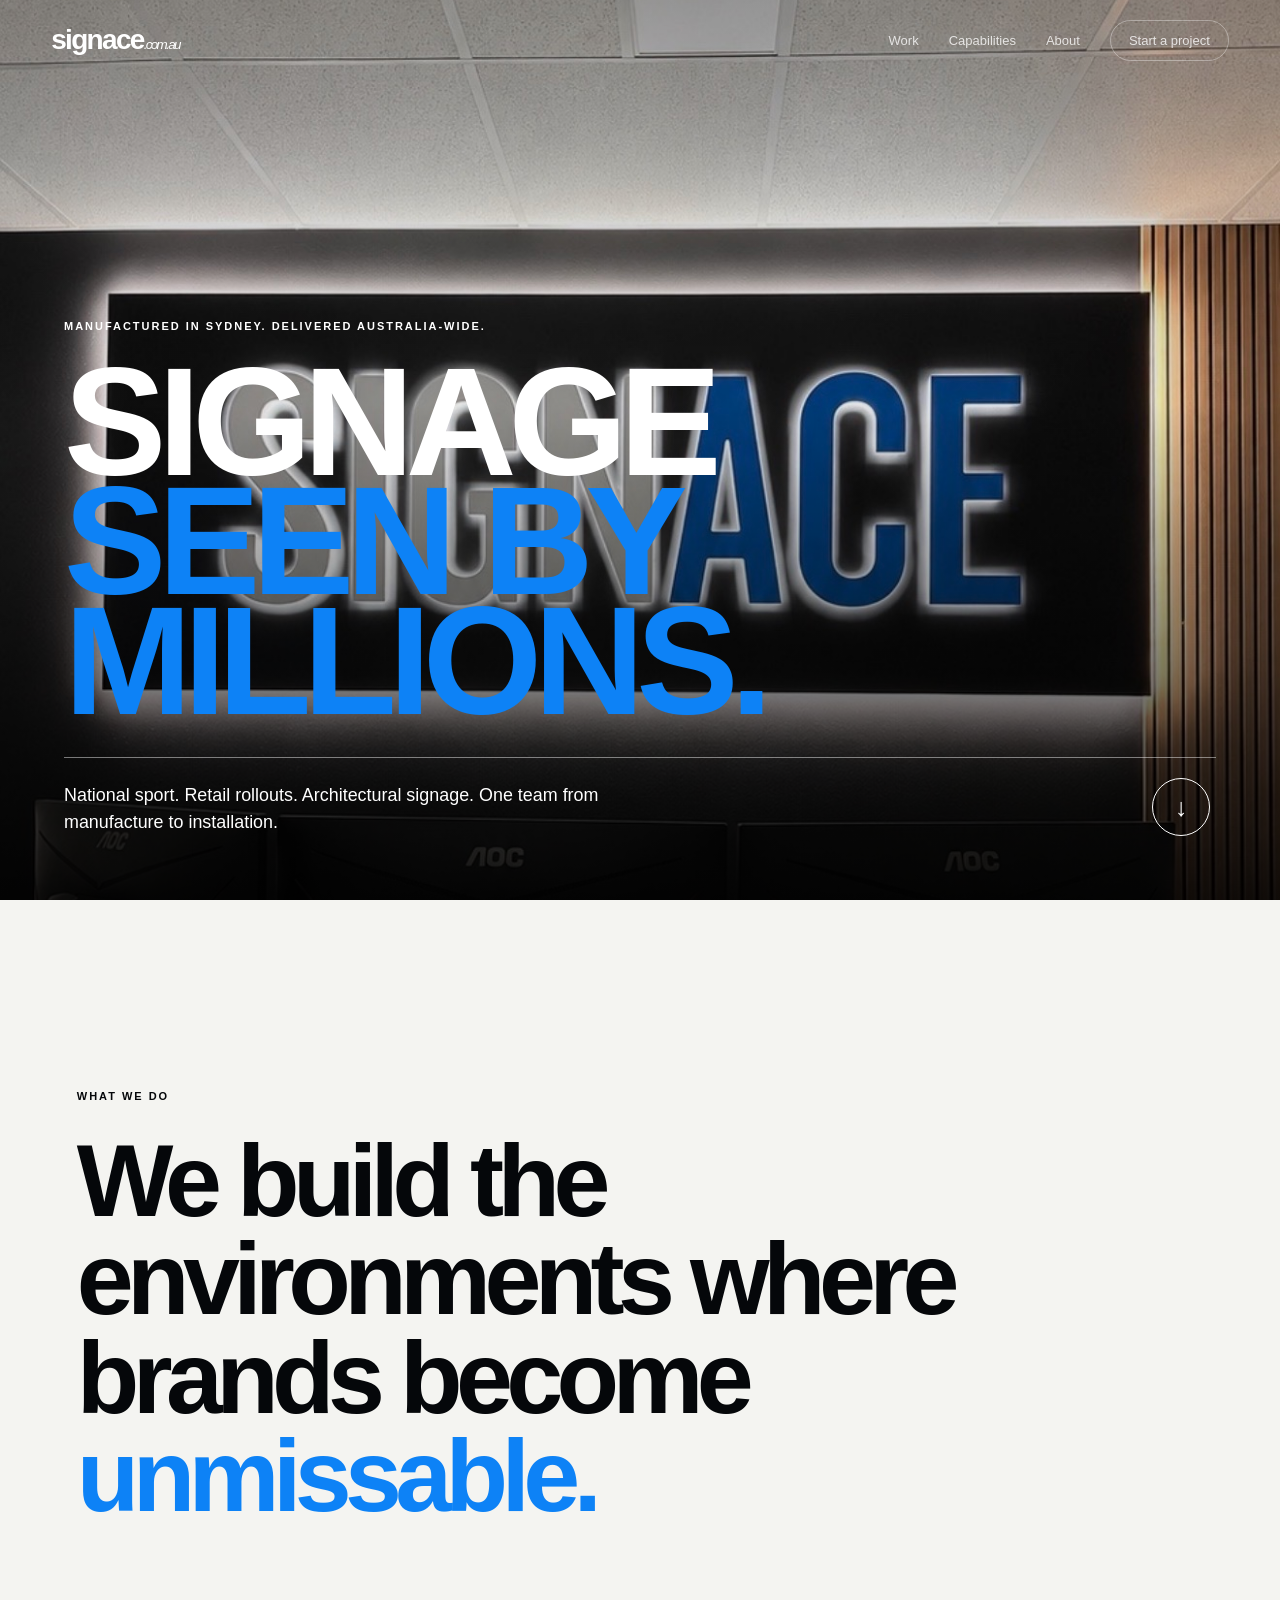
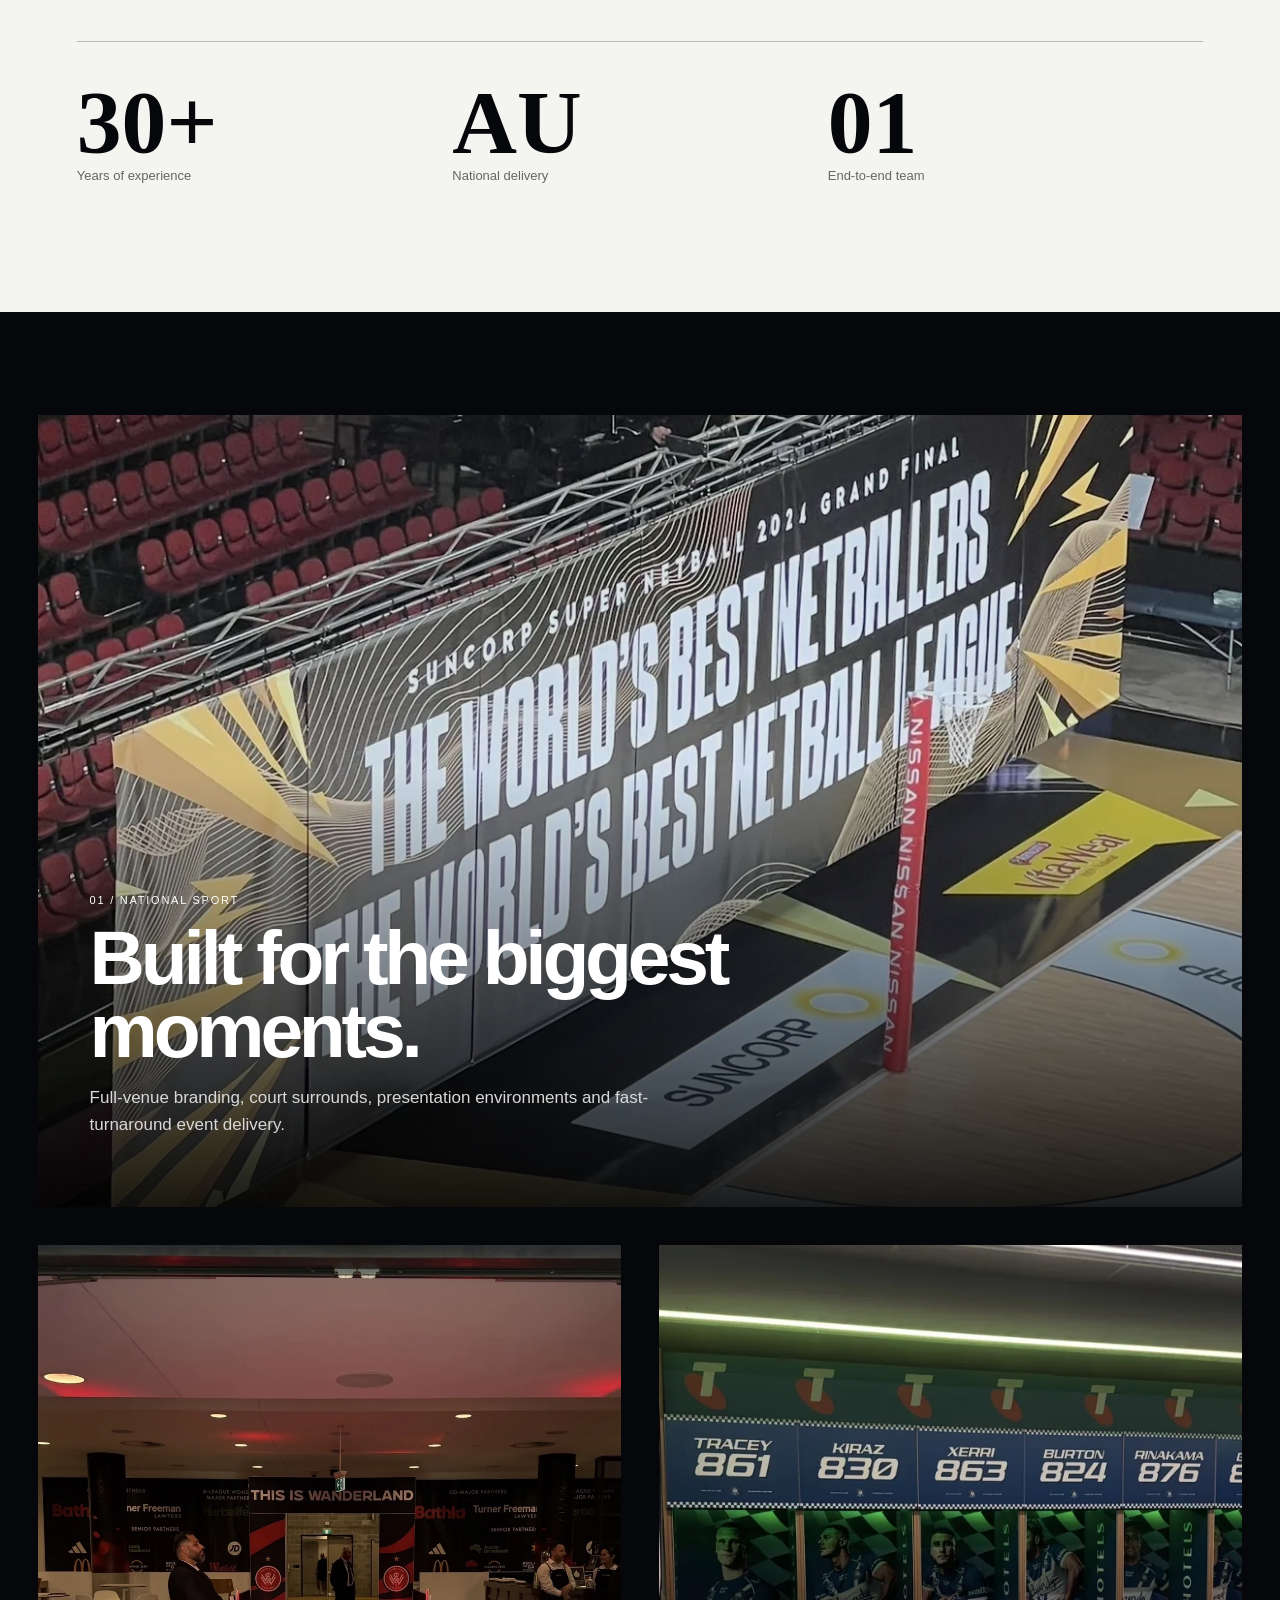
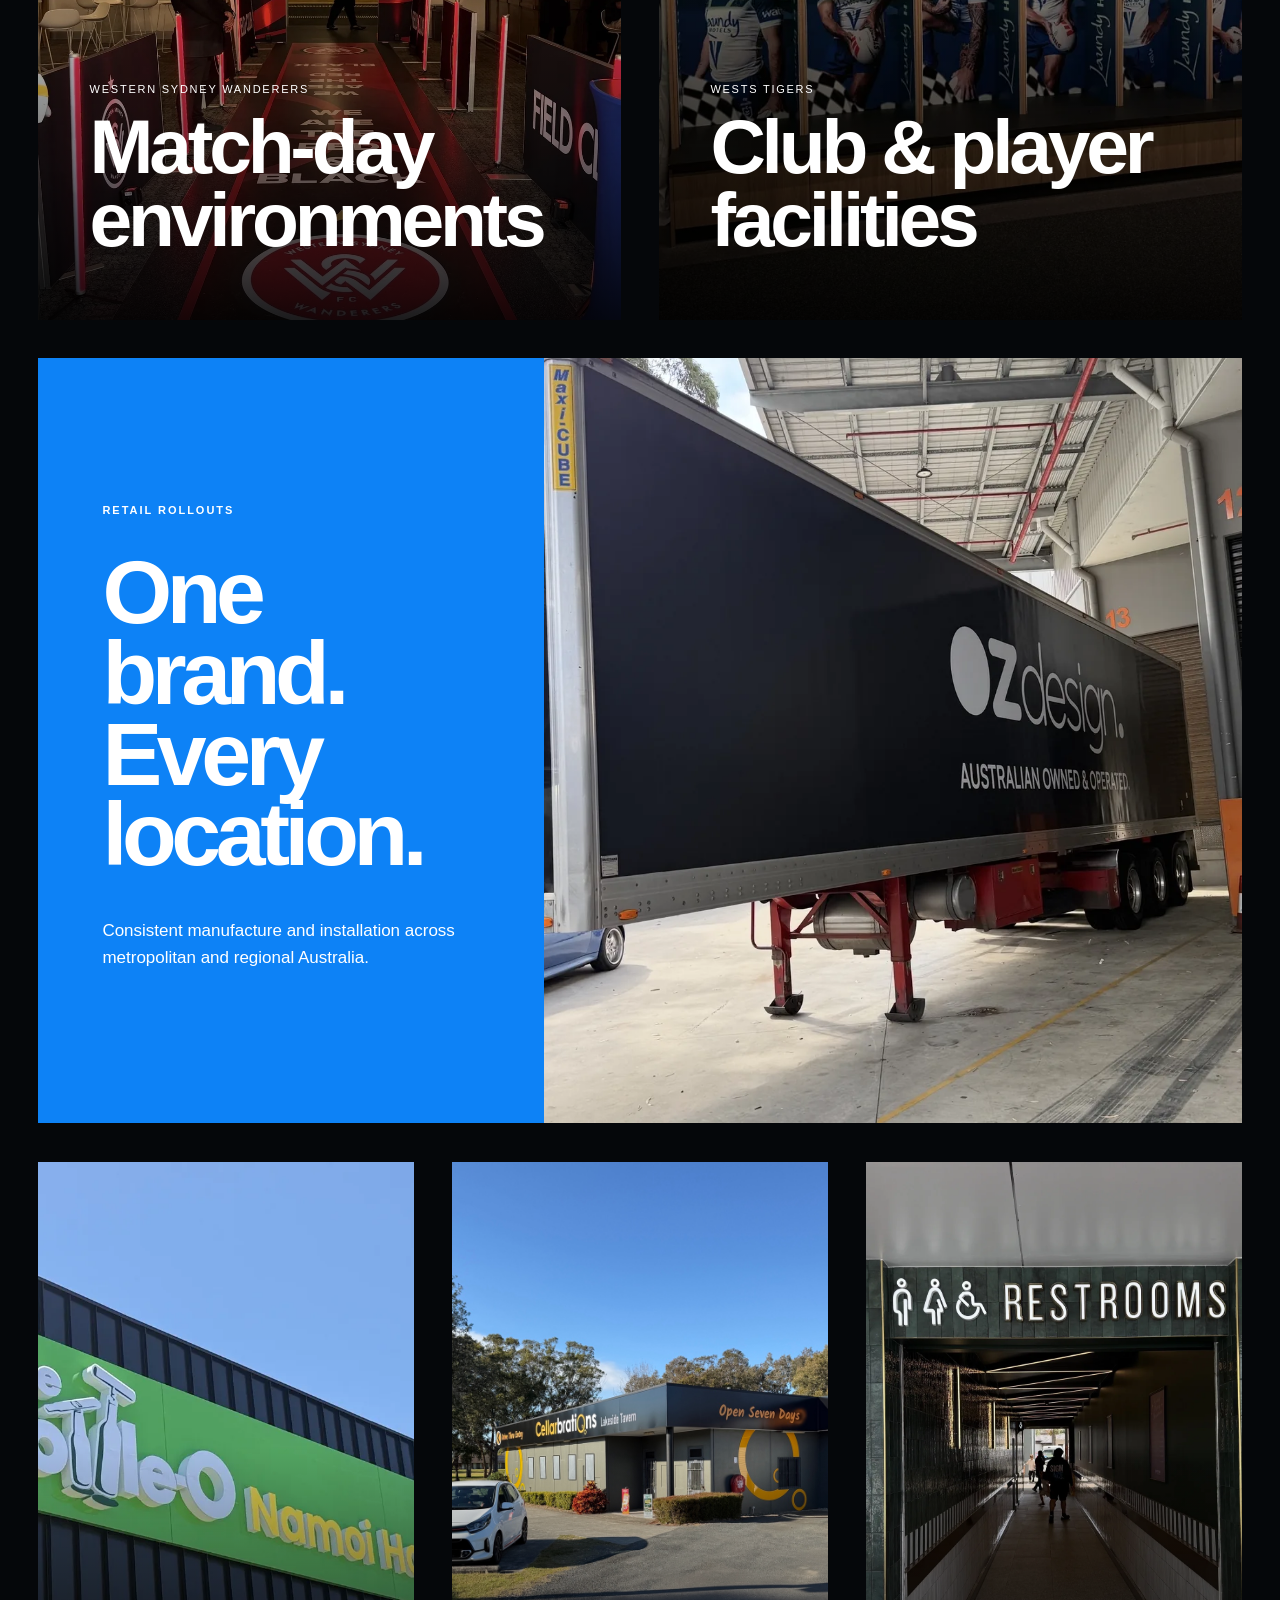
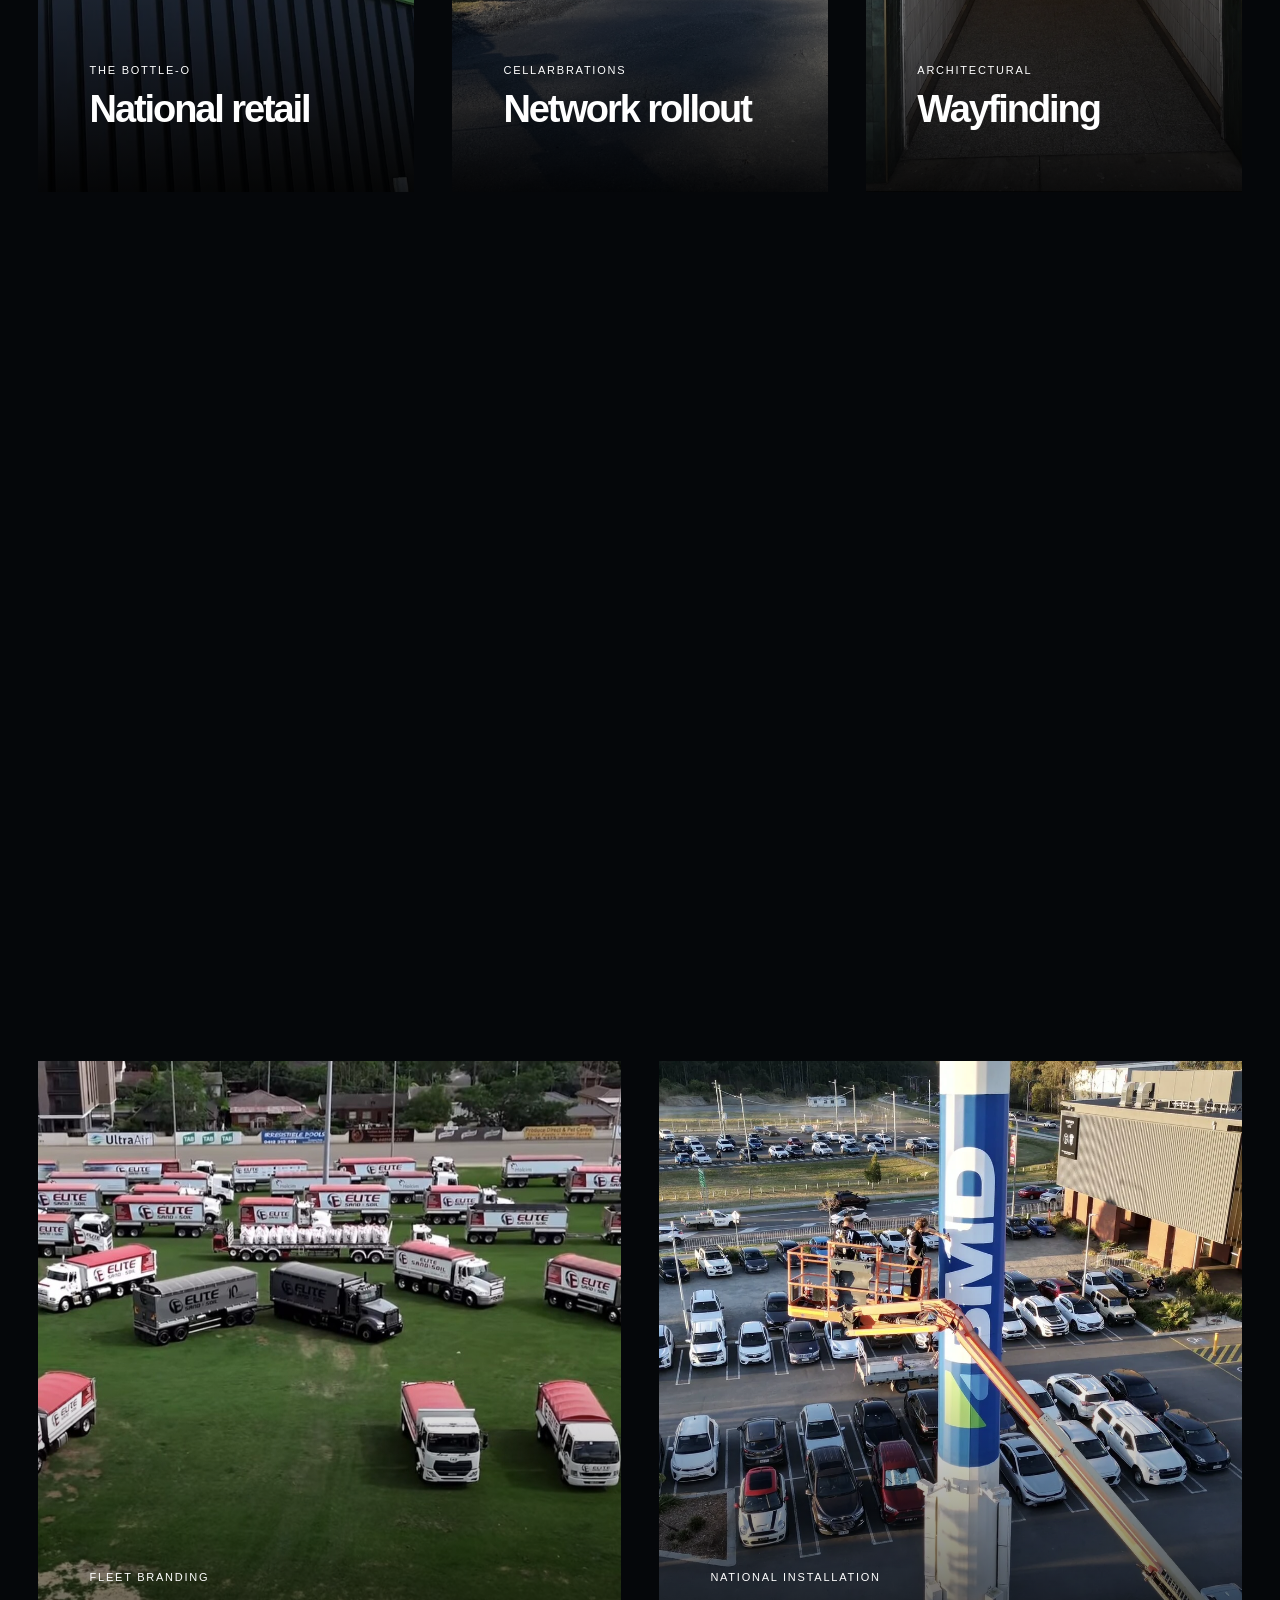
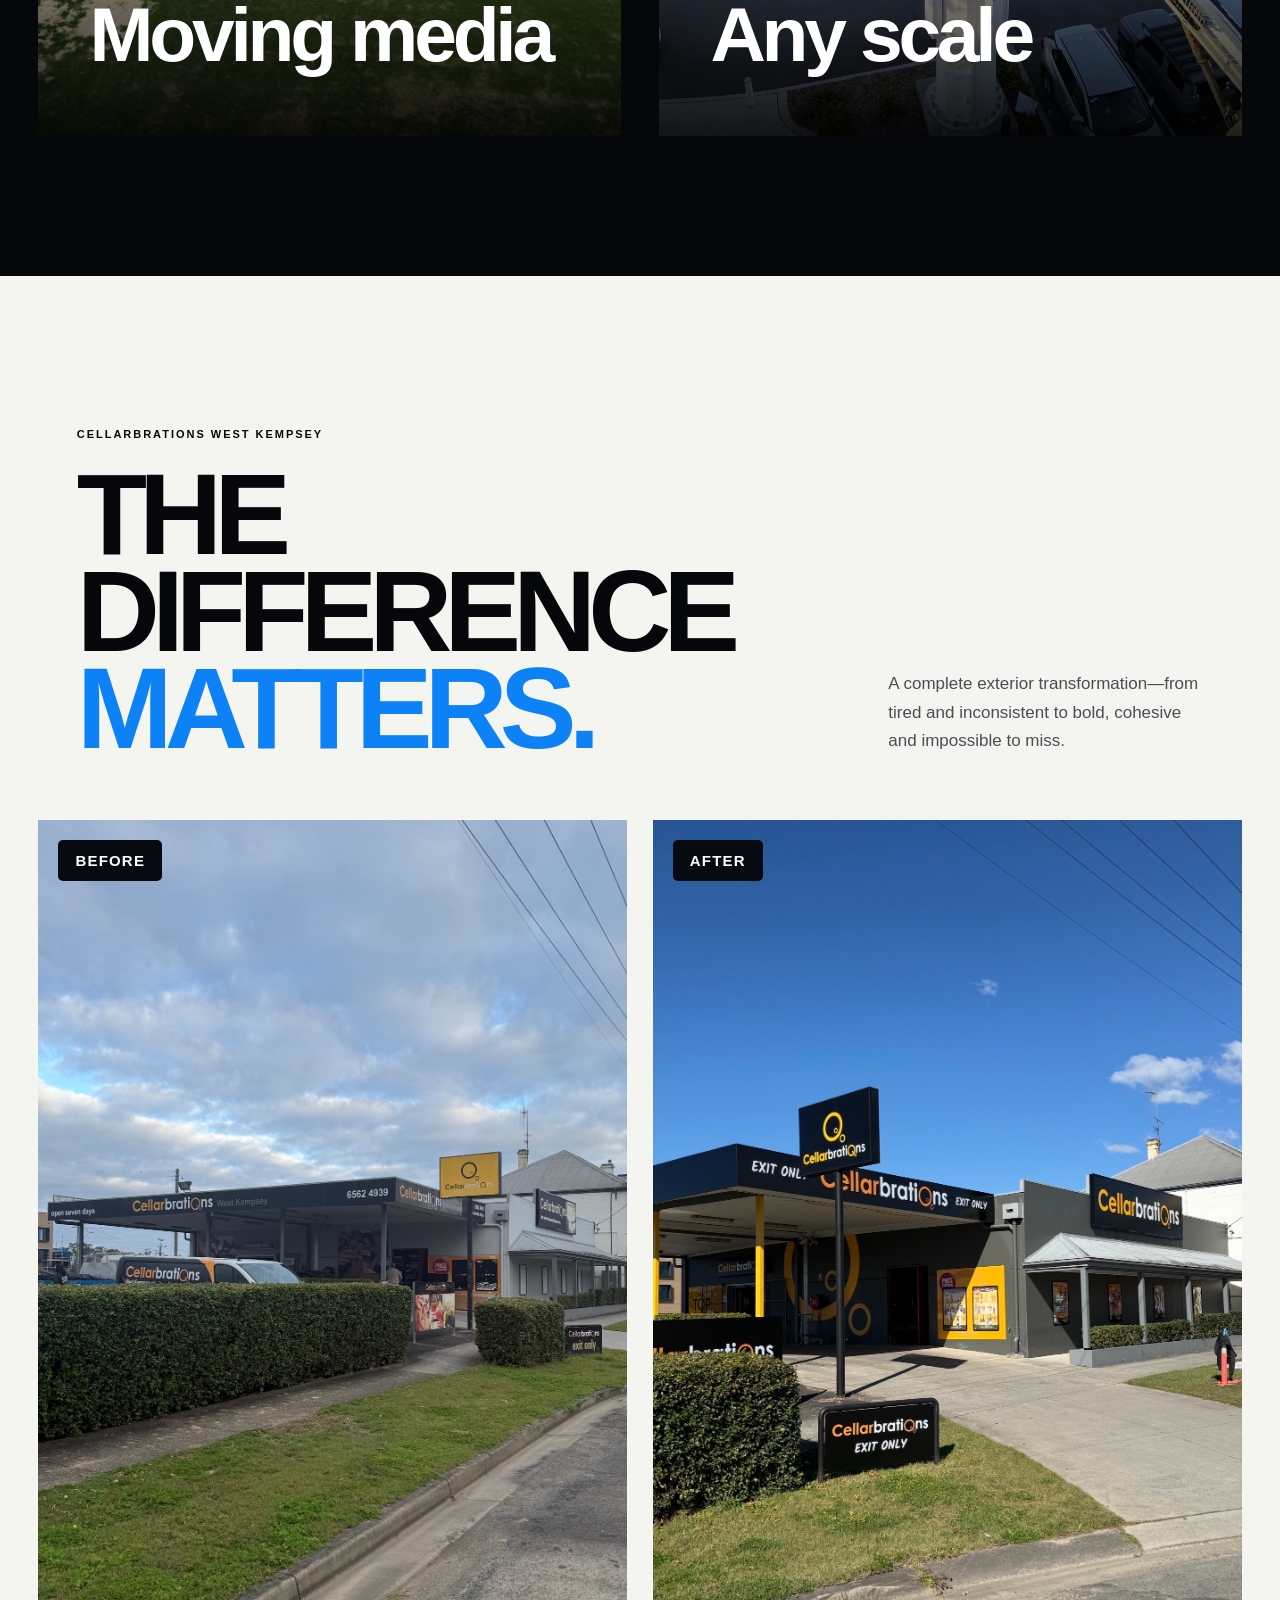
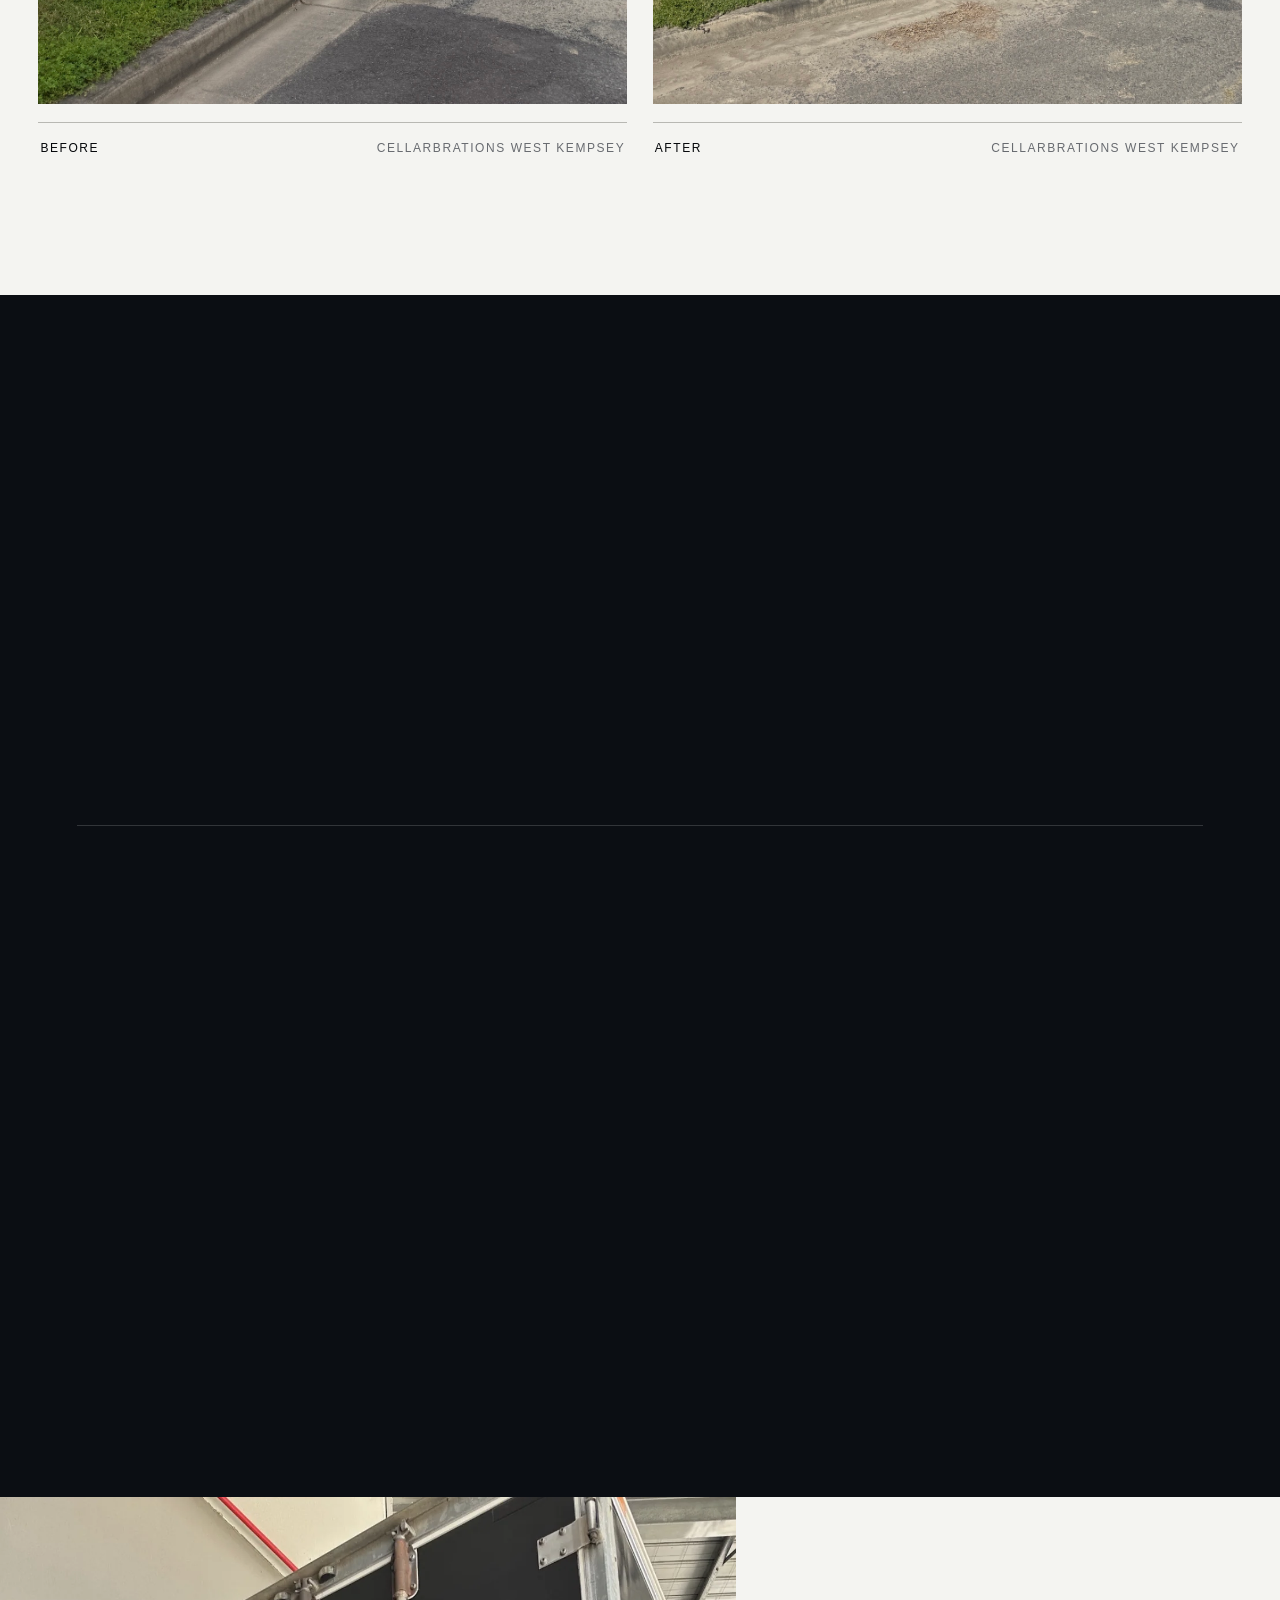
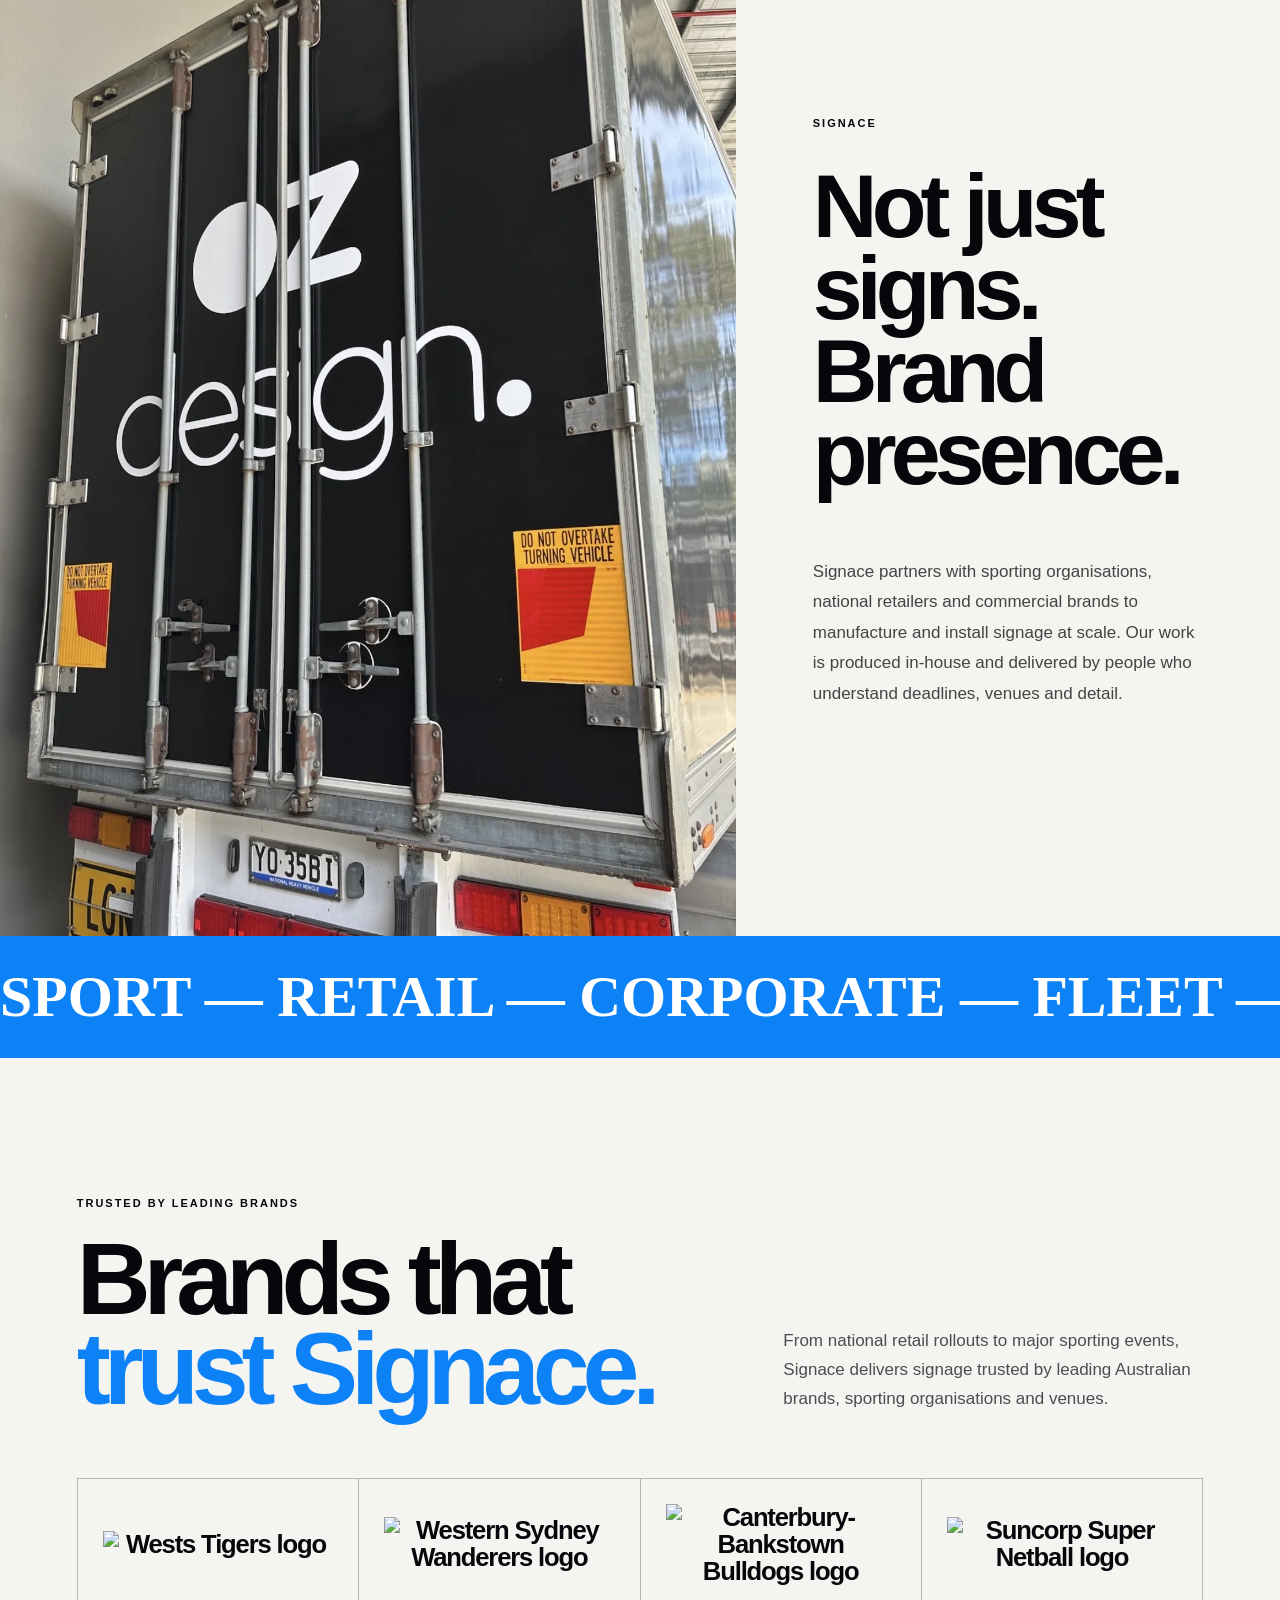
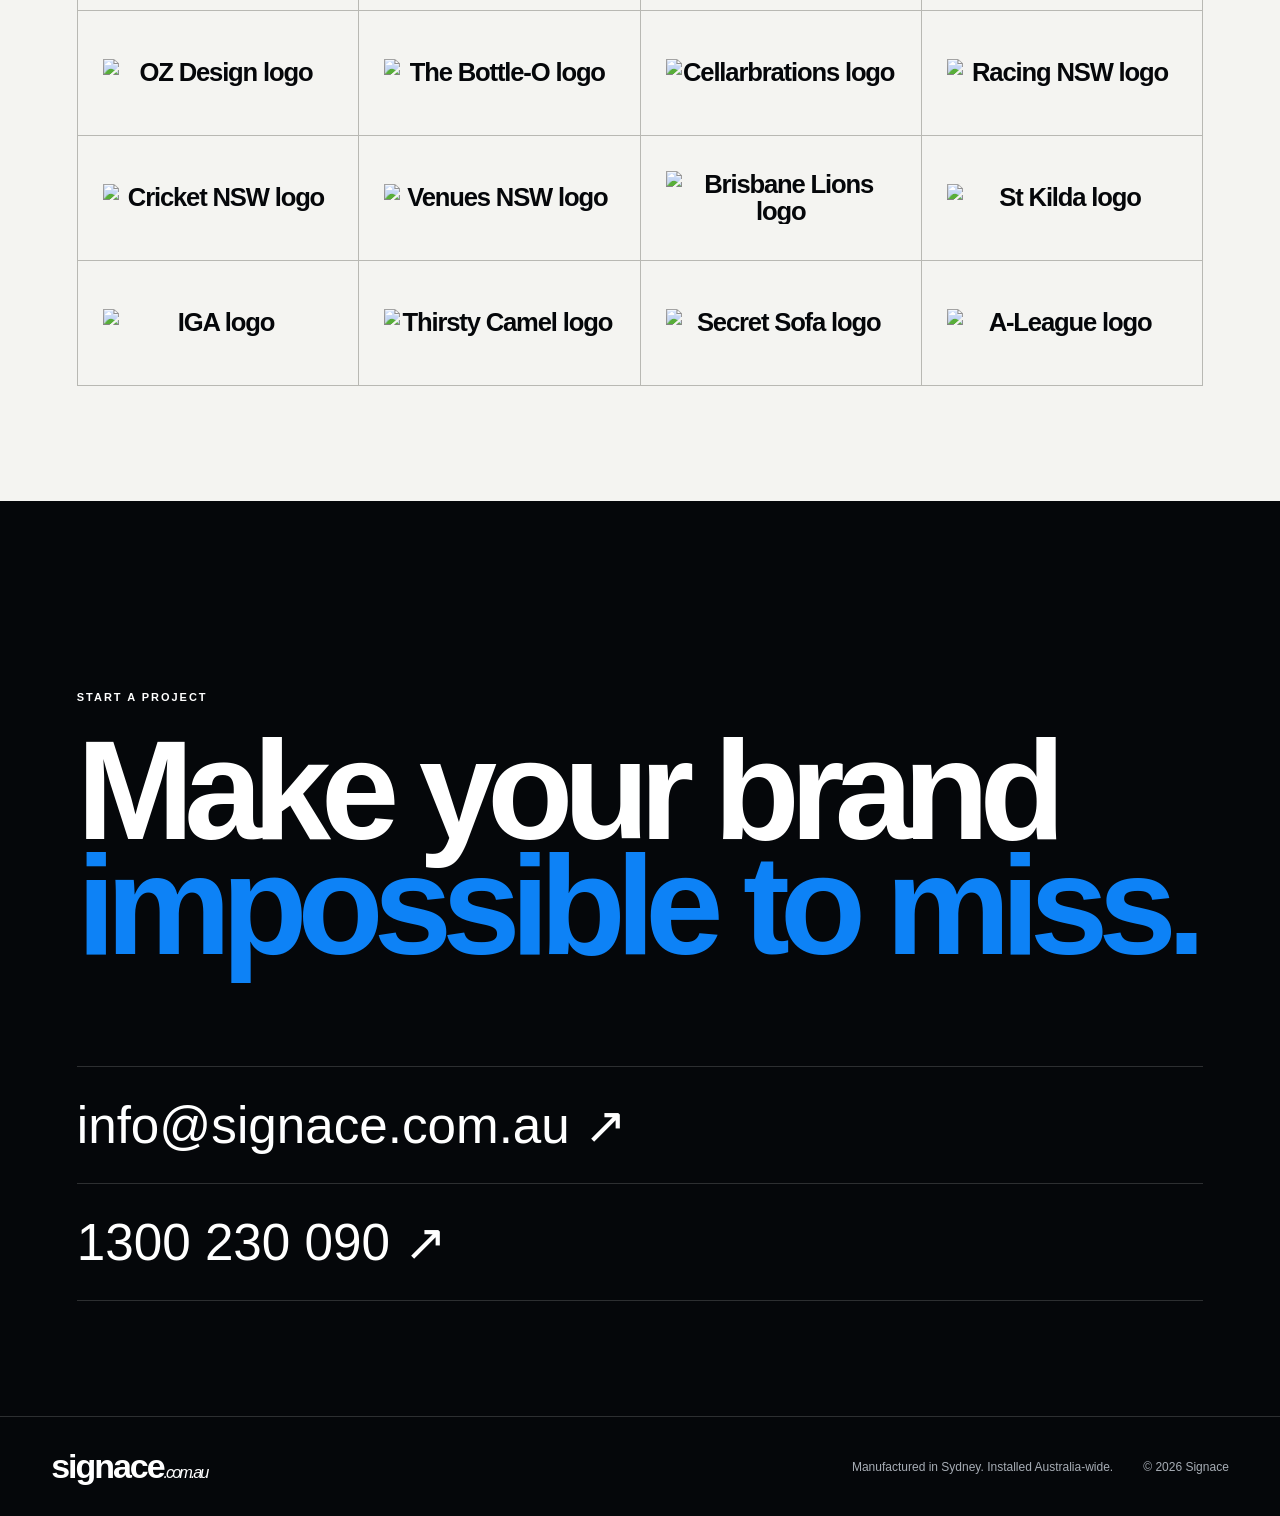
==== index.html @ 2e6535fc "Add files via upload" ====
<!doctype html>
<html lang="en">
<head>
<meta charset="utf-8"/><meta content="width=device-width,initial-scale=1,viewport-fit=cover" name="viewport"/><meta content="#05070a" name="theme-color"/><meta content="Signace manufactures and installs premium signage, national sports branding, retail rollouts and environmental graphics across Australia." name="description"/><style>

:root{--blue:#0d82f6;--ink:#05070a;--paper:#f4f4f1;--muted:#a9afb8;--line:rgba(255,255,255,.16)}
*{box-sizing:border-box}html{scroll-behavior:smooth}body{margin:0;background:var(--ink);color:#fff;font-family:Inter,-apple-system,BlinkMacSystemFont,'Segoe UI',Arial,sans-serif;overflow-x:hidden}
a{color:inherit;text-decoration:none}img{display:block;width:100%}.eyebrow{text-transform:uppercase;letter-spacing:.18em;font-size:11px;font-weight:700}
.loader{position:fixed;inset:0;background:#087ff5;z-index:9999;display:flex;flex-direction:column;align-items:center;justify-content:center;transition:opacity .6s,visibility .6s}.loader.hide{opacity:0;visibility:hidden}.loader-mark{font:700 clamp(42px,10vw,110px)/.8 'Arial Narrow','Helvetica Neue Condensed',Impact,sans-serif;letter-spacing:-.04em}.loader-mark span{display:block;color:#05070a}.loader-line{width:180px;height:2px;background:rgba(255,255,255,.3);margin-top:34px;overflow:hidden}.loader-line i{display:block;height:100%;background:#fff;animation:load 1.8s ease forwards}@keyframes load{from{width:0}to{width:100%}}
.nav{position:fixed;z-index:100;top:0;left:0;width:100%;height:80px;padding:0 4vw;display:flex;align-items:center;justify-content:space-between;transition:.4s}.nav.scrolled{height:66px;background:rgba(5,7,10,.82);backdrop-filter:blur(18px);border-bottom:1px solid var(--line)}.brand{font-size:28px;font-weight:700;letter-spacing:-.06em}.brand small,.footer-logo small{font-size:.48em;font-style:italic;font-weight:500}.desktop-nav{display:flex;align-items:center;gap:30px;font-size:13px}.desktop-nav a{opacity:.78}.desktop-nav a:hover{opacity:1}.nav-cta{border:1px solid rgba(255,255,255,.45);padding:12px 18px;border-radius:999px}.menu-btn{display:none;background:none;border:0;width:40px;height:40px;padding:9px}.menu-btn span{display:block;height:1px;background:#fff;margin:7px 0}.mobile-menu{display:none}
.hero{height:100svh;min-height:700px;position:relative}.hero>img{height:100%;object-fit:cover;object-position:center 38%}.hero-shade{position:absolute;inset:0;background:linear-gradient(180deg,rgba(0,0,0,.22),rgba(0,0,0,.1) 45%,rgba(0,0,0,.85))}
.hero-content{position:absolute;inset:0;padding:140px 5vw 5vw;display:flex;flex-direction:column;justify-content:flex-end}.hero h1{font:700 clamp(68px,12vw,190px)/.78 'Arial Narrow','Helvetica Neue Condensed',Impact,sans-serif;letter-spacing:-.055em;margin:20px 0 35px;max-width:1300px}.hero h1 span{color:var(--blue)}.hero-bottom{display:grid;grid-template-columns:minmax(260px,620px) 64px;justify-content:space-between;align-items:end;border-top:1px solid rgba(255,255,255,.45);padding-top:20px}.hero-bottom p{font-size:clamp(14px,1.4vw,21px);line-height:1.5;margin:0}.round-link{width:58px;height:58px;border:1px solid #fff;border-radius:50%;display:grid;place-items:center;font-size:25px}
.manifesto{padding:14vw 6vw 10vw;background:var(--paper);color:var(--ink)}.manifesto h2{font-size:clamp(48px,8vw,118px);letter-spacing:-.065em;line-height:.96;max-width:1250px;margin:30px 0 9vw}.manifesto h2 em{color:var(--blue);font-style:normal}.stats{border-top:1px solid #bbb;display:grid;grid-template-columns:repeat(3,1fr)}.stats div{padding:35px 20px 0 0}.stats strong{display:block;font:600 clamp(44px,7vw,90px)/1 Oswald}.stats span{font-size:13px;color:#666}
.projects{padding:8vw 3vw}.project{position:relative;overflow:hidden;background:#111;margin-bottom:3vw;min-height:70vh}.project img{height:100%;position:absolute;inset:0;object-fit:cover;transition:transform 1.2s cubic-bezier(.2,.8,.2,1)}.project:hover img{transform:scale(1.035)}.project:after{content:"";position:absolute;inset:0;background:linear-gradient(180deg,transparent 45%,rgba(0,0,0,.88))}.project-copy{position:absolute;z-index:2;left:4vw;bottom:4vw;max-width:700px}.project-copy span{font-size:11px;letter-spacing:.16em;text-transform:uppercase}.project-copy h3{font-size:clamp(38px,6vw,86px);letter-spacing:-.055em;line-height:.95;margin:13px 0}.project-copy p{max-width:580px;font-size:17px;line-height:1.6;color:#d8d8d8}.project-wide{height:88vh}.project-grid{display:grid;grid-template-columns:1fr 1fr;gap:3vw}.project-grid .project{height:75vh}.project-grid-3{grid-template-columns:repeat(3,1fr)}.project-grid-3 .project{height:62vh}.project-grid-3 .project-copy h3{font-size:38px}.project-split{display:grid;grid-template-columns:42% 58%;background:#0d82f6;min-height:85vh}.project-split:after{display:none}.project-split img{position:relative;grid-column:2;height:85vh}.split-copy{display:flex;flex-direction:column;justify-content:center;padding:5vw;grid-column:1;grid-row:1;z-index:2}.split-copy h3{font-size:clamp(48px,7vw,98px);line-height:.9;letter-spacing:-.06em;margin:25px 0}.split-copy p:last-child{font-size:17px;line-height:1.6;max-width:420px}
.difference{padding:11vw 3vw;background:var(--paper);color:var(--ink)}.difference-head{display:grid;grid-template-columns:minmax(0,1.4fr) minmax(280px,.6fr);gap:6vw;align-items:end;padding:0 3vw 5vw}.difference h2{font-size:clamp(60px,9vw,132px);line-height:.84;letter-spacing:-.07em;margin:26px 0 0}.difference h2 span{color:var(--blue)}.difference-intro{font-size:17px;line-height:1.7;color:#4a4d51;margin:0;max-width:500px}.difference-gallery{display:grid;grid-template-columns:1fr 1fr;gap:2vw}.difference-card{margin:0;position:relative}.difference-card img{aspect-ratio:2/3;object-fit:cover}.difference-label{position:absolute;top:20px;left:20px;z-index:2;background:#070a10;color:#fff;border-radius:5px;padding:12px 17px;font-size:15px;font-weight:800;letter-spacing:.08em}.difference-card figcaption{display:flex;justify-content:space-between;gap:20px;padding:18px 2px 0;border-top:1px solid #b8b8b3;margin-top:18px;font-size:12px;text-transform:uppercase;letter-spacing:.13em}.difference-card figcaption span:last-child{color:#686b70;text-align:right}
.capabilities{padding:13vw 6vw;background:#0b0e13}.cap-intro h2{font-size:clamp(55px,9vw,125px);letter-spacing:-.065em;line-height:.9;margin:30px 0 8vw}.cap-list{border-top:1px solid var(--line)}.cap-item{display:grid;grid-template-columns:80px 1fr 1fr;gap:30px;padding:34px 0;border-bottom:1px solid var(--line);align-items:start}.cap-item span{color:var(--blue);font-size:13px}.cap-item h3{font-size:clamp(25px,3vw,48px);margin:0;letter-spacing:-.04em}.cap-item p{margin:6px 0 0;color:var(--muted);line-height:1.6;max-width:480px}
.about{min-height:100vh;display:grid;grid-template-columns:1.15fr .85fr;background:var(--paper);color:var(--ink)}.about>img{height:100%;object-fit:cover}.about-copy{padding:8vw 6vw;display:flex;flex-direction:column;justify-content:center}.about-copy h2{font-size:clamp(52px,7vw,105px);line-height:.92;letter-spacing:-.065em;margin:25px 0 45px}.about-copy>p:last-child{font-size:17px;line-height:1.8;color:#444;max-width:570px}
.marquee{overflow:hidden;background:var(--blue);padding:32px 0;color:#fff}.marquee div{white-space:nowrap;font:600 58px/1 Oswald;animation:marquee 22s linear infinite}@keyframes marquee{to{transform:translateX(-50%)}}

.trusted{padding:10vw 6vw 9vw;background:#f4f4f1;color:#05070a}
.trusted-head{display:grid;grid-template-columns:minmax(0,1.2fr) minmax(280px,.8fr);gap:6vw;align-items:end;padding-bottom:5vw}
.trusted h2{font-size:clamp(55px,8vw,120px);line-height:.88;letter-spacing:-.07em;margin:25px 0 0}
.trusted h2 span{color:var(--blue)}
.trusted-intro{font-size:17px;line-height:1.7;color:#4a4d51;max-width:500px;margin:0}
.trusted-grid{display:grid;grid-template-columns:repeat(4,1fr);border-top:1px solid #b8b8b3;border-left:1px solid #b8b8b3}
.trusted-logo{min-height:125px;padding:25px;display:flex;align-items:center;justify-content:center;text-align:center;border-right:1px solid #b8b8b3;border-bottom:1px solid #b8b8b3;font-size:clamp(18px,2vw,30px);font-weight:800;letter-spacing:-.045em;line-height:1.05;text-transform:none;transition:.25s}
.trusted-logo:hover{background:#05070a;color:#fff;transform:translateY(-2px)}
.trusted-logo .sport{font-size:.72em;text-transform:uppercase;letter-spacing:.09em}
.trusted-logo .retail{font-size:.8em;font-style:italic}

.contact{padding:14vw 6vw 9vw;background:#05070a}.contact h2{font-size:clamp(65px,11vw,165px);line-height:.82;letter-spacing:-.07em;margin:30px 0 8vw}.contact h2 span{color:var(--blue)}.contact-actions{display:flex;flex-direction:column;border-top:1px solid var(--line)}.contact-actions a{font-size:clamp(22px,4vw,52px);padding:28px 0;border-bottom:1px solid var(--line);transition:.25s}.contact-actions a:hover{padding-left:20px;color:var(--blue)}
footer{padding:30px 4vw;display:grid;grid-template-columns:1fr auto auto;align-items:end;gap:30px;border-top:1px solid var(--line);font-size:12px;color:#a7adb5}.footer-logo{font-size:34px;color:#fff;font-weight:700;letter-spacing:-.06em}
.reveal{opacity:0;transform:translateY(45px);transition:opacity .9s ease,transform .9s cubic-bezier(.2,.8,.2,1)}.reveal.visible{opacity:1;transform:none}
@media(max-width:850px){
 .nav{height:68px;padding:0 20px}.desktop-nav{display:none}.menu-btn{display:block}.mobile-menu{display:flex;position:fixed;z-index:90;inset:0;background:#087ff5;flex-direction:column;justify-content:center;padding:32px;transform:translateY(-105%);transition:.45s}.mobile-menu.open{transform:none}.mobile-menu a{font:600 55px/1.1 Oswald;border-bottom:1px solid rgba(255,255,255,.35);padding:16px 0}
 .hero{min-height:680px}.hero-content{padding:110px 22px 28px}.hero h1{font-size:clamp(64px,19vw,104px);margin:15px 0 26px}.hero-bottom{grid-template-columns:1fr 52px}.round-link{width:48px;height:48px}.hero-bottom p{font-size:14px;padding-right:15px}
 .manifesto{padding:100px 24px 75px}.manifesto h2{font-size:52px;margin-bottom:70px}.stats{grid-template-columns:1fr}.stats div{border-bottom:1px solid #ccc;padding:25px 0}.stats strong{font-size:60px}
 .projects{padding:30px 12px}.project,.project-wide,.project-grid .project,.project-grid-3 .project{height:68vh;min-height:550px;margin-bottom:12px}.project-grid,.project-grid-3{display:block}.project-copy{left:24px;right:24px;bottom:25px}.project-copy h3{font-size:42px}.project-copy p{font-size:14px}.project-split{display:flex;flex-direction:column;height:auto;min-height:0}.project-split img{position:relative;height:62vh;order:1}.split-copy{padding:70px 25px;order:2}.split-copy h3{font-size:58px}
 .difference{padding:95px 12px}.difference-head{display:block;padding:0 12px 45px}.difference h2{font-size:59px;margin:20px 0 30px}.difference-intro{font-size:15px}.difference-gallery{display:block}.difference-card{margin-bottom:44px}.difference-card img{aspect-ratio:auto}.difference-label{top:14px;left:14px;padding:10px 14px;font-size:13px}.difference-card figcaption{font-size:10px;letter-spacing:.1em}
 .capabilities{padding:100px 24px}.cap-intro h2{font-size:58px}.cap-item{grid-template-columns:45px 1fr}.cap-item p{grid-column:2}.about{display:block}.about>img{height:65vh}.about-copy{padding:90px 24px}.about-copy h2{font-size:58px}.marquee div{font-size:40px}.contact{padding:110px 24px 80px}.contact h2{font-size:65px}.contact-actions a{font-size:24px}footer{grid-template-columns:1fr;gap:12px;padding:35px 24px}
}
@media(prefers-reduced-motion:reduce){*{scroll-behavior:auto!important}.reveal{opacity:1;transform:none}.marquee div{animation:none}}

</style>
<title>Signace — National Signage, Delivered</title>
<style>

:root{--blue:#0d82f6;--ink:#05070a;--paper:#f4f4f1;--muted:#a9afb8;--line:rgba(255,255,255,.16)}
*{box-sizing:border-box}html{scroll-behavior:smooth}body{margin:0;background:var(--ink);color:#fff;font-family:Inter,-apple-system,BlinkMacSystemFont,'Segoe UI',Arial,sans-serif;overflow-x:hidden}
a{color:inherit;text-decoration:none}img{display:block;width:100%}.eyebrow{text-transform:uppercase;letter-spacing:.18em;font-size:11px;font-weight:700}
.loader{position:fixed;inset:0;background:#087ff5;z-index:9999;display:flex;flex-direction:column;align-items:center;justify-content:center;transition:opacity .6s,visibility .6s}.loader.hide{opacity:0;visibility:hidden}.loader-mark{font:700 clamp(42px,10vw,110px)/.8 'Arial Narrow','Helvetica Neue Condensed',Impact,sans-serif;letter-spacing:-.04em}.loader-mark span{display:block;color:#05070a}.loader-line{width:180px;height:2px;background:rgba(255,255,255,.3);margin-top:34px;overflow:hidden}.loader-line i{display:block;height:100%;background:#fff;animation:load 1.8s ease forwards}@keyframes load{from{width:0}to{width:100%}}
.nav{position:fixed;z-index:100;top:0;left:0;width:100%;height:80px;padding:0 4vw;display:flex;align-items:center;justify-content:space-between;transition:.4s}.nav.scrolled{height:66px;background:rgba(5,7,10,.82);backdrop-filter:blur(18px);border-bottom:1px solid var(--line)}.brand{font-size:28px;font-weight:700;letter-spacing:-.06em}.brand small,.footer-logo small{font-size:.48em;font-style:italic;font-weight:500}.desktop-nav{display:flex;align-items:center;gap:30px;font-size:13px}.desktop-nav a{opacity:.78}.desktop-nav a:hover{opacity:1}.nav-cta{border:1px solid rgba(255,255,255,.45);padding:12px 18px;border-radius:999px}.menu-btn{display:none;background:none;border:0;width:40px;height:40px;padding:9px}.menu-btn span{display:block;height:1px;background:#fff;margin:7px 0}.mobile-menu{display:none}
.hero{height:100svh;min-height:700px;position:relative}.hero>img{height:100%;object-fit:cover;object-position:center 38%}.hero-shade{position:absolute;inset:0;background:linear-gradient(180deg,rgba(0,0,0,.22),rgba(0,0,0,.1) 45%,rgba(0,0,0,.85))}
.hero-content{position:absolute;inset:0;padding:140px 5vw 5vw;display:flex;flex-direction:column;justify-content:flex-end}.hero h1{font:700 clamp(68px,12vw,190px)/.78 'Arial Narrow','Helvetica Neue Condensed',Impact,sans-serif;letter-spacing:-.055em;margin:20px 0 35px;max-width:1300px}.hero h1 span{color:var(--blue)}.hero-bottom{display:grid;grid-template-columns:minmax(260px,620px) 64px;justify-content:space-between;align-items:end;border-top:1px solid rgba(255,255,255,.45);padding-top:20px}.hero-bottom p{font-size:clamp(14px,1.4vw,21px);line-height:1.5;margin:0}.round-link{width:58px;height:58px;border:1px solid #fff;border-radius:50%;display:grid;place-items:center;font-size:25px}
.manifesto{padding:14vw 6vw 10vw;background:var(--paper);color:var(--ink)}.manifesto h2{font-size:clamp(48px,8vw,118px);letter-spacing:-.065em;line-height:.96;max-width:1250px;margin:30px 0 9vw}.manifesto h2 em{color:var(--blue);font-style:normal}.stats{border-top:1px solid #bbb;display:grid;grid-template-columns:repeat(3,1fr)}.stats div{padding:35px 20px 0 0}.stats strong{display:block;font:600 clamp(44px,7vw,90px)/1 Oswald}.stats span{font-size:13px;color:#666}
.projects{padding:8vw 3vw}.project{position:relative;overflow:hidden;background:#111;margin-bottom:3vw;min-height:70vh}.project img{height:100%;position:absolute;inset:0;object-fit:cover;transition:transform 1.2s cubic-bezier(.2,.8,.2,1)}.project:hover img{transform:scale(1.035)}.project:after{content:"";position:absolute;inset:0;background:linear-gradient(180deg,transparent 45%,rgba(0,0,0,.88))}.project-copy{position:absolute;z-index:2;left:4vw;bottom:4vw;max-width:700px}.project-copy span{font-size:11px;letter-spacing:.16em;text-transform:uppercase}.project-copy h3{font-size:clamp(38px,6vw,86px);letter-spacing:-.055em;line-height:.95;margin:13px 0}.project-copy p{max-width:580px;font-size:17px;line-height:1.6;color:#d8d8d8}.project-wide{height:88vh}.project-grid{display:grid;grid-template-columns:1fr 1fr;gap:3vw}.project-grid .project{height:75vh}.project-grid-3{grid-template-columns:repeat(3,1fr)}.project-grid-3 .project{height:62vh}.project-grid-3 .project-copy h3{font-size:38px}.project-split{display:grid;grid-template-columns:42% 58%;background:#0d82f6;min-height:85vh}.project-split:after{display:none}.project-split img{position:relative;grid-column:2;height:85vh}.split-copy{display:flex;flex-direction:column;justify-content:center;padding:5vw;grid-column:1;grid-row:1;z-index:2}.split-copy h3{font-size:clamp(48px,7vw,98px);line-height:.9;letter-spacing:-.06em;margin:25px 0}.split-copy p:last-child{font-size:17px;line-height:1.6;max-width:420px}
.difference{padding:11vw 3vw;background:var(--paper);color:var(--ink)}.difference-head{display:grid;grid-template-columns:minmax(0,1.4fr) minmax(280px,.6fr);gap:6vw;align-items:end;padding:0 3vw 5vw}.difference h2{font-size:clamp(60px,9vw,132px);line-height:.84;letter-spacing:-.07em;margin:26px 0 0}.difference h2 span{color:var(--blue)}.difference-intro{font-size:17px;line-height:1.7;color:#4a4d51;margin:0;max-width:500px}.difference-gallery{display:grid;grid-template-columns:1fr 1fr;gap:2vw}.difference-card{margin:0;position:relative}.difference-card img{aspect-ratio:2/3;object-fit:cover}.difference-label{position:absolute;top:20px;left:20px;z-index:2;background:#070a10;color:#fff;border-radius:5px;padding:12px 17px;font-size:15px;font-weight:800;letter-spacing:.08em}.difference-card figcaption{display:flex;justify-content:space-between;gap:20px;padding:18px 2px 0;border-top:1px solid #b8b8b3;margin-top:18px;font-size:12px;text-transform:uppercase;letter-spacing:.13em}.difference-card figcaption span:last-child{color:#686b70;text-align:right}
.capabilities{padding:13vw 6vw;background:#0b0e13}.cap-intro h2{font-size:clamp(55px,9vw,125px);letter-spacing:-.065em;line-height:.9;margin:30px 0 8vw}.cap-list{border-top:1px solid var(--line)}.cap-item{display:grid;grid-template-columns:80px 1fr 1fr;gap:30px;padding:34px 0;border-bottom:1px solid var(--line);align-items:start}.cap-item span{color:var(--blue);font-size:13px}.cap-item h3{font-size:clamp(25px,3vw,48px);margin:0;letter-spacing:-.04em}.cap-item p{margin:6px 0 0;color:var(--muted);line-height:1.6;max-width:480px}
.about{min-height:100vh;display:grid;grid-template-columns:1.15fr .85fr;background:var(--paper);color:var(--ink)}.about>img{height:100%;object-fit:cover}.about-copy{padding:8vw 6vw;display:flex;flex-direction:column;justify-content:center}.about-copy h2{font-size:clamp(52px,7vw,105px);line-height:.92;letter-spacing:-.065em;margin:25px 0 45px}.about-copy>p:last-child{font-size:17px;line-height:1.8;color:#444;max-width:570px}
.marquee{overflow:hidden;background:var(--blue);padding:32px 0;color:#fff}.marquee div{white-space:nowrap;font:600 58px/1 Oswald;animation:marquee 22s linear infinite}@keyframes marquee{to{transform:translateX(-50%)}}

.trusted{padding:10vw 6vw 9vw;background:#f4f4f1;color:#05070a}
.trusted-head{display:grid;grid-template-columns:minmax(0,1.2fr) minmax(280px,.8fr);gap:6vw;align-items:end;padding-bottom:5vw}
.trusted h2{font-size:clamp(55px,8vw,120px);line-height:.88;letter-spacing:-.07em;margin:25px 0 0}
.trusted h2 span{color:var(--blue)}
.trusted-intro{font-size:17px;line-height:1.7;color:#4a4d51;max-width:500px;margin:0}
.trusted-grid{display:grid;grid-template-columns:repeat(4,1fr);border-top:1px solid #b8b8b3;border-left:1px solid #b8b8b3}
.trusted-logo{min-height:125px;padding:25px;display:flex;align-items:center;justify-content:center;text-align:center;border-right:1px solid #b8b8b3;border-bottom:1px solid #b8b8b3;font-size:clamp(18px,2vw,30px);font-weight:800;letter-spacing:-.045em;line-height:1.05;text-transform:none;transition:.25s}
.trusted-logo:hover{background:#05070a;color:#fff;transform:translateY(-2px)}
.trusted-logo .sport{font-size:.72em;text-transform:uppercase;letter-spacing:.09em}
.trusted-logo .retail{font-size:.8em;font-style:italic}

.contact{padding:14vw 6vw 9vw;background:#05070a}.contact h2{font-size:clamp(65px,11vw,165px);line-height:.82;letter-spacing:-.07em;margin:30px 0 8vw}.contact h2 span{color:var(--blue)}.contact-actions{display:flex;flex-direction:column;border-top:1px solid var(--line)}.contact-actions a{font-size:clamp(22px,4vw,52px);padding:28px 0;border-bottom:1px solid var(--line);transition:.25s}.contact-actions a:hover{padding-left:20px;color:var(--blue)}
footer{padding:30px 4vw;display:grid;grid-template-columns:1fr auto auto;align-items:end;gap:30px;border-top:1px solid var(--line);font-size:12px;color:#a7adb5}.footer-logo{font-size:34px;color:#fff;font-weight:700;letter-spacing:-.06em}
.reveal{opacity:0;transform:translateY(45px);transition:opacity .9s ease,transform .9s cubic-bezier(.2,.8,.2,1)}.reveal.visible{opacity:1;transform:none}
@media(max-width:850px){
 .nav{height:68px;padding:0 20px}.desktop-nav{display:none}.menu-btn{display:block}.mobile-menu{display:flex;position:fixed;z-index:90;inset:0;background:#087ff5;flex-direction:column;justify-content:center;padding:32px;transform:translateY(-105%);transition:.45s}.mobile-menu.open{transform:none}.mobile-menu a{font:600 55px/1.1 Oswald;border-bottom:1px solid rgba(255,255,255,.35);padding:16px 0}
 .hero{min-height:680px}.hero-content{padding:110px 22px 28px}.hero h1{font-size:clamp(64px,19vw,104px);margin:15px 0 26px}.hero-bottom{grid-template-columns:1fr 52px}.round-link{width:48px;height:48px}.hero-bottom p{font-size:14px;padding-right:15px}
 .manifesto{padding:100px 24px 75px}.manifesto h2{font-size:52px;margin-bottom:70px}.stats{grid-template-columns:1fr}.stats div{border-bottom:1px solid #ccc;padding:25px 0}.stats strong{font-size:60px}
 .projects{padding:30px 12px}.project,.project-wide,.project-grid .project,.project-grid-3 .project{height:68vh;min-height:550px;margin-bottom:12px}.project-grid,.project-grid-3{display:block}.project-copy{left:24px;right:24px;bottom:25px}.project-copy h3{font-size:42px}.project-copy p{font-size:14px}.project-split{display:flex;flex-direction:column;height:auto;min-height:0}.project-split img{position:relative;height:62vh;order:1}.split-copy{padding:70px 25px;order:2}.split-copy h3{font-size:58px}
 .difference{padding:95px 12px}.difference-head{display:block;padding:0 12px 45px}.difference h2{font-size:59px;margin:20px 0 30px}.difference-intro{font-size:15px}.difference-gallery{display:block}.difference-card{margin-bottom:44px}.difference-card img{aspect-ratio:auto}.difference-label{top:14px;left:14px;padding:10px 14px;font-size:13px}.difference-card figcaption{font-size:10px;letter-spacing:.1em}
 .capabilities{padding:100px 24px}.cap-intro h2{font-size:58px}.cap-item{grid-template-columns:45px 1fr}.cap-item p{grid-column:2}.about{display:block}.about>img{height:65vh}.about-copy{padding:90px 24px}.about-copy h2{font-size:58px}.marquee div{font-size:40px}.contact{padding:110px 24px 80px}.contact h2{font-size:65px}.contact-actions a{font-size:24px}footer{grid-template-columns:1fr;gap:12px;padding:35px 24px}
}
@media(prefers-reduced-motion:reduce){*{scroll-behavior:auto!important}.reveal{opacity:1;transform:none}.marquee div{animation:none}}

</style>
</head>
<body><div class="loader" id="loader">
<div class="loader-mark">SIGN<span>ACE</span></div>
<div class="loader-line"><i></i></div>
</div>
<header class="nav" id="nav">
  <a class="brand" href="index.html" aria-label="Signace home"><span>signace</span><small>.com.au</small></a>
  <button class="menu-btn" id="menuBtn" aria-label="Open menu"><span></span><span></span></button>
  <nav class="desktop-nav">
    <a class="" href="projects.html">Work</a>
    <a class="" href="capabilities.html">Capabilities</a>
    <a class="" href="about.html">About</a>
    <a class="nav-cta" href="contact.html">Start a project</a>
  </nav>
</header>
<div class="mobile-menu" id="mobileMenu">
  <a href="projects.html">Work</a>
  <a href="capabilities.html">Capabilities</a>
  <a href="about.html">About</a>
  <a href="contact.html">Start a project</a>
</div>
<main id="top"><section class="hero">
<img alt="Illuminated Signace office wall signage" src="[data-uri]"/>
<div class="hero-shade"></div>
<div class="hero-content">
<p class="eyebrow reveal">Manufactured in Sydney. Delivered Australia-wide.</p>
<h1 class="reveal">SIGNAGE<br/><span>SEEN BY MILLIONS.</span></h1>
<div class="hero-bottom reveal">
<p>National sport. Retail rollouts. Architectural signage. One team from manufacture to installation.</p>
<a aria-label="View our work" class="round-link" href="projects.html">↓</a>
</div>
</div>
</section><section class="manifesto">
<p class="eyebrow reveal">What we do</p>
<h2 class="reveal">We build the environments where brands become <em>unmissable.</em></h2>
<div class="stats reveal">
<div><strong>30+</strong><span>Years of experience</span></div>
<div><strong>AU</strong><span>National delivery</span></div>
<div><strong>01</strong><span>End-to-end team</span></div>
</div>
</section><section class="projects" id="work">
<article class="project project-wide reveal">
<img alt="Netball Australia grand final branding" src="sports_netball.webp"/>
<div class="project-copy">
<span>01 / National Sport</span>
<h3>Built for the biggest moments.</h3>
<p>Full-venue branding, court surrounds, presentation environments and fast-turnaround event delivery.</p>
</div>
</article>
<div class="project-grid">
<article class="project reveal">
<img alt="Western Sydney Wanderers walkout experience" src="sports_wanderers.webp"/>
<div class="project-copy"><span>Western Sydney Wanderers</span><h3>Match-day environments</h3></div>
</article>
<article class="project reveal">
<img alt="Wests Tigers locker room branding" src="sports_tigers.webp"/>
<div class="project-copy"><span>Wests Tigers</span><h3>Club &amp; player facilities</h3></div>
</article>
</div>
<article class="project project-split reveal">
<div class="split-copy">
<p class="eyebrow">Retail rollouts</p>
<h3>One brand.<br/>Every location.</h3>
<p>Consistent manufacture and installation across metropolitan and regional Australia.</p>
</div>
<img alt="Illuminated OZ Design signage" src="retail_oz.webp"/>
</article>
<div class="project-grid project-grid-3">
<article class="project reveal"><img alt="Bottle-O retail signage" src="retail_bottleo.webp"/><div class="project-copy"><span>The Bottle-O</span><h3>National retail</h3></div></article>
<article class="project reveal"><img alt="Cellarbrations Lakeside Tavern exterior signage" src="[data-uri]"/><div class="project-copy"><span>Cellarbrations</span><h3>Network rollout</h3></div></article>
<article class="project reveal"><img alt="Architectural illuminated wayfinding" src="wayfinding.webp"/><div class="project-copy"><span>Architectural</span><h3>Wayfinding</h3></div></article>
</div>
<article class="project project-wide reveal">
<img alt="Signace wall graphics and corporate interior projects" src="[data-uri]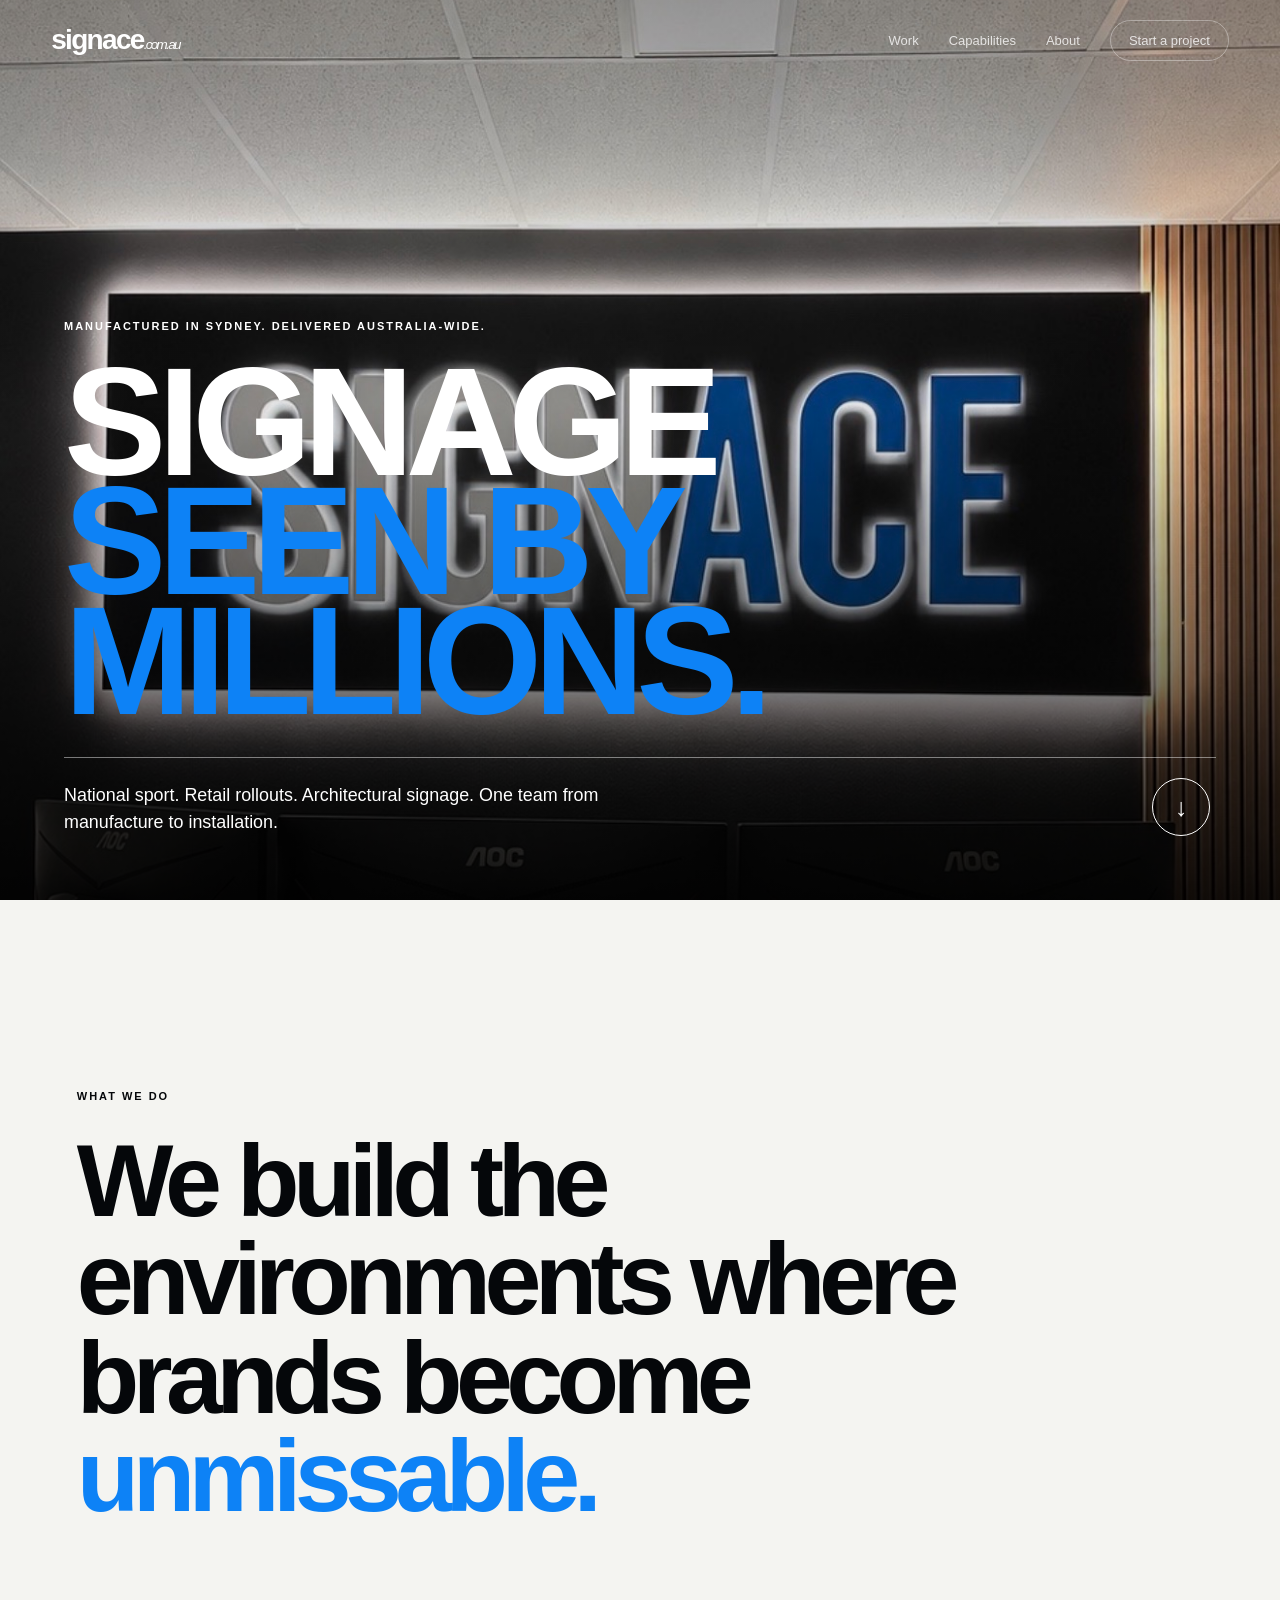
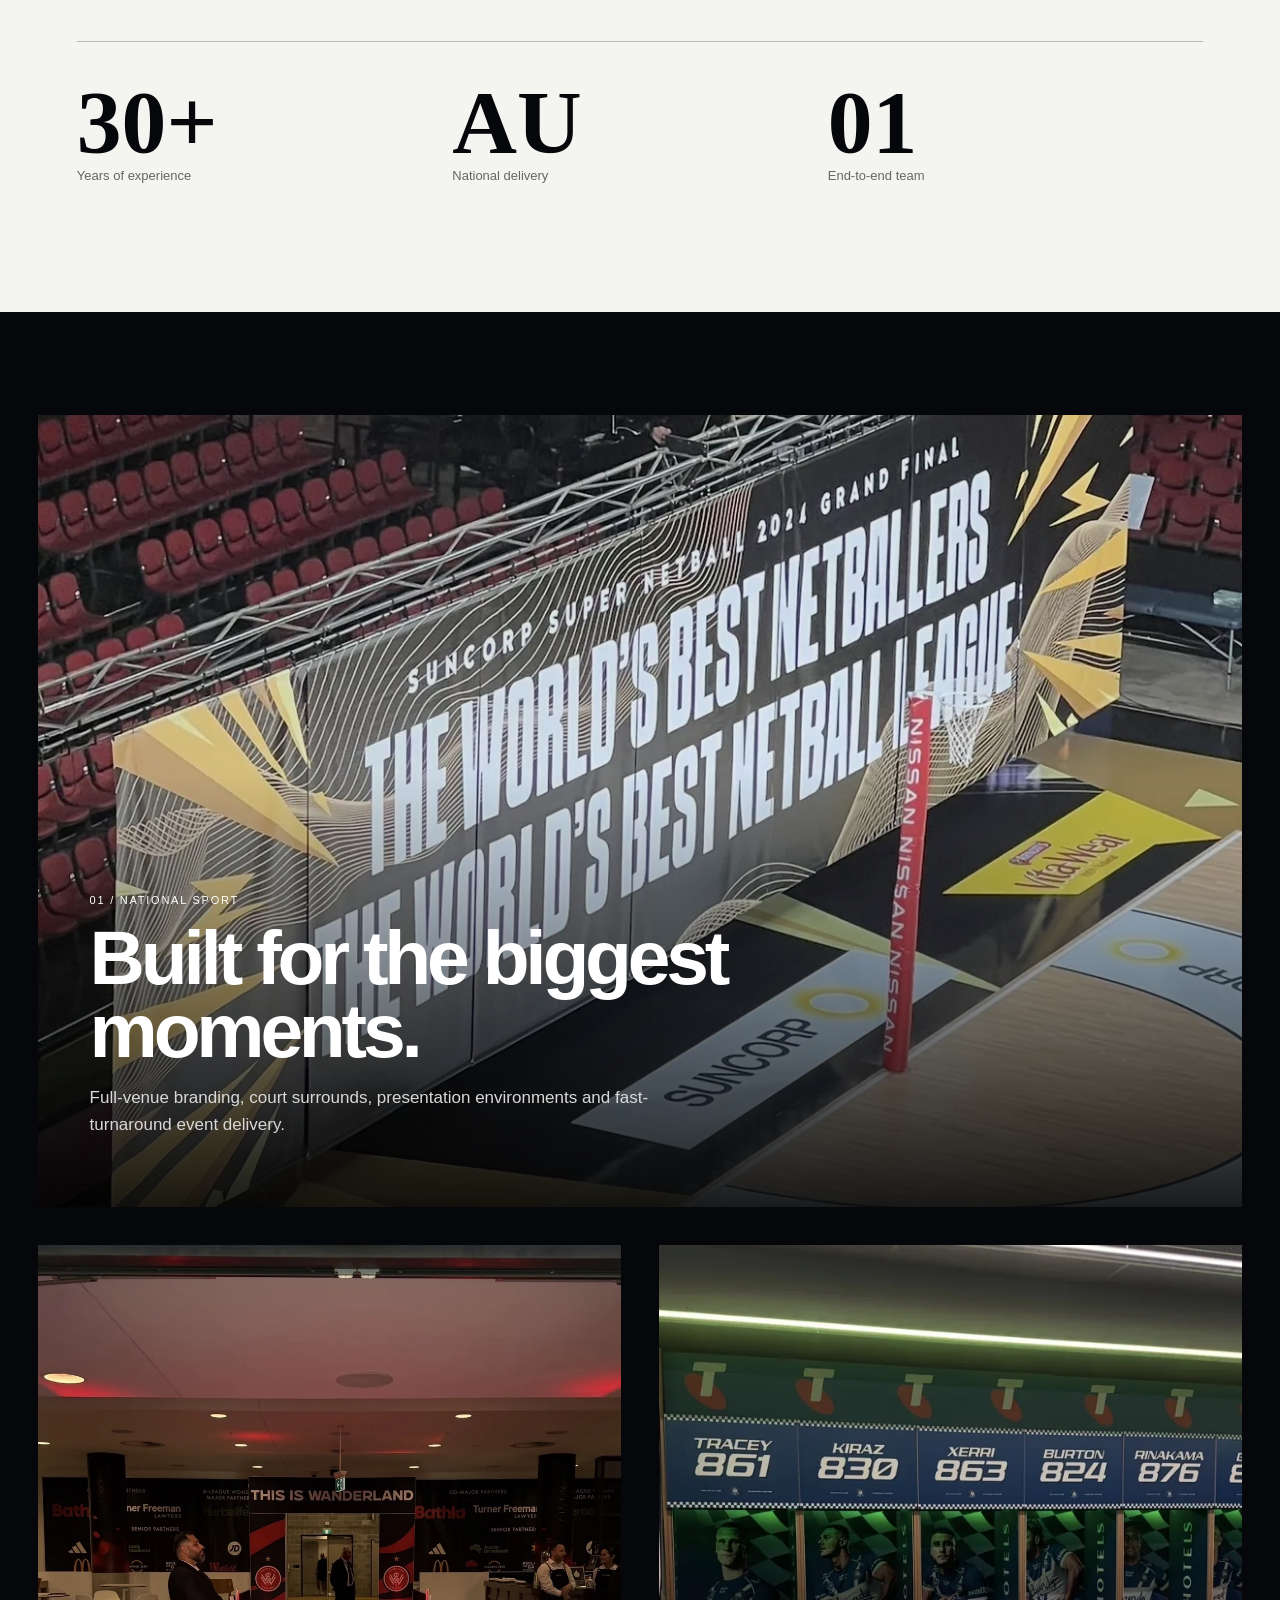
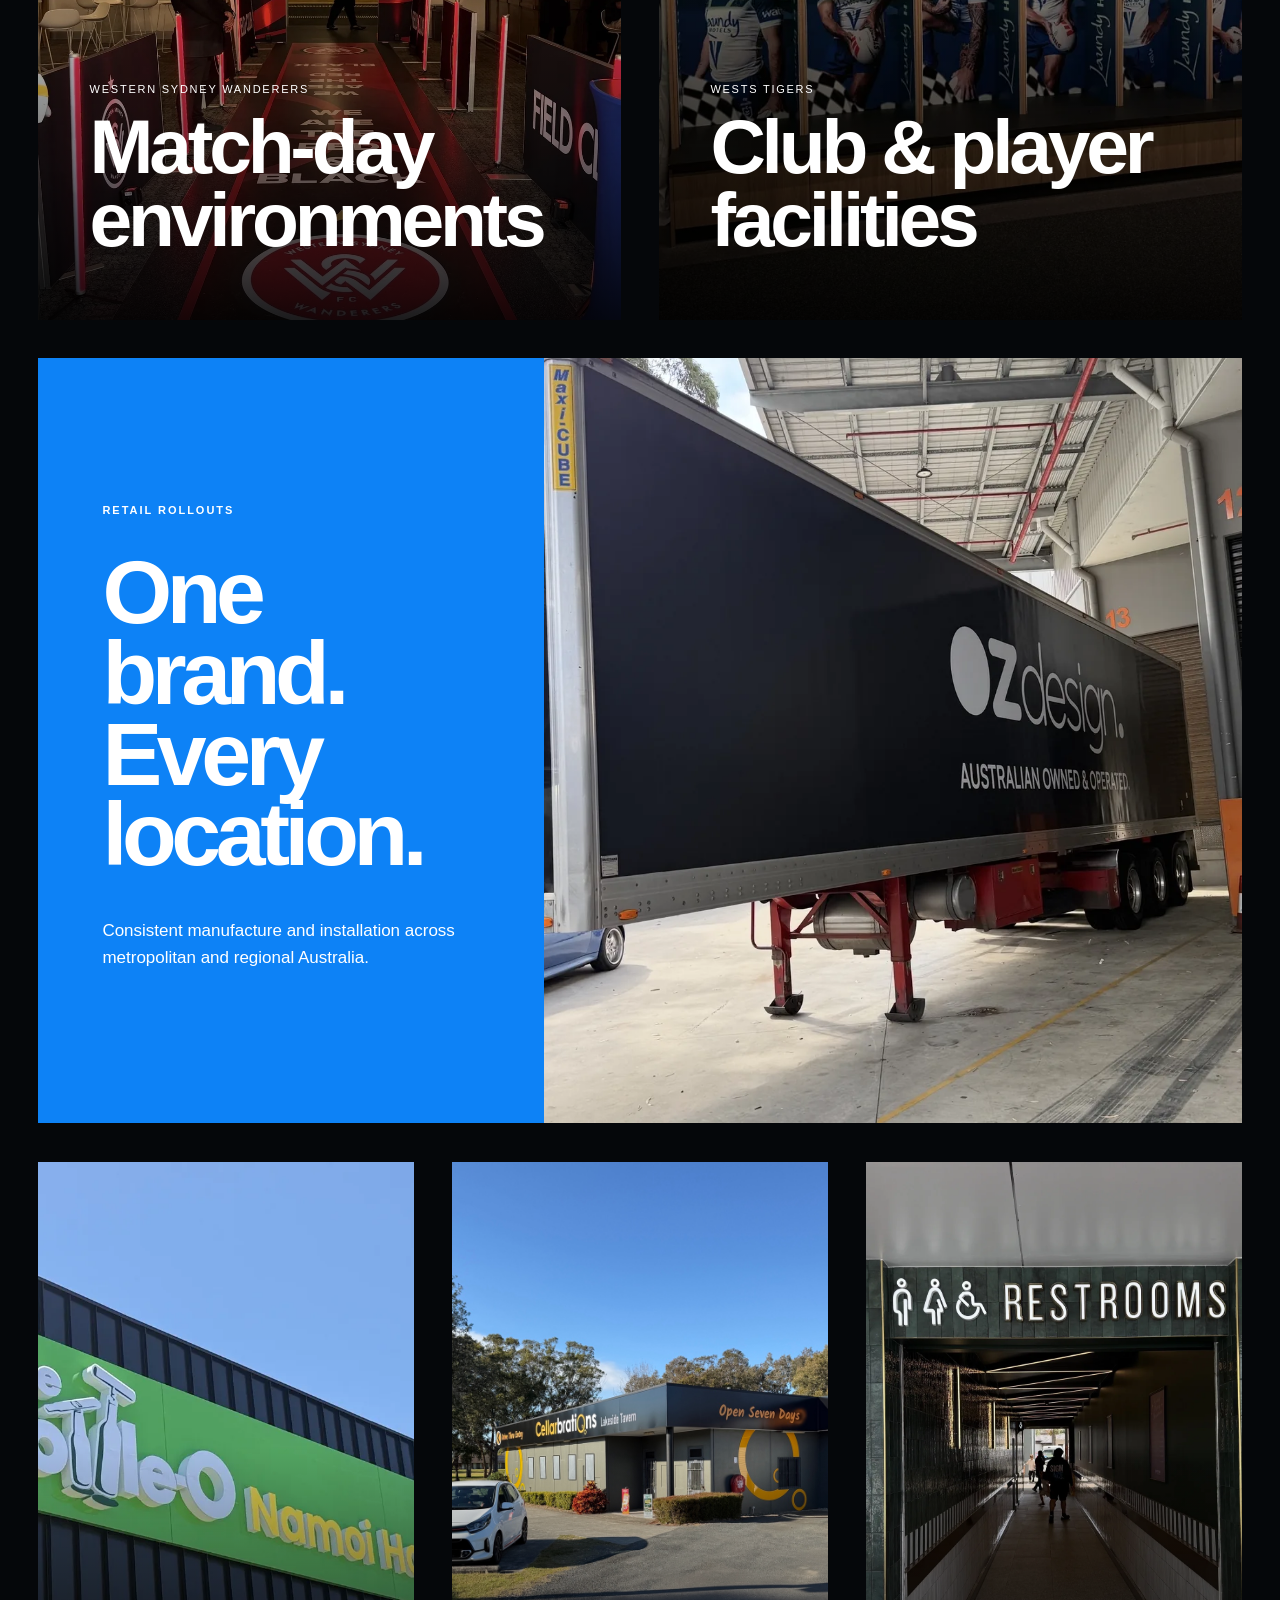
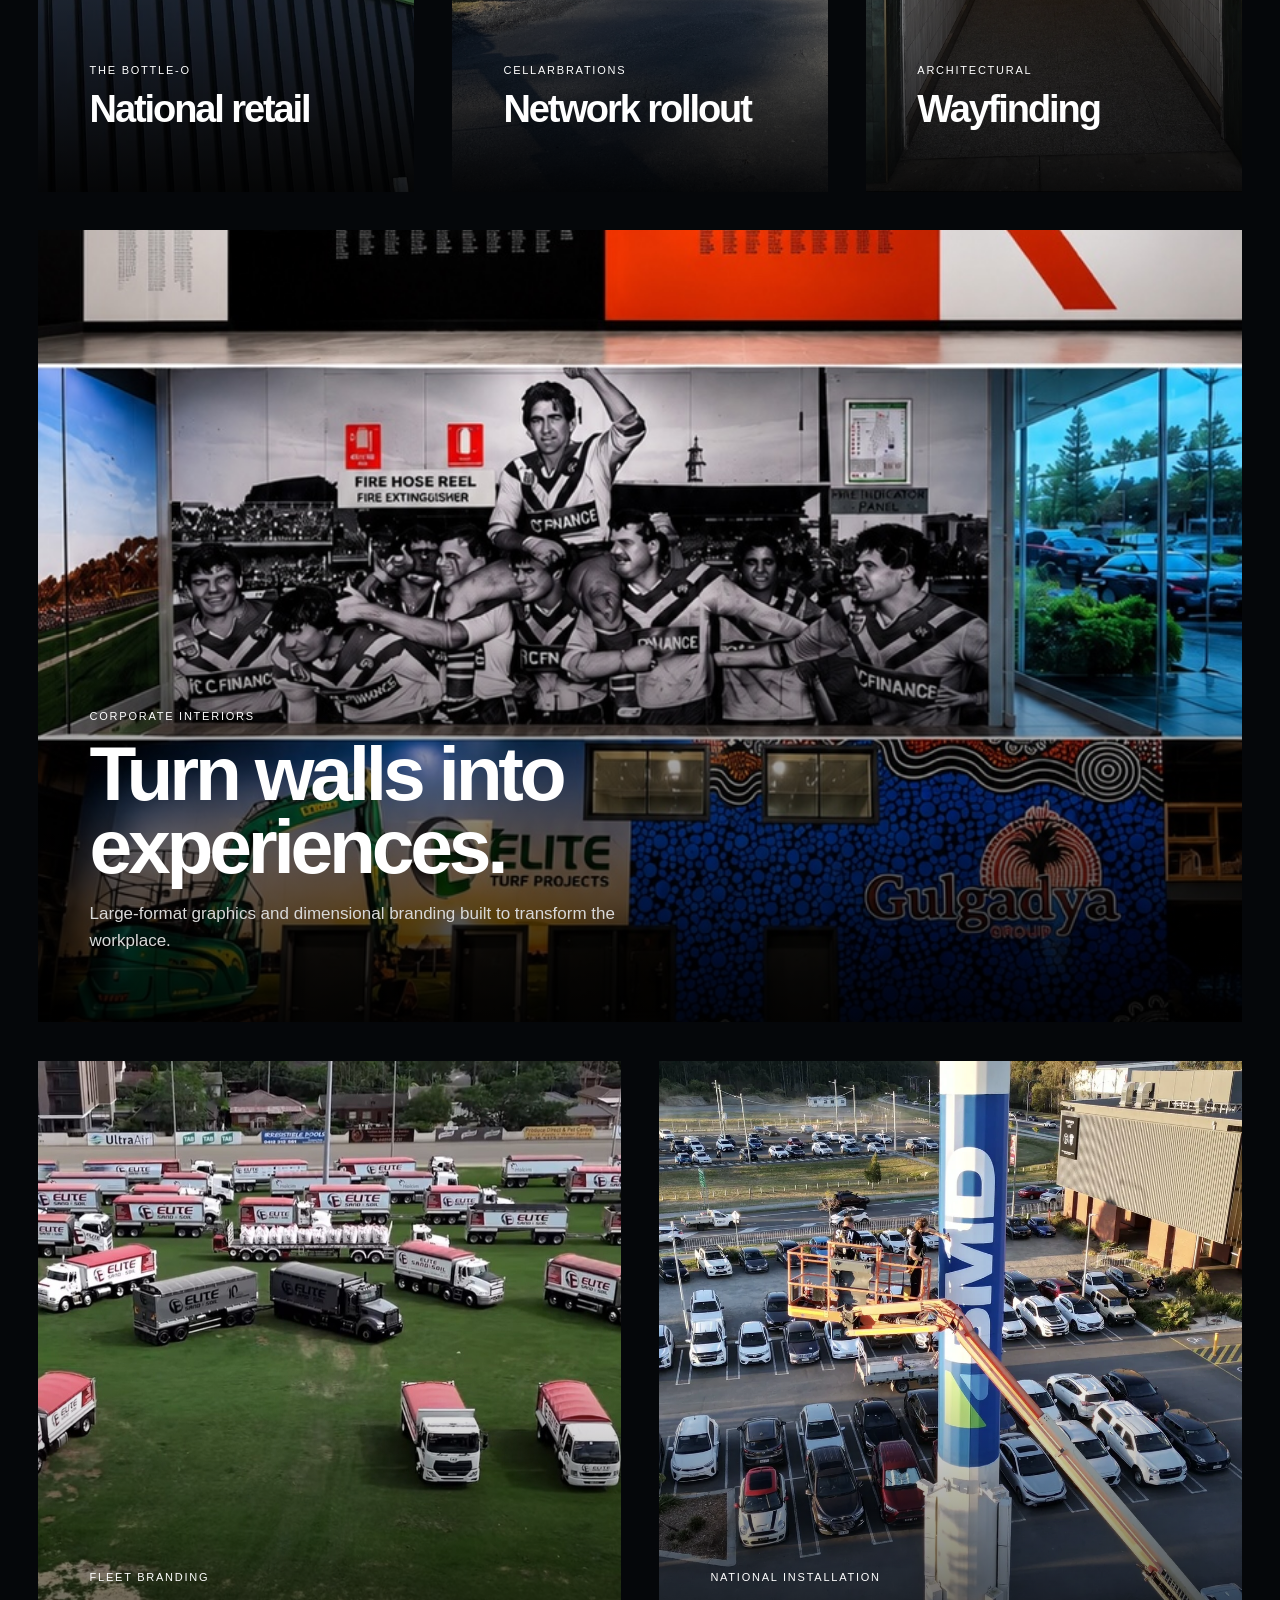
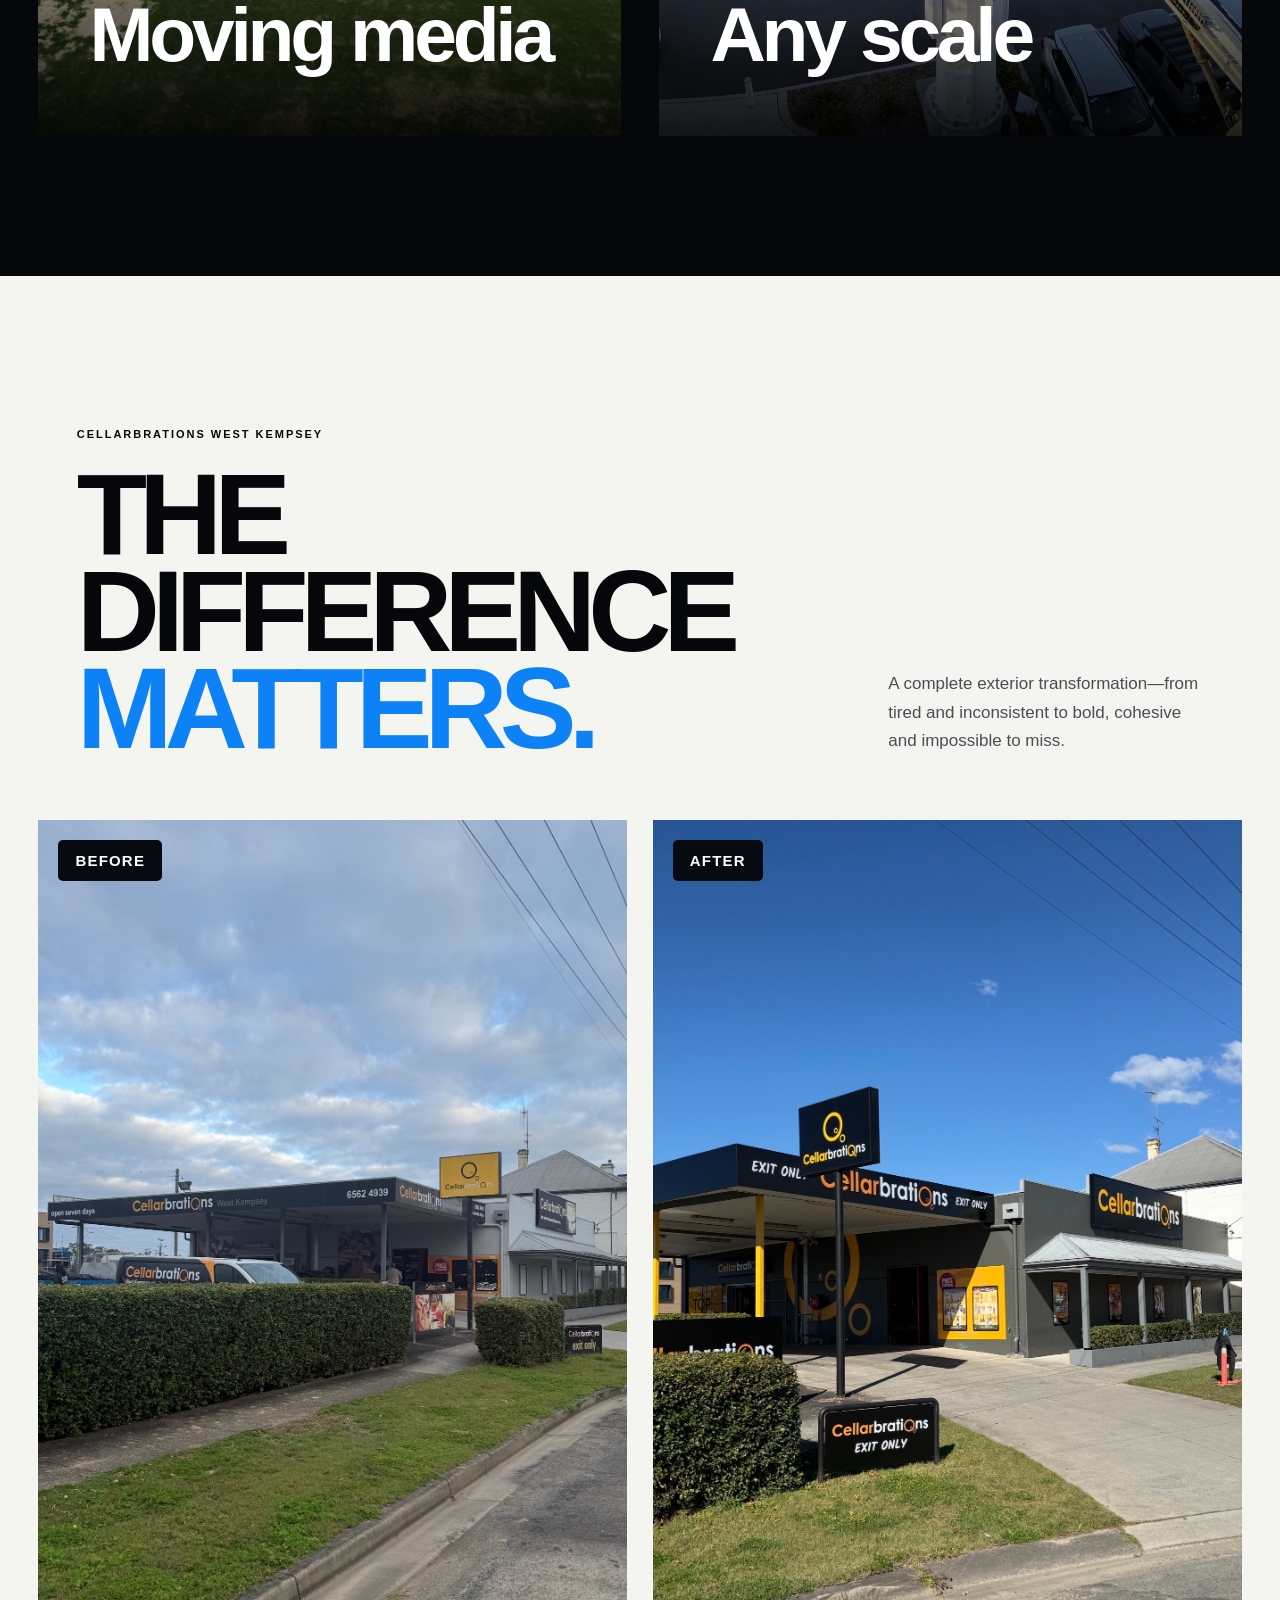
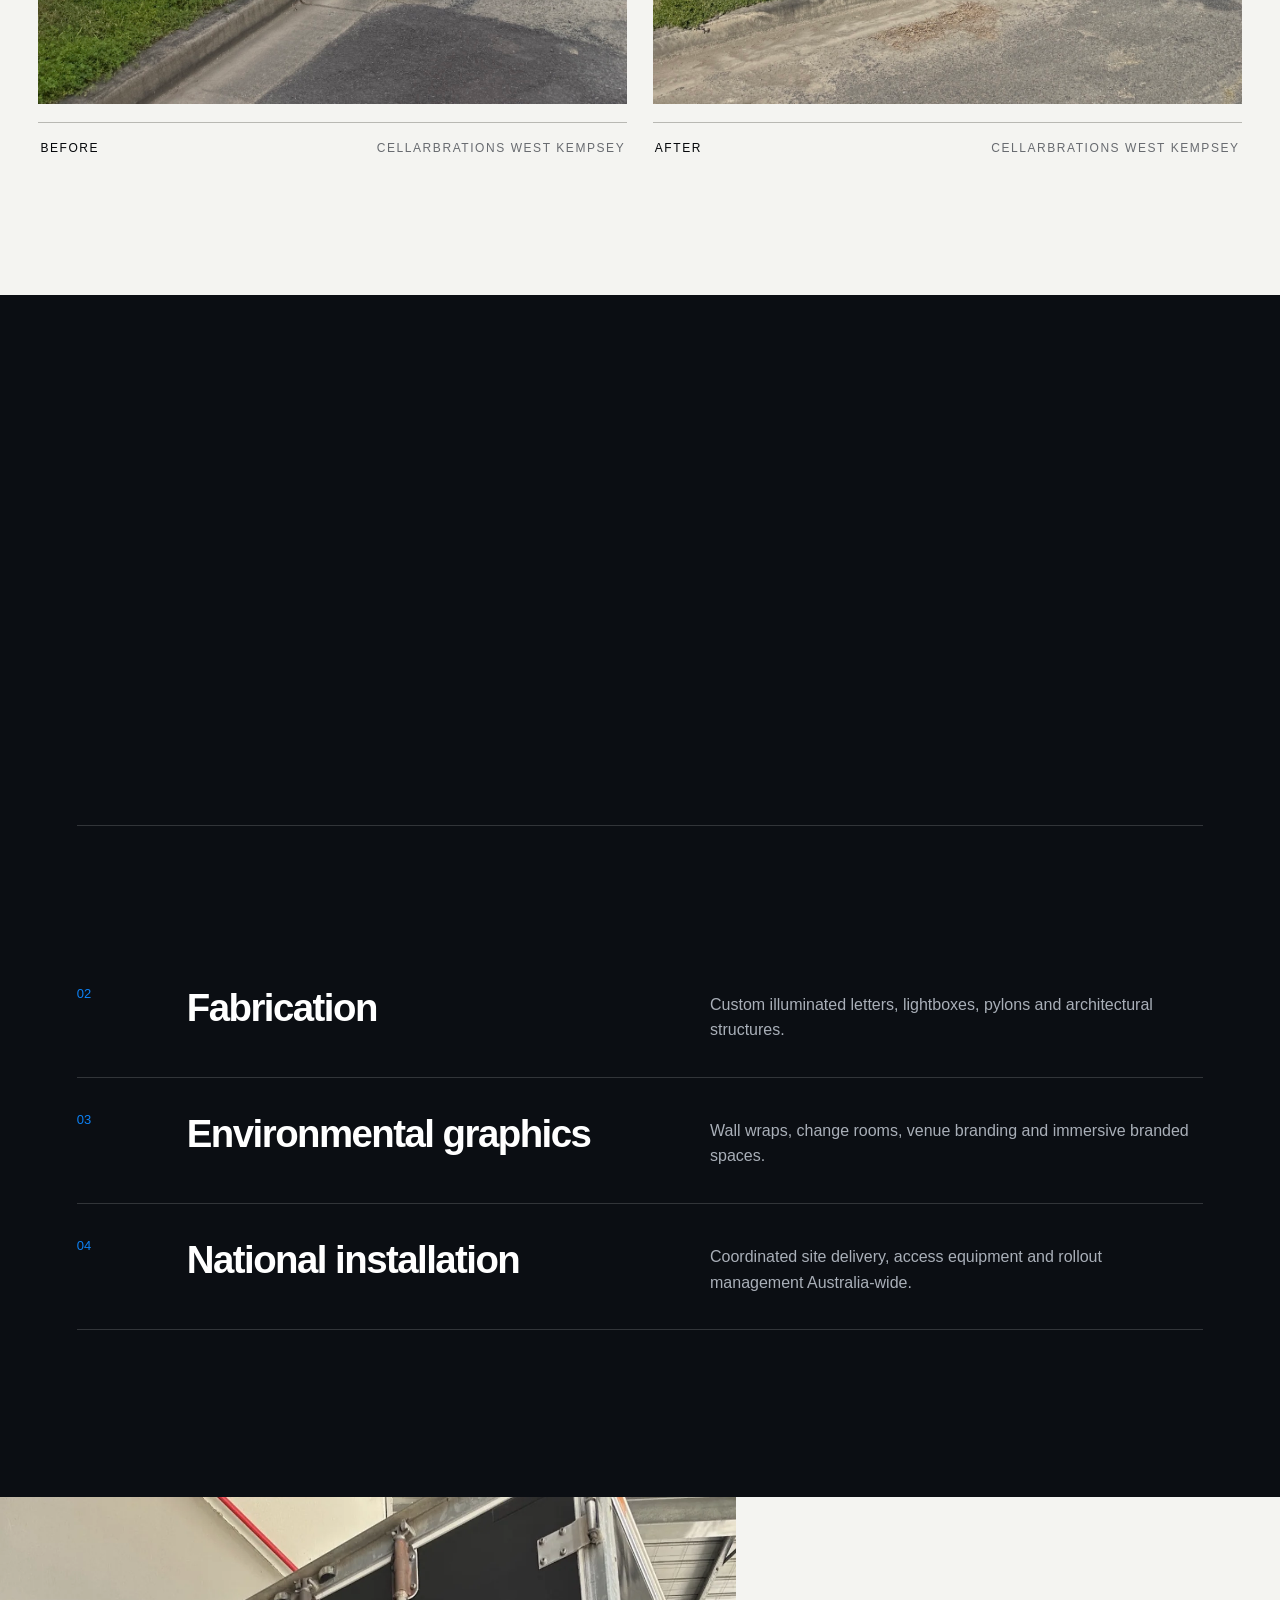
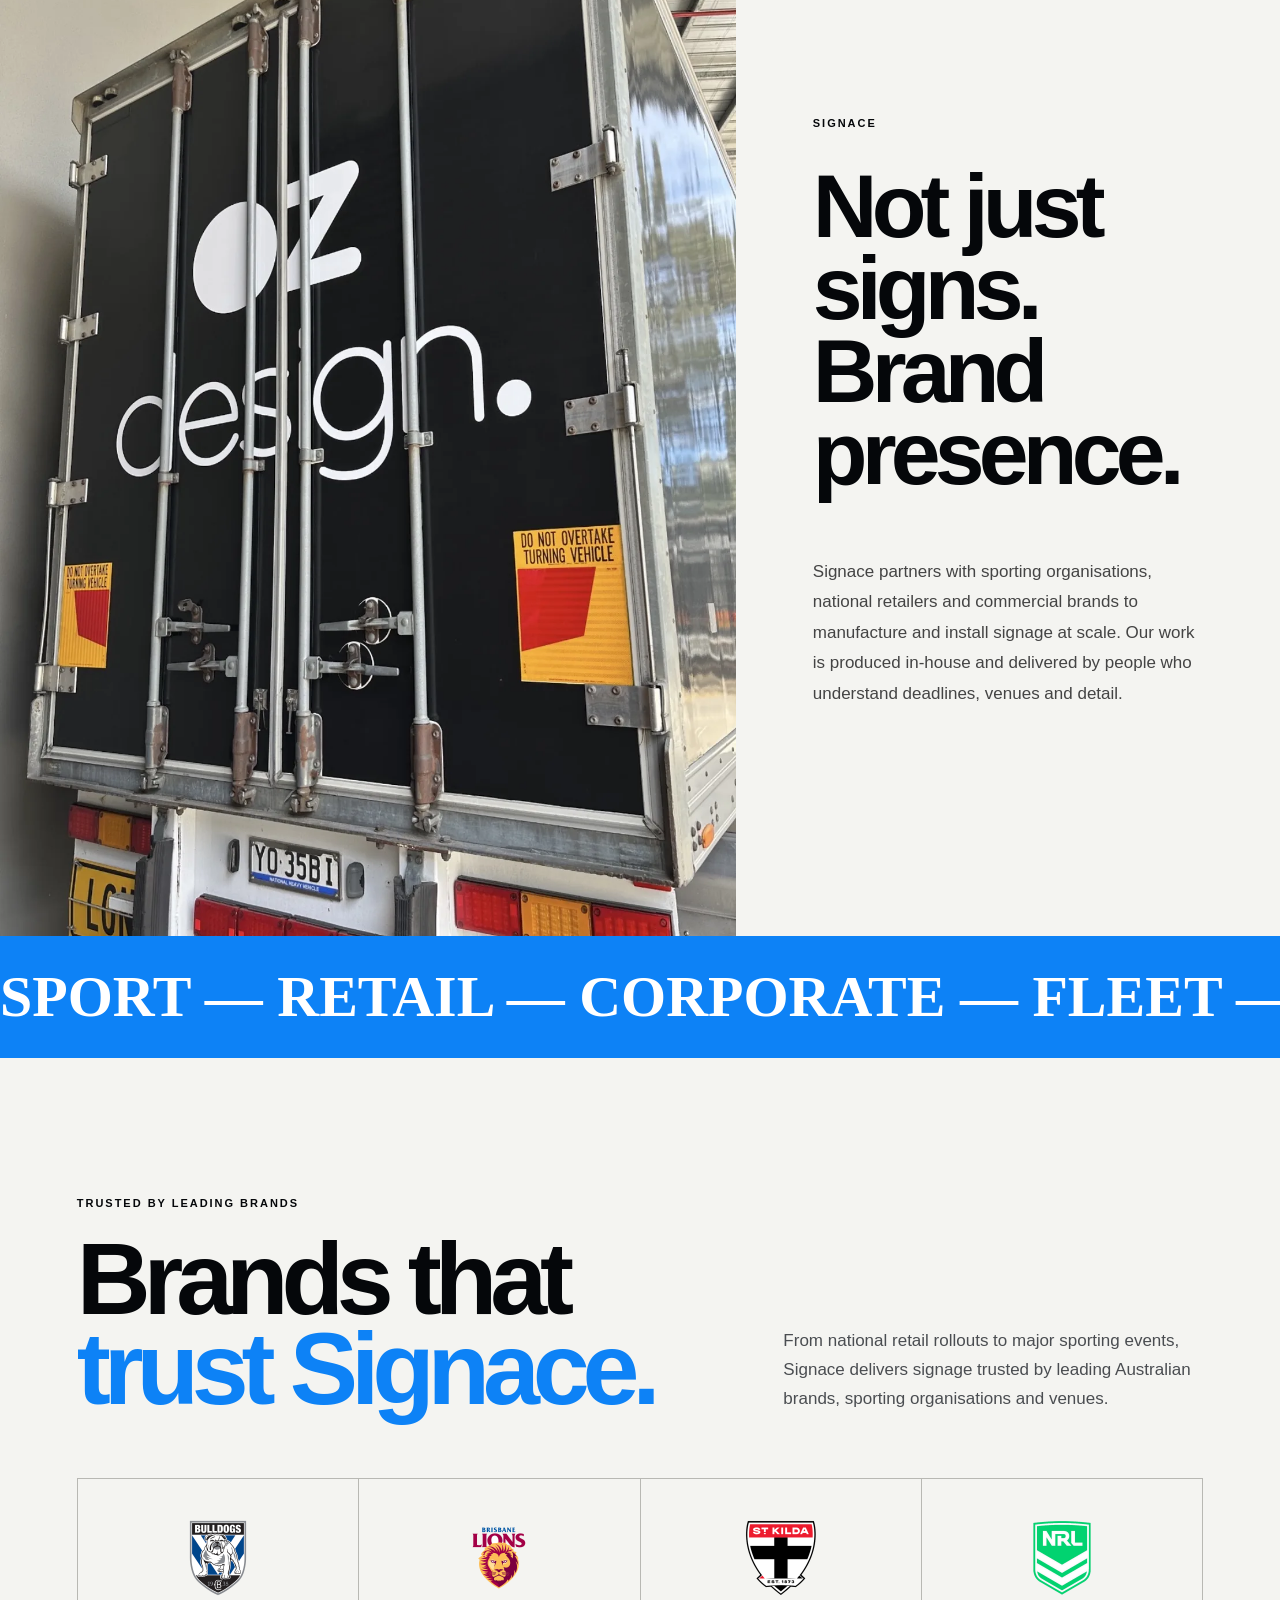
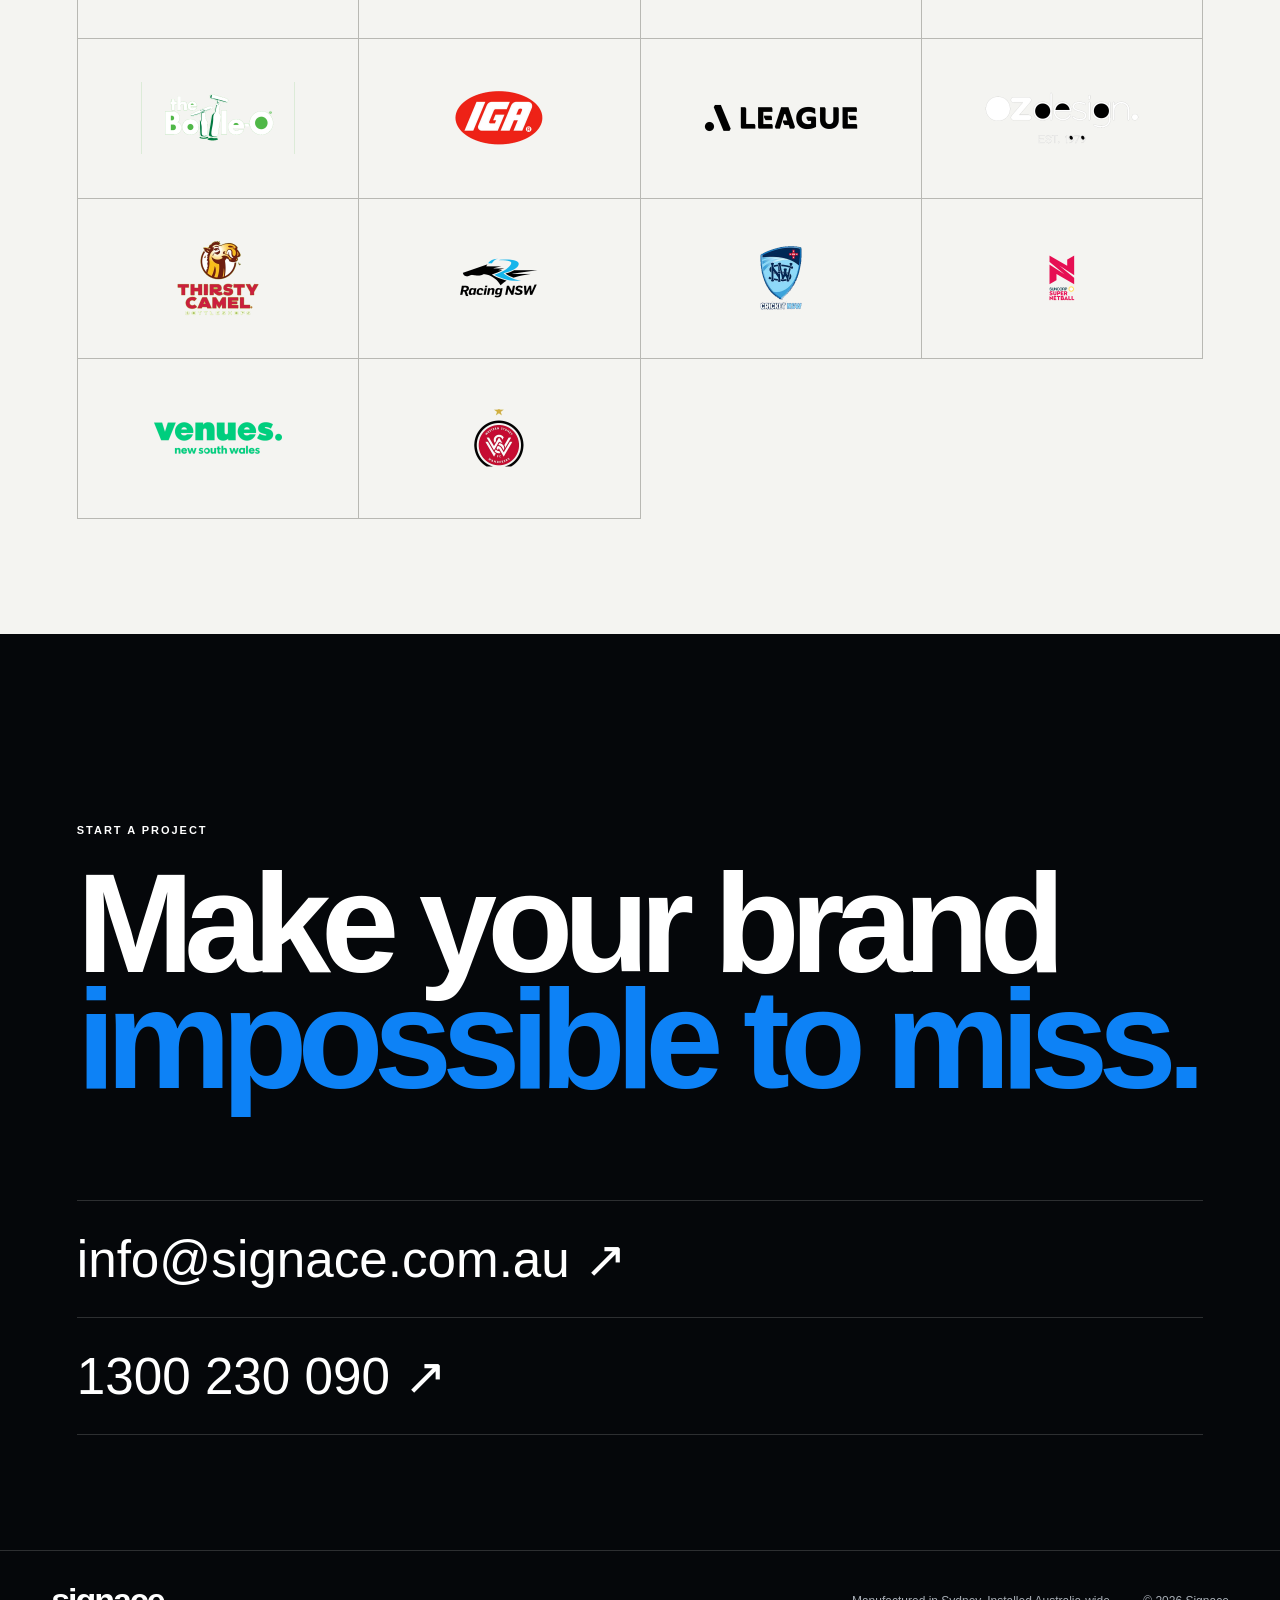
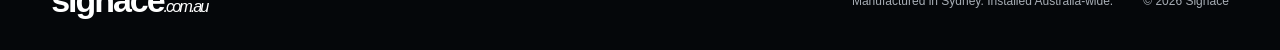
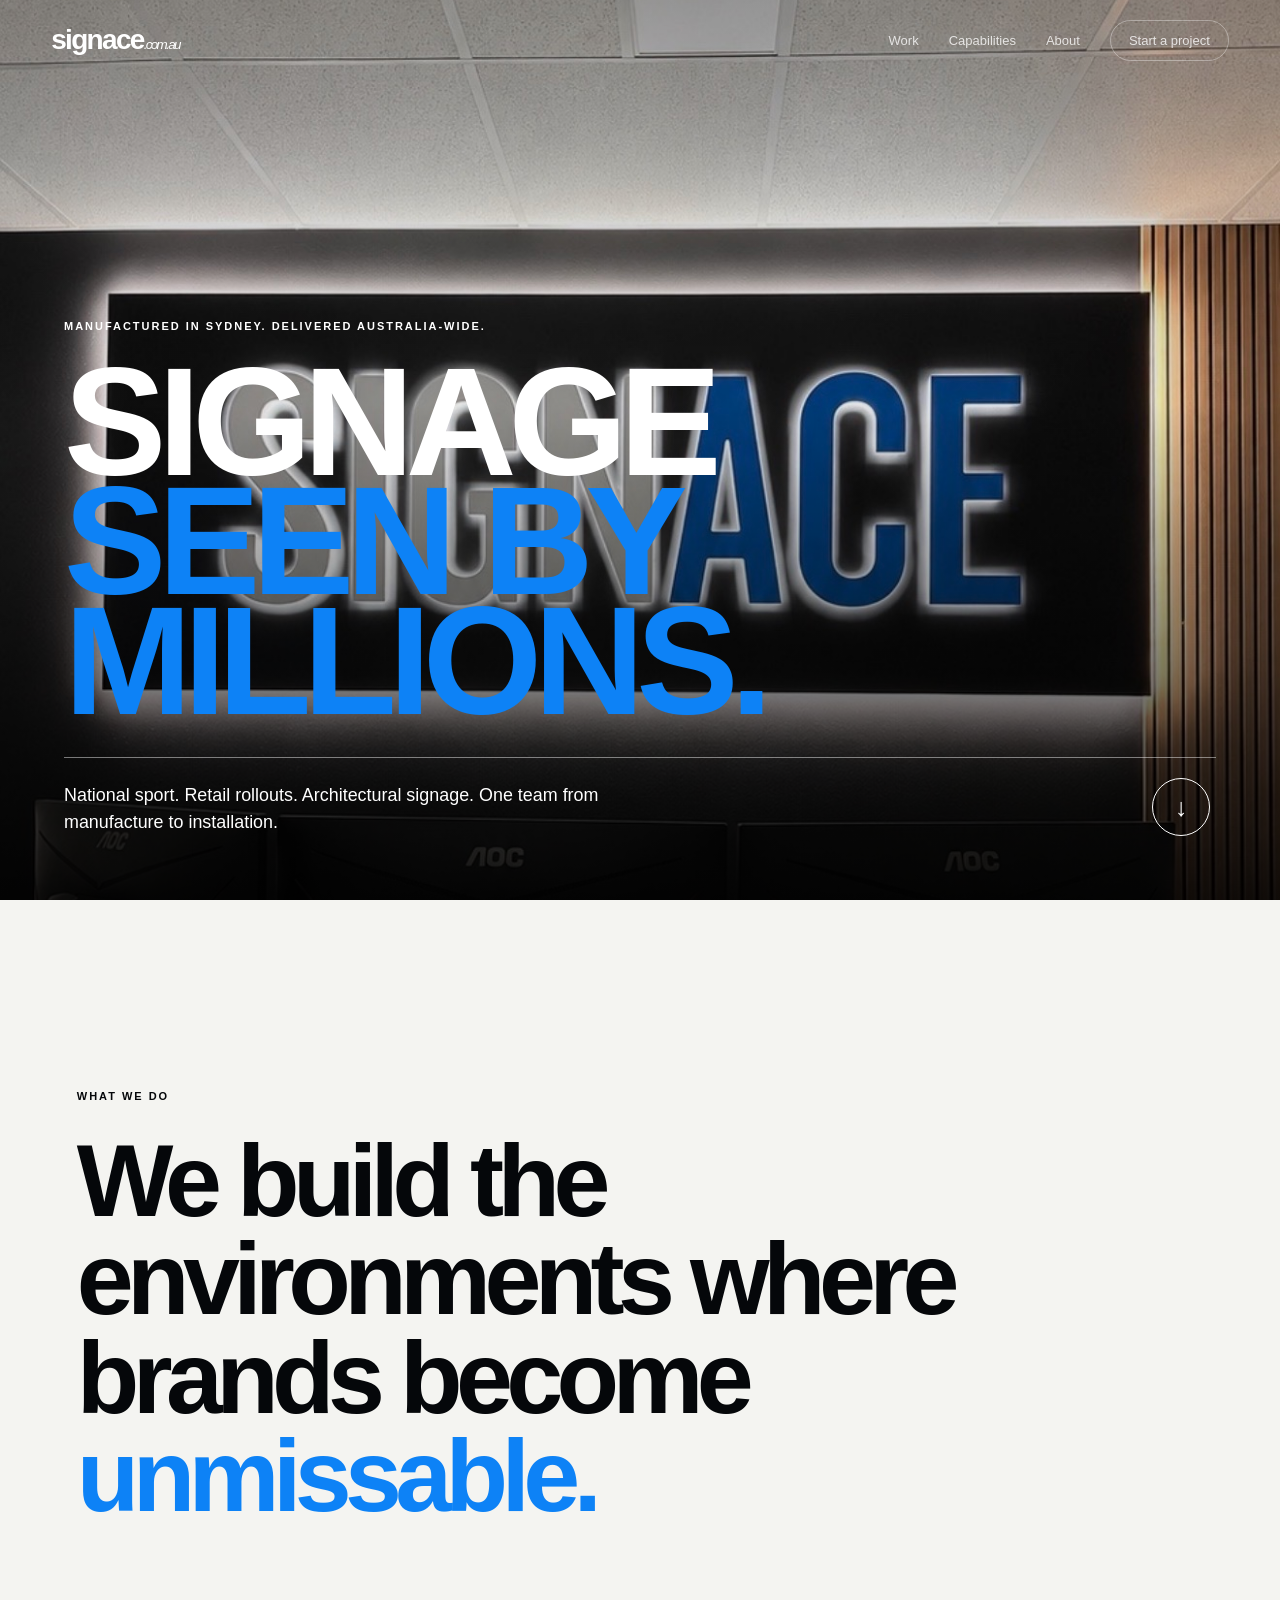
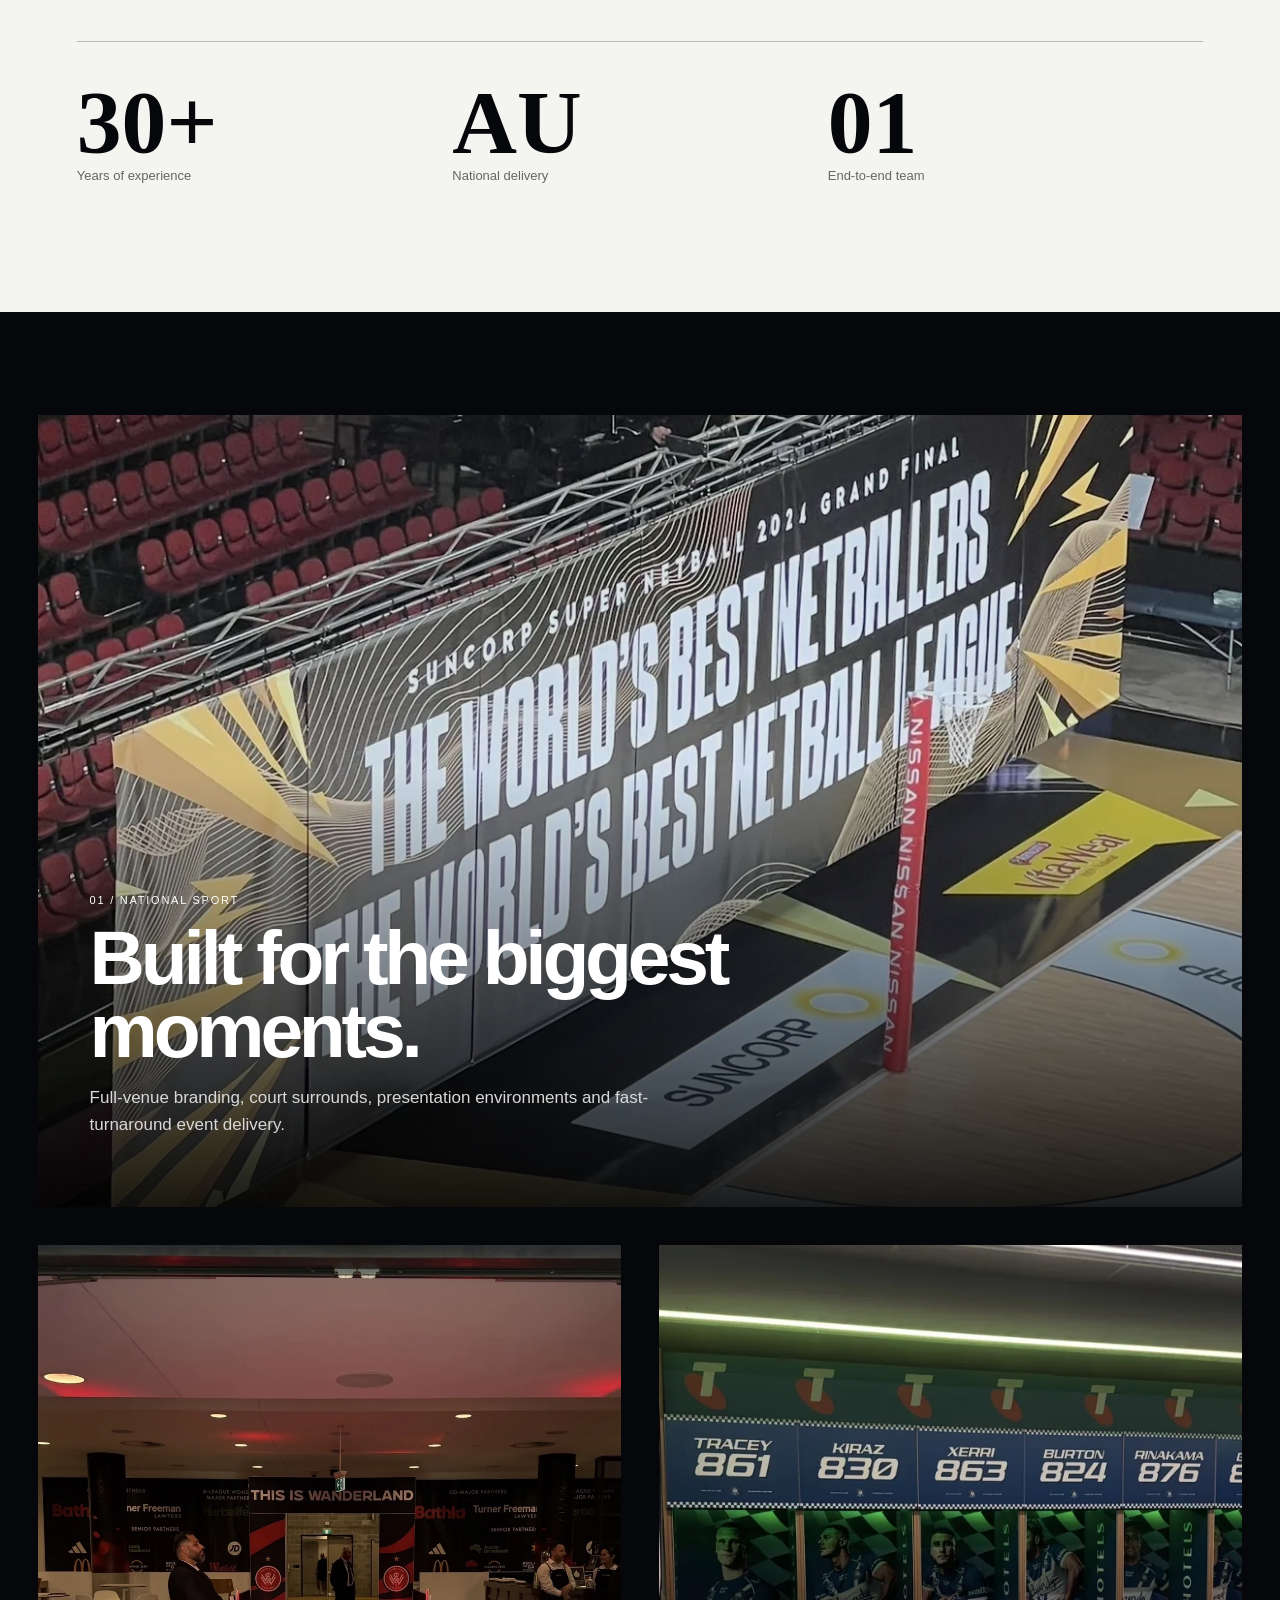
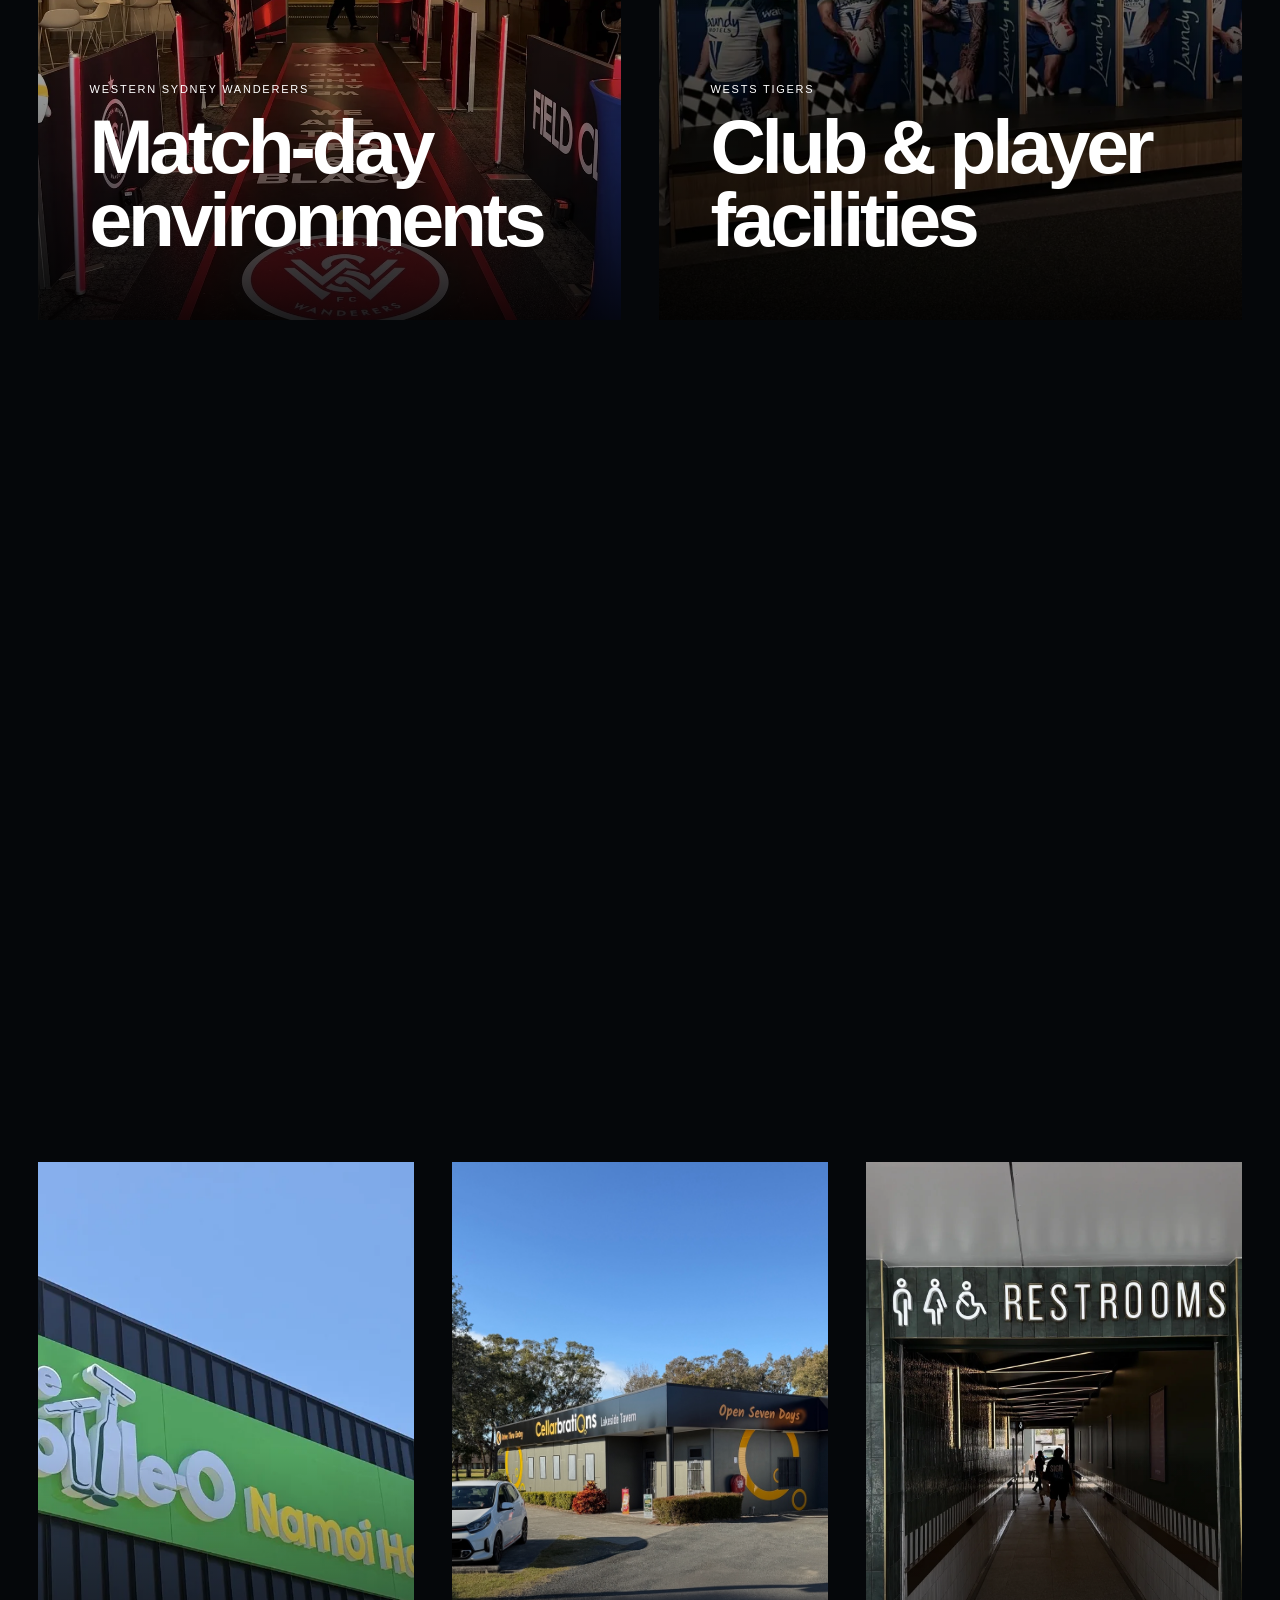
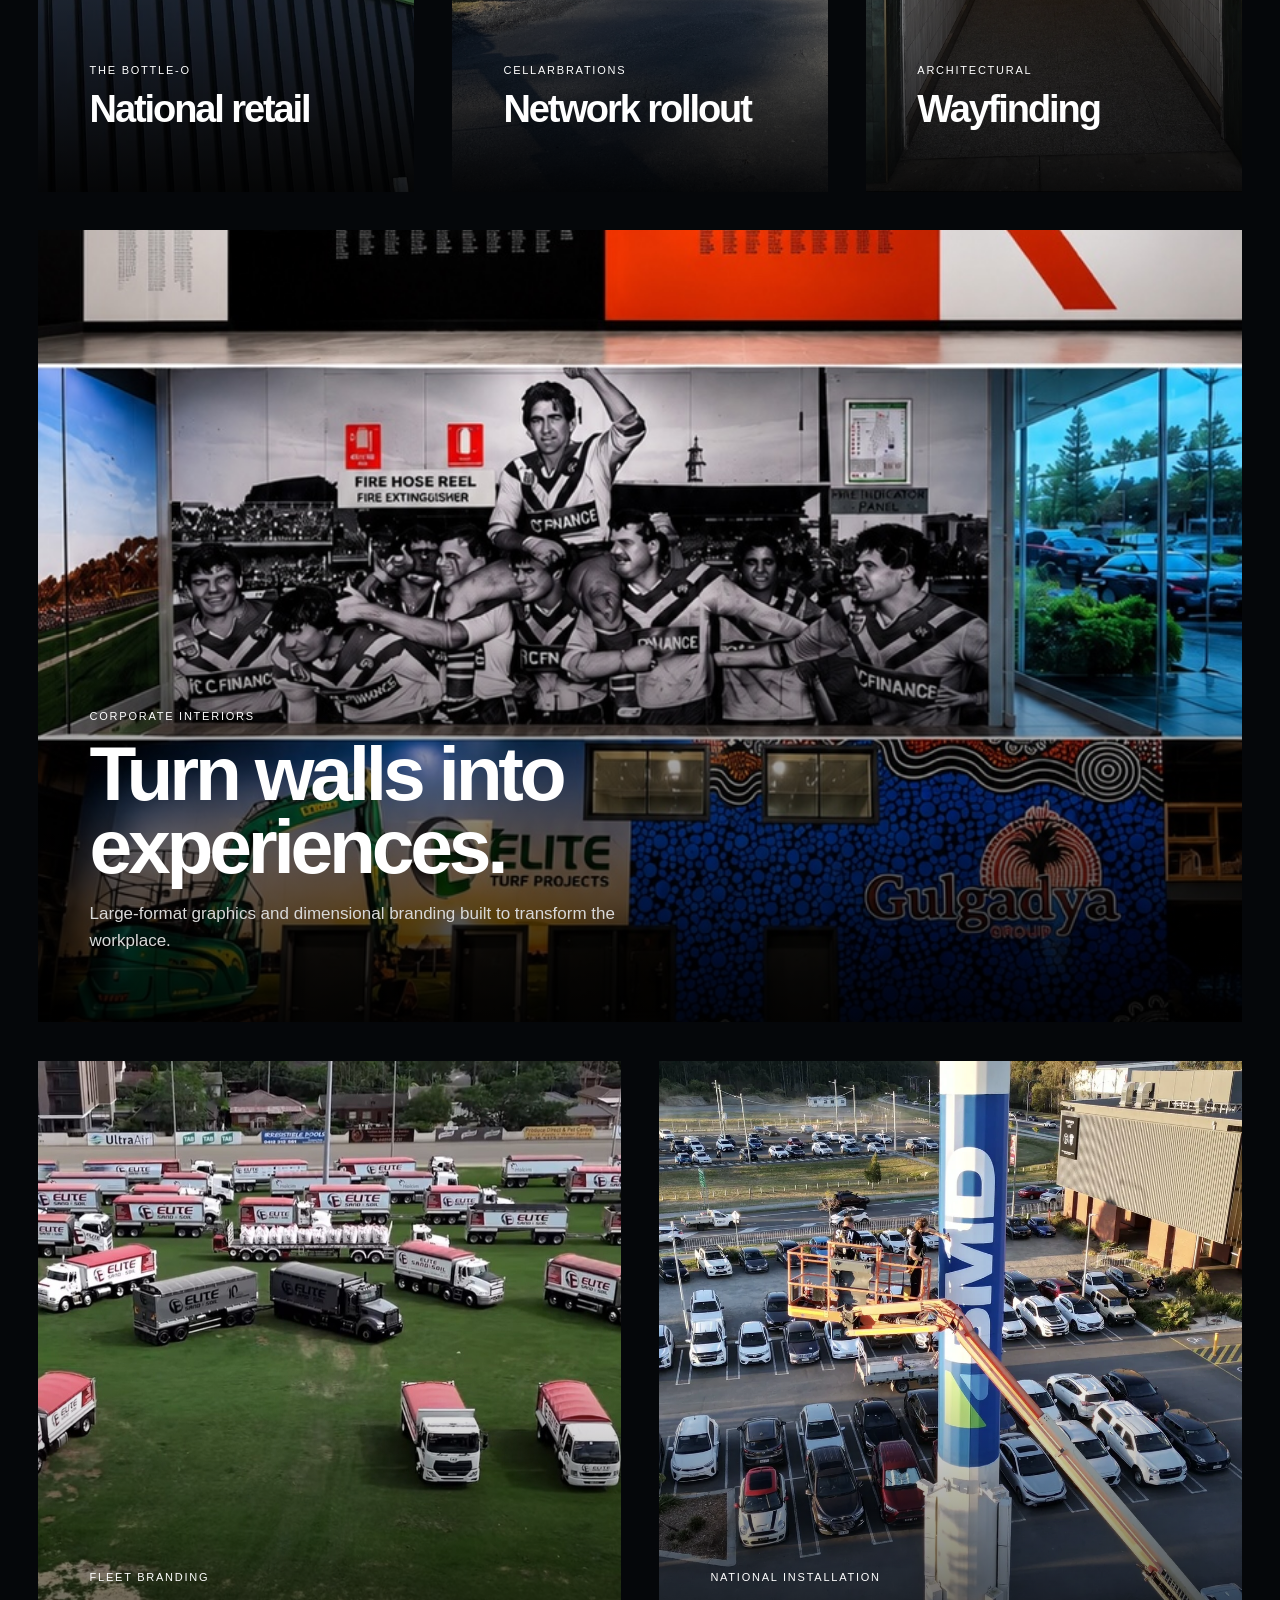
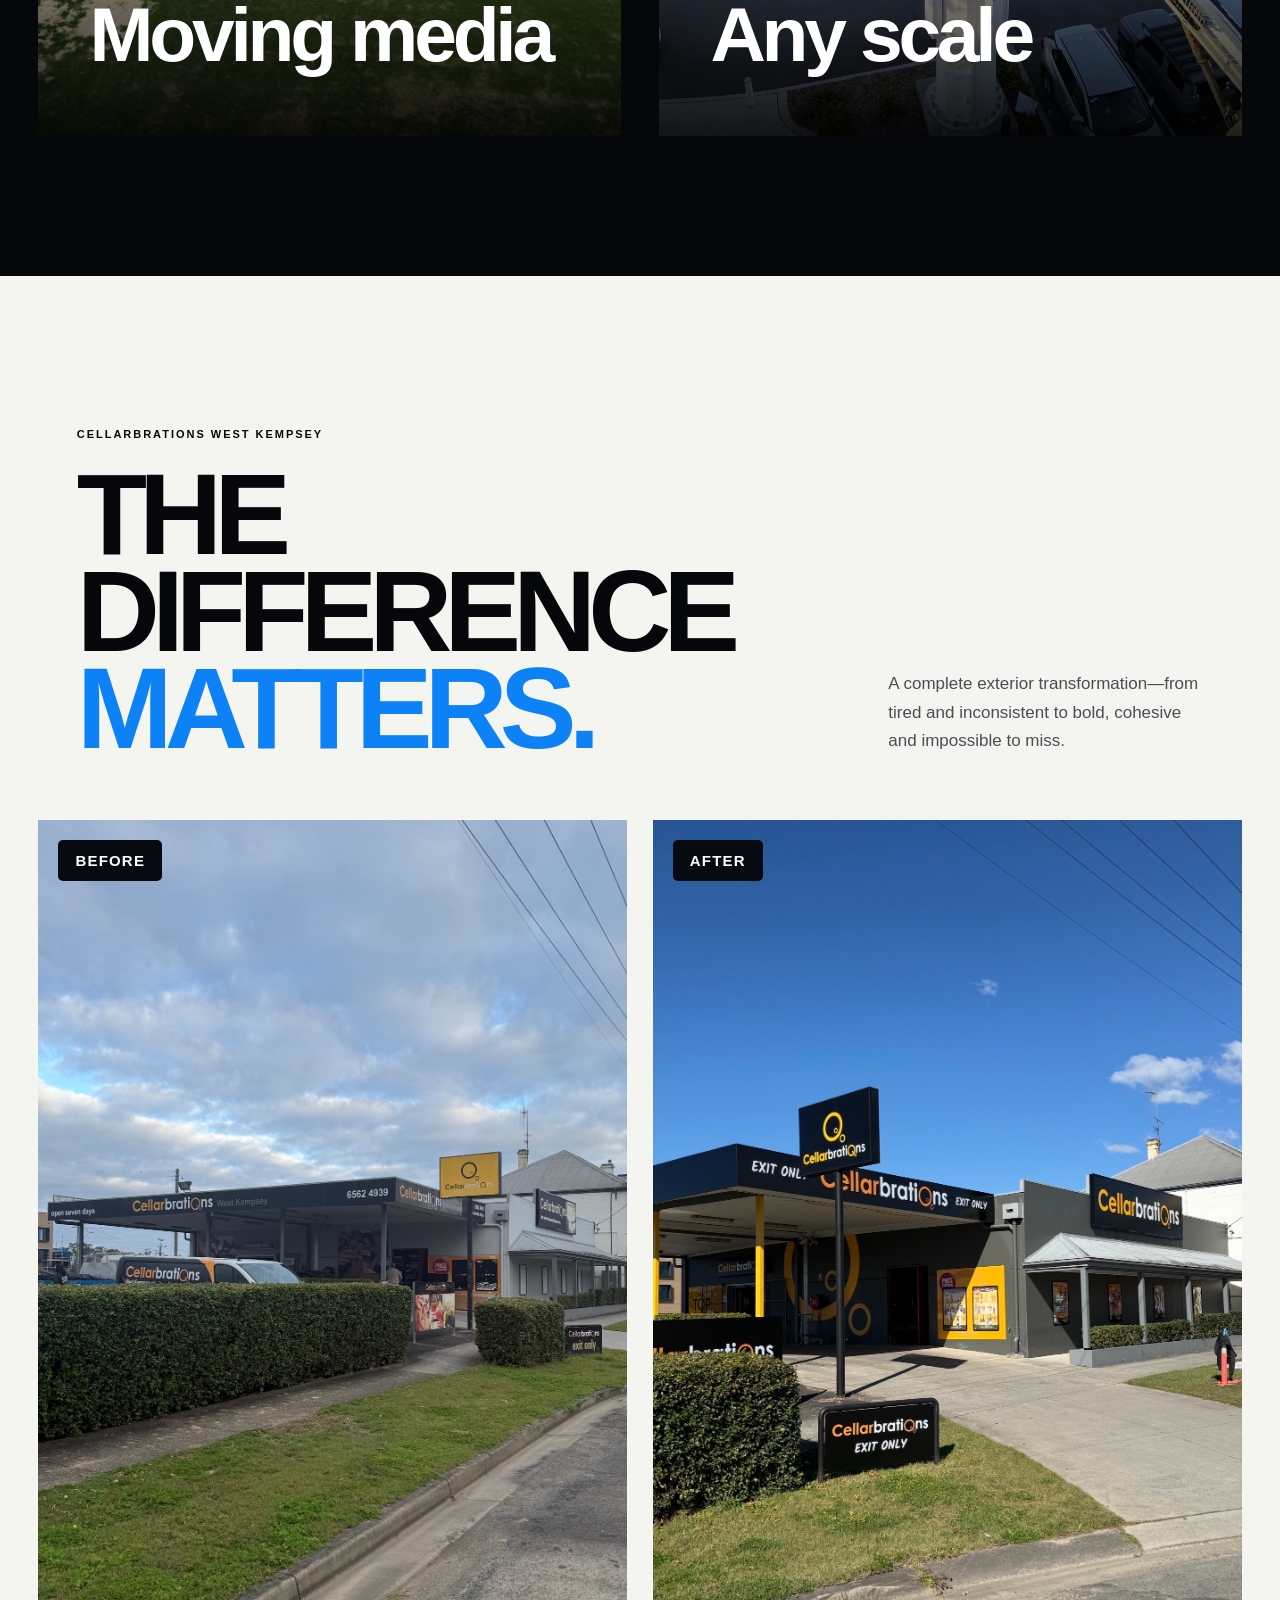
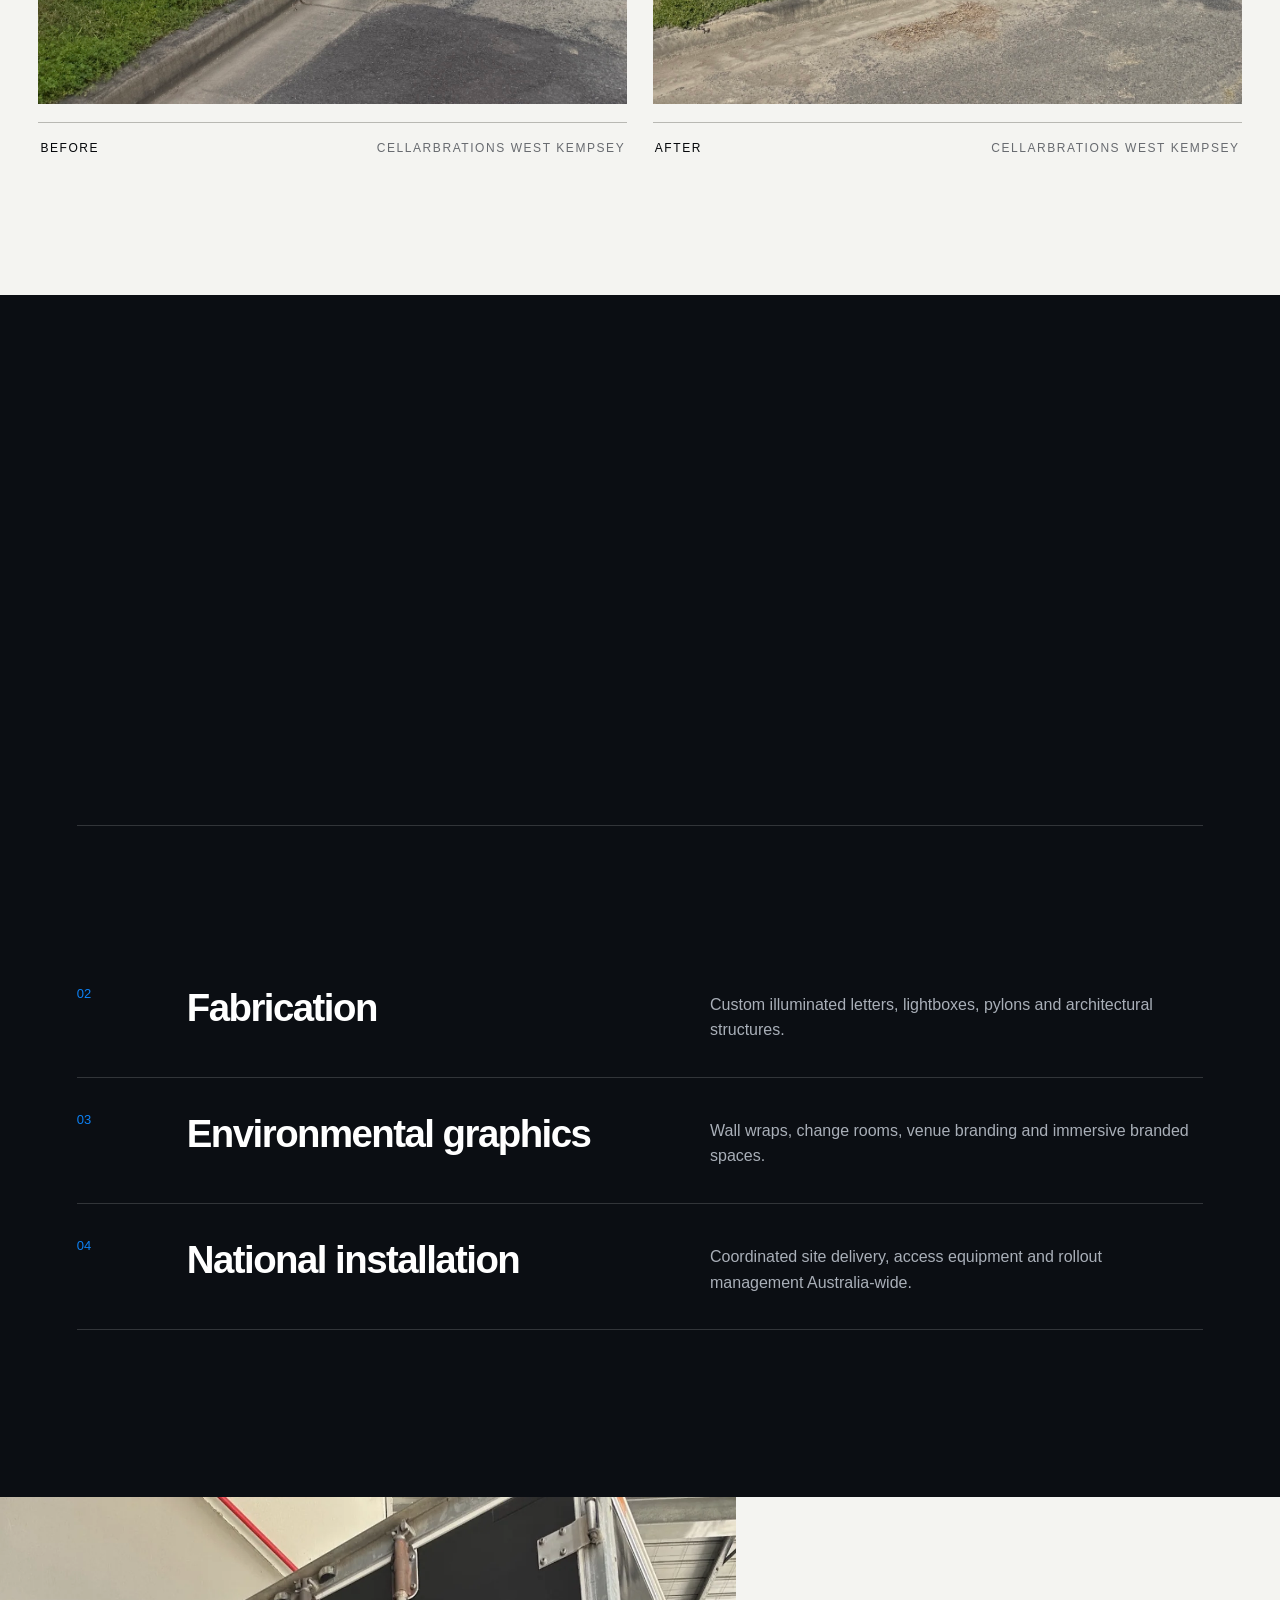
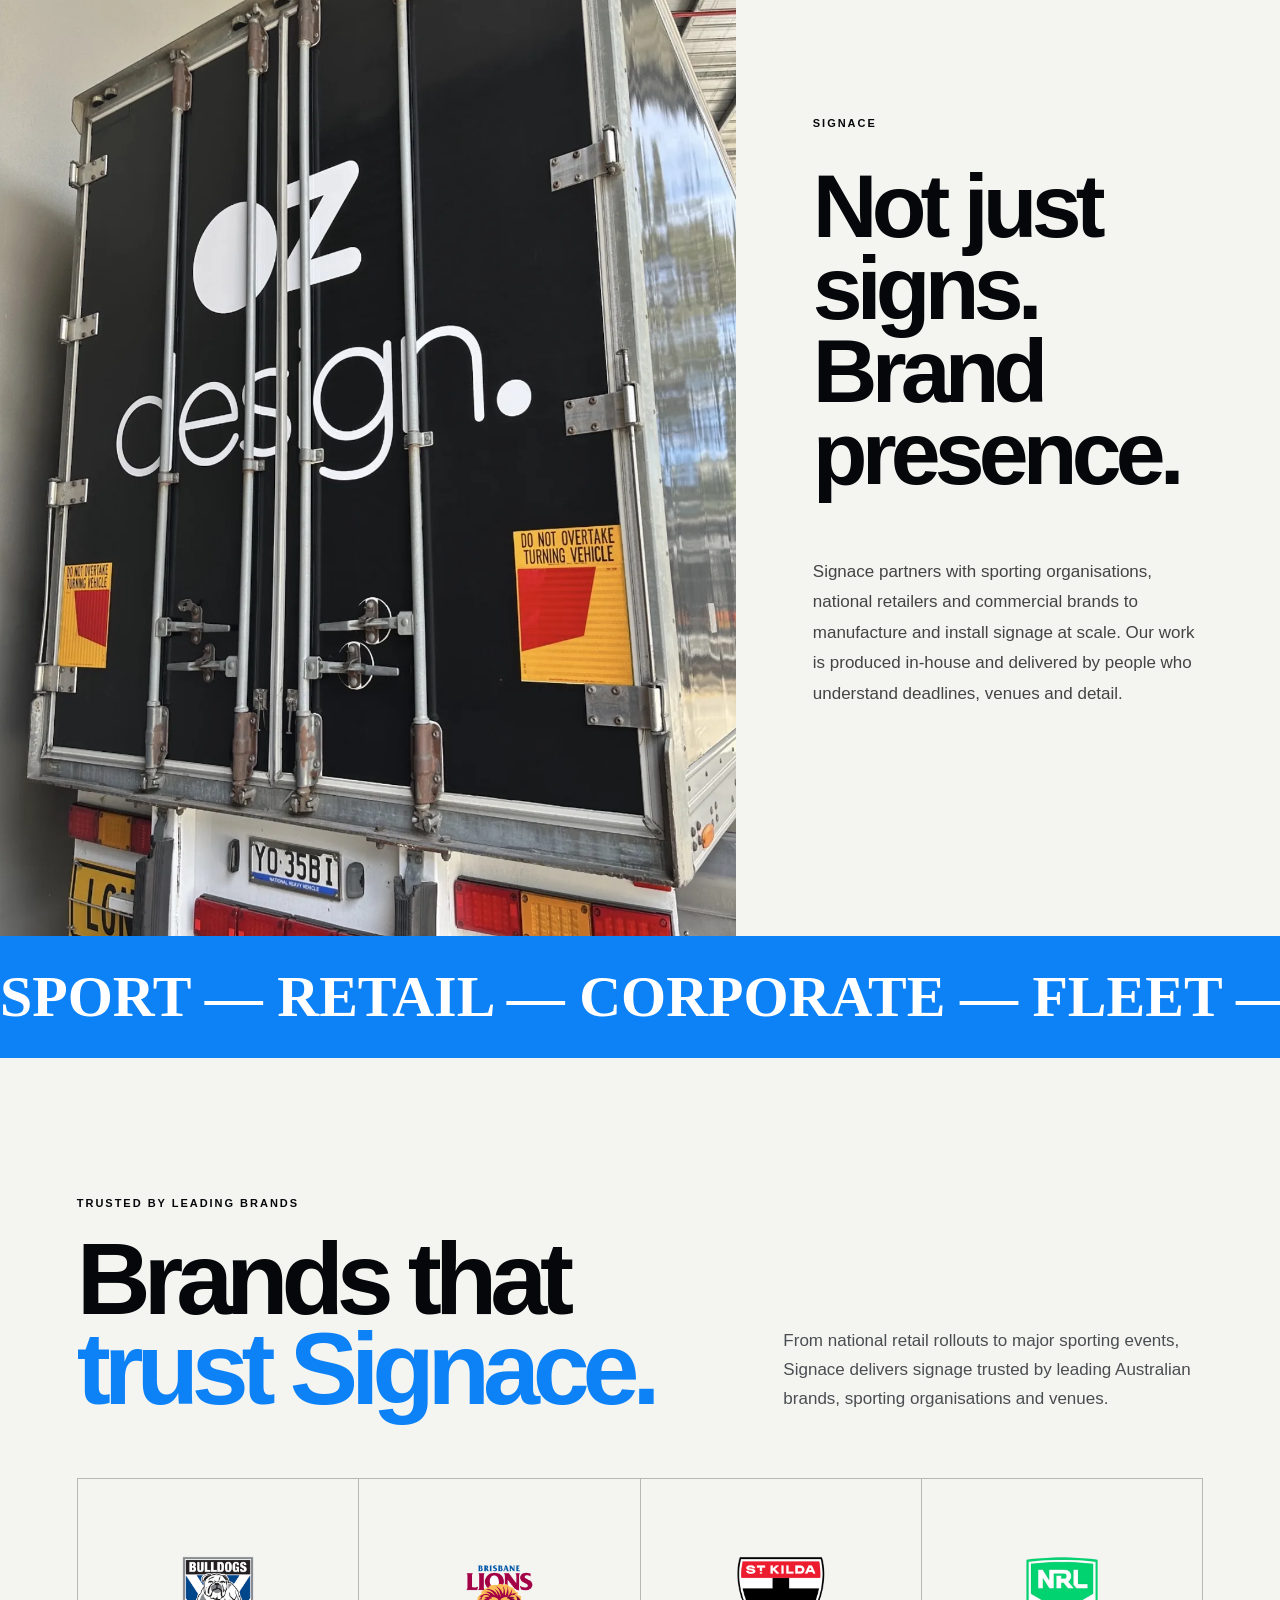
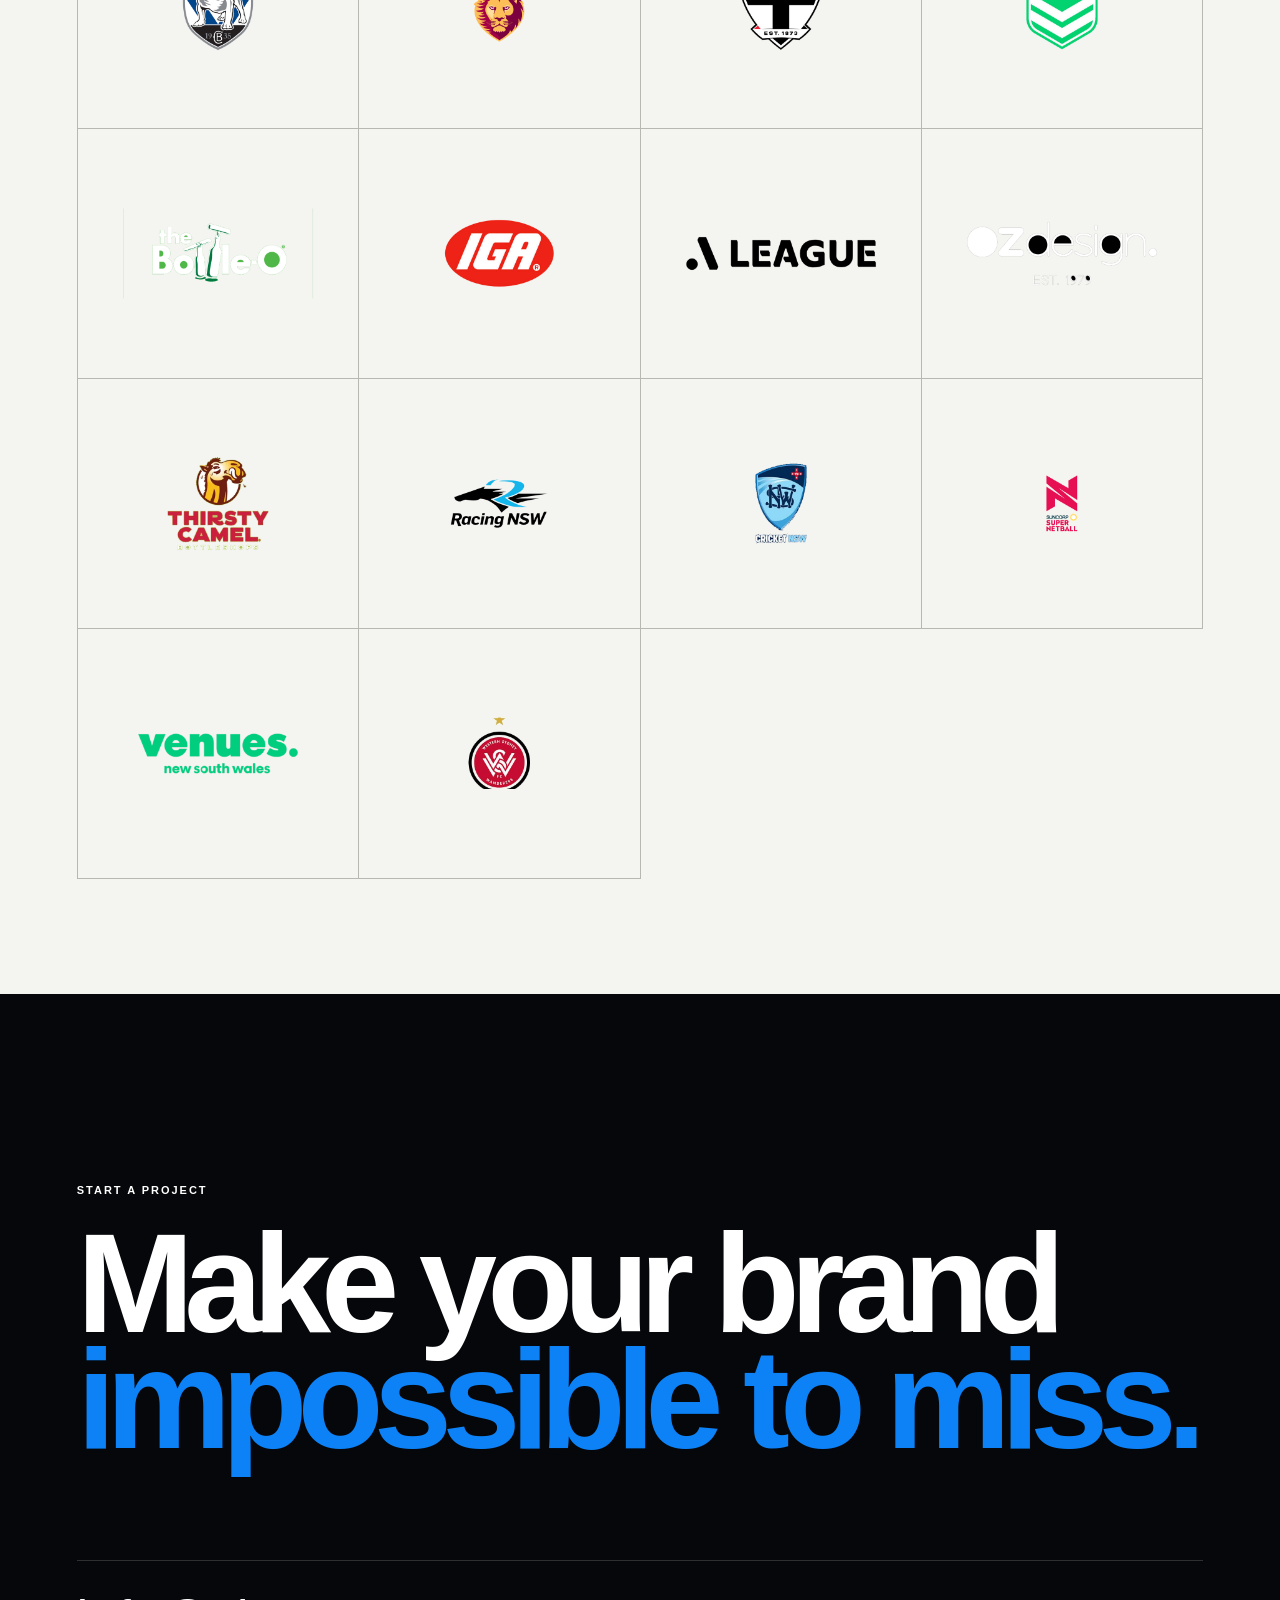
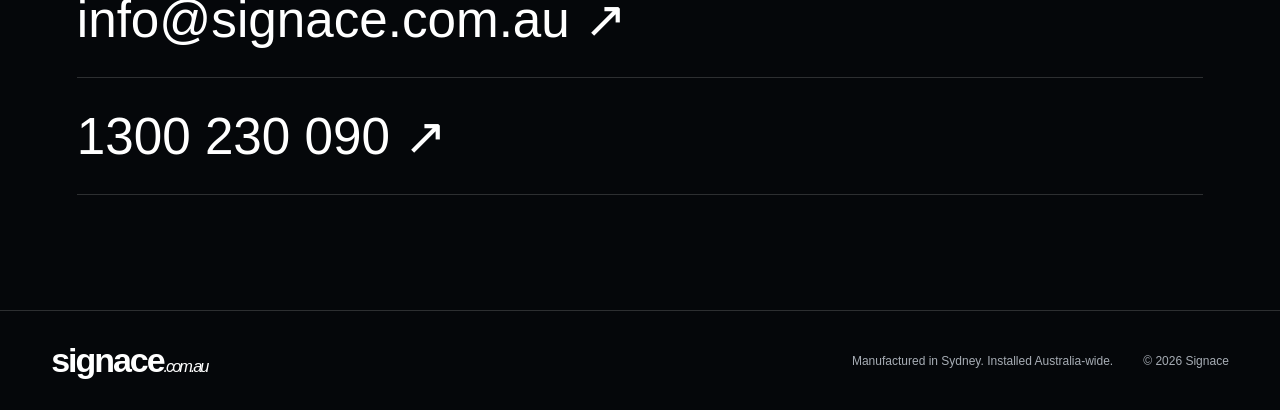
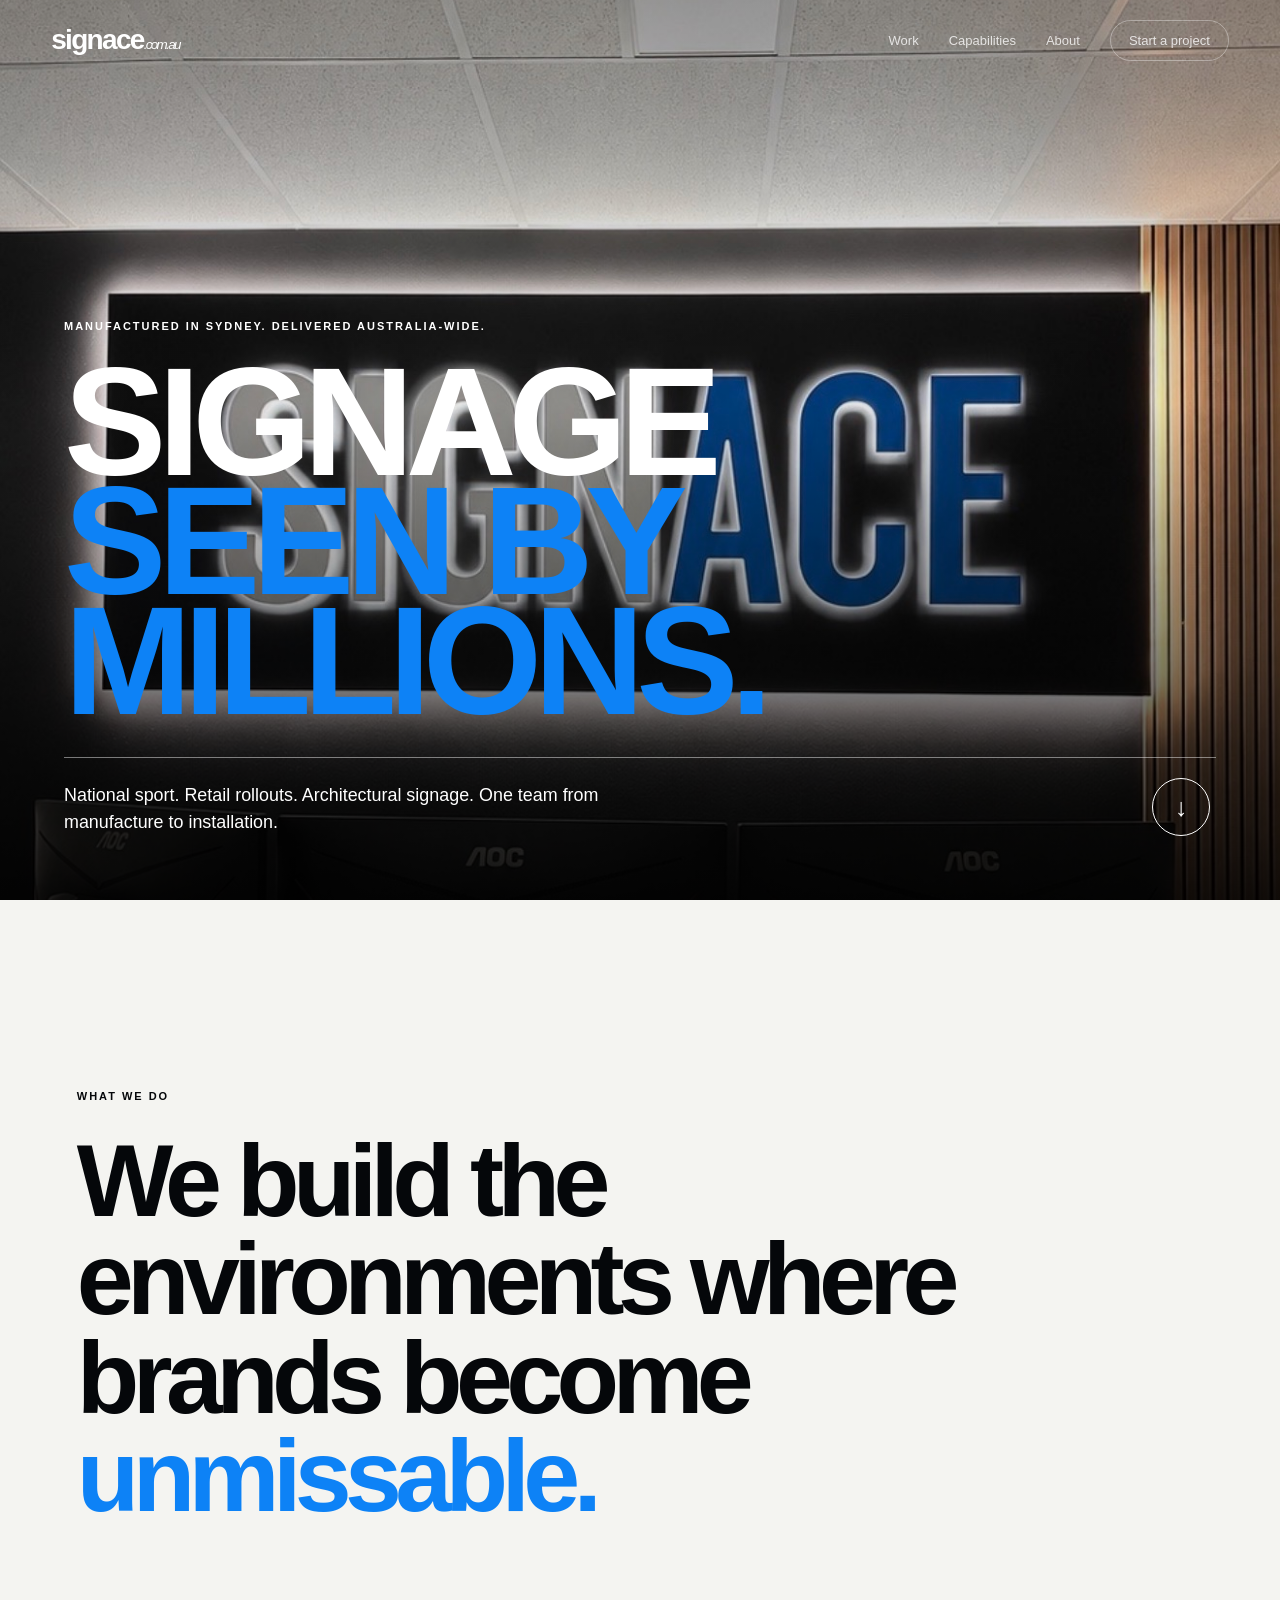
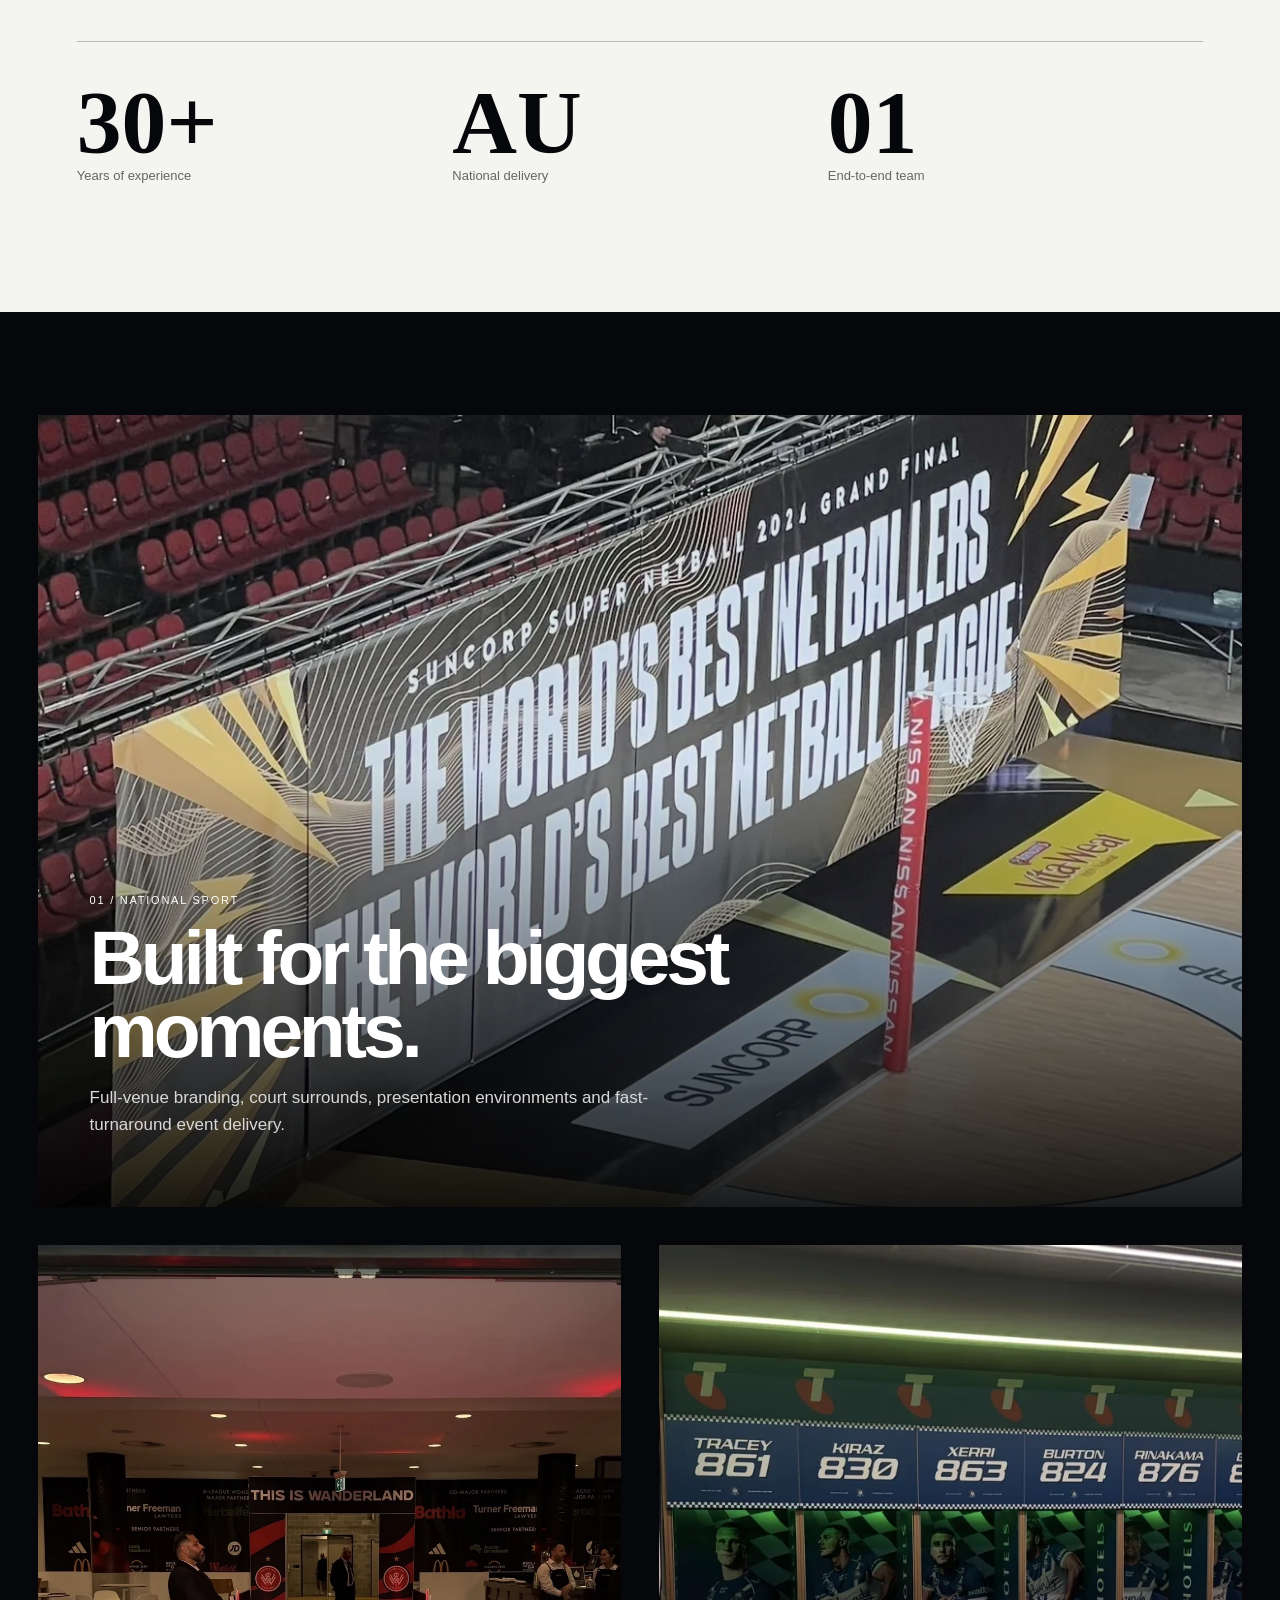
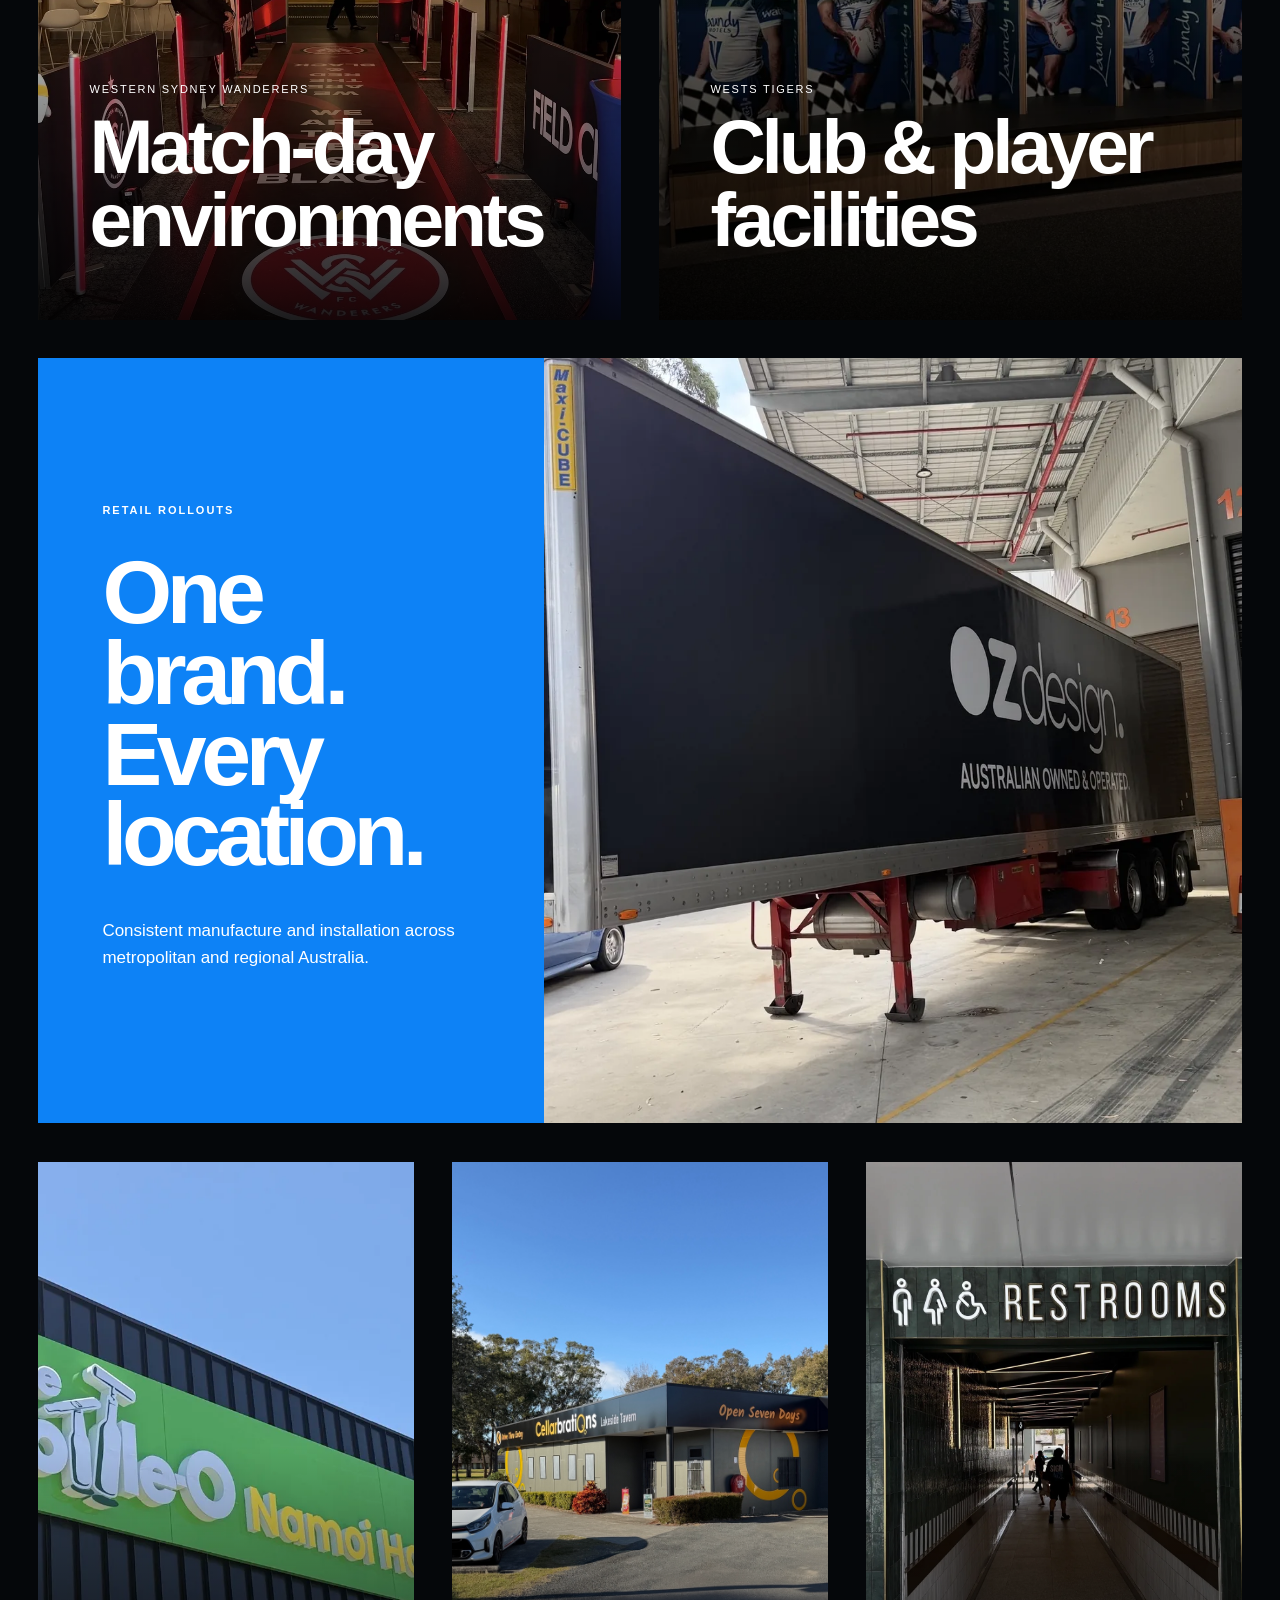
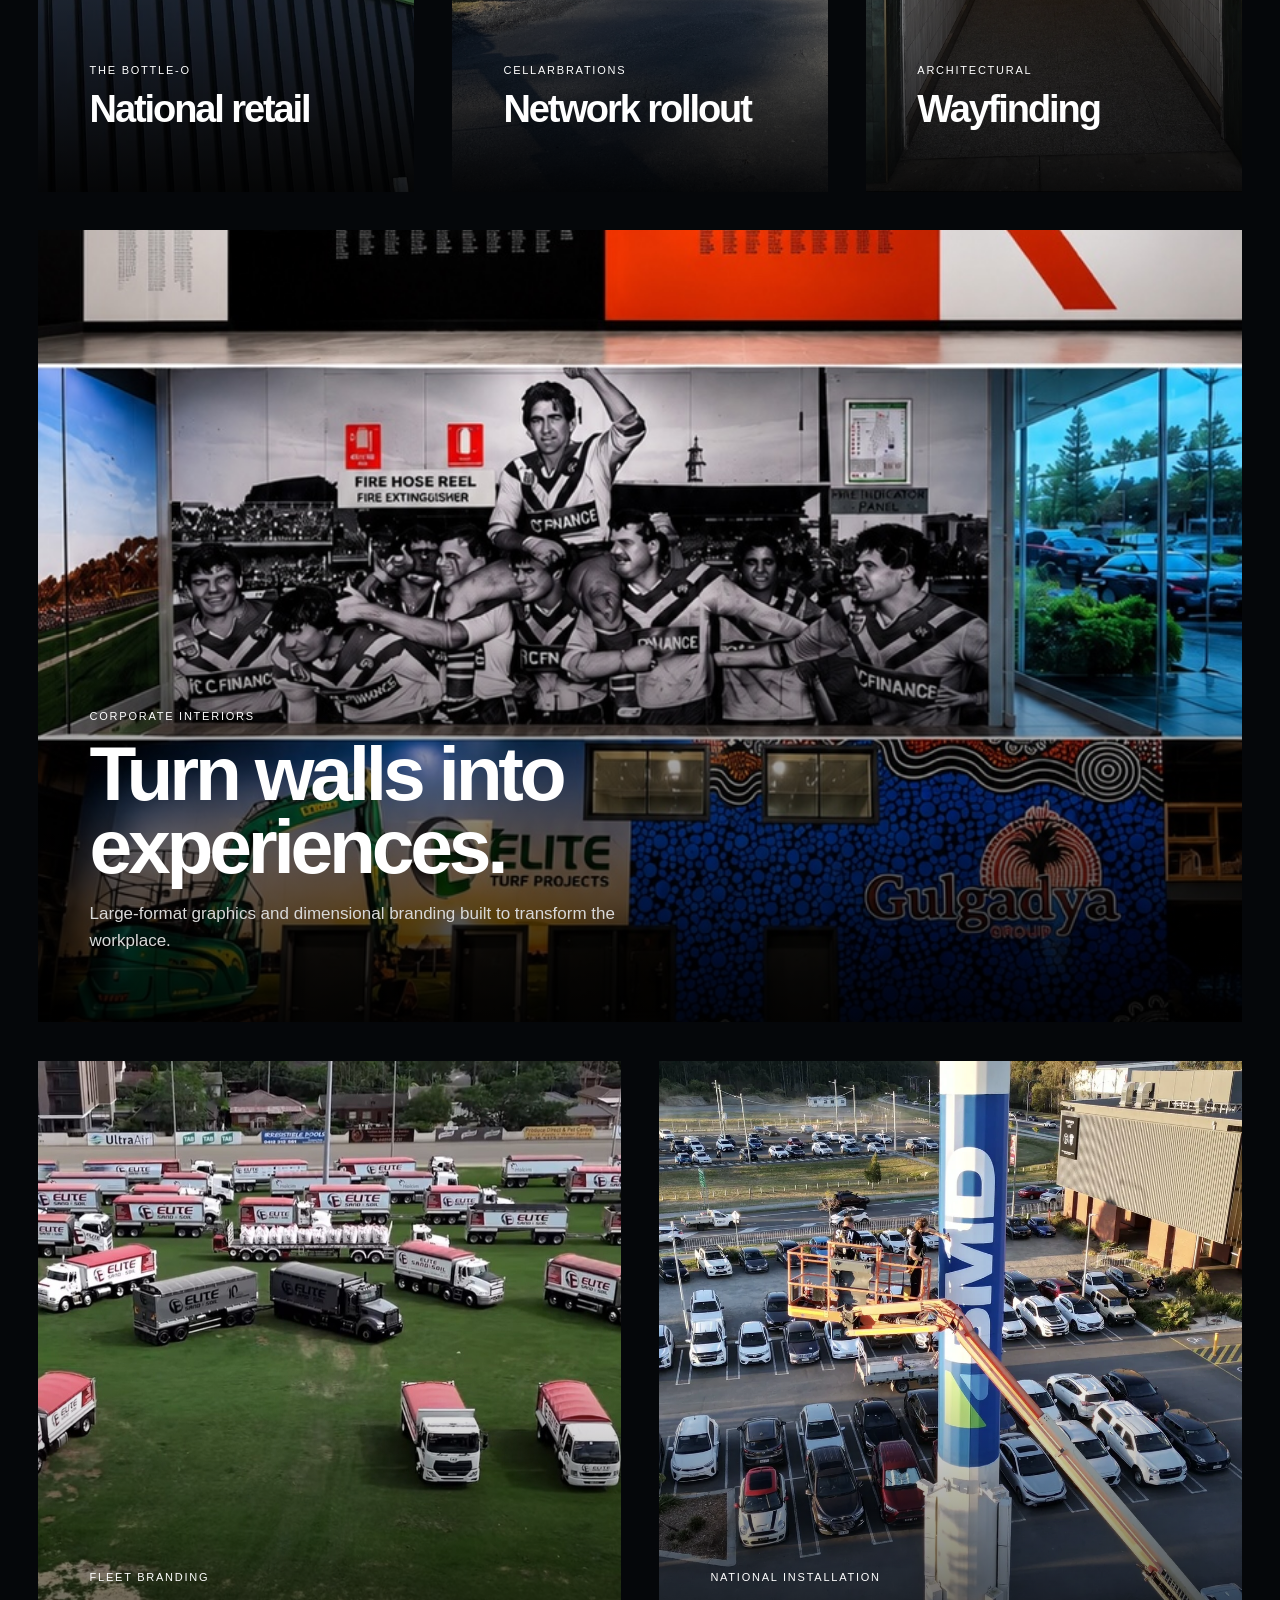
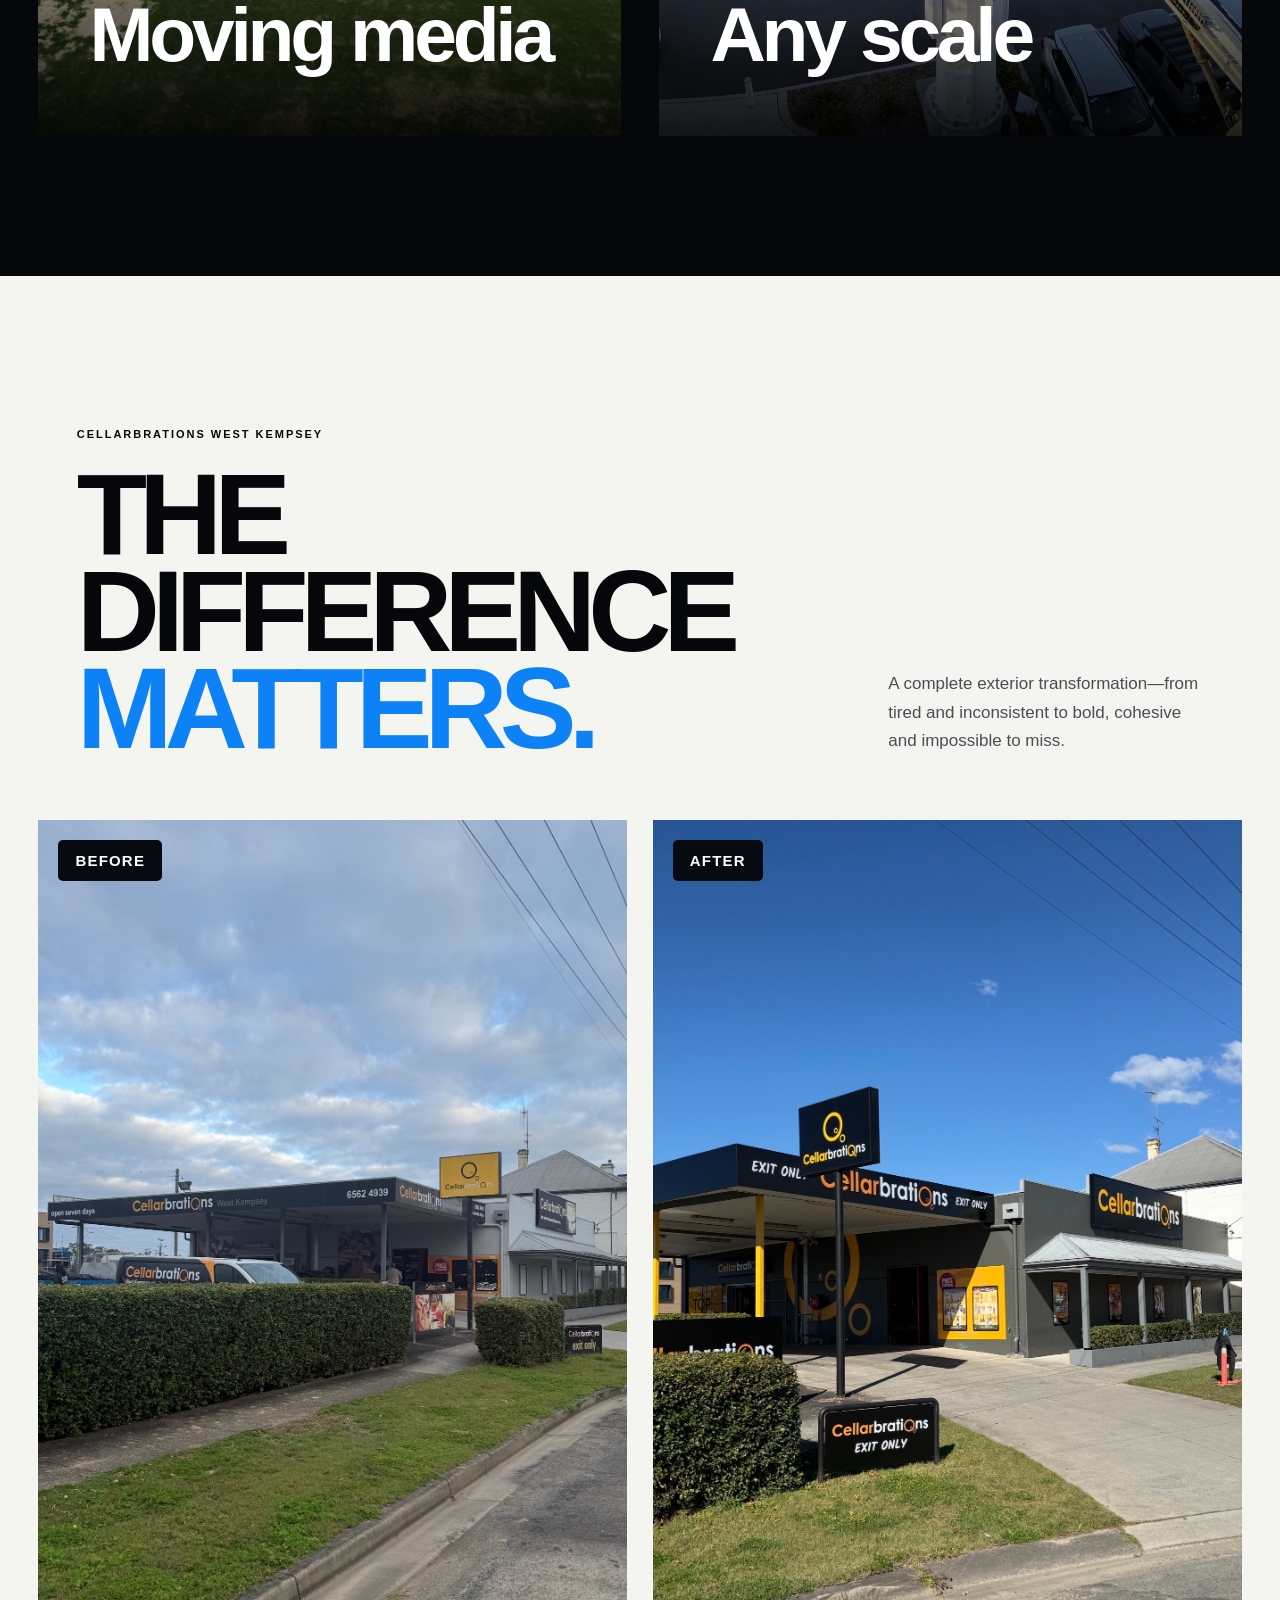
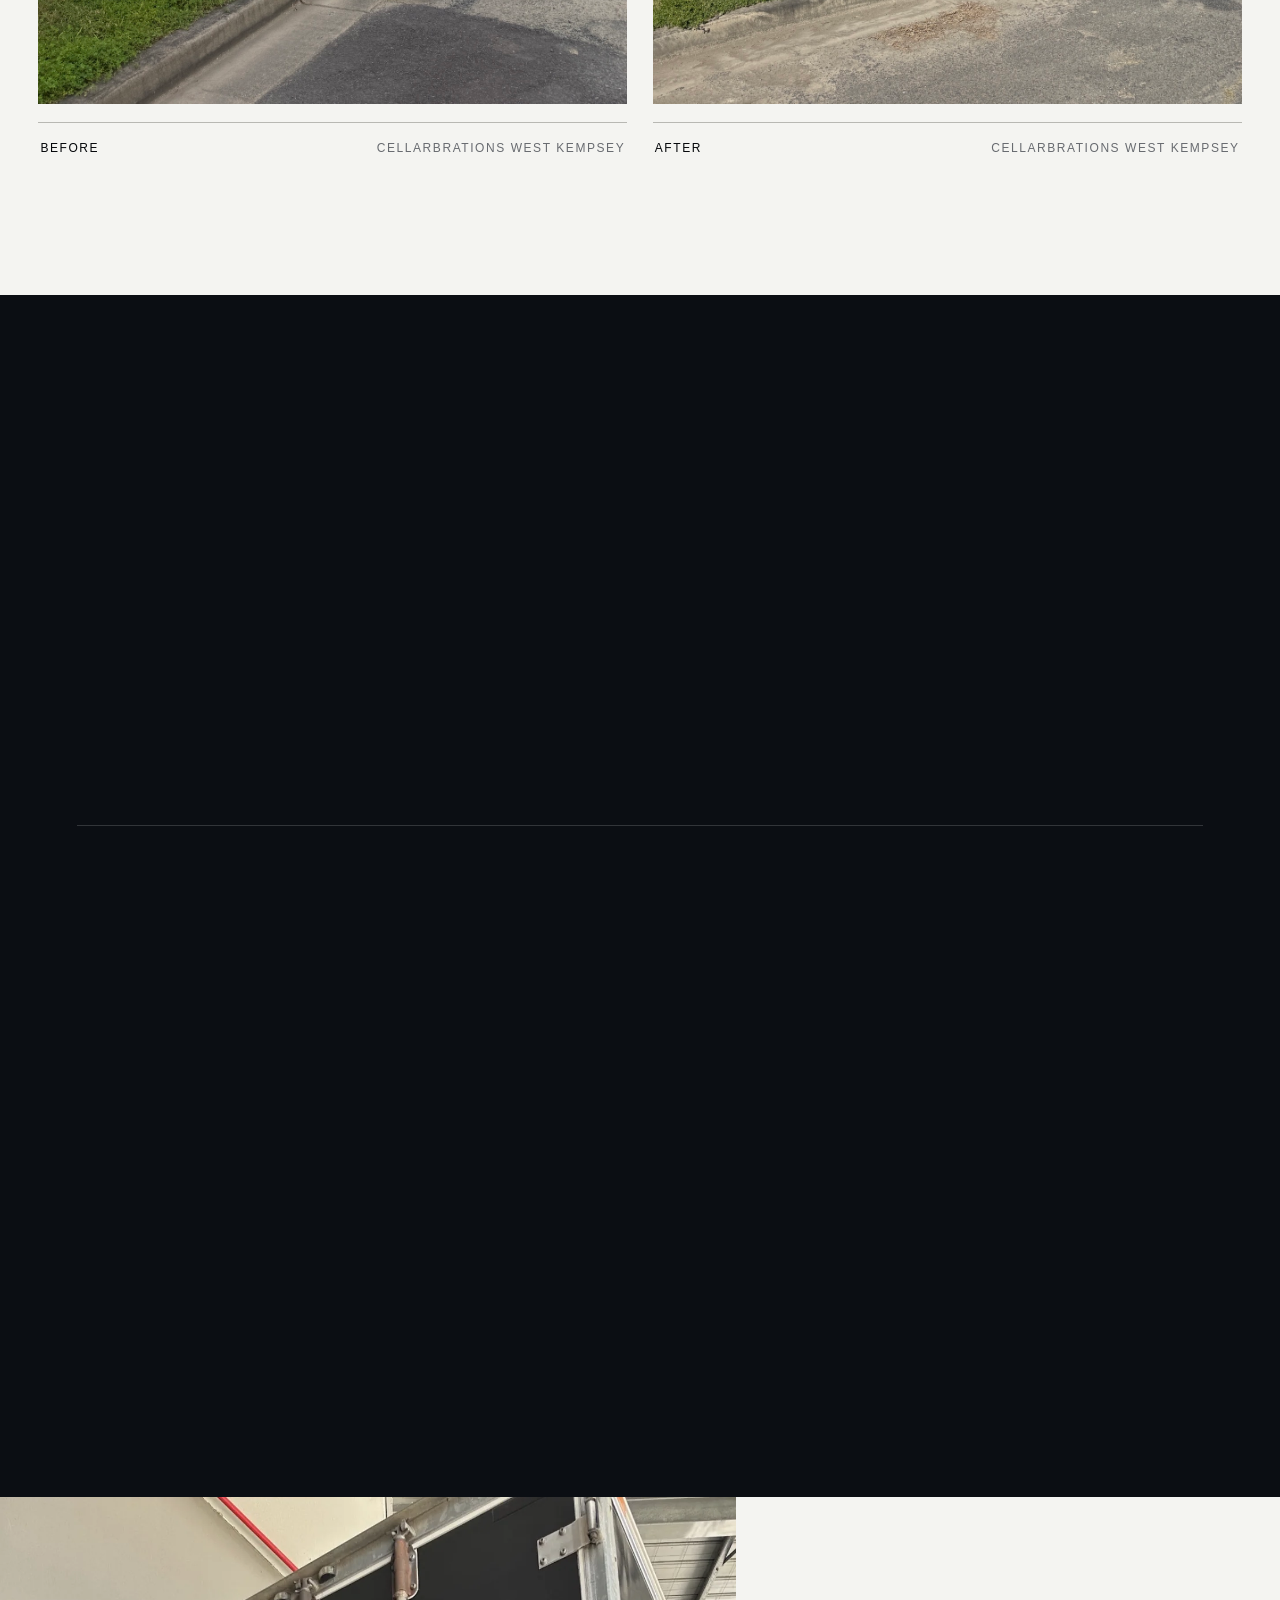
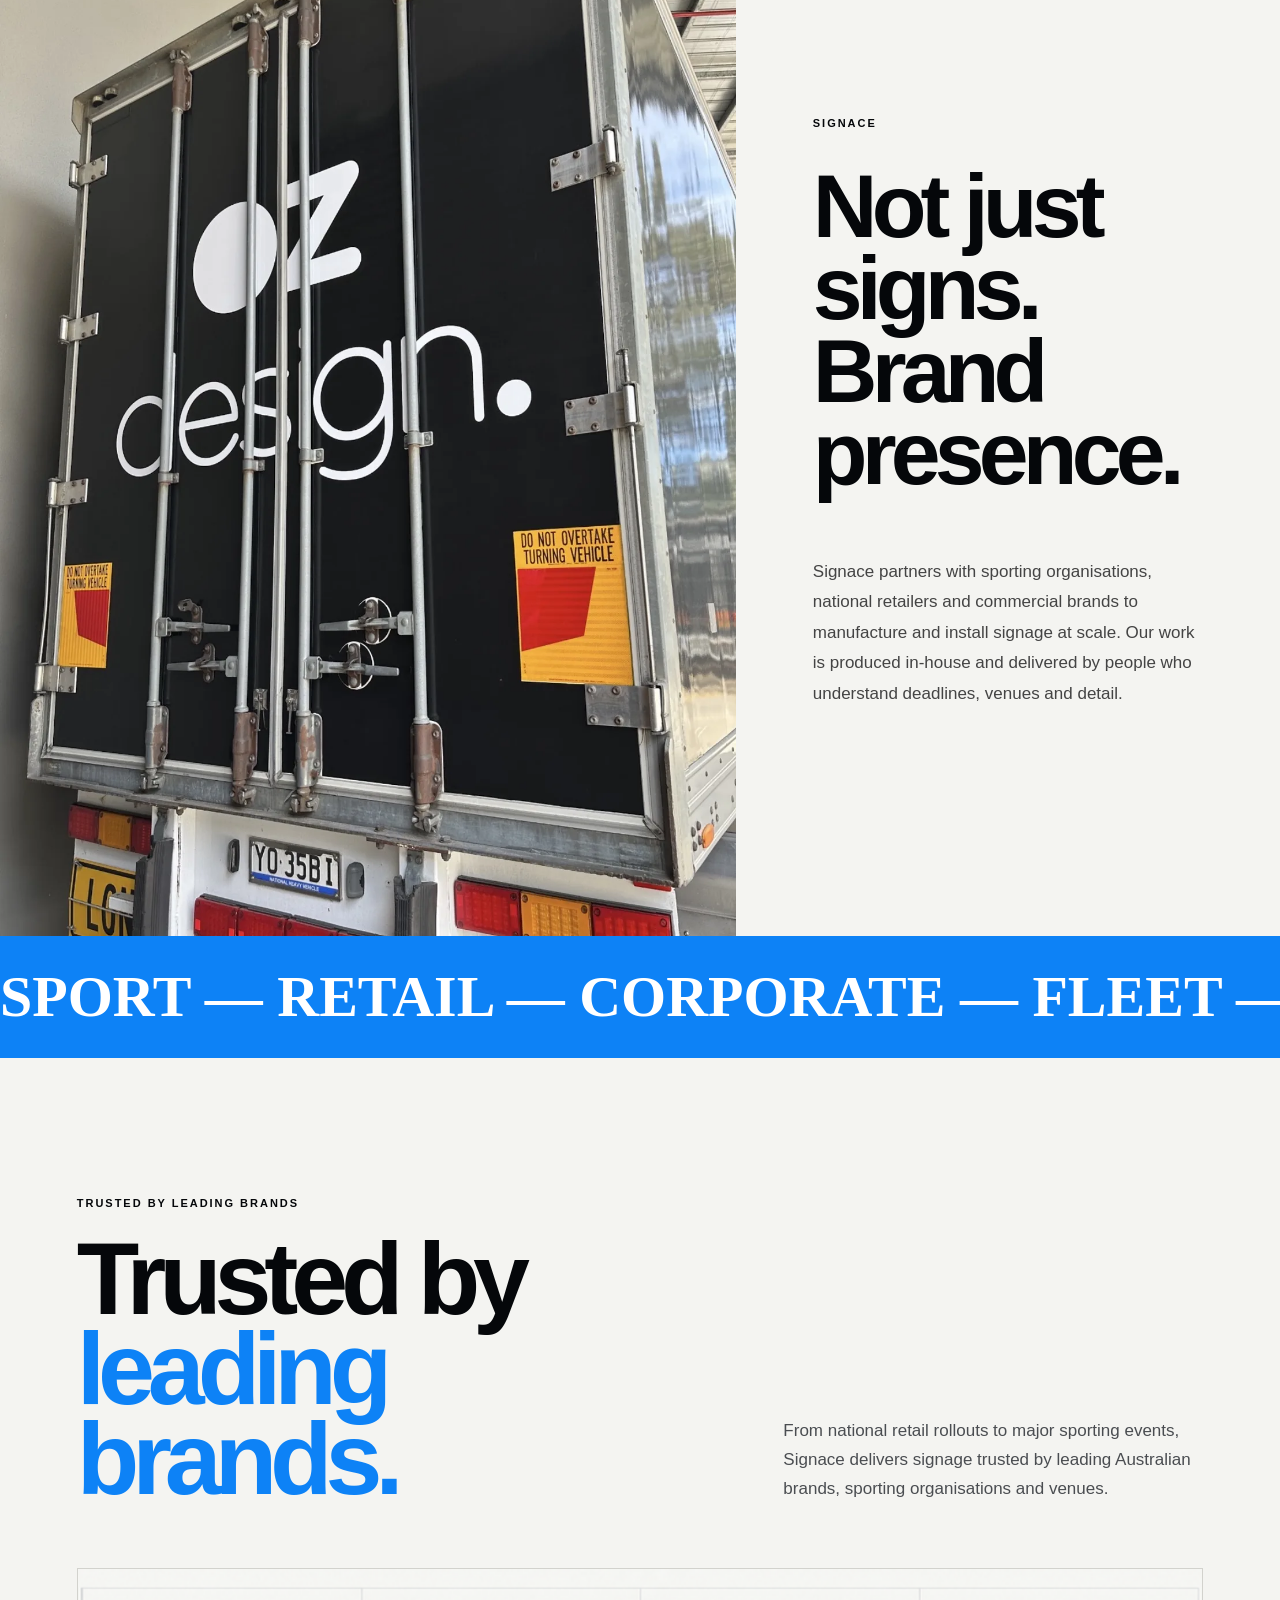
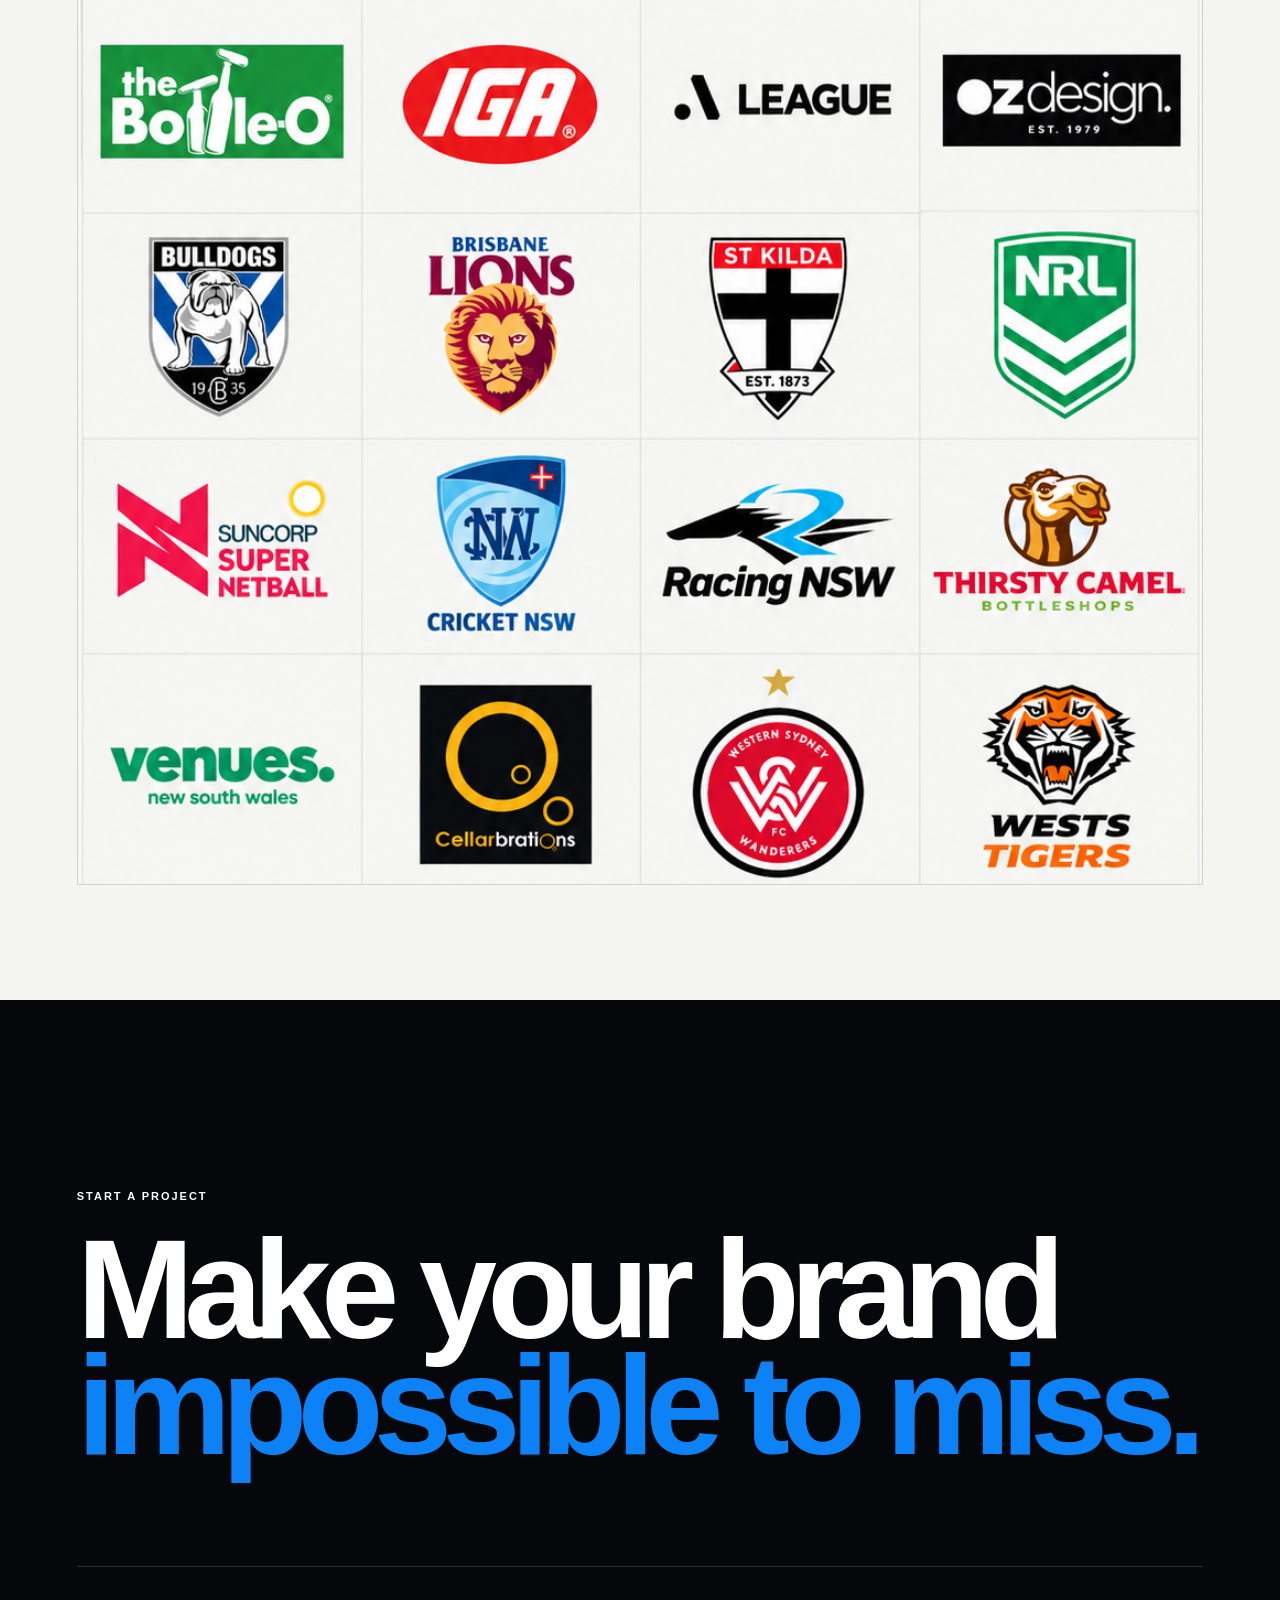
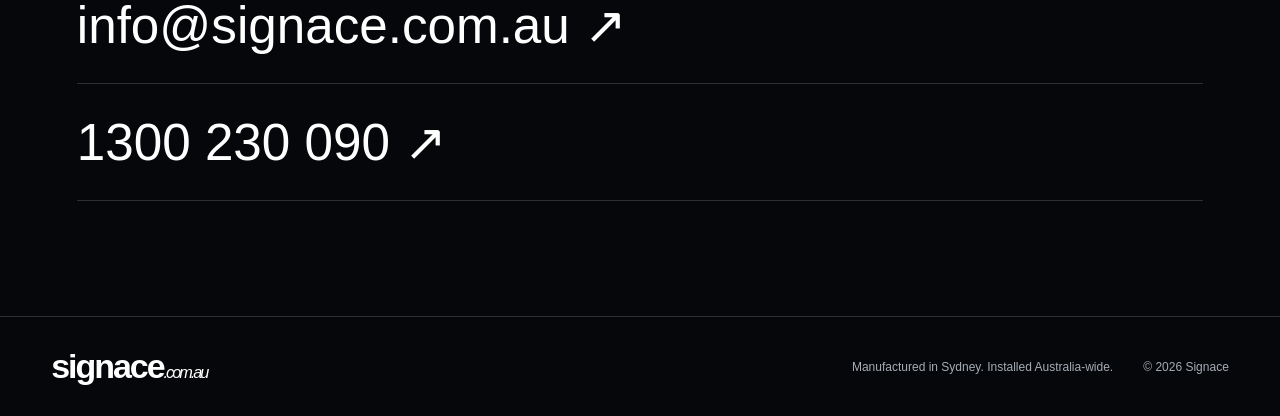
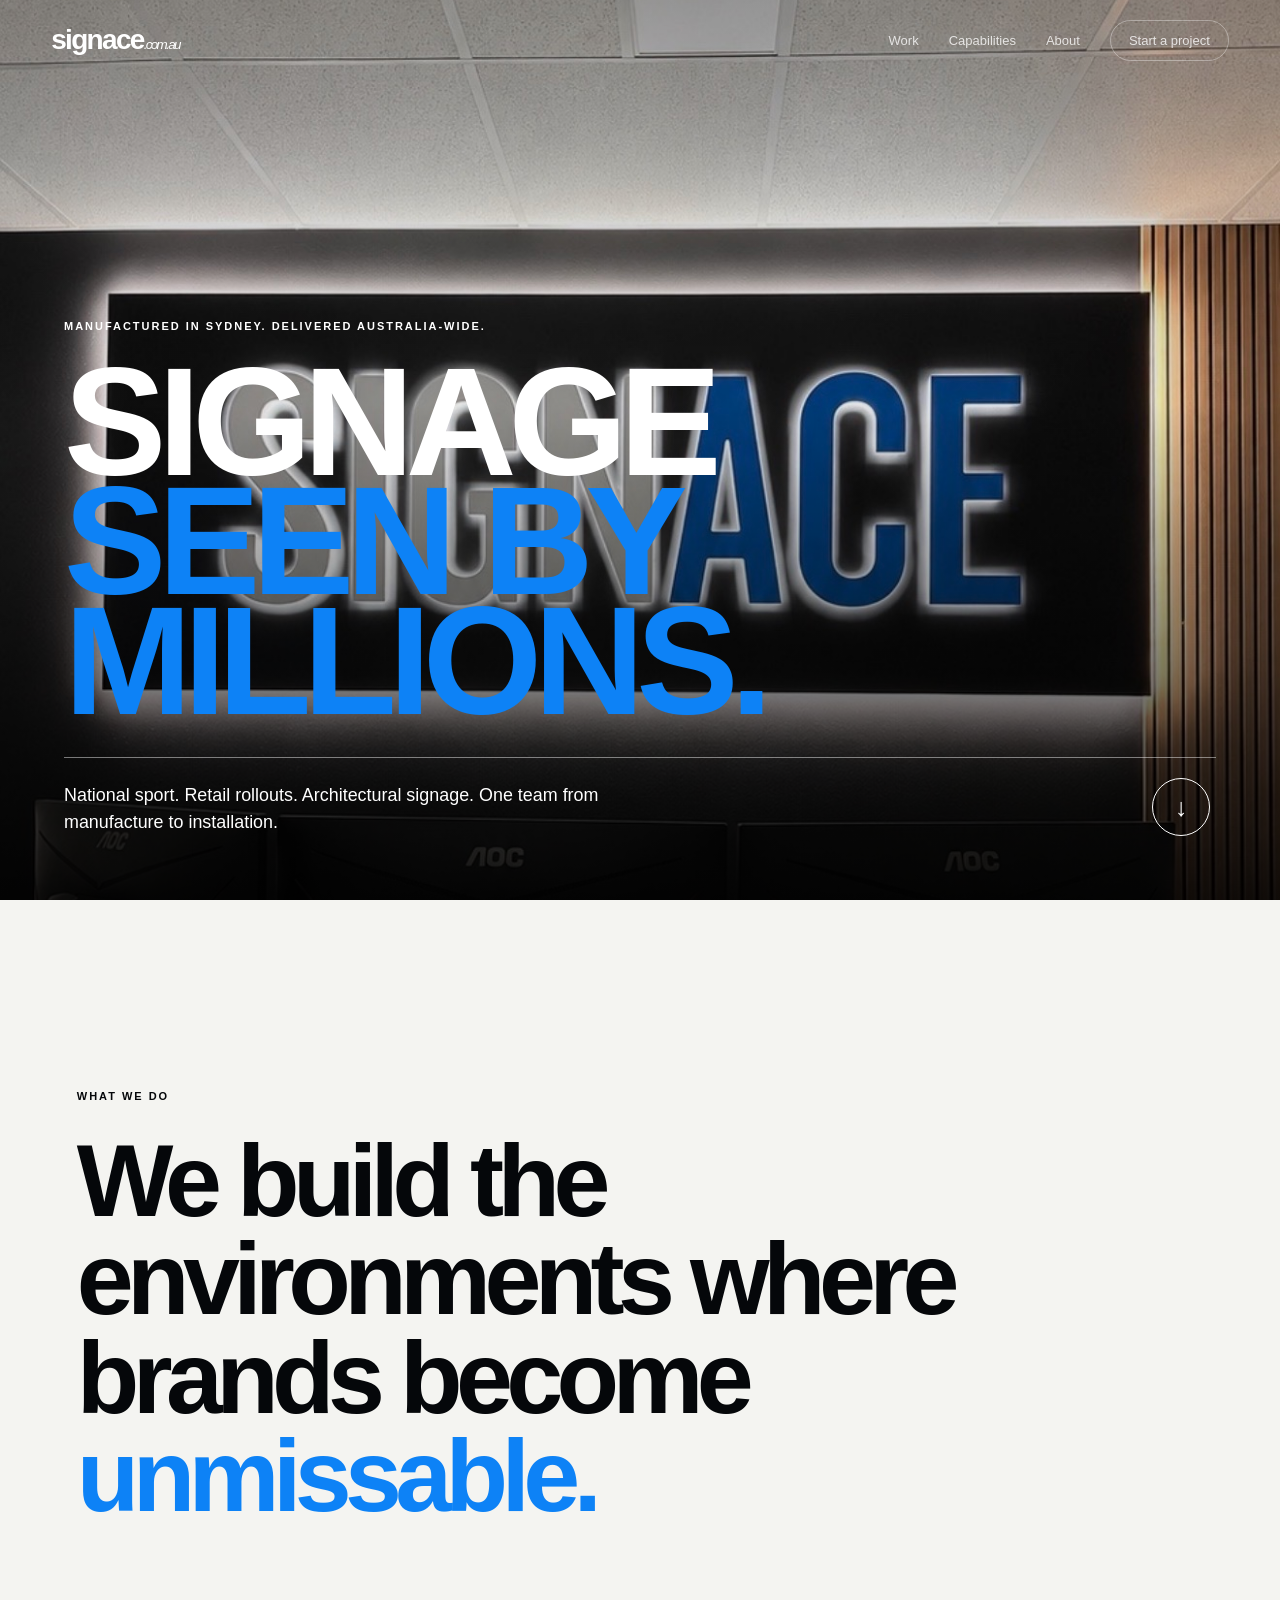
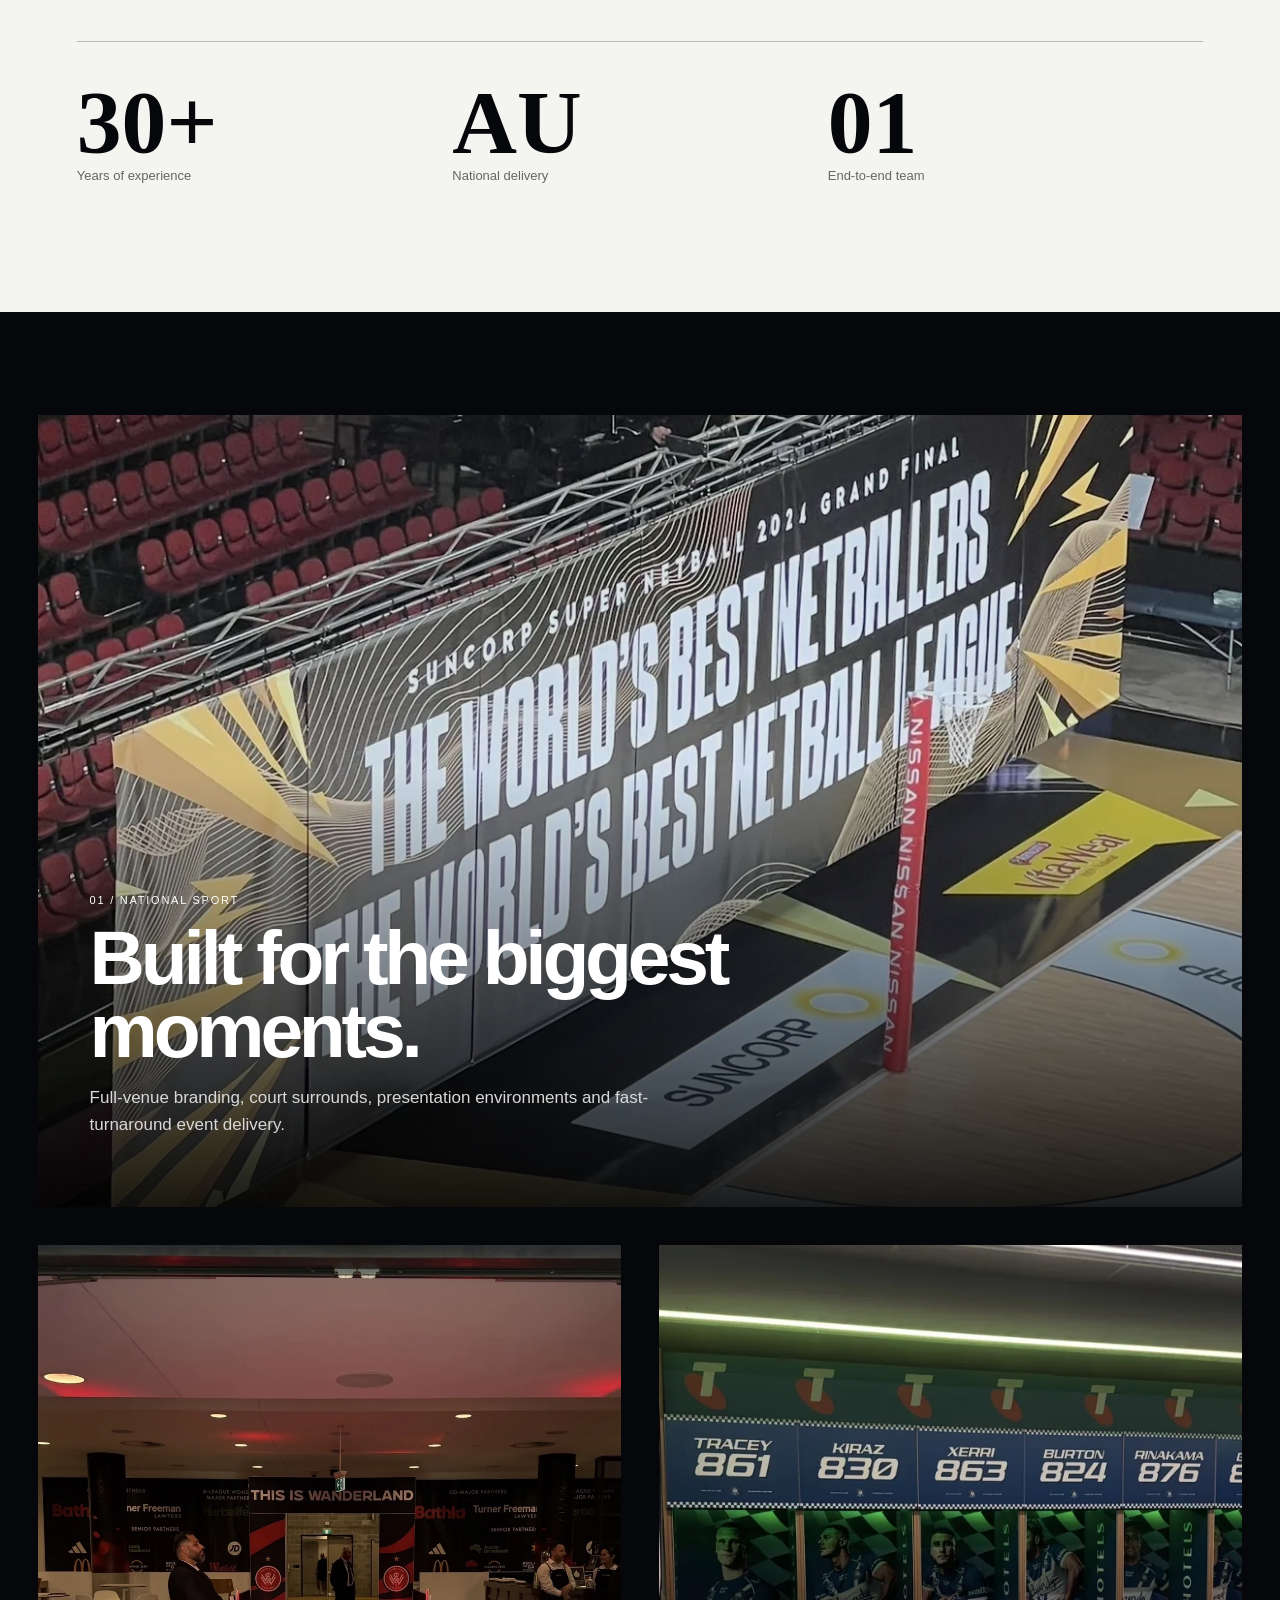
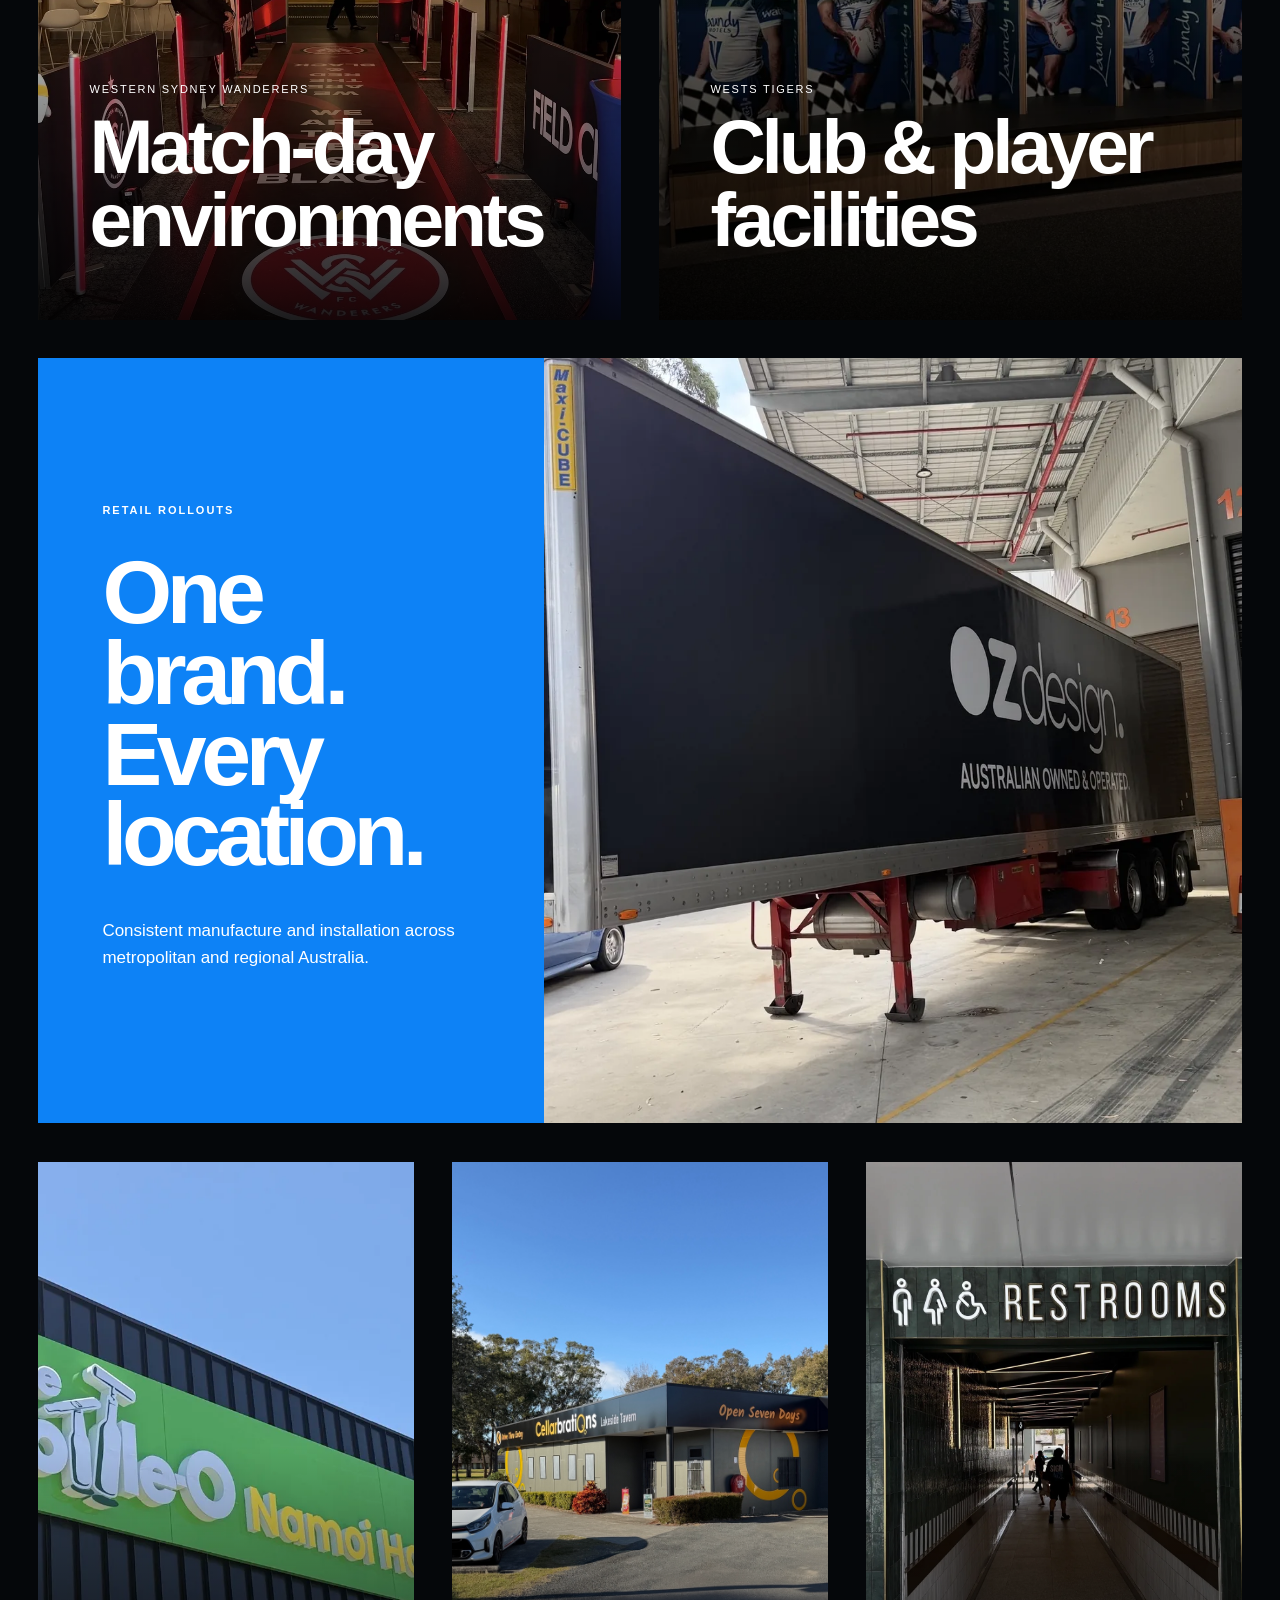
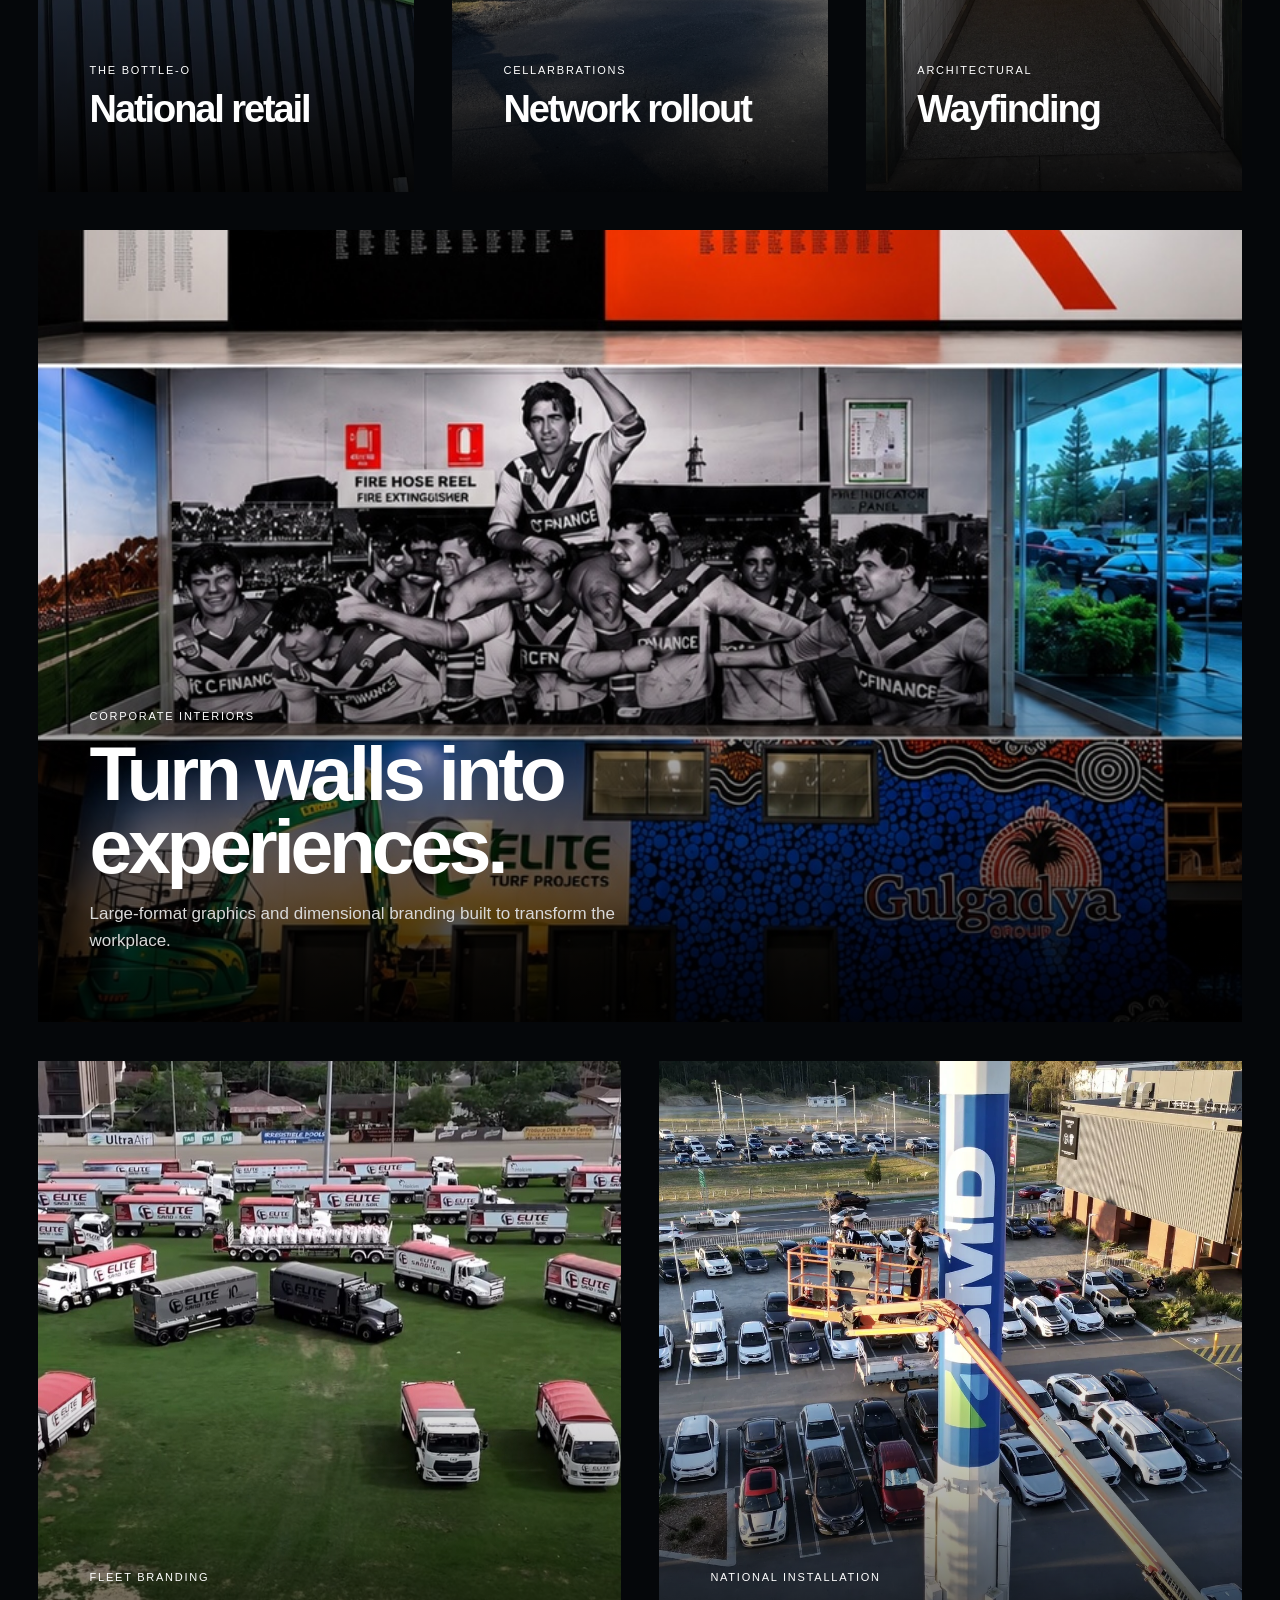
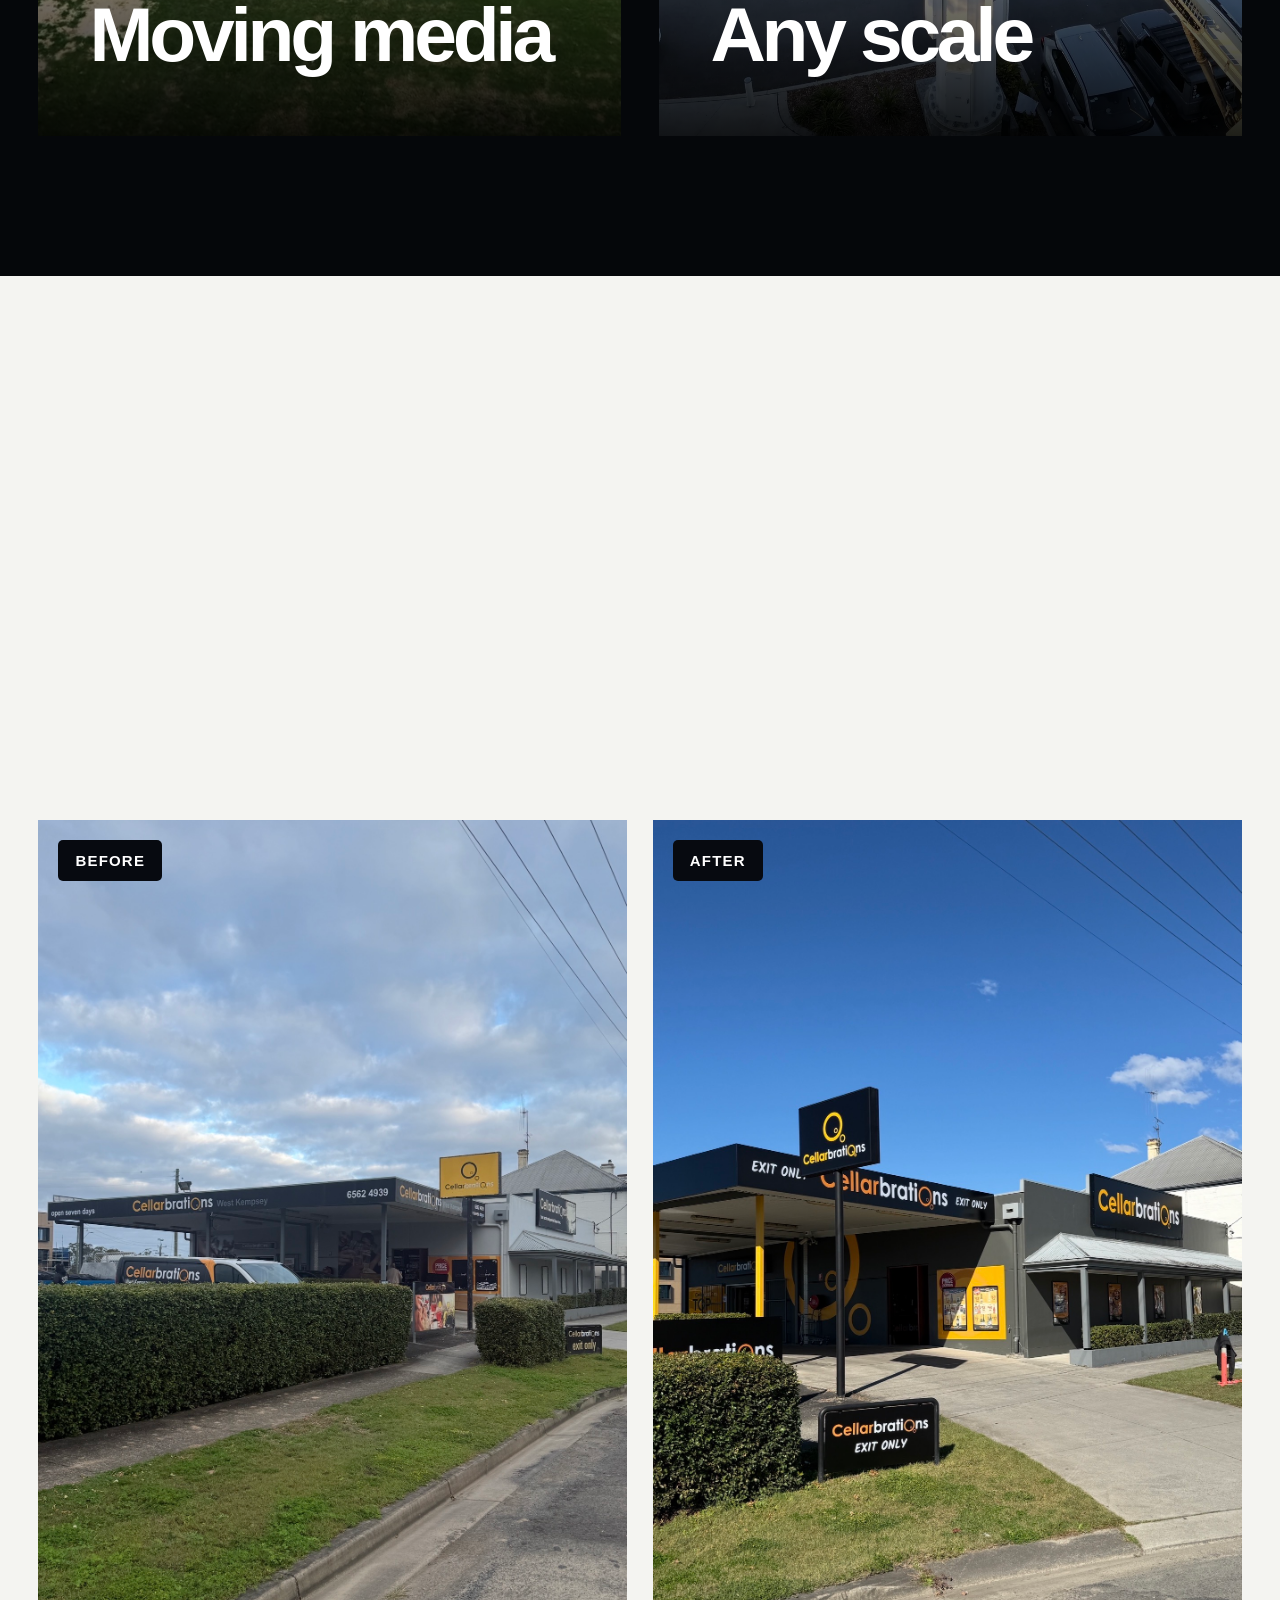
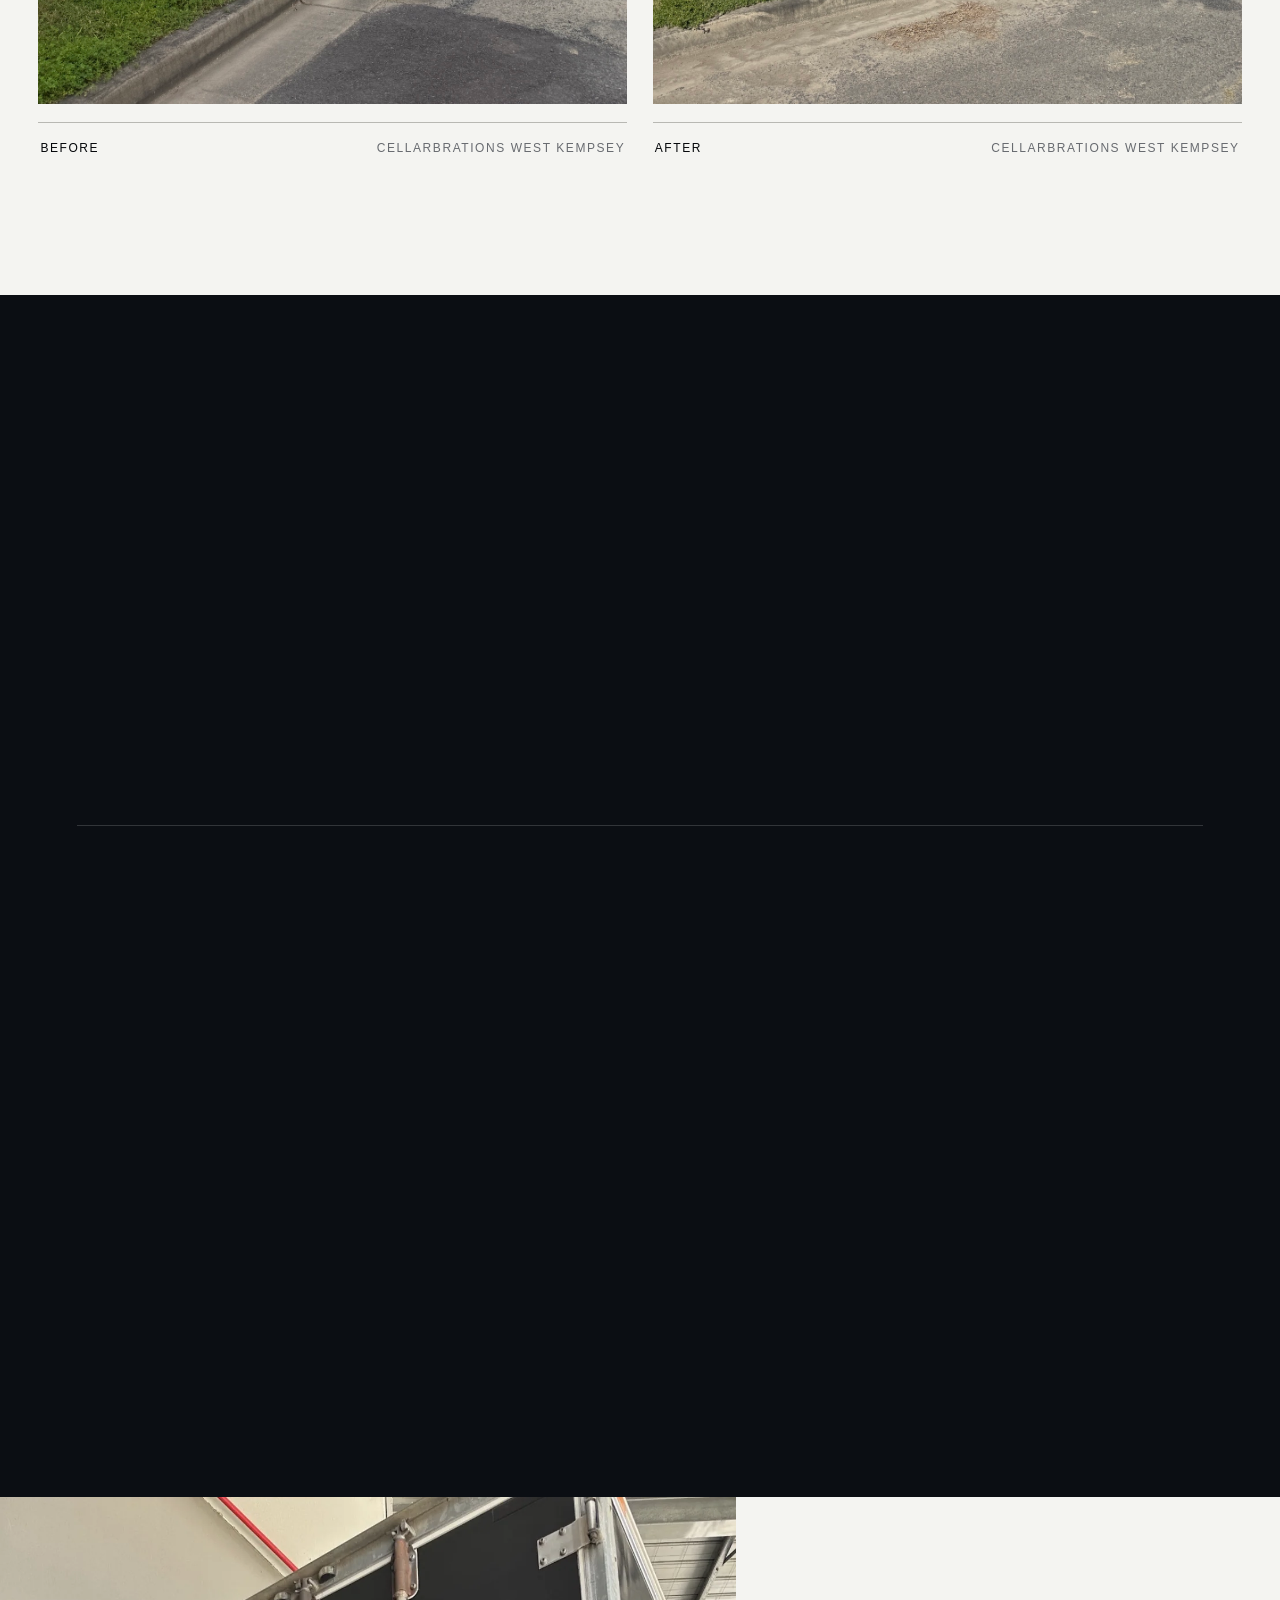
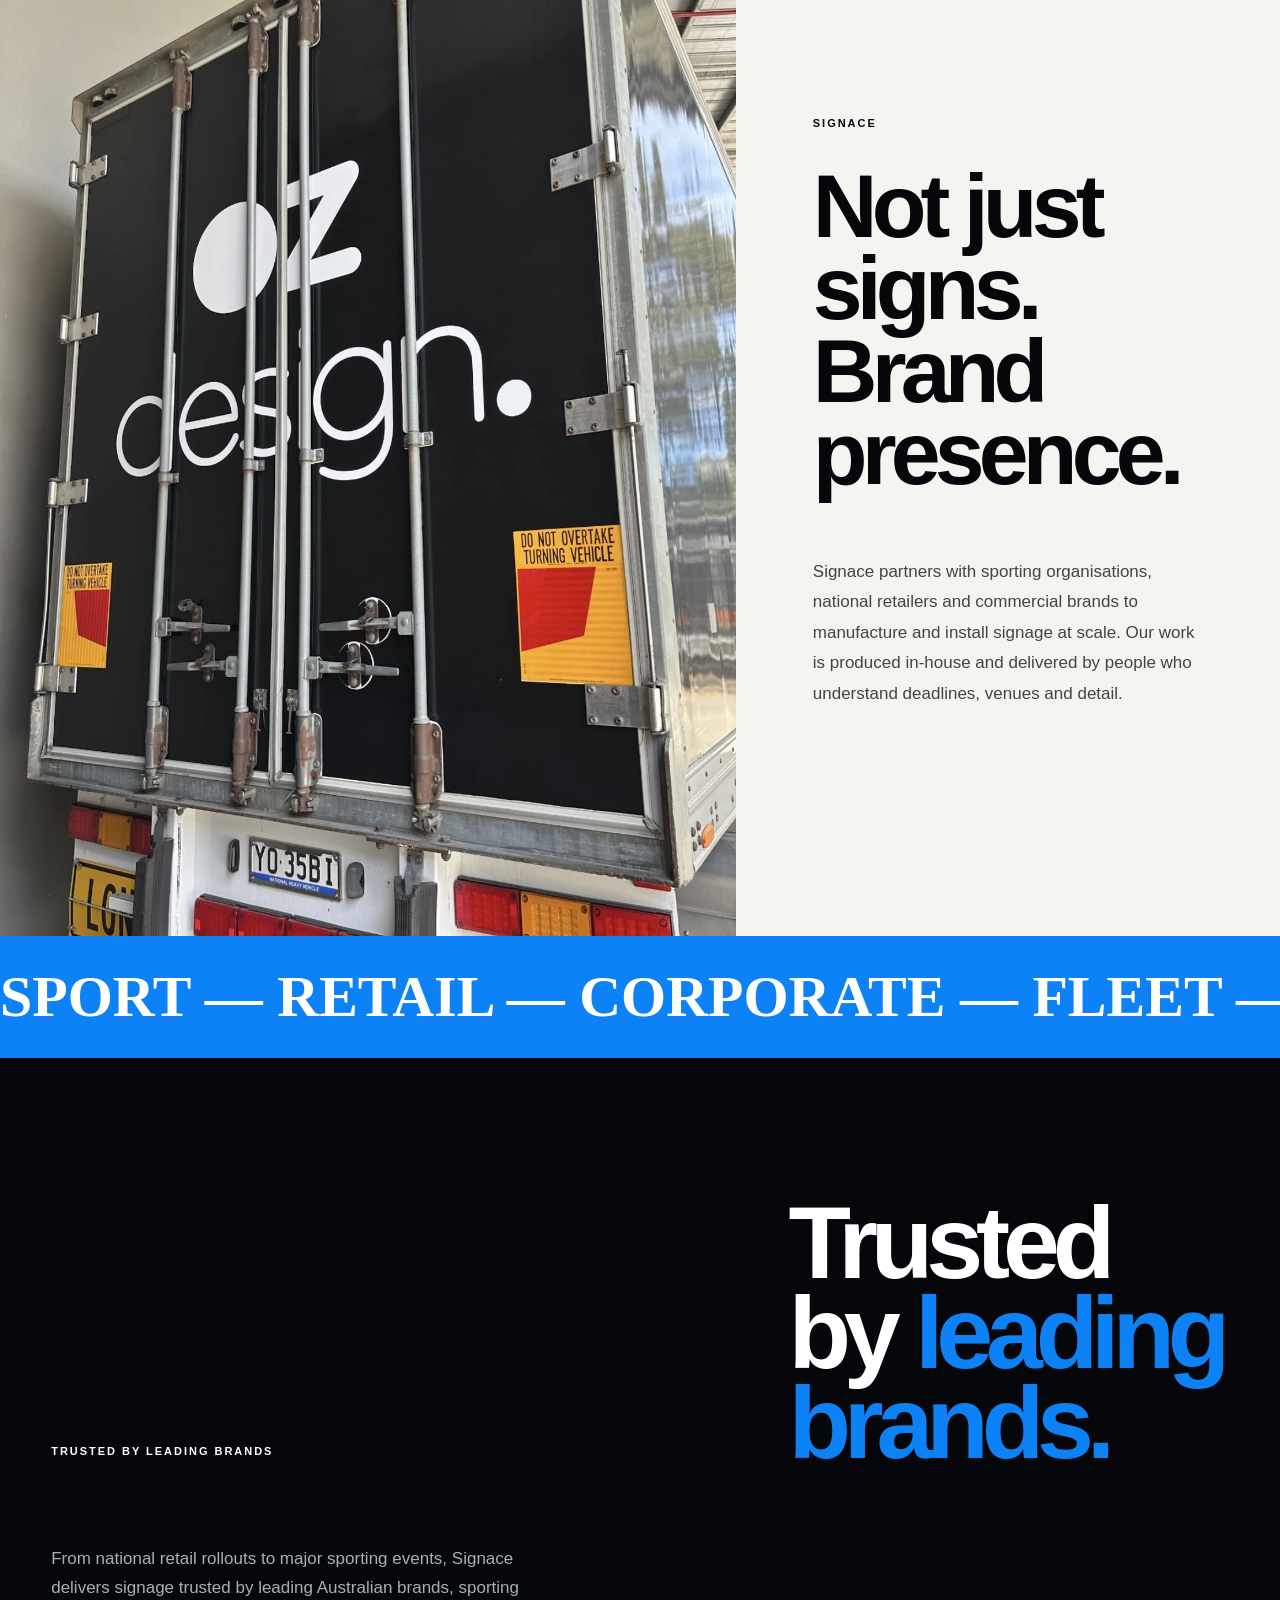
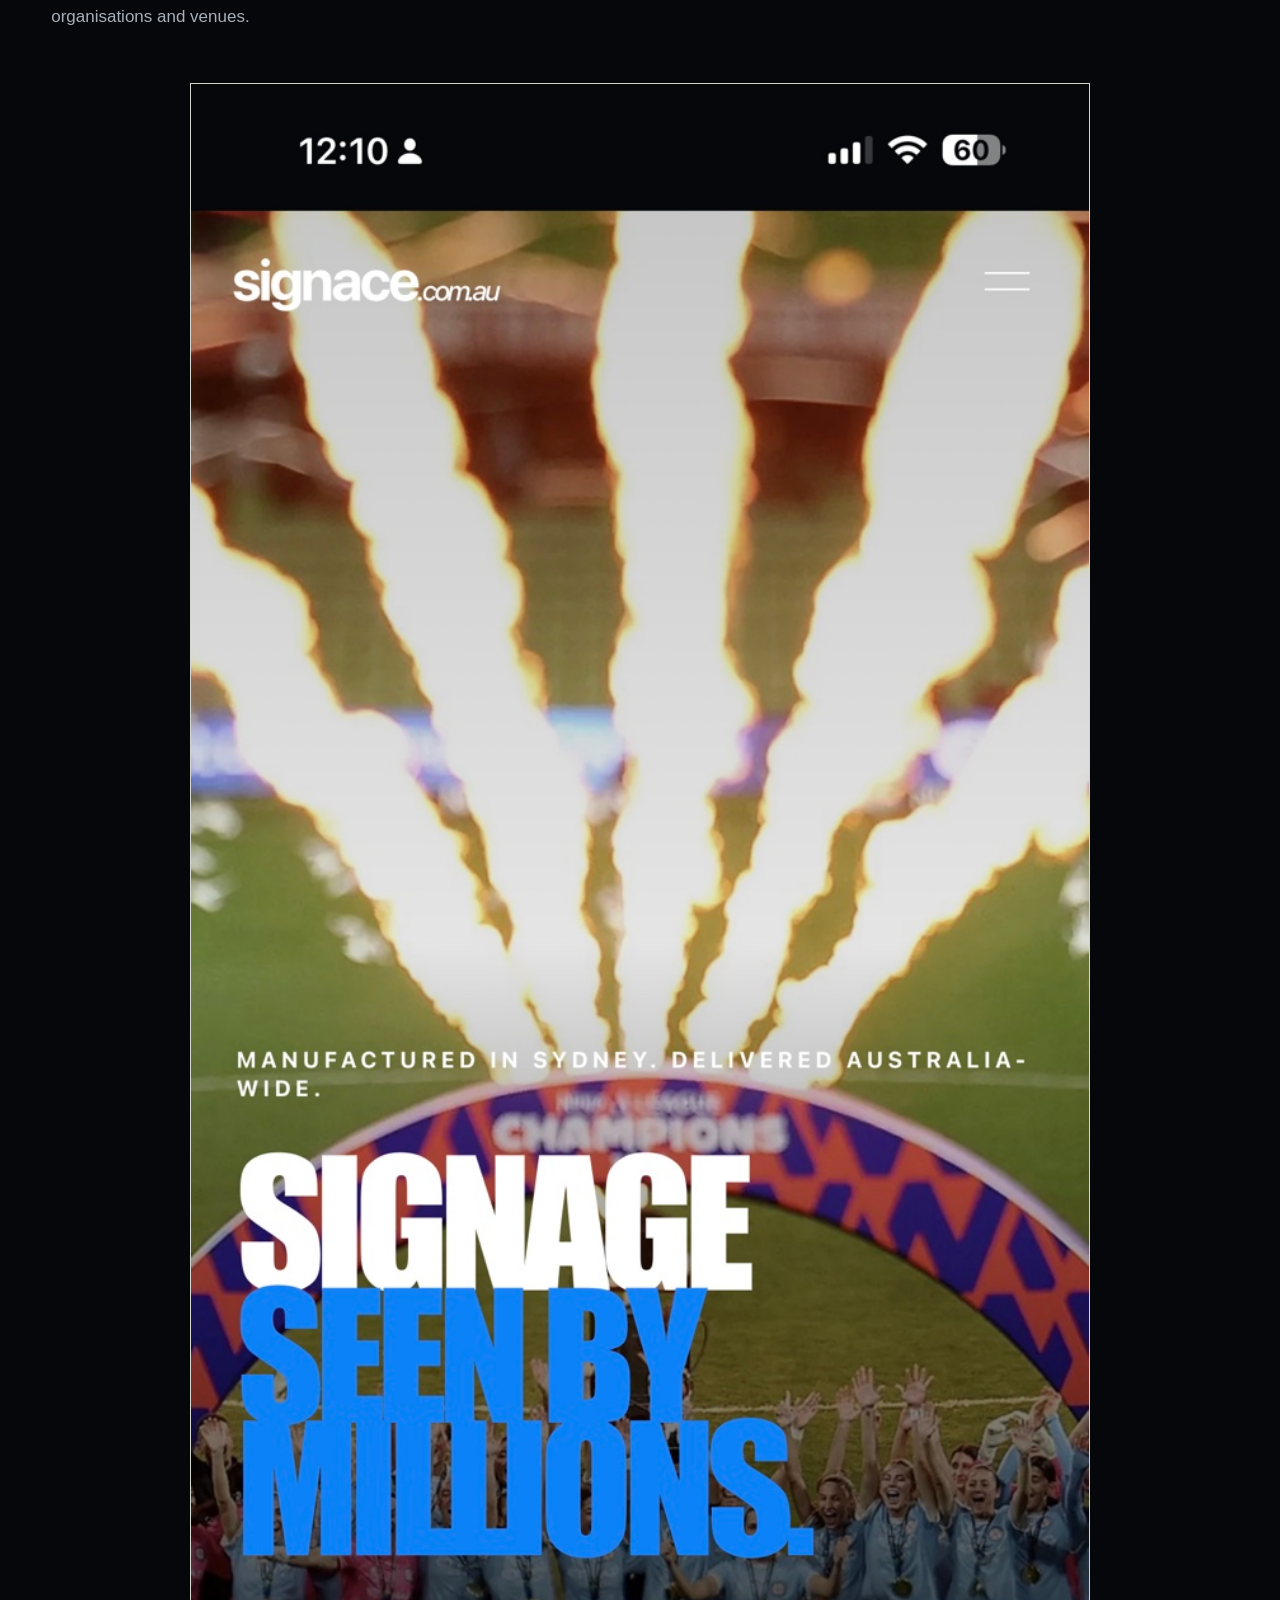
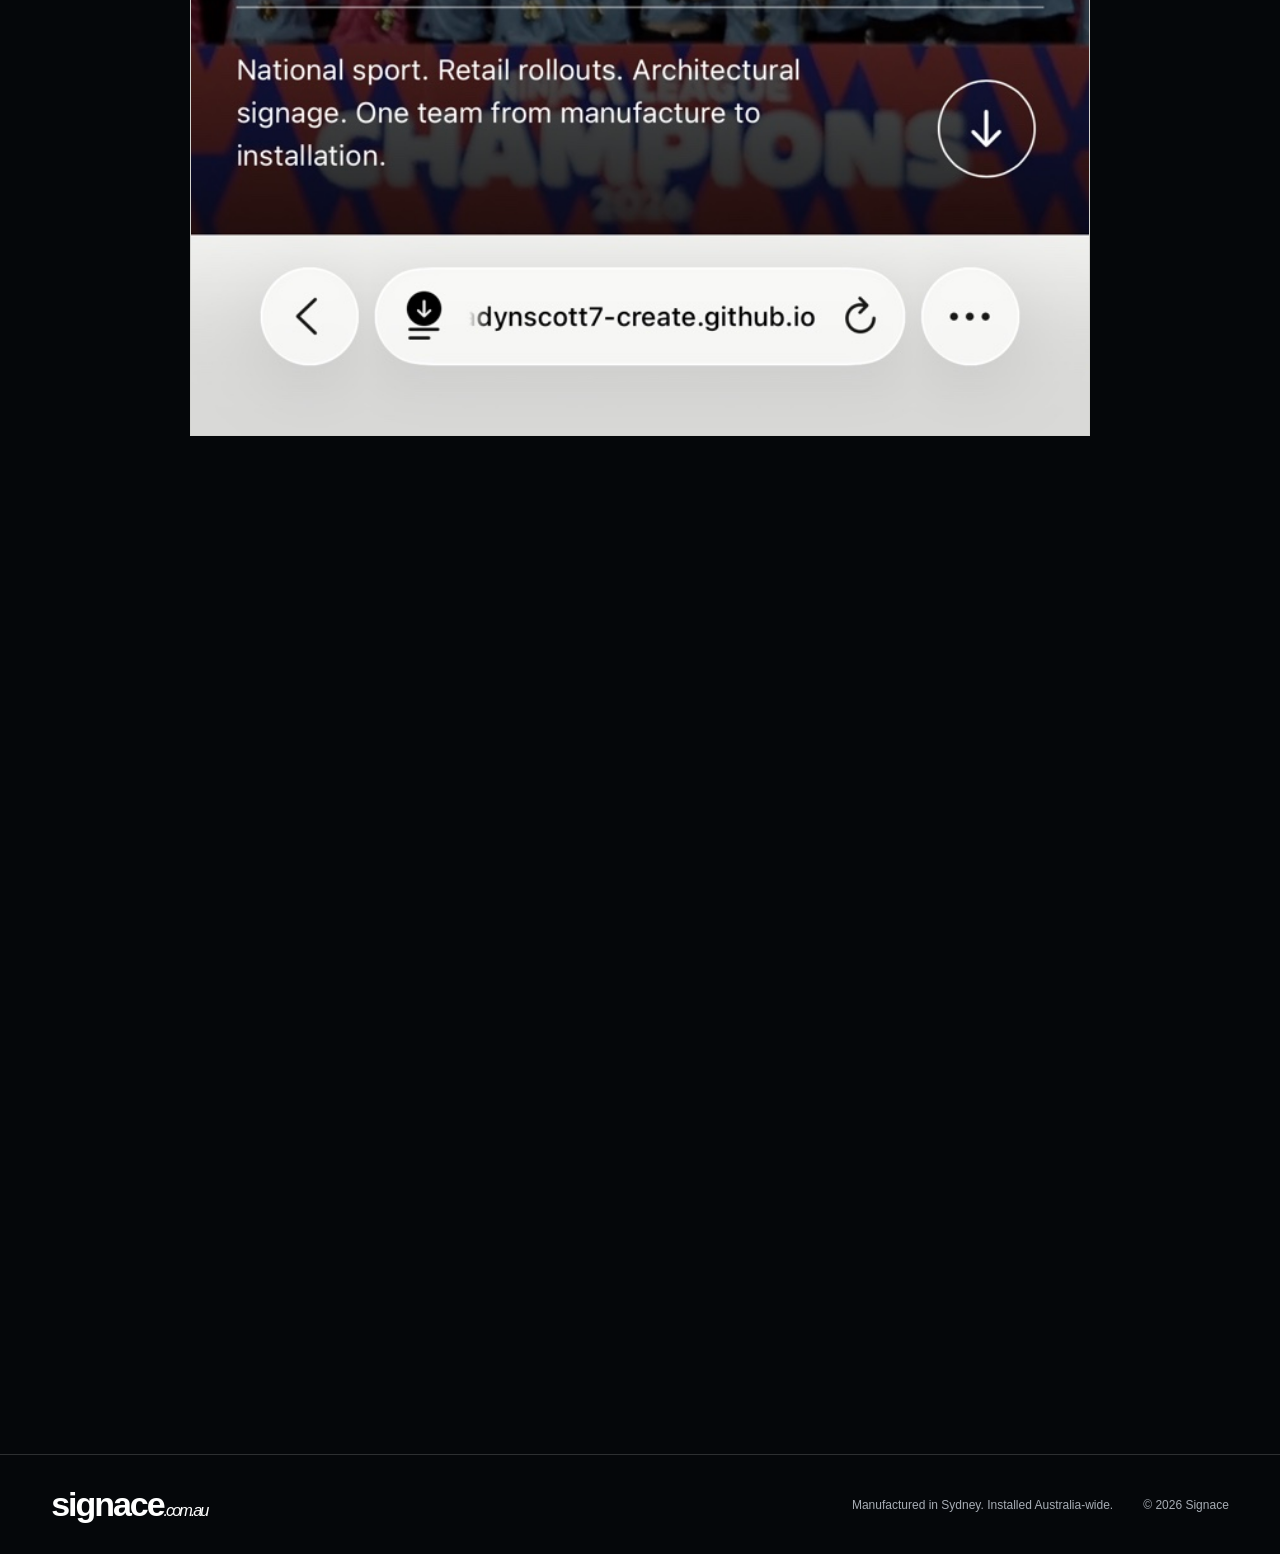
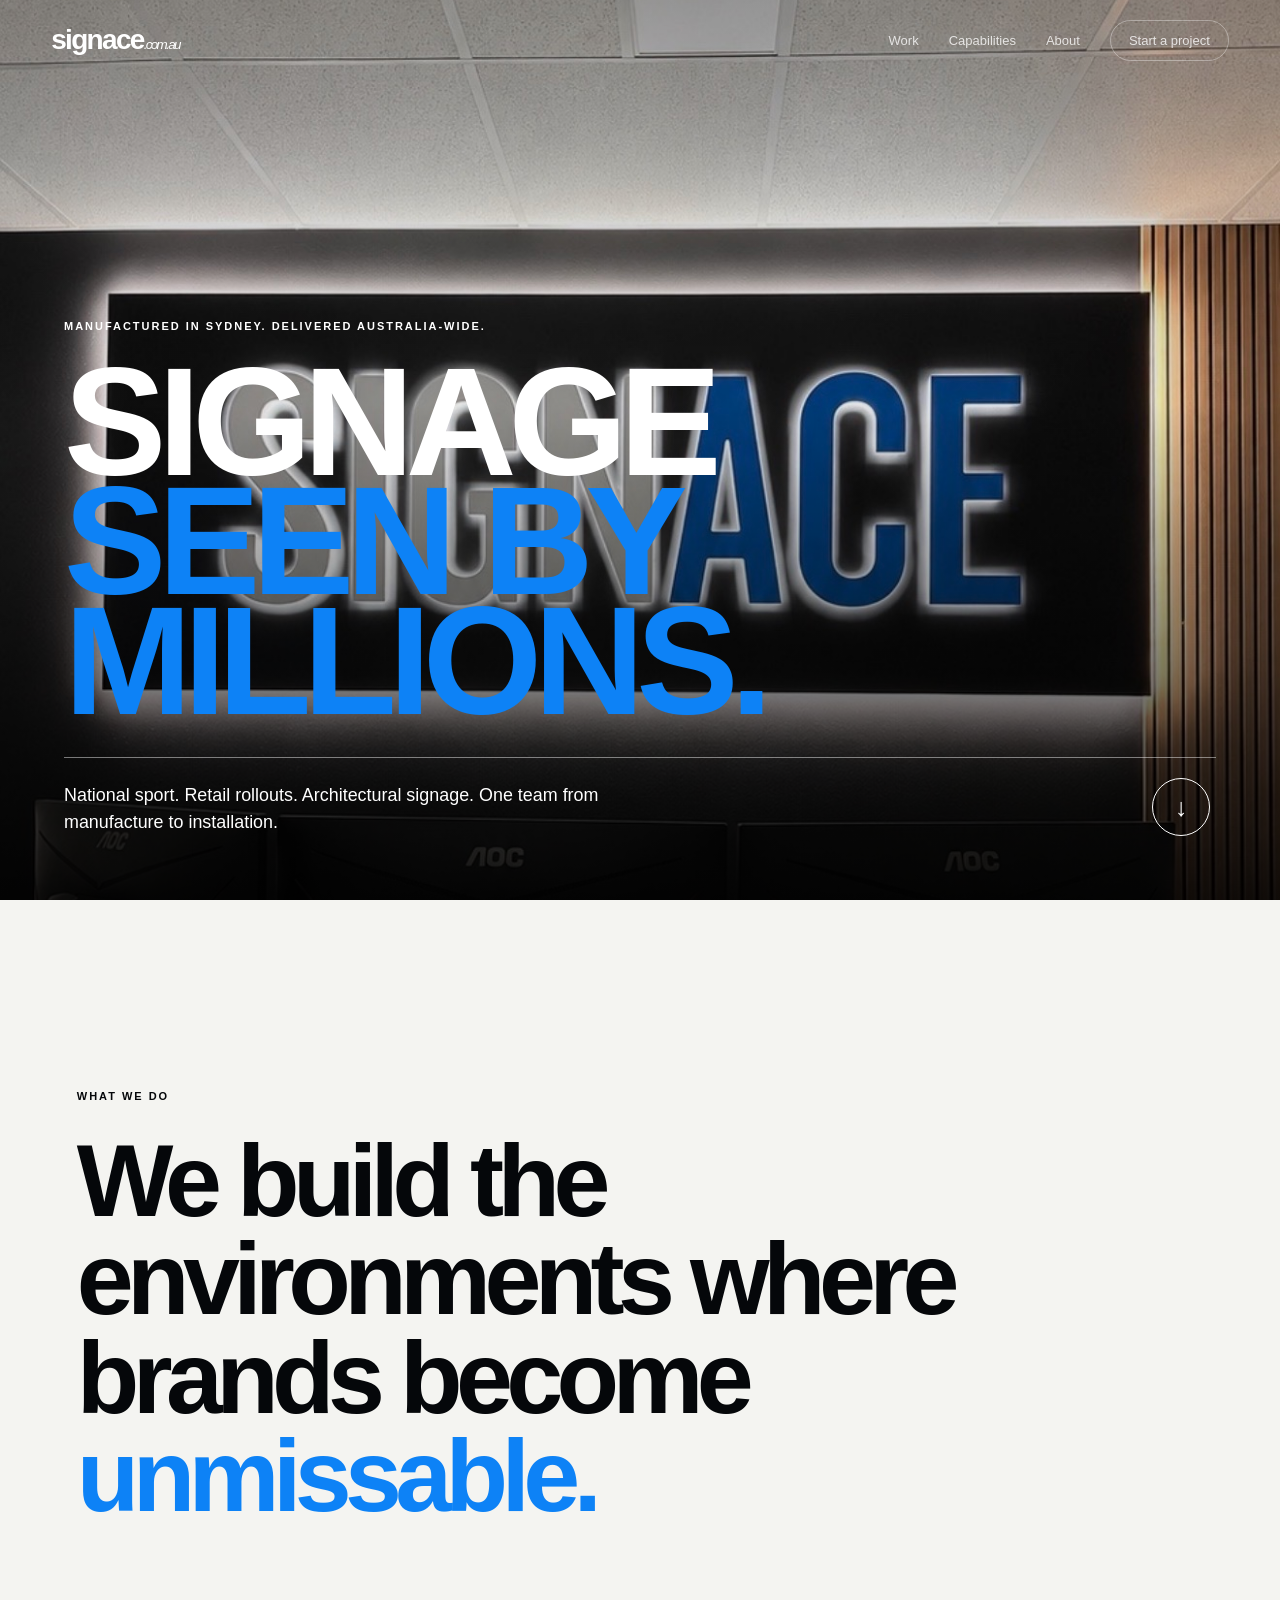
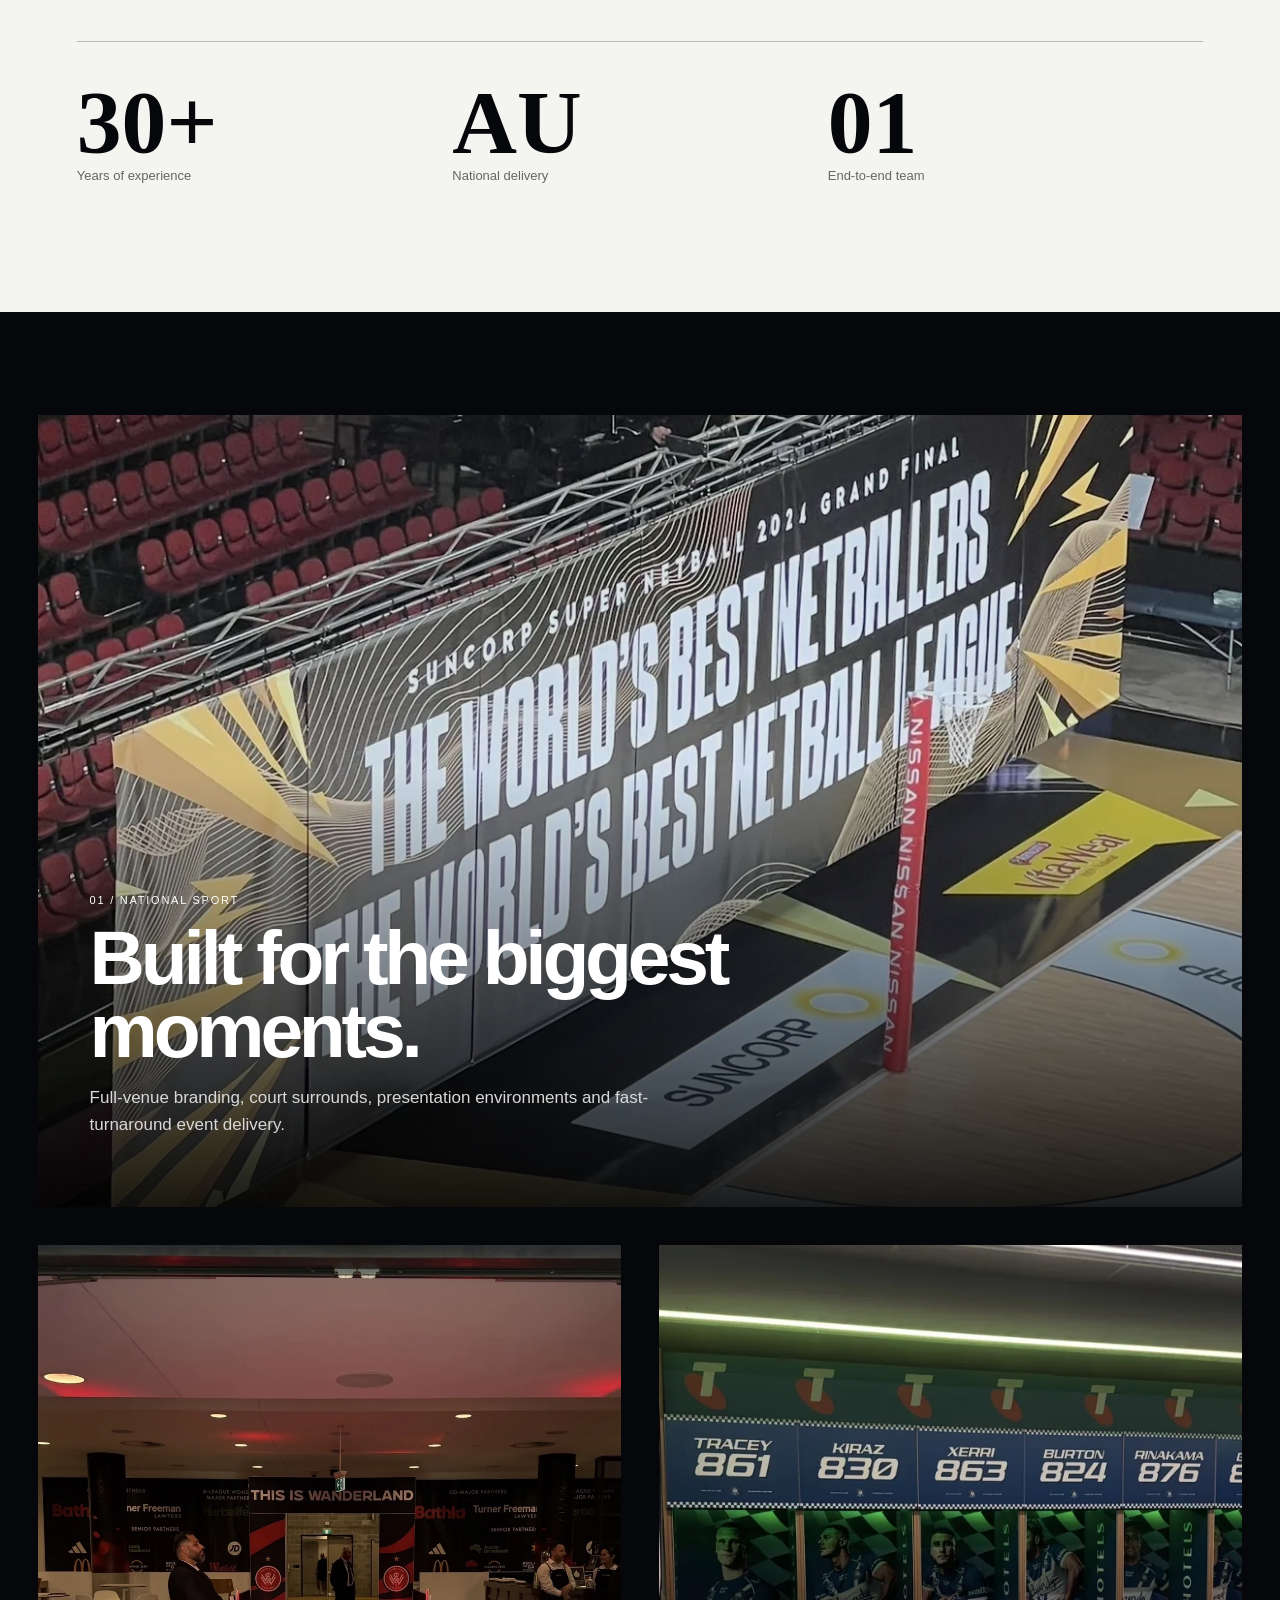
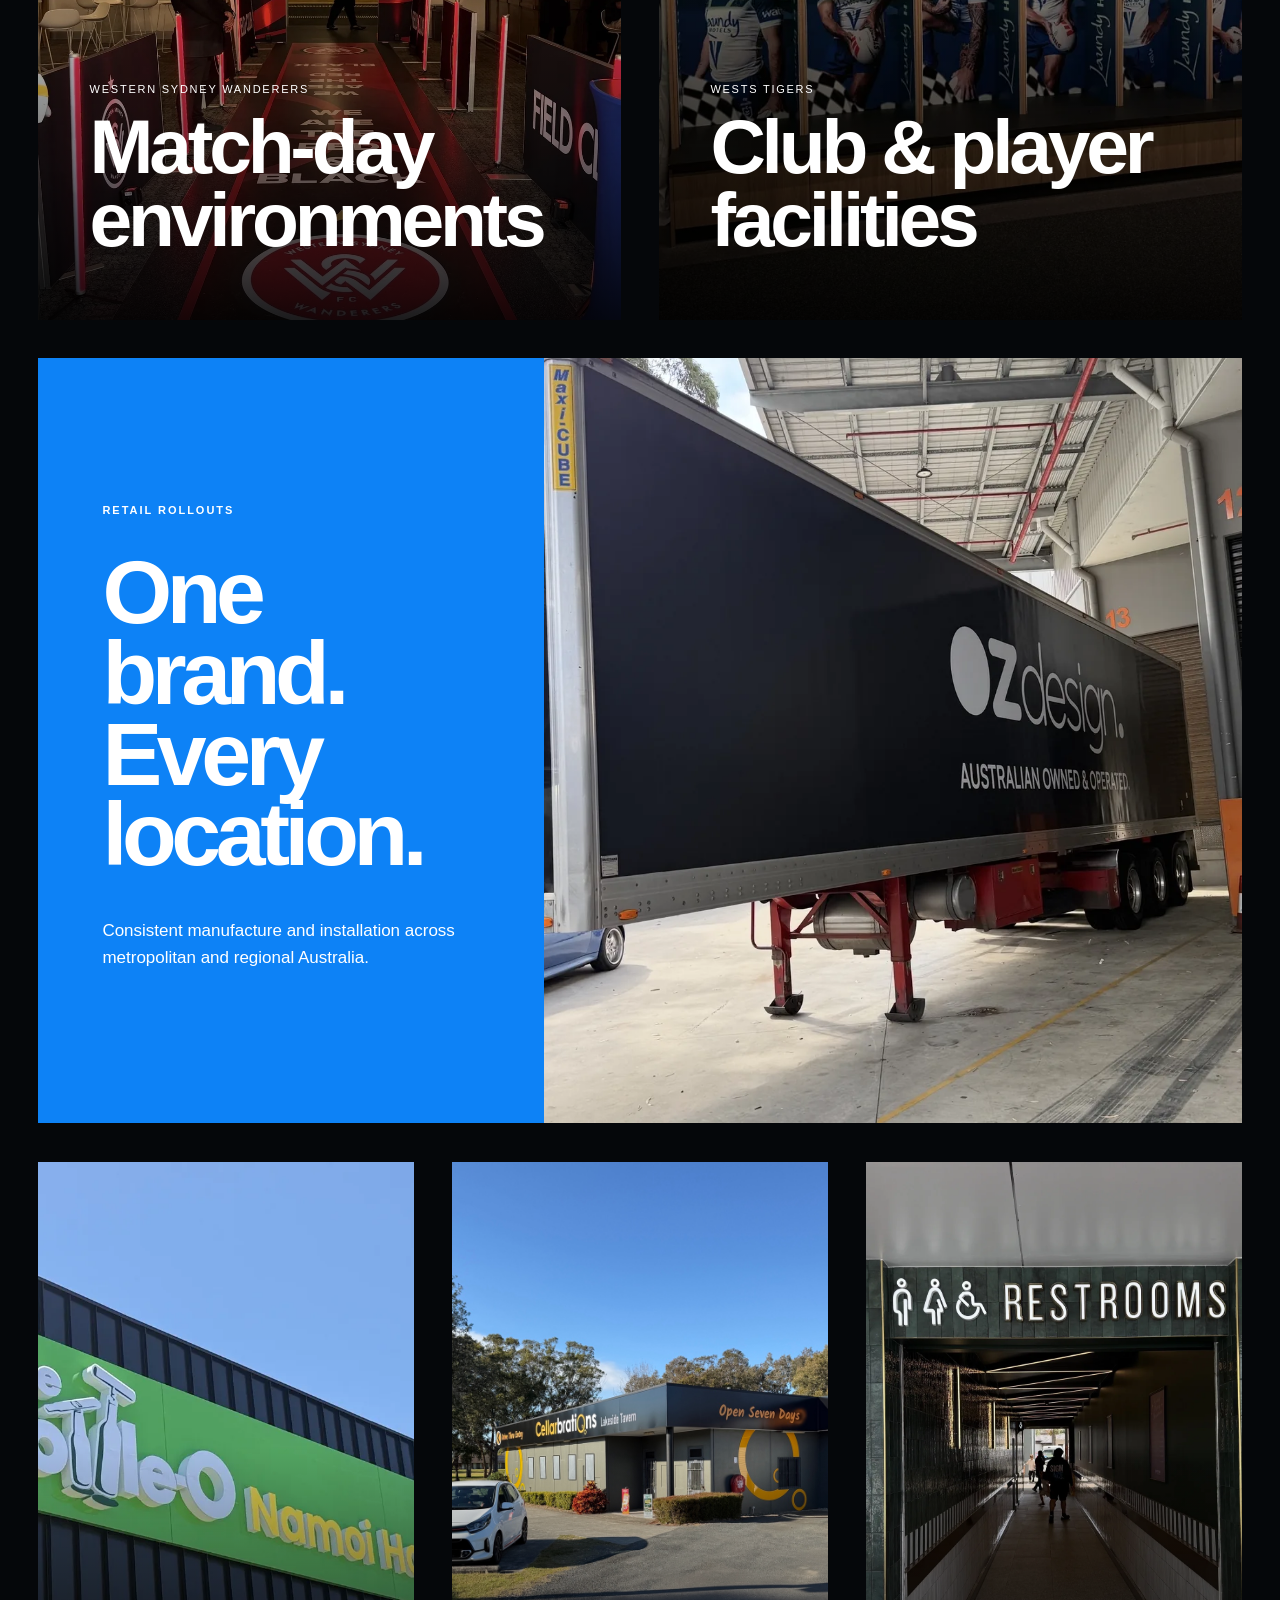
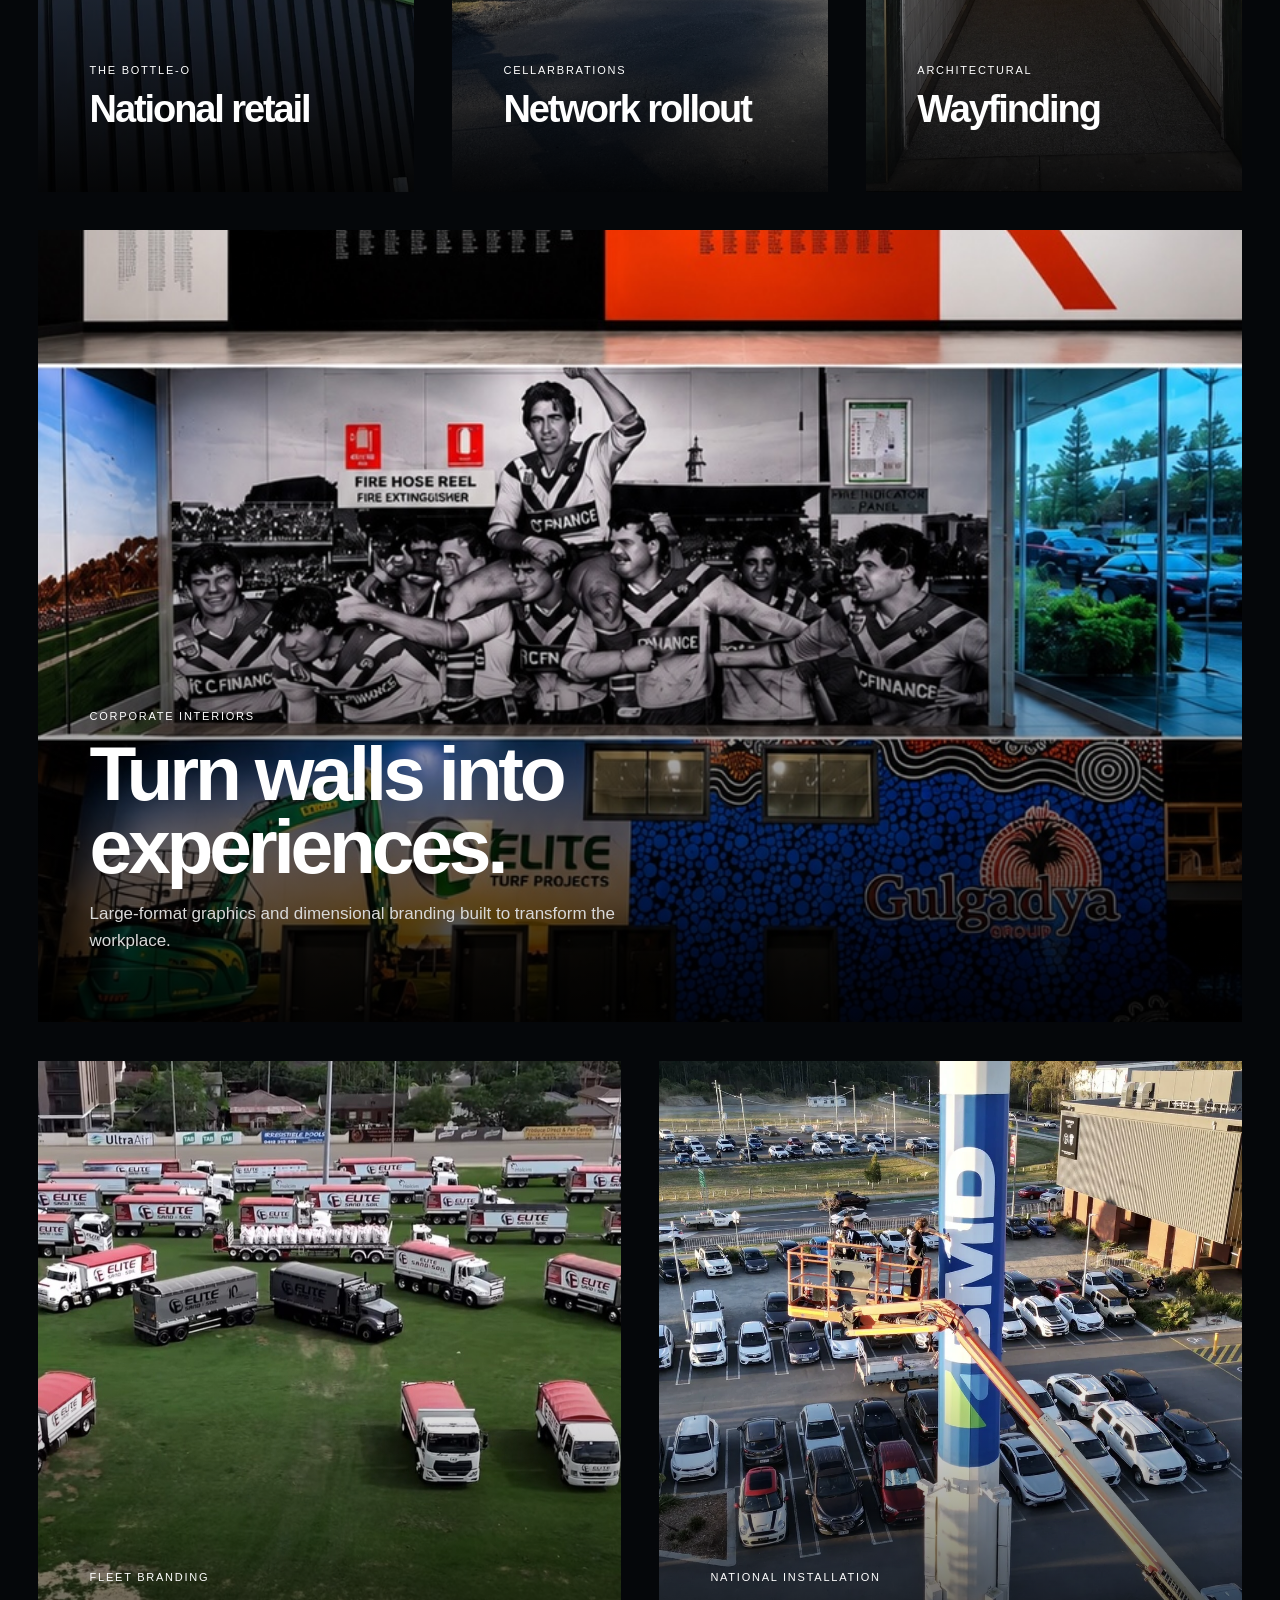
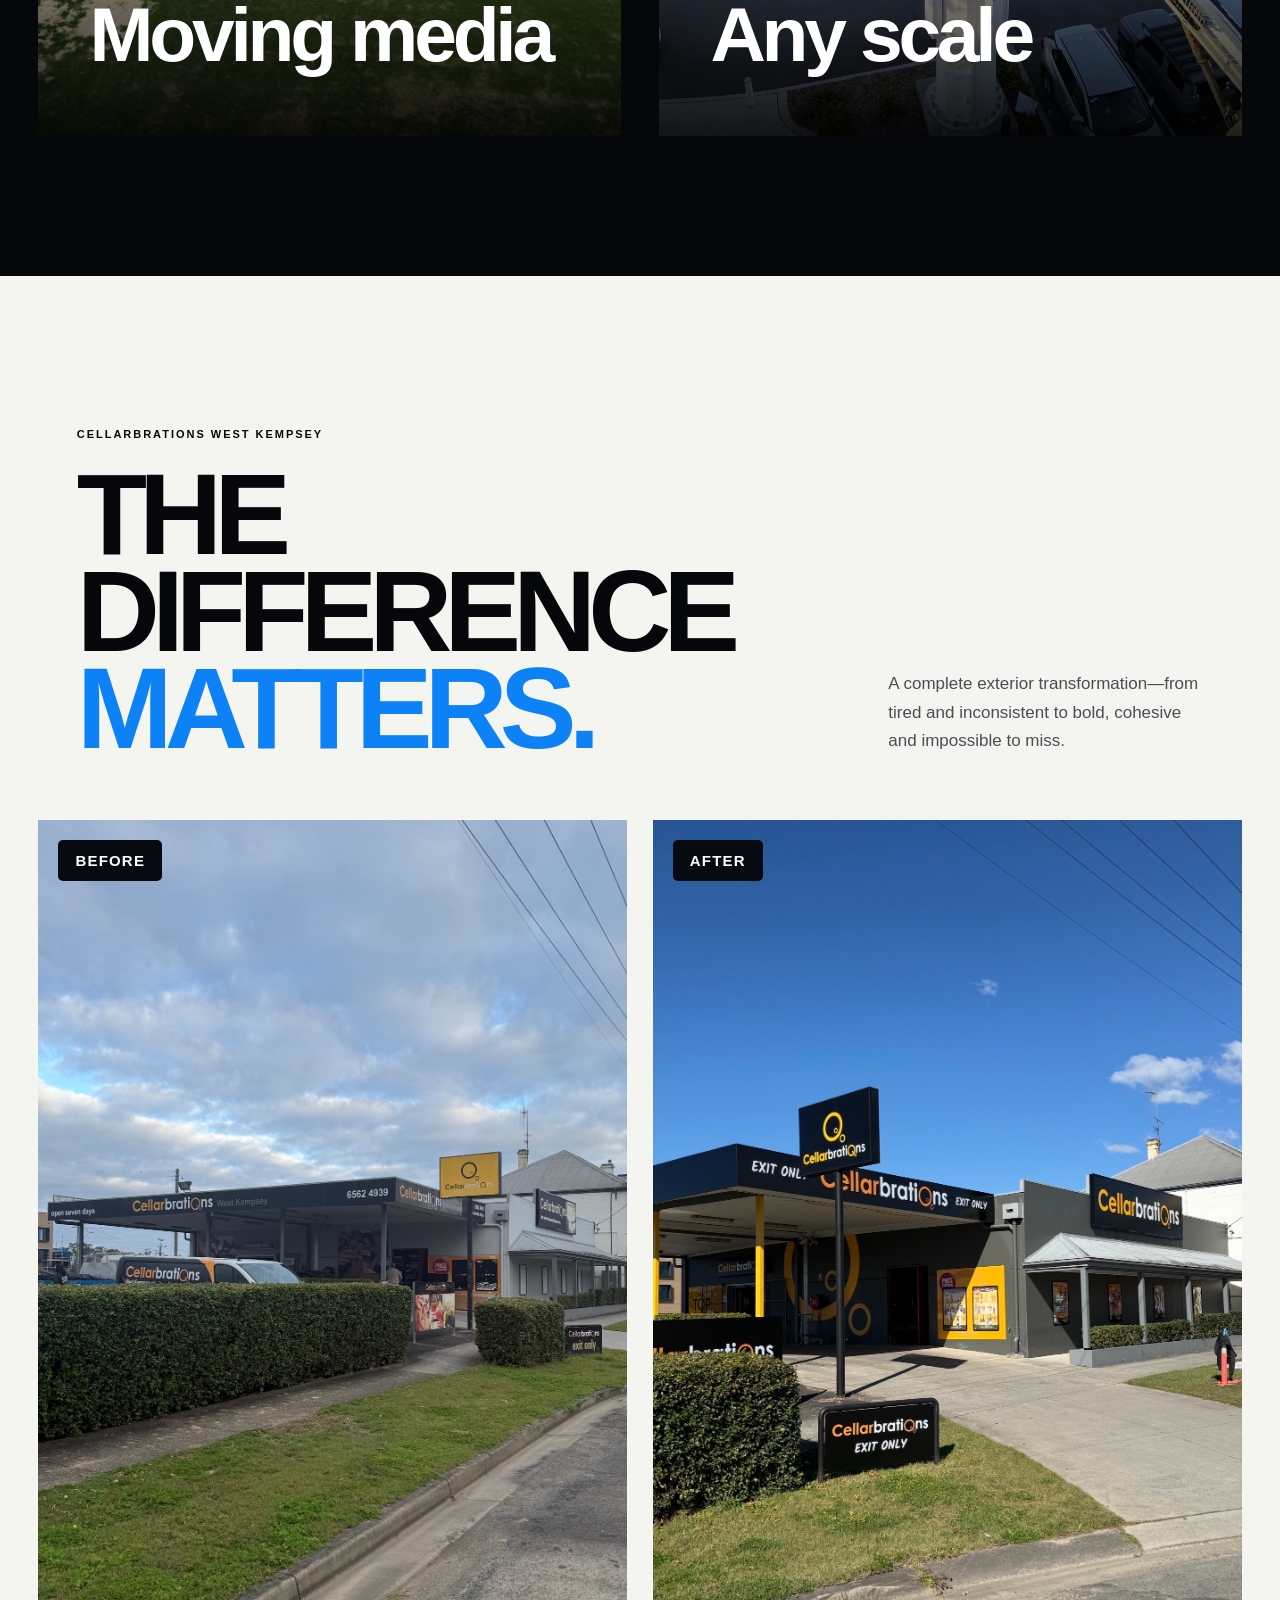
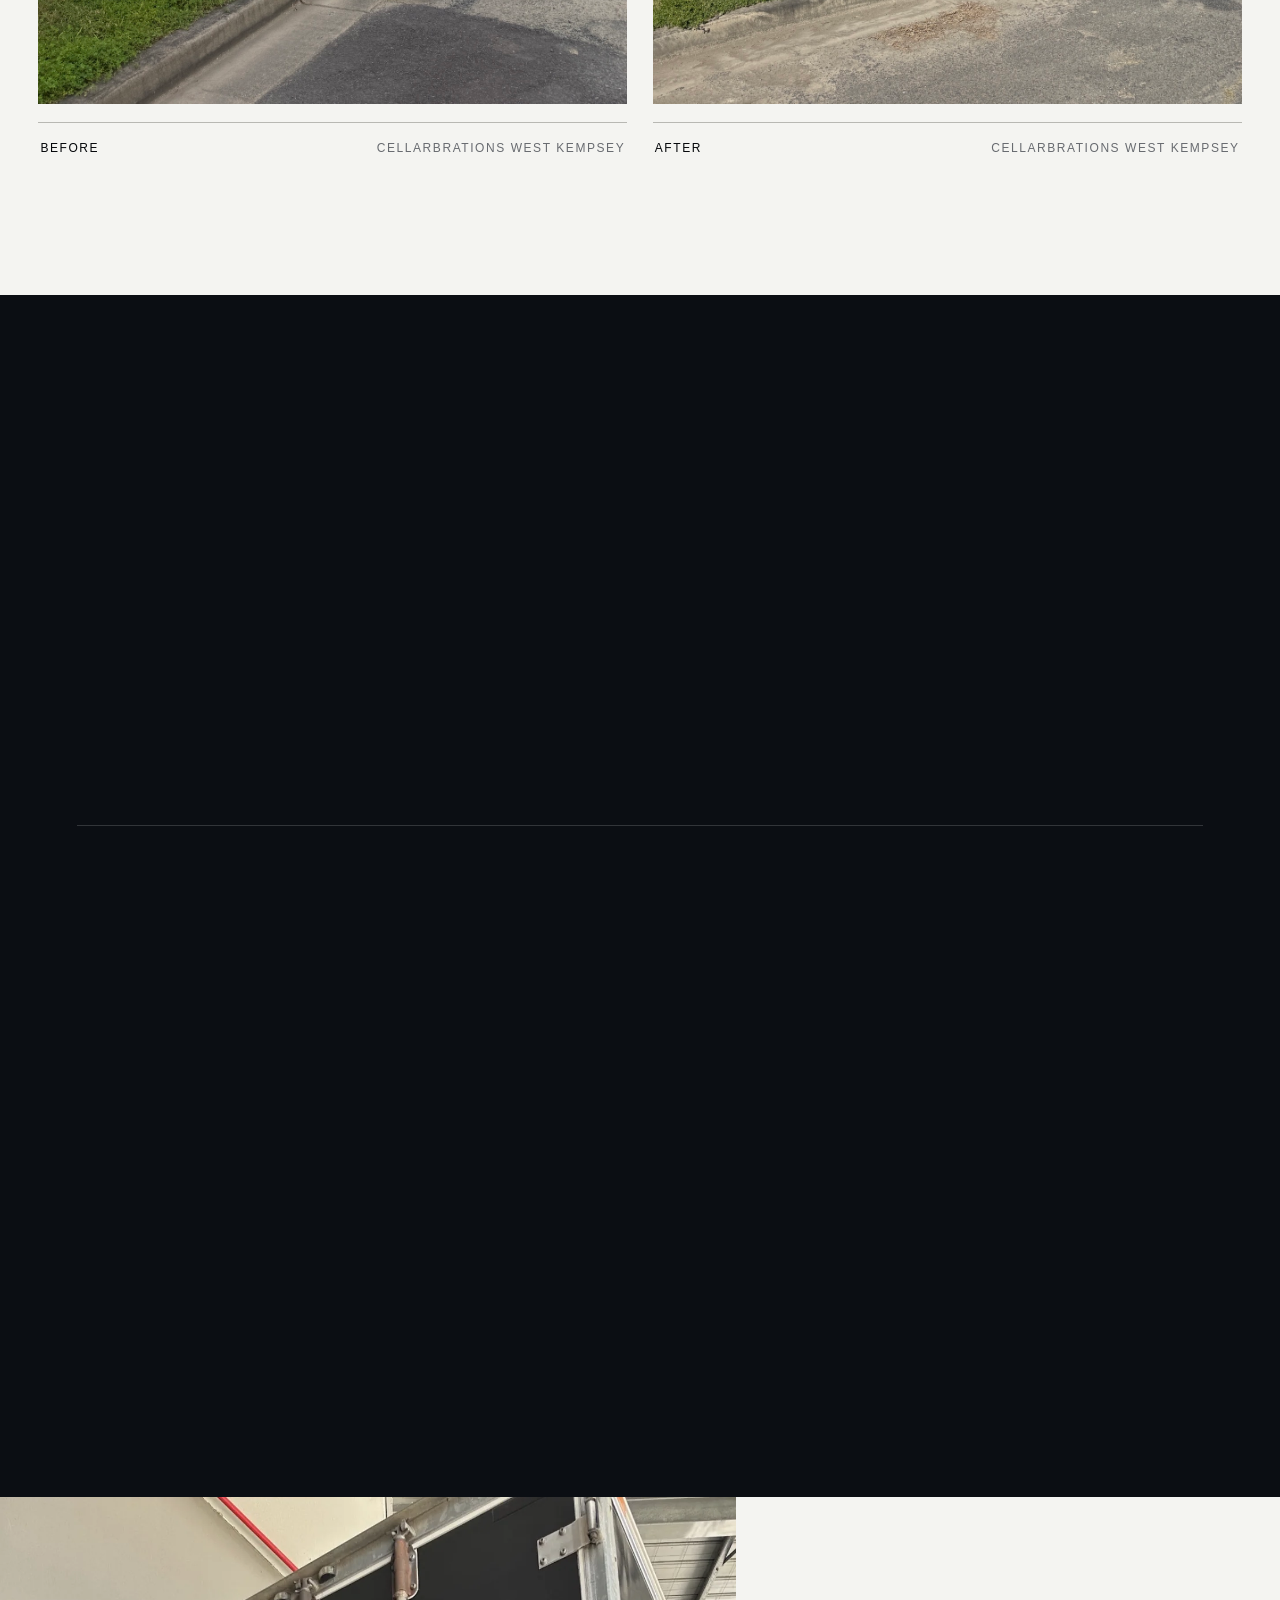
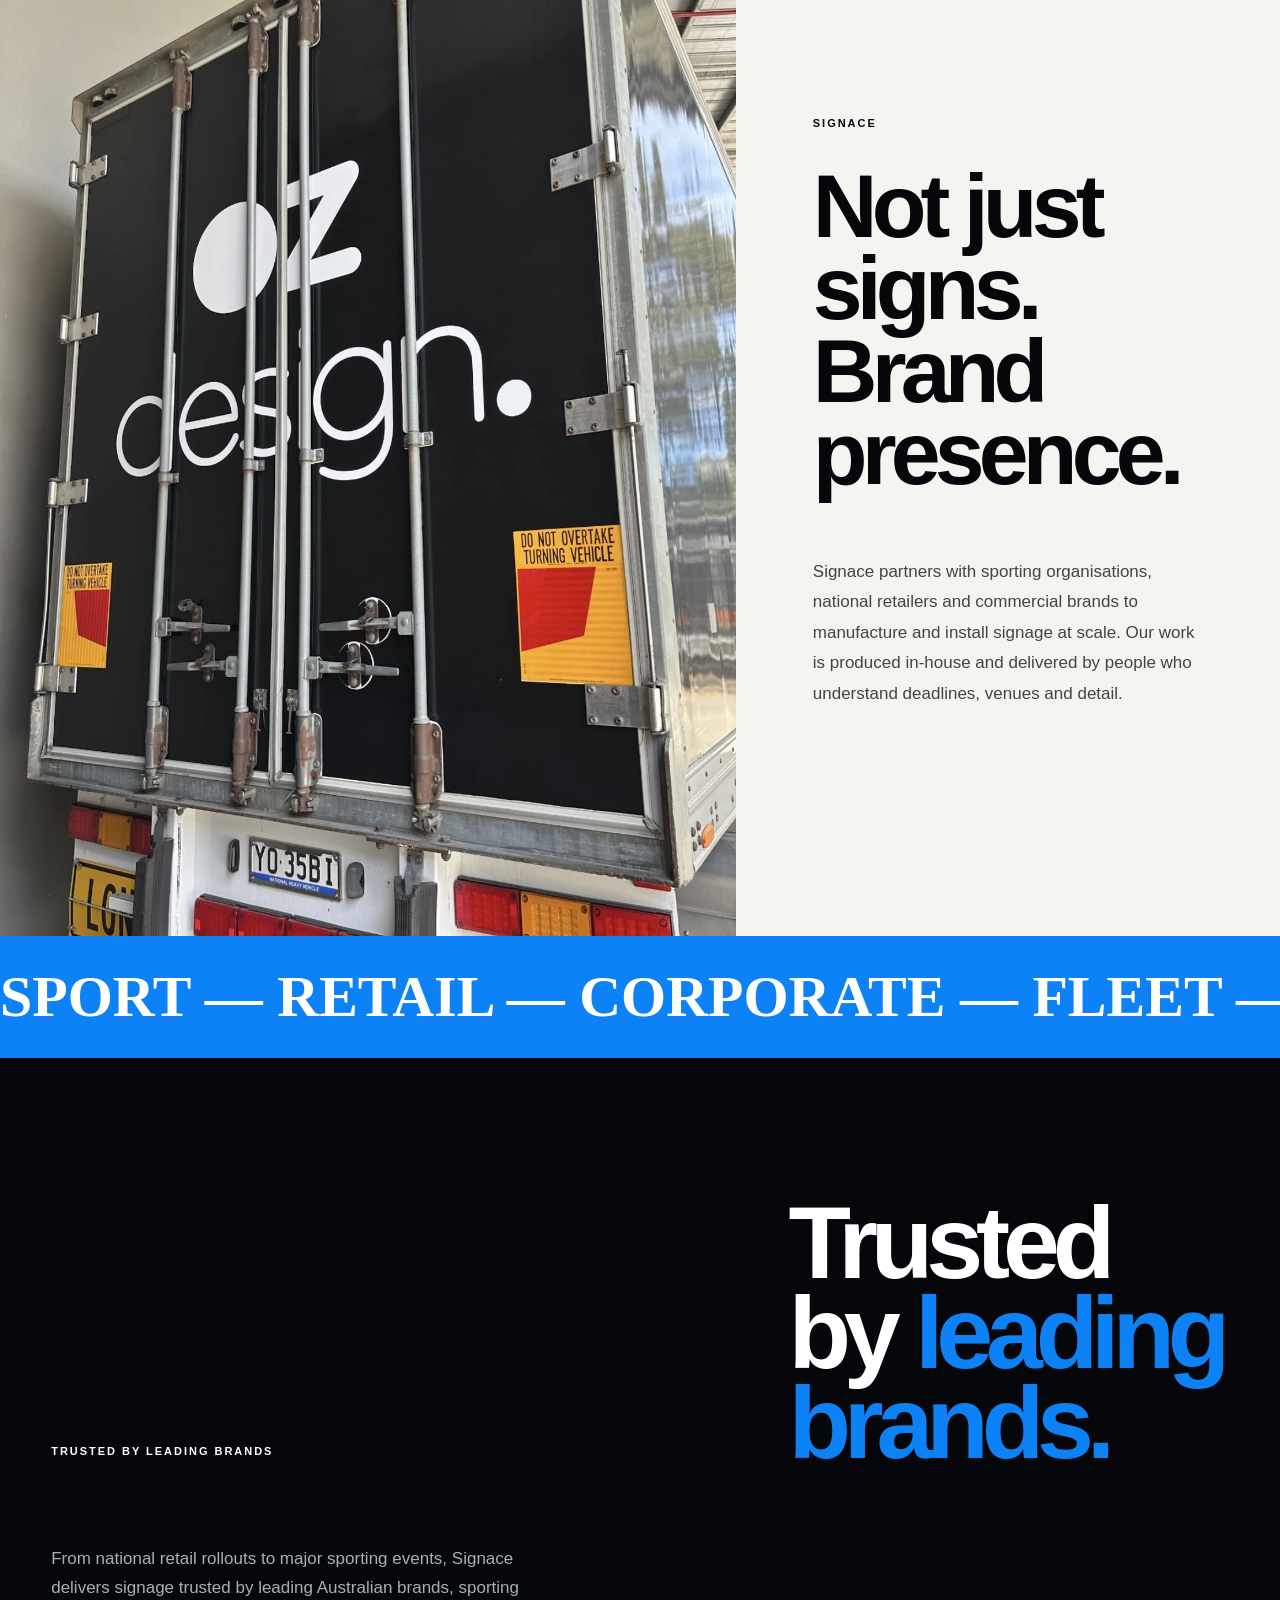
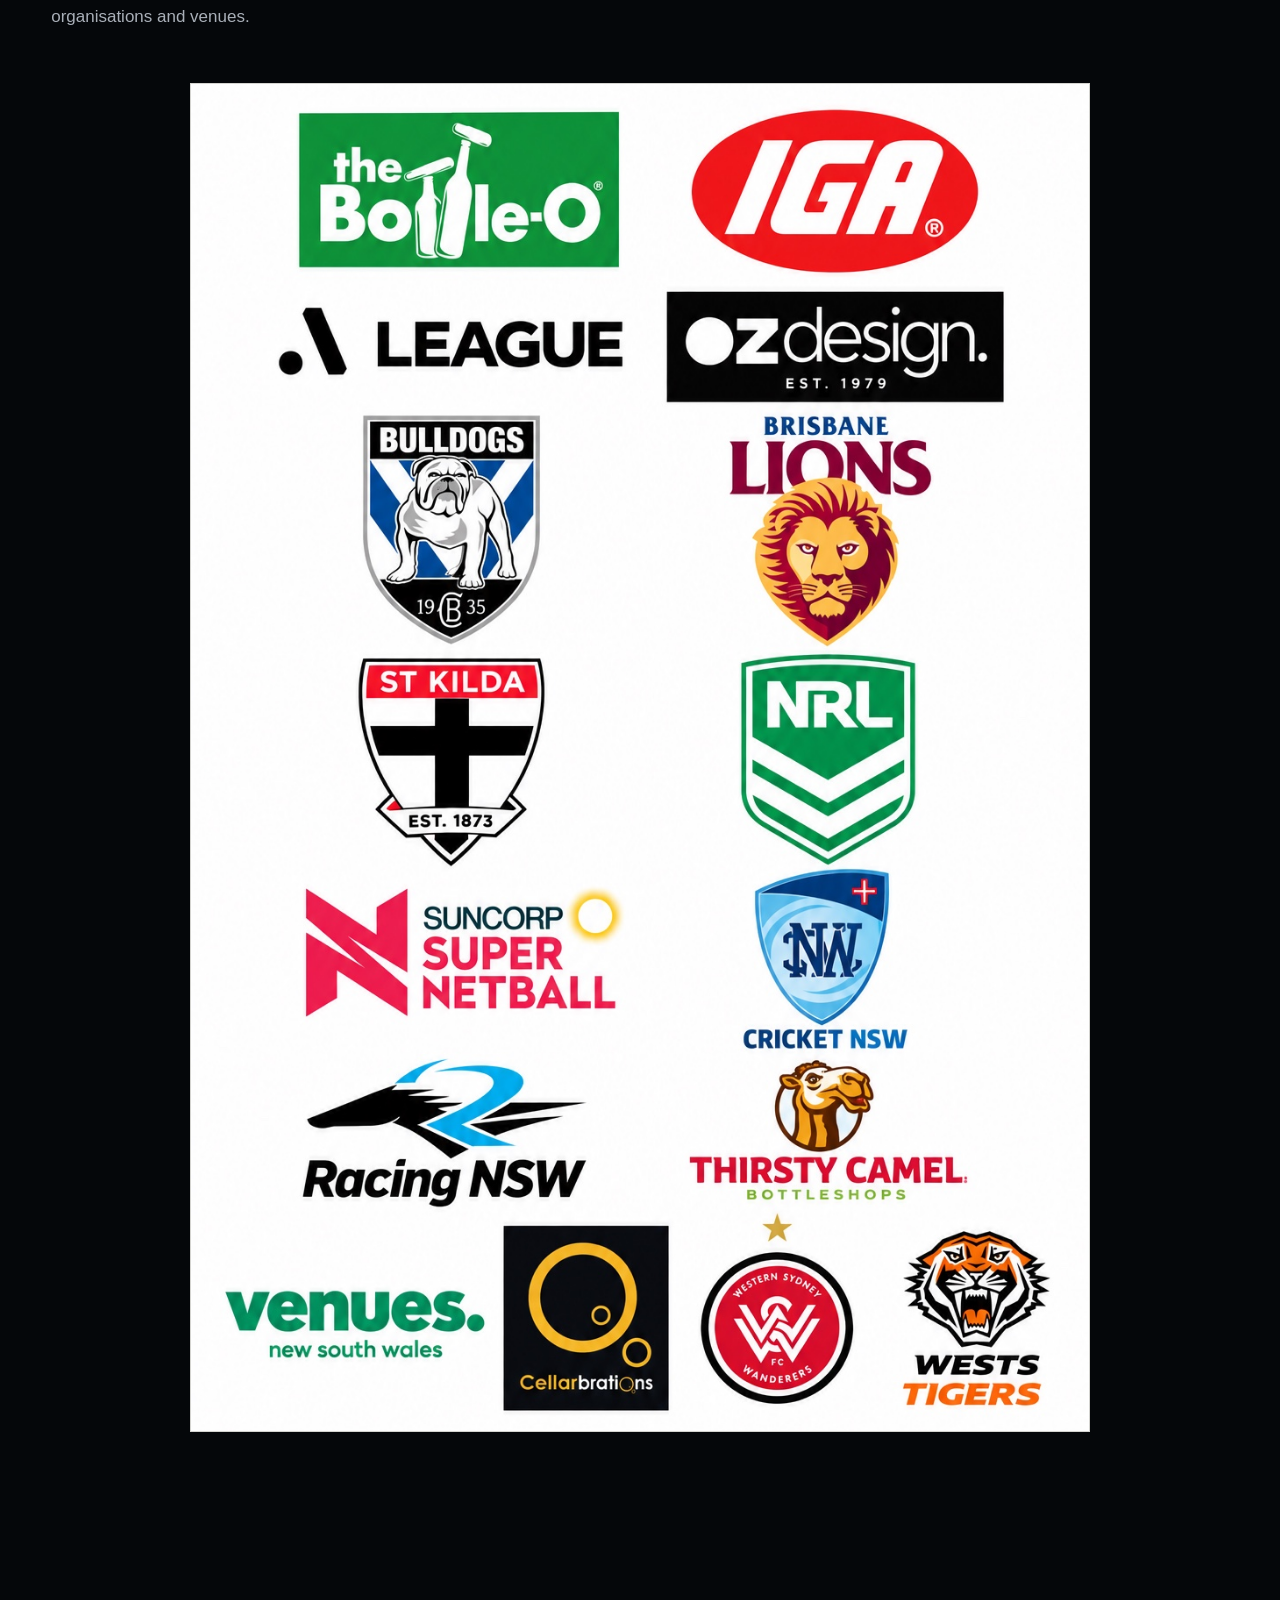
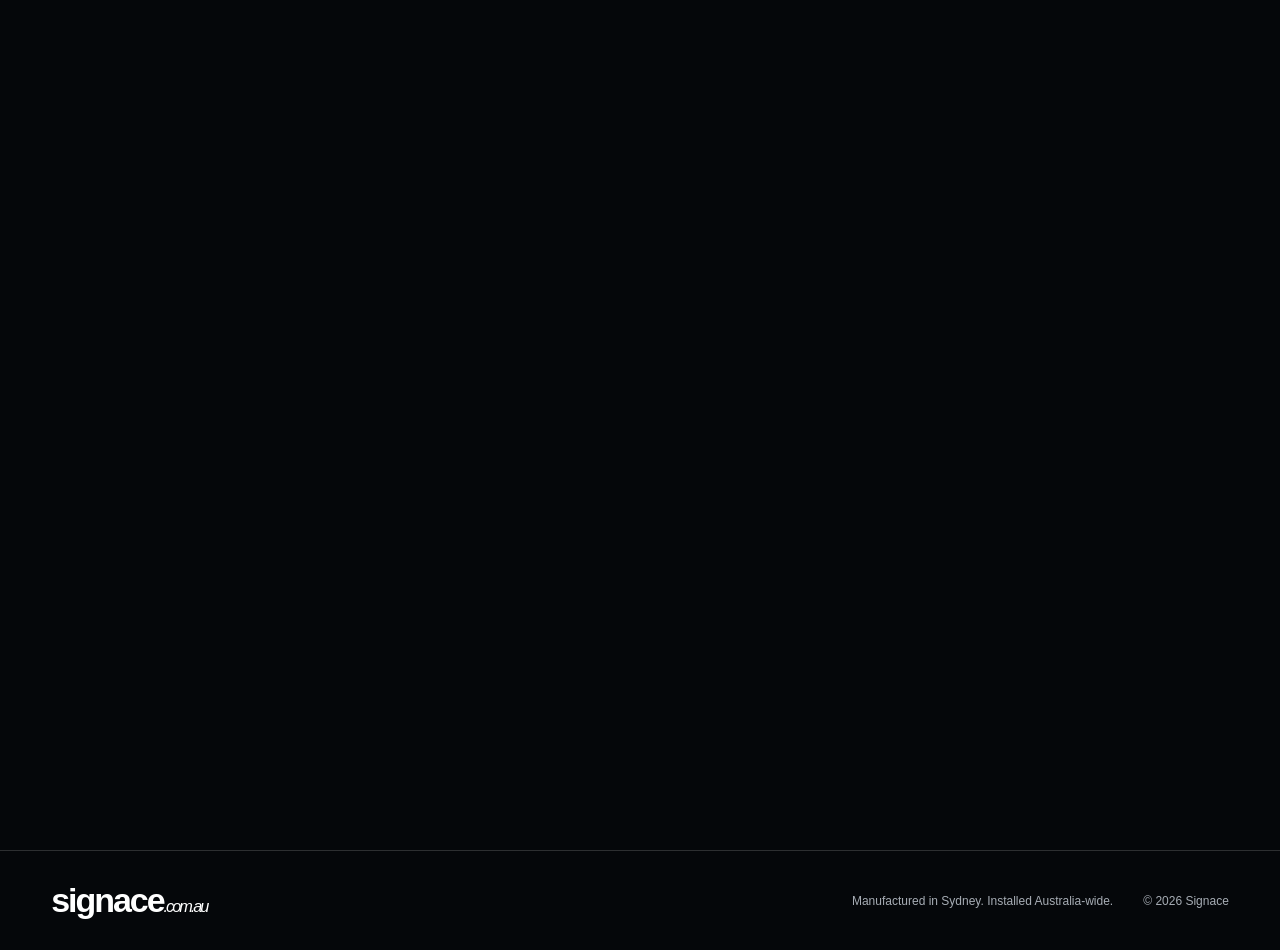
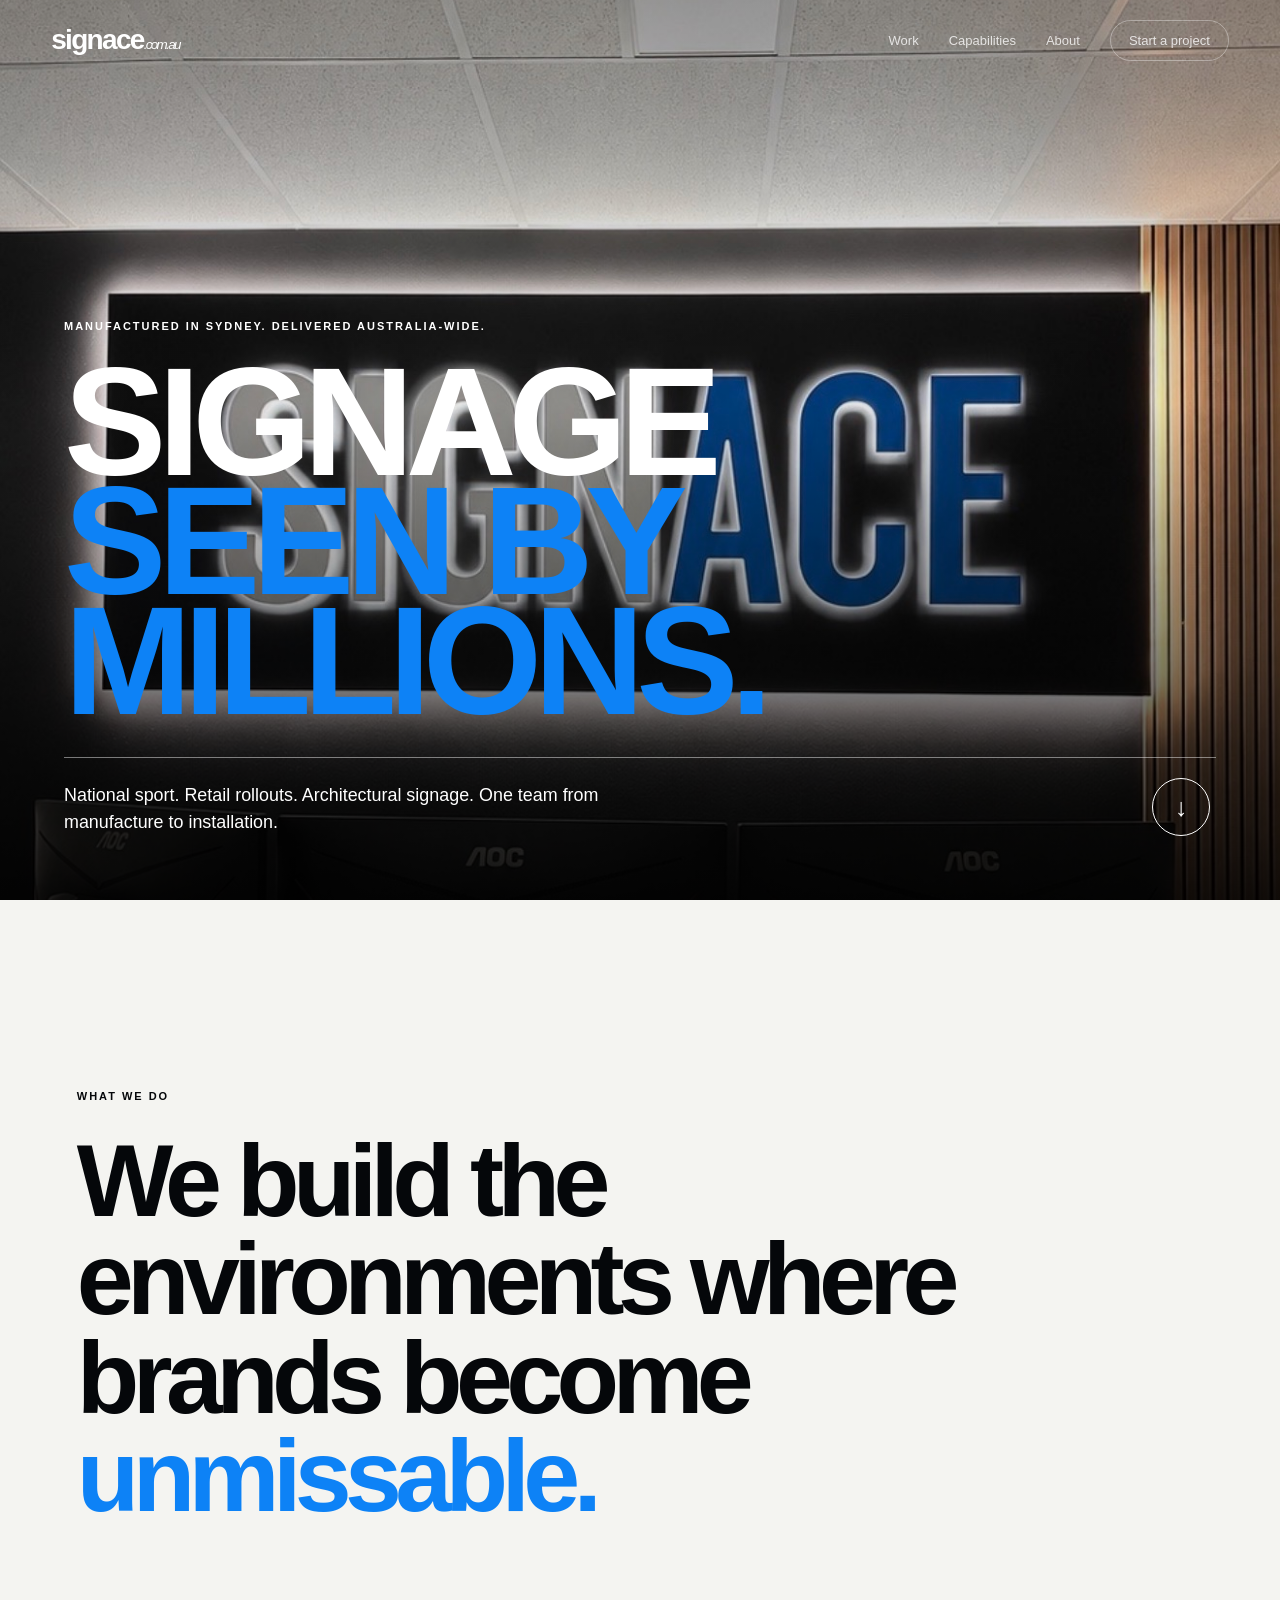
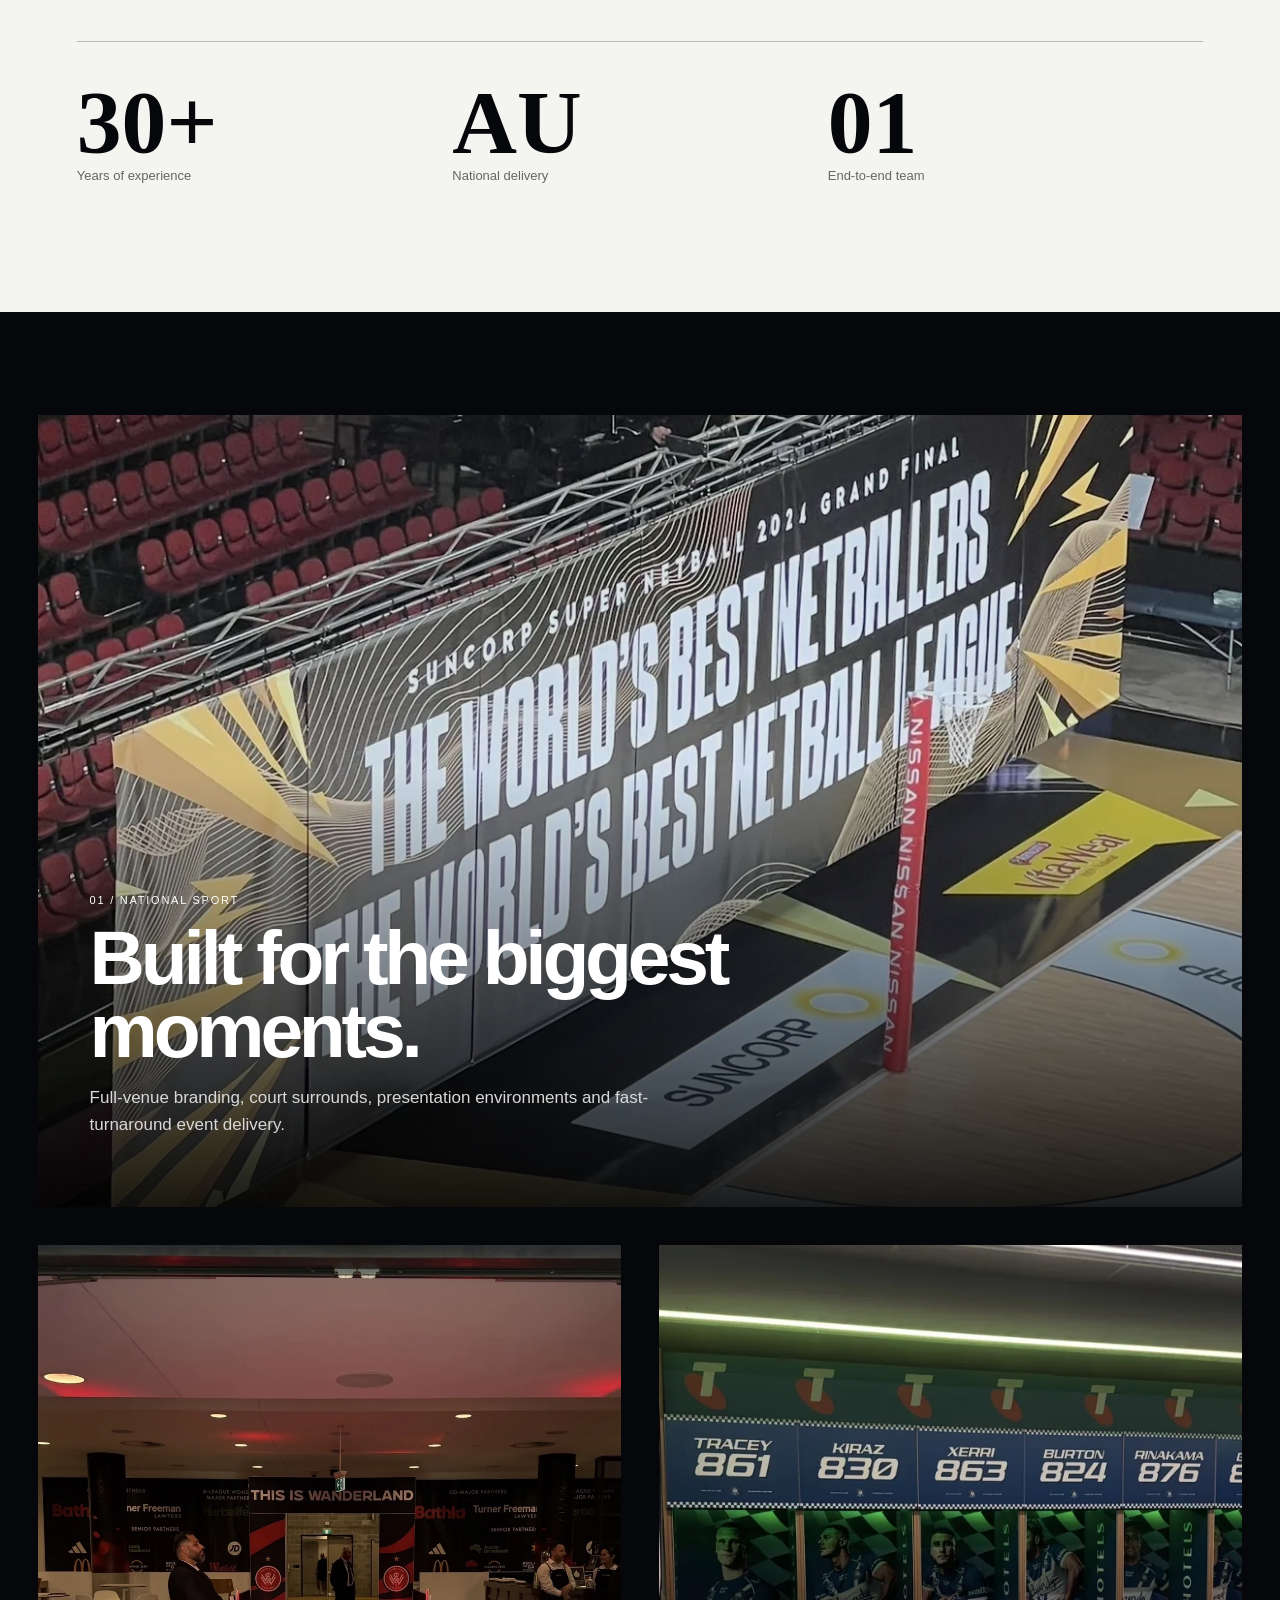
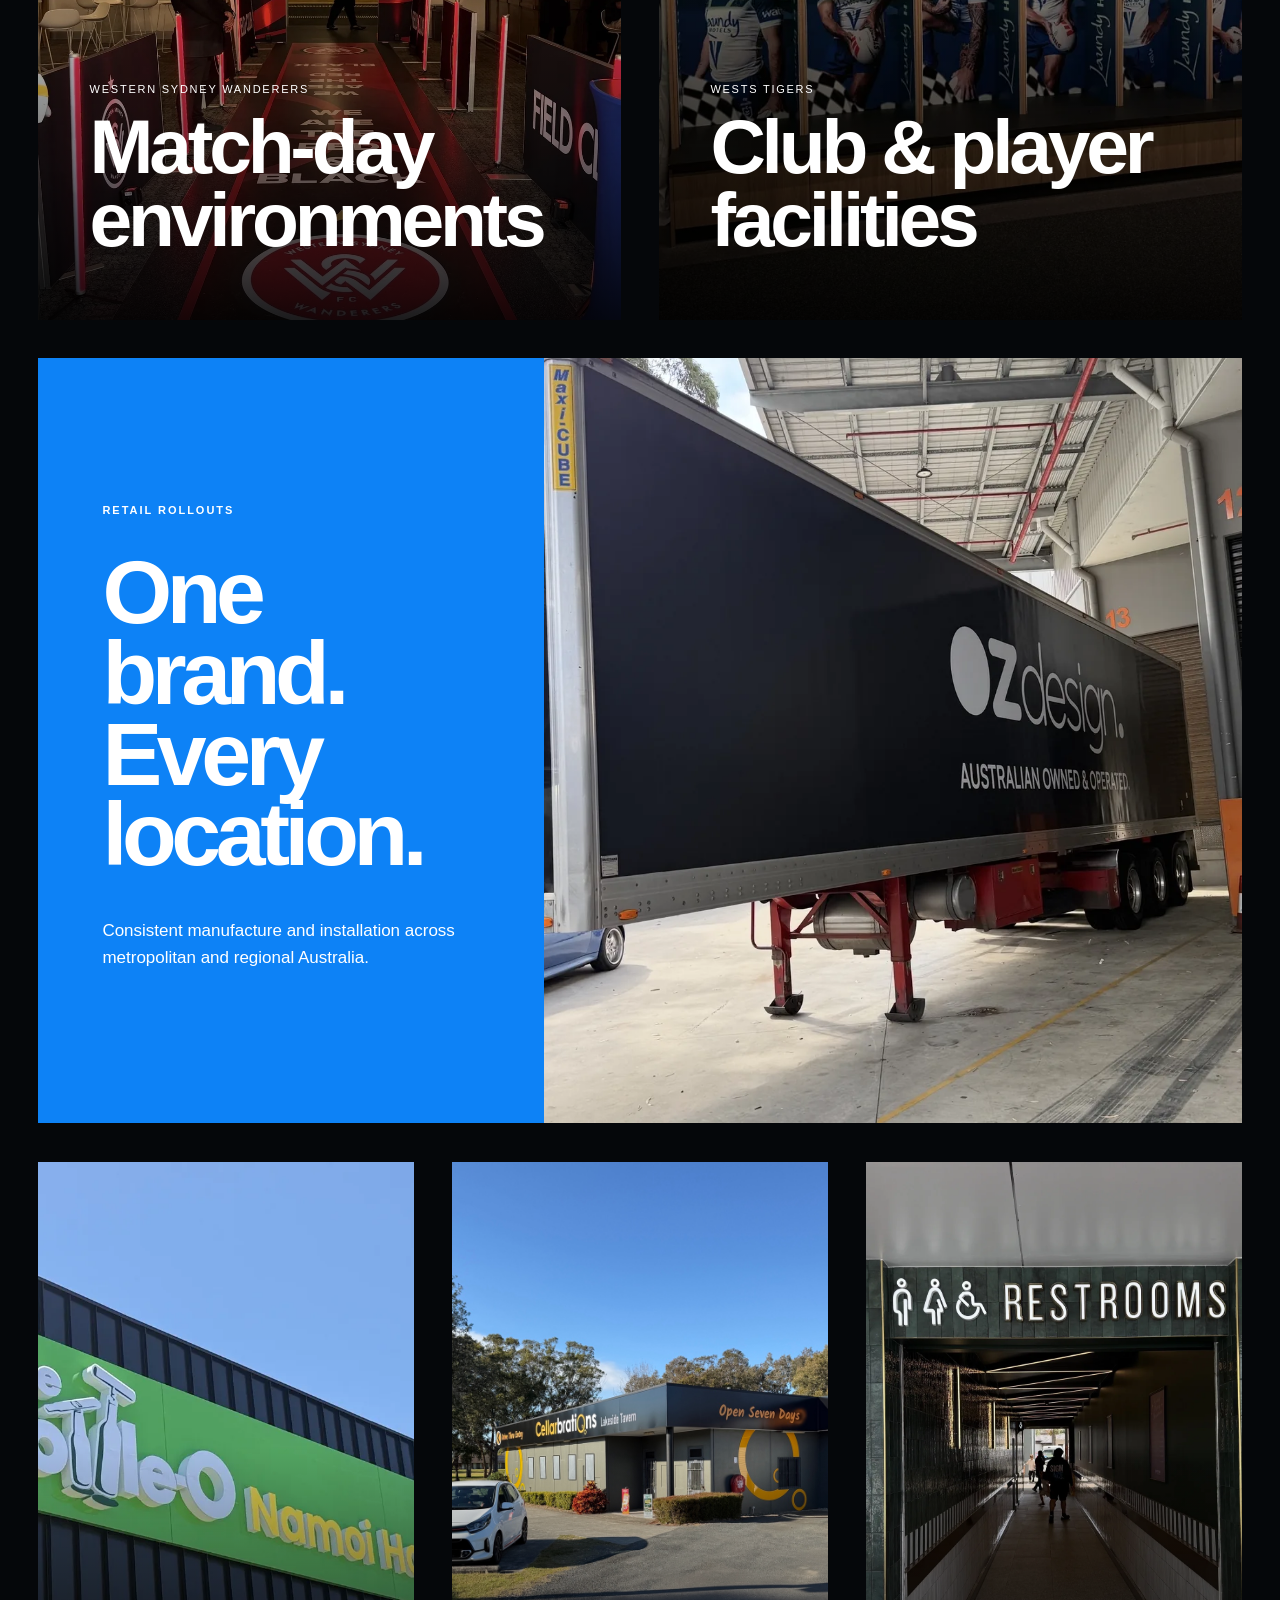
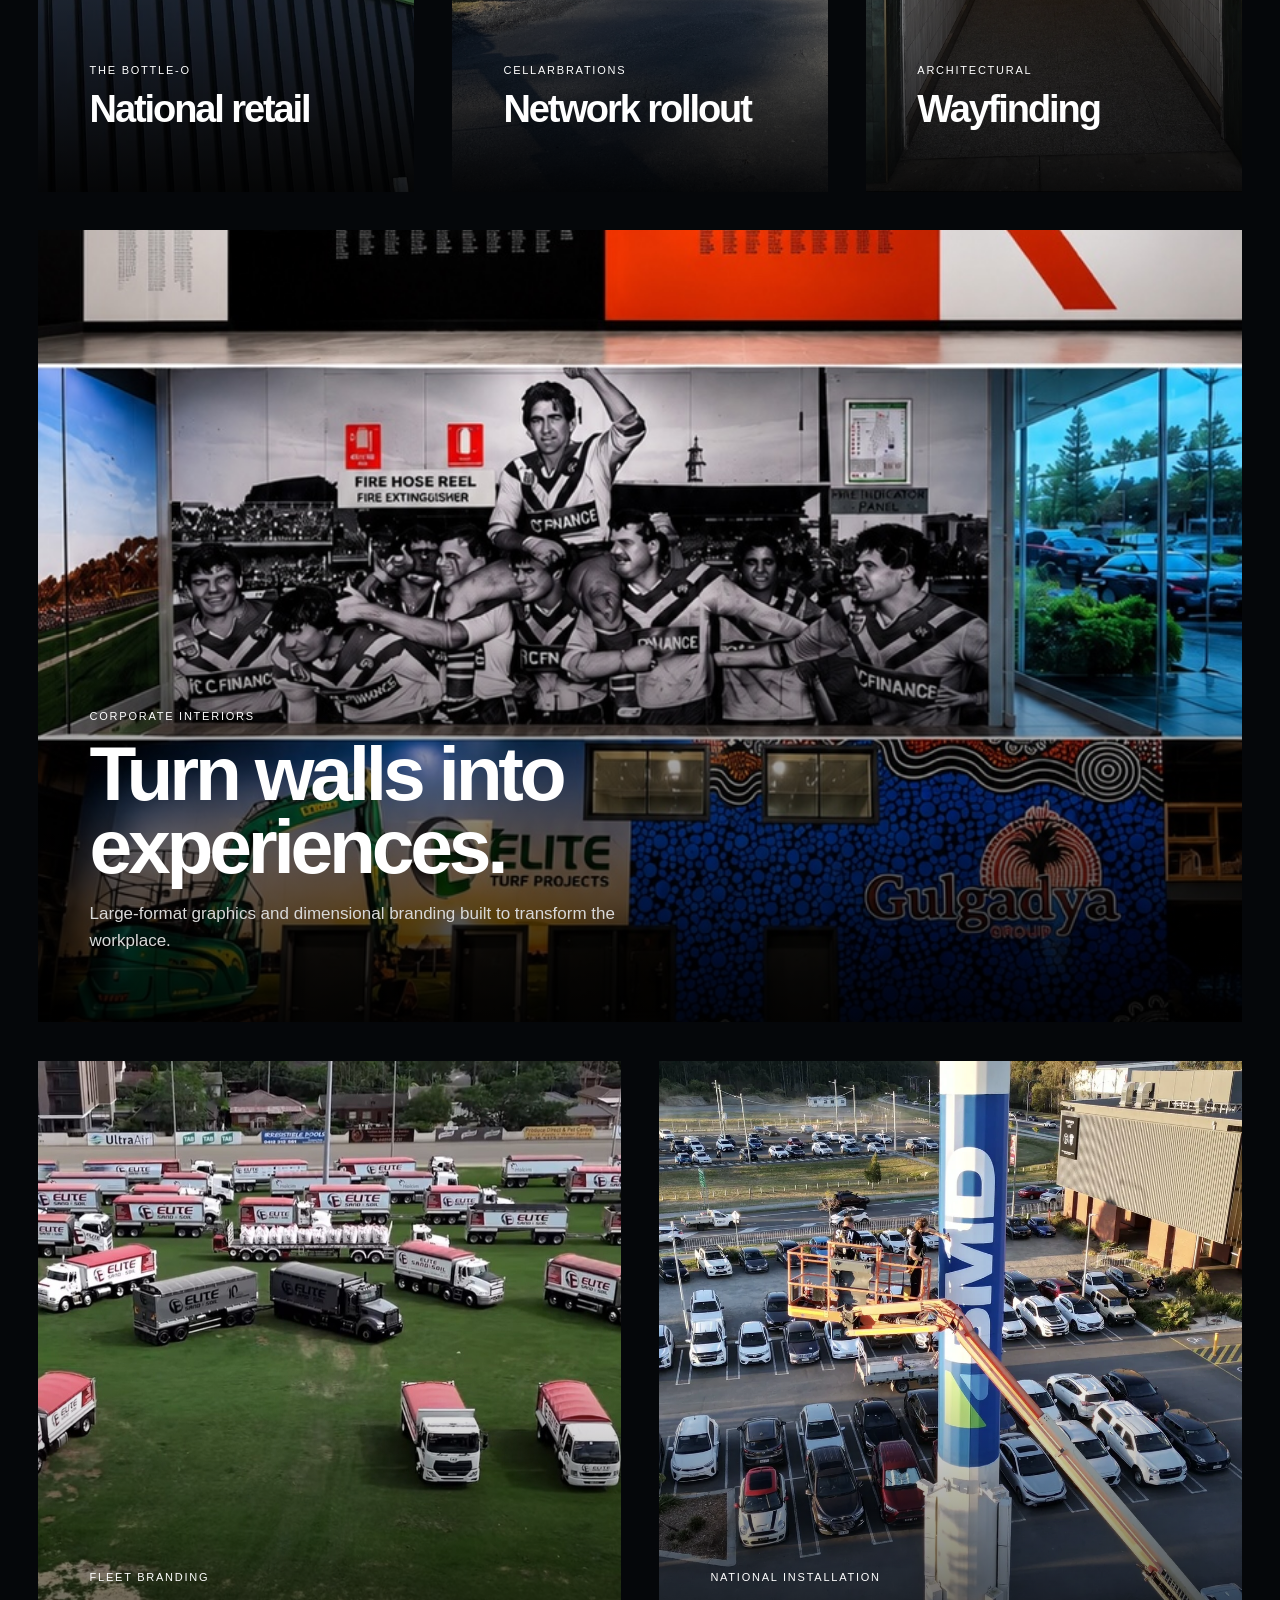
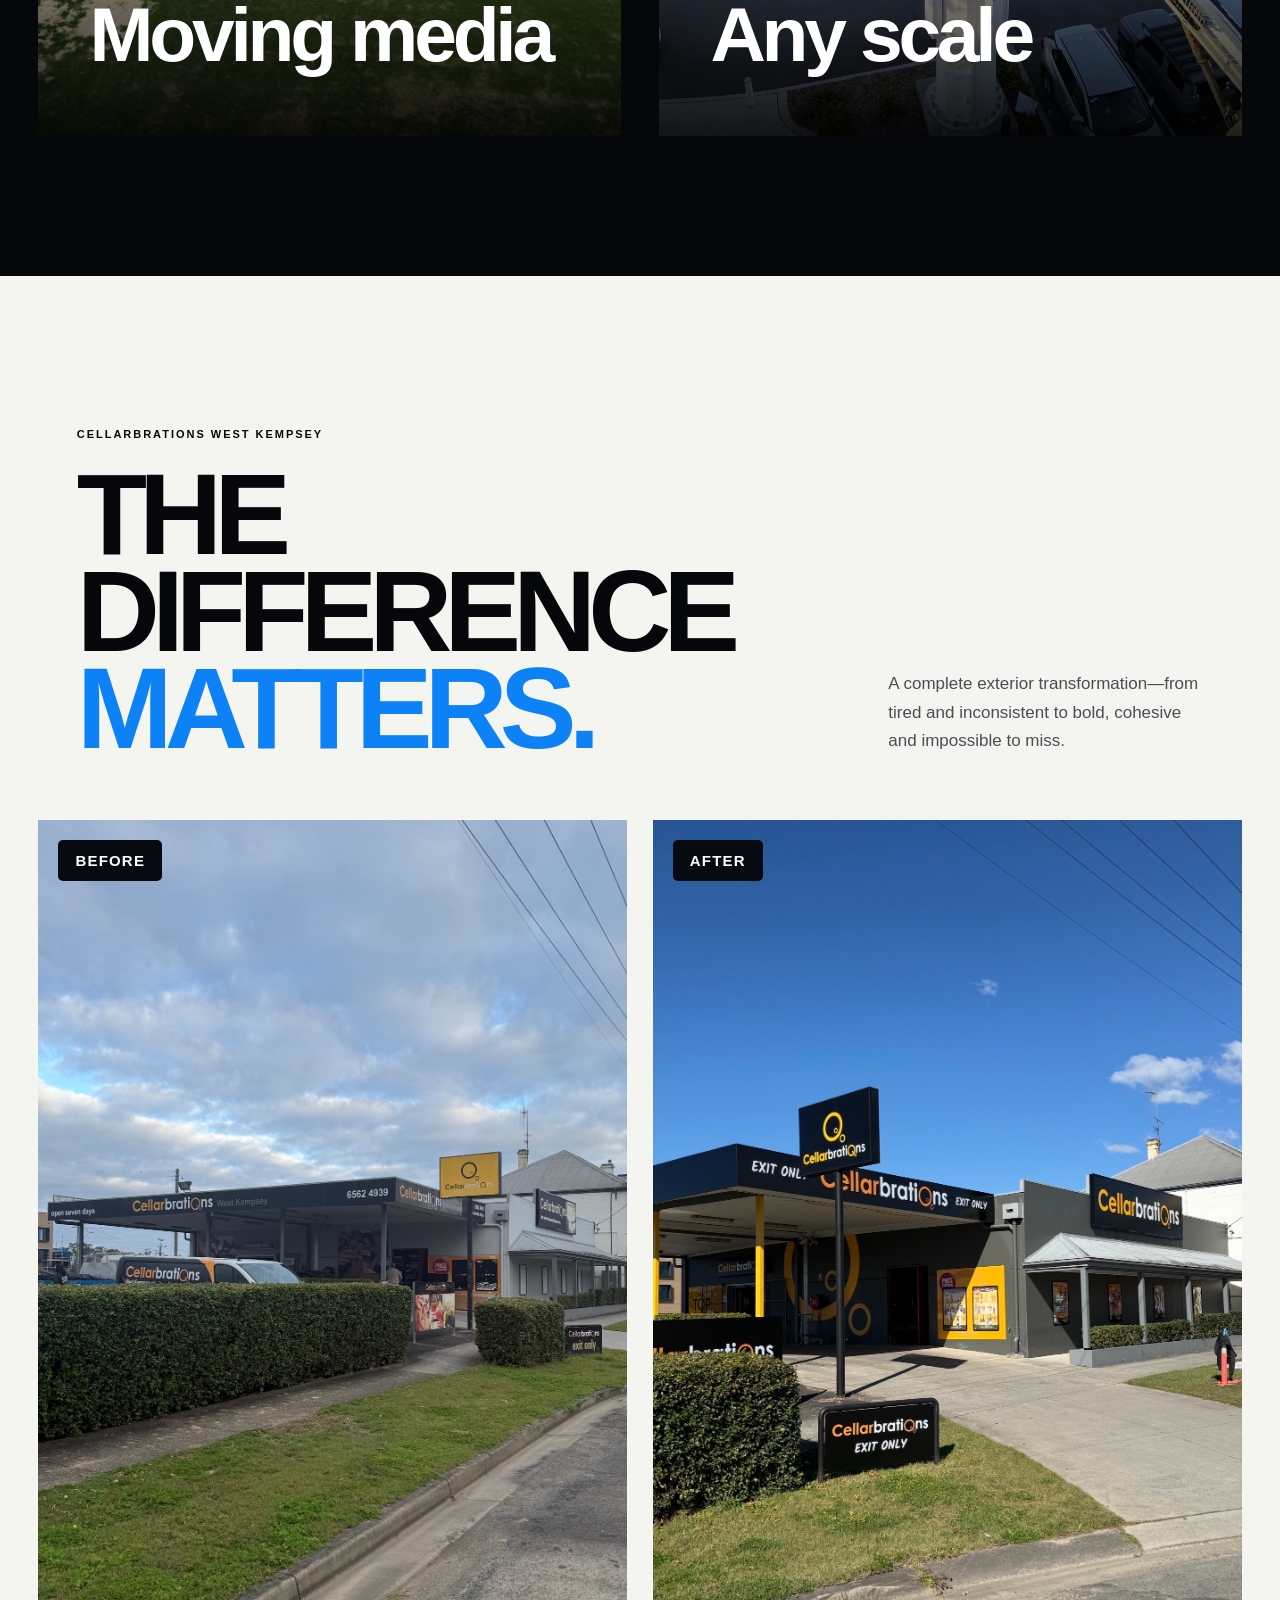
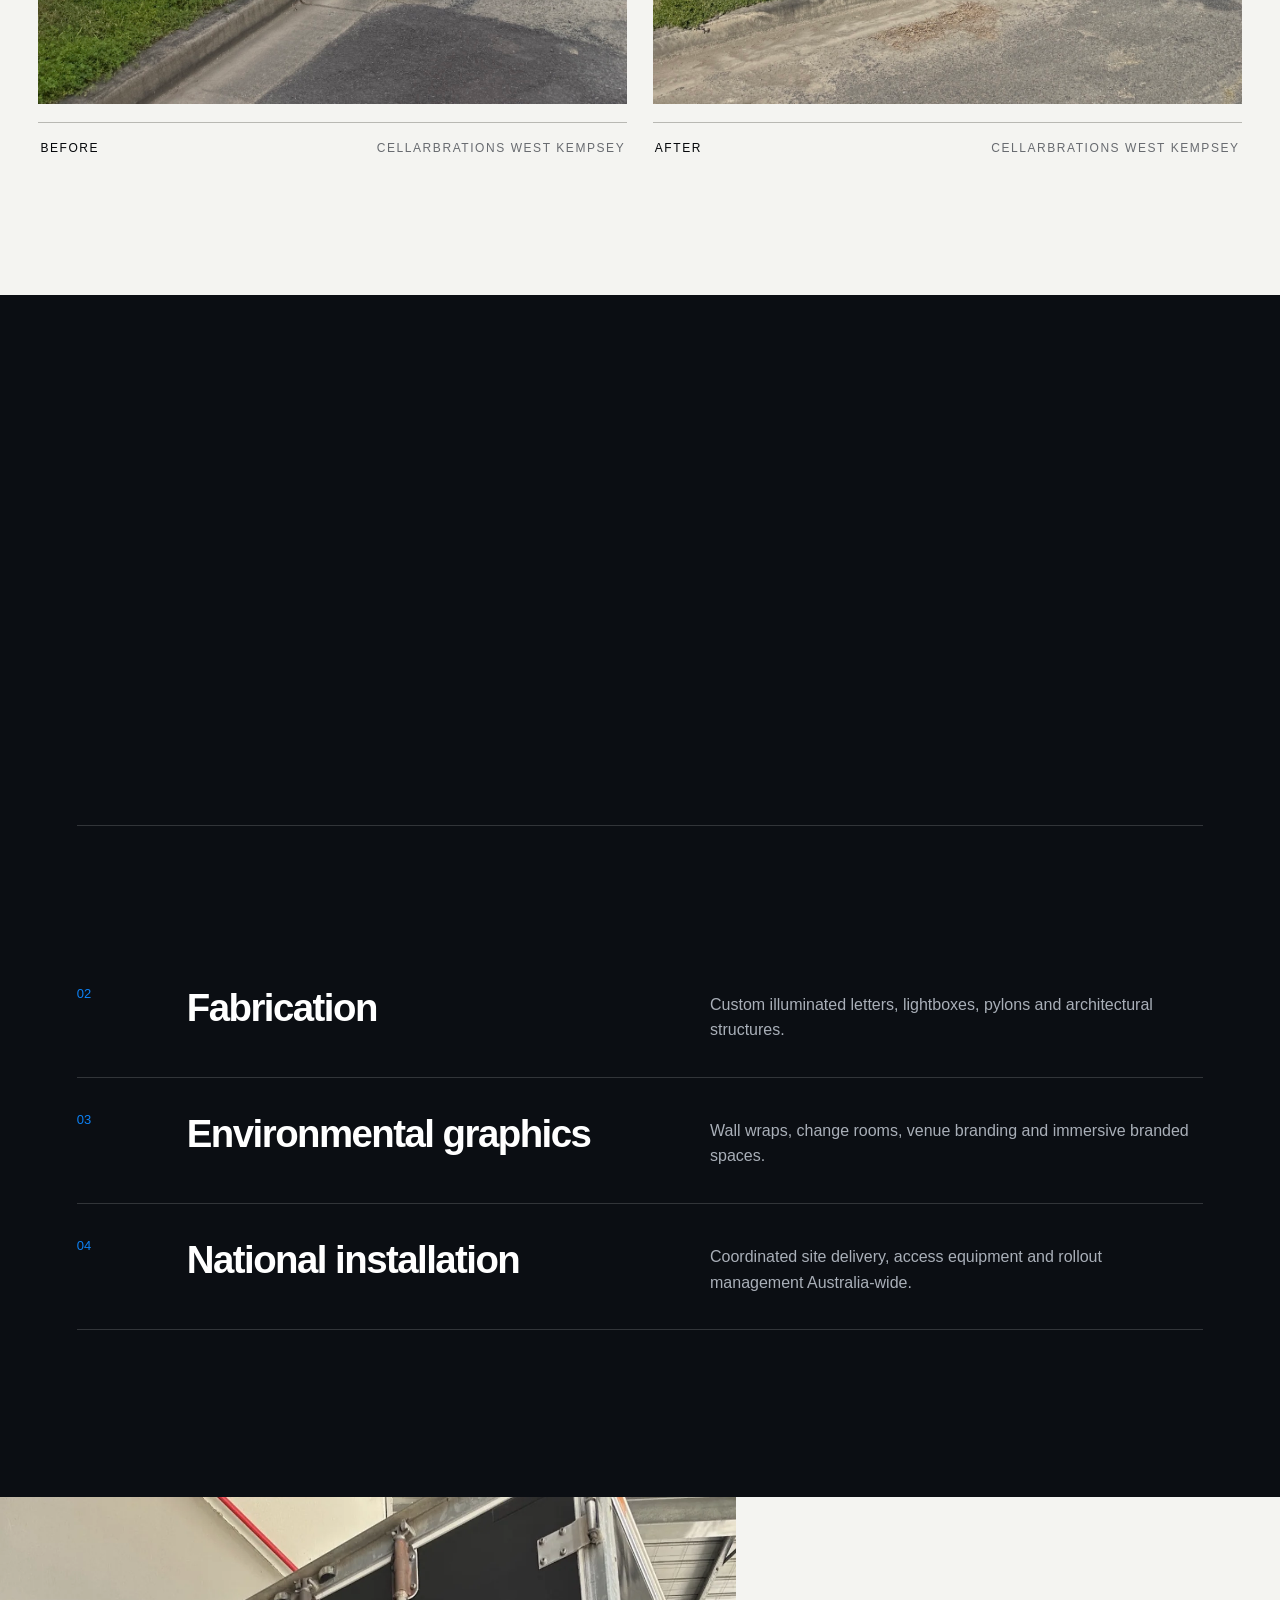
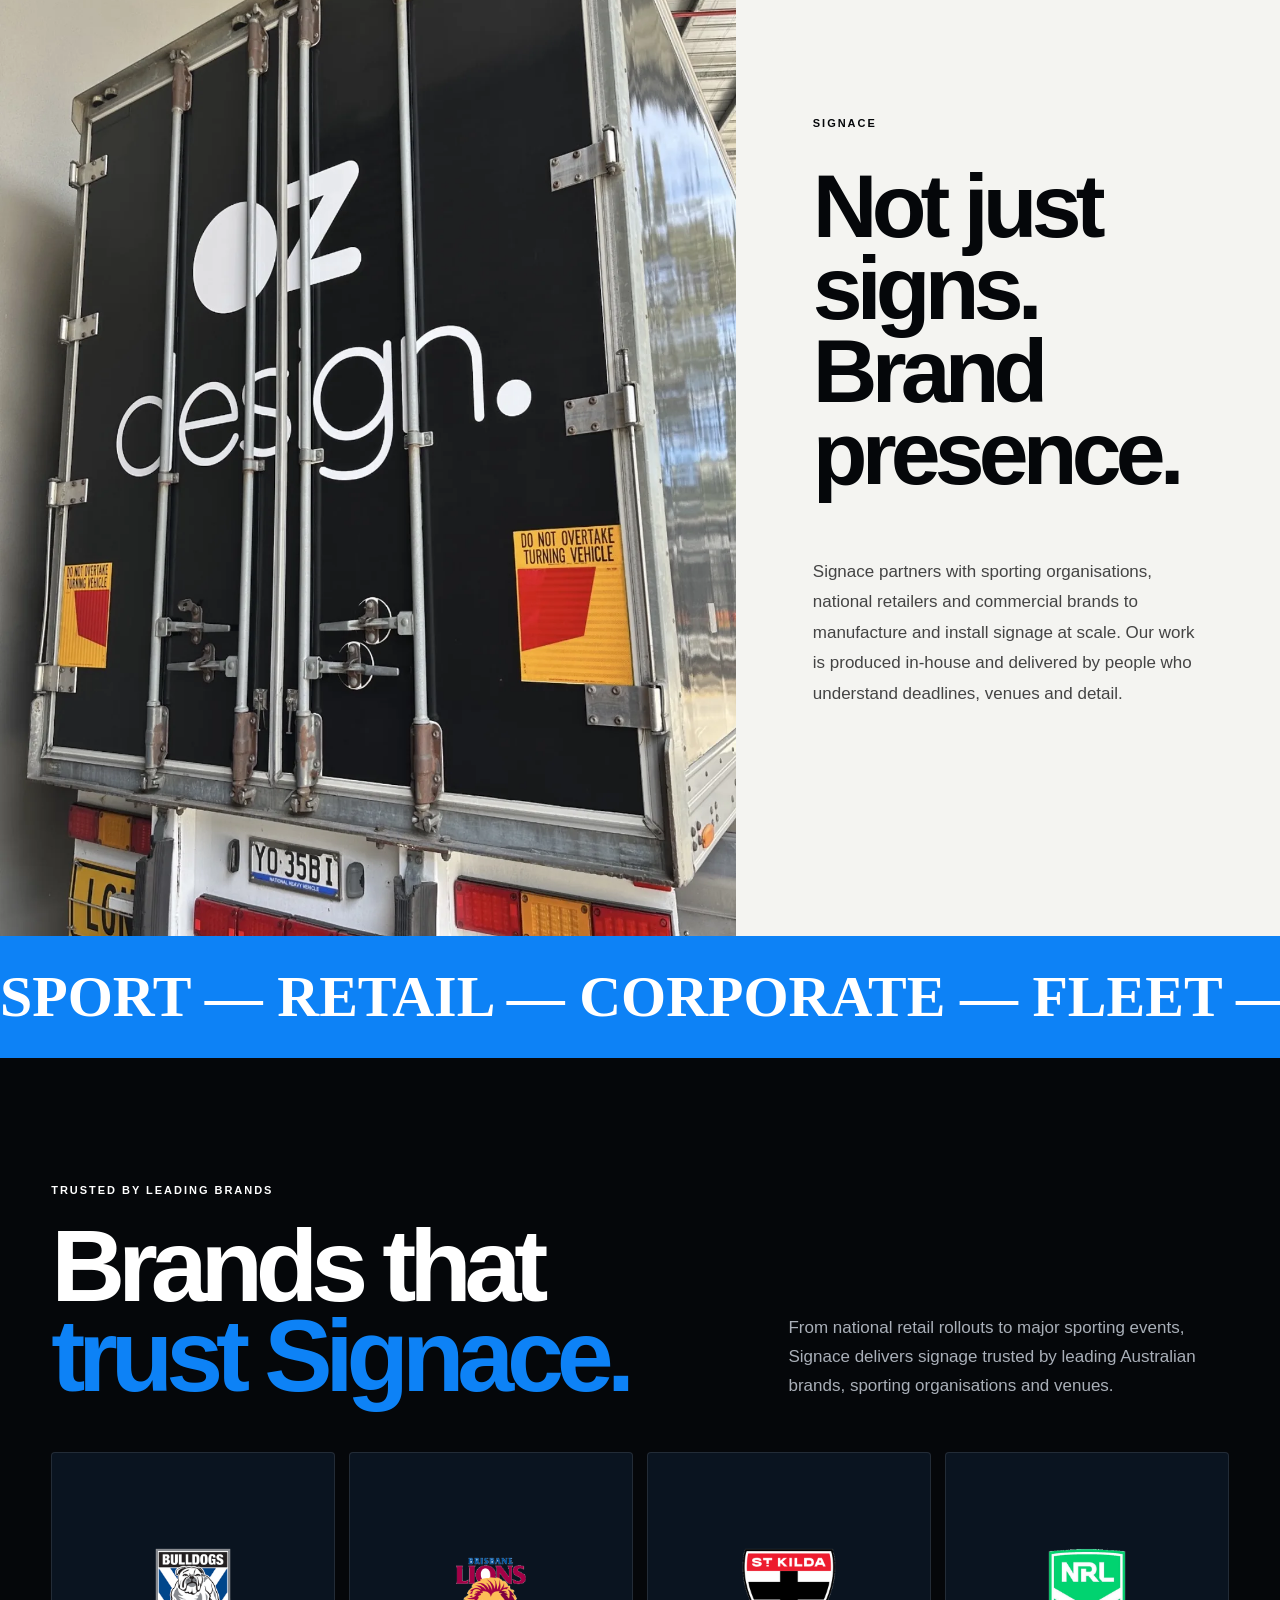
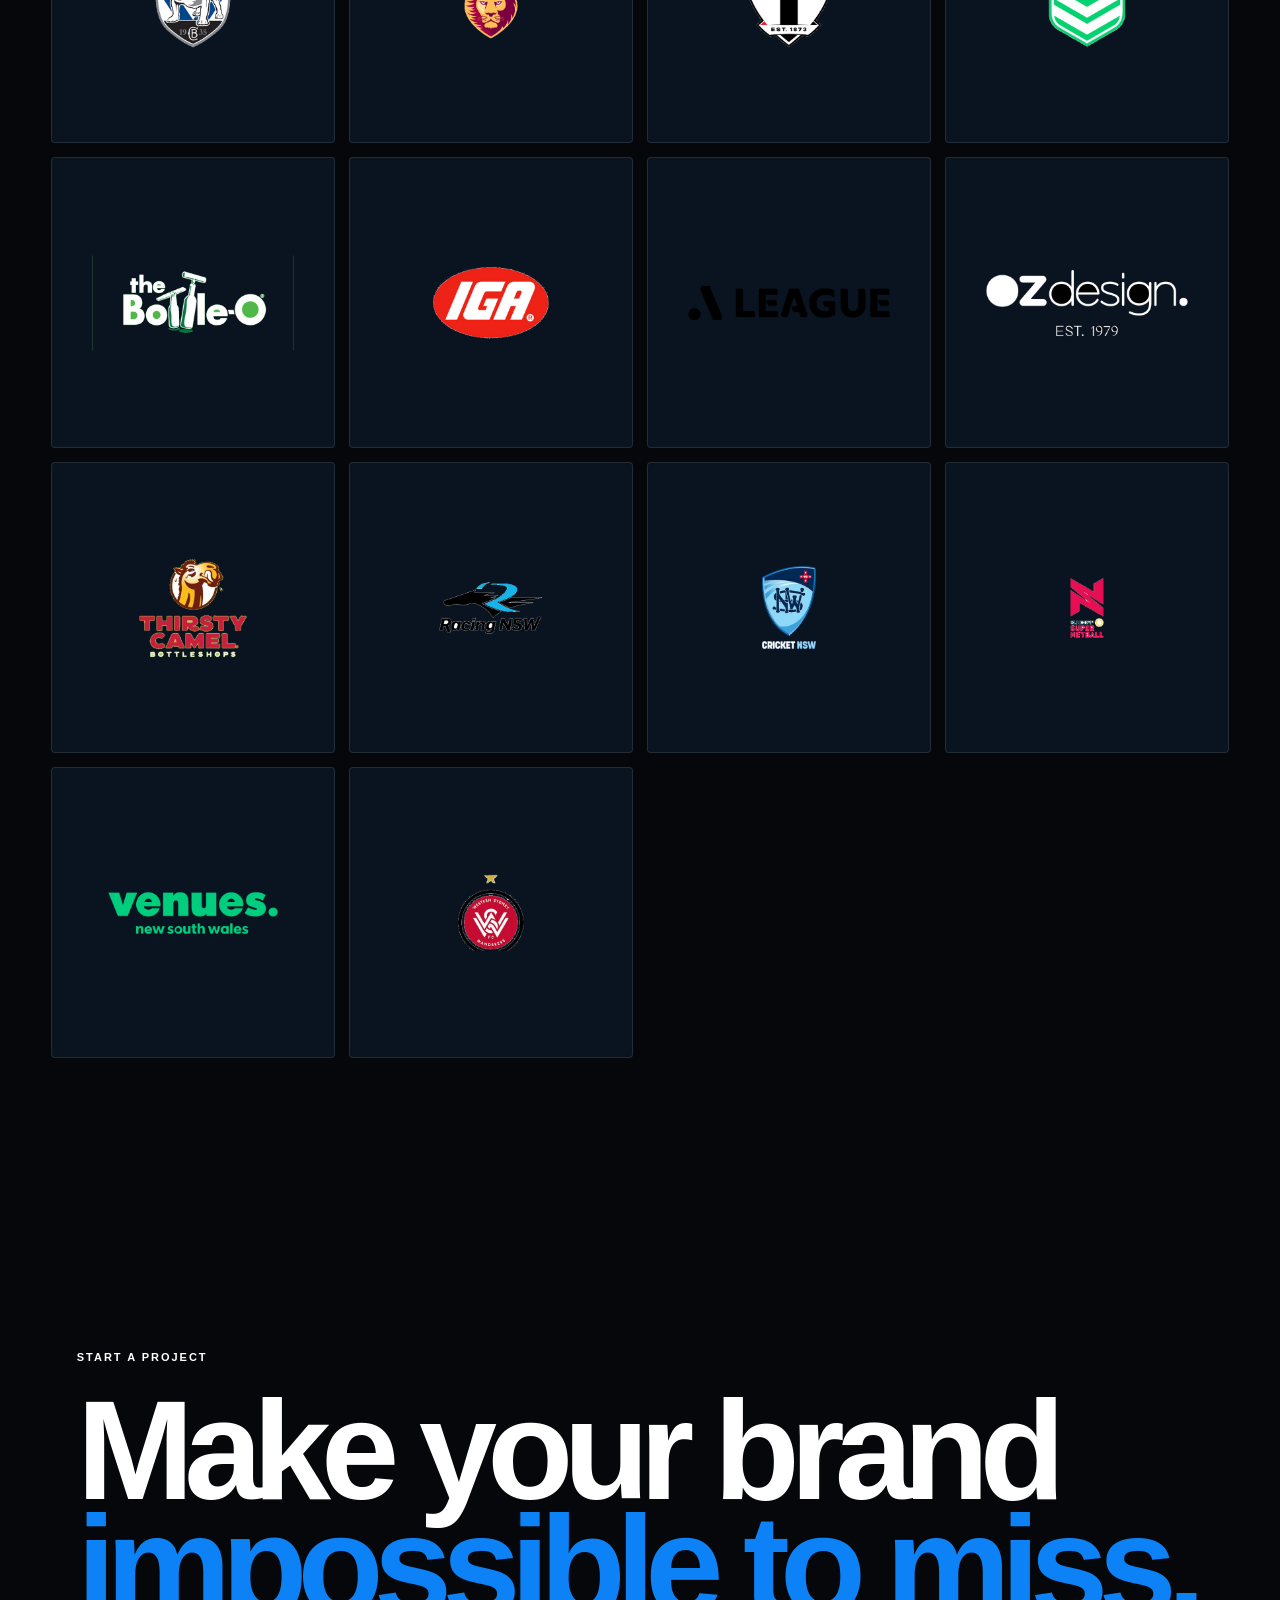
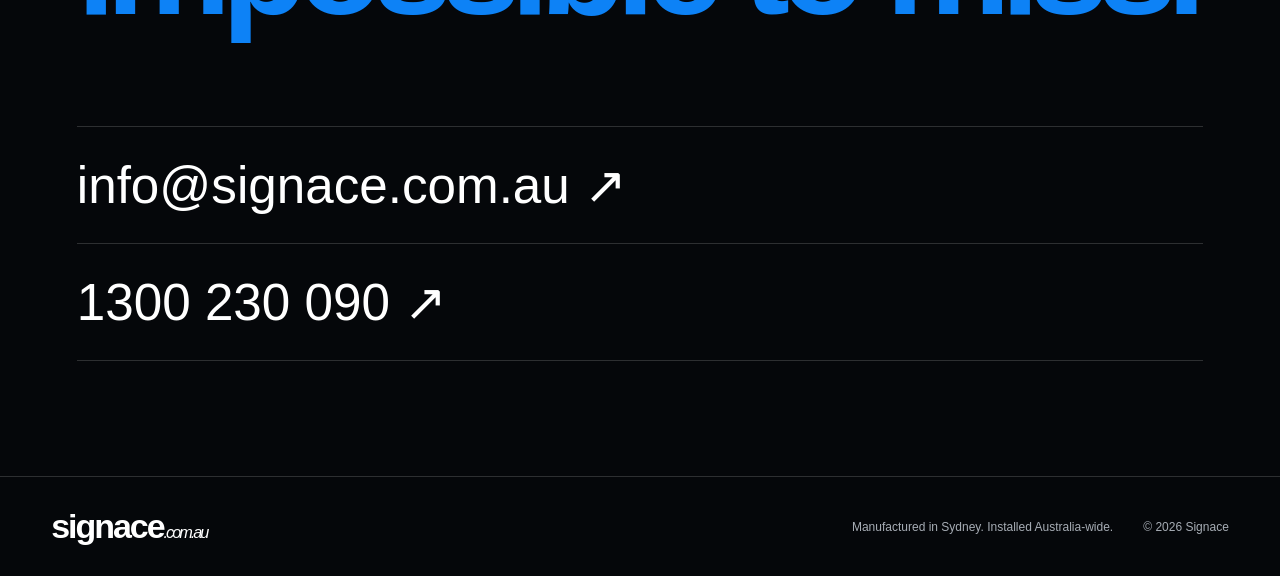
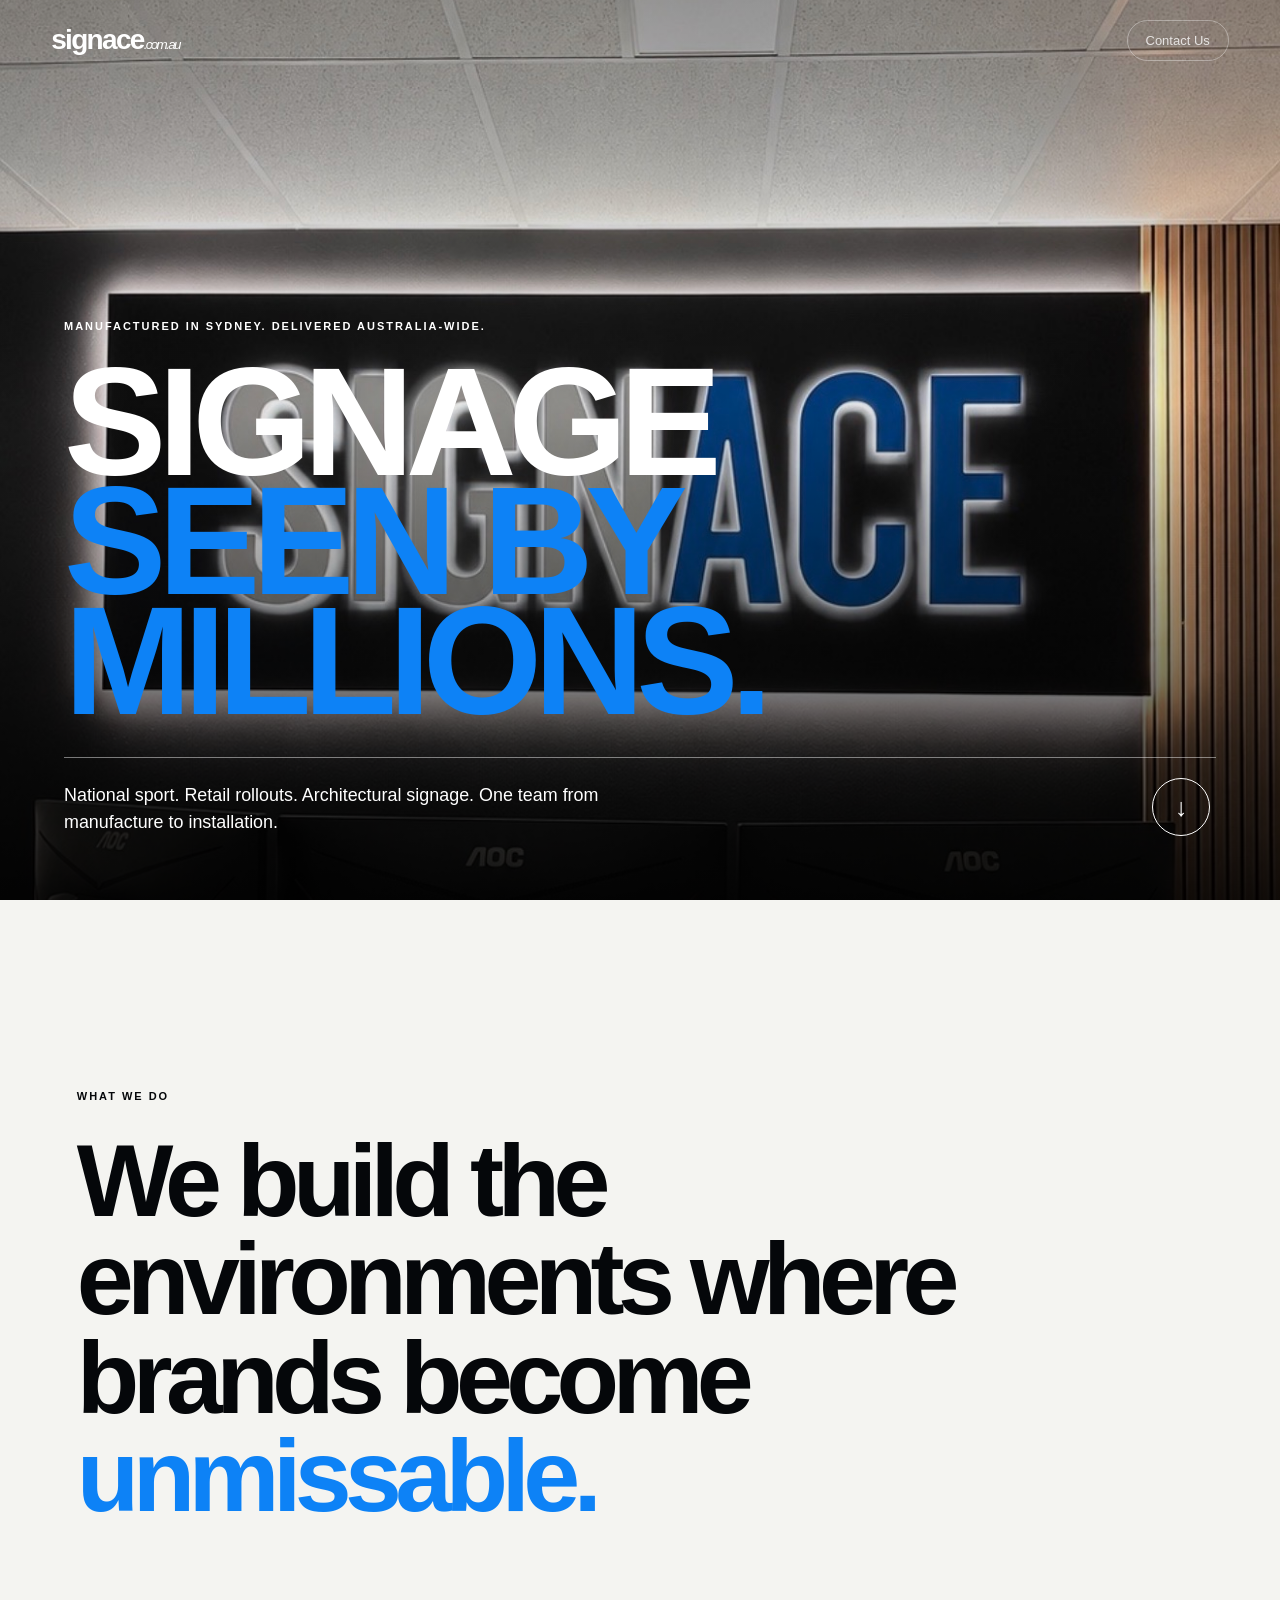
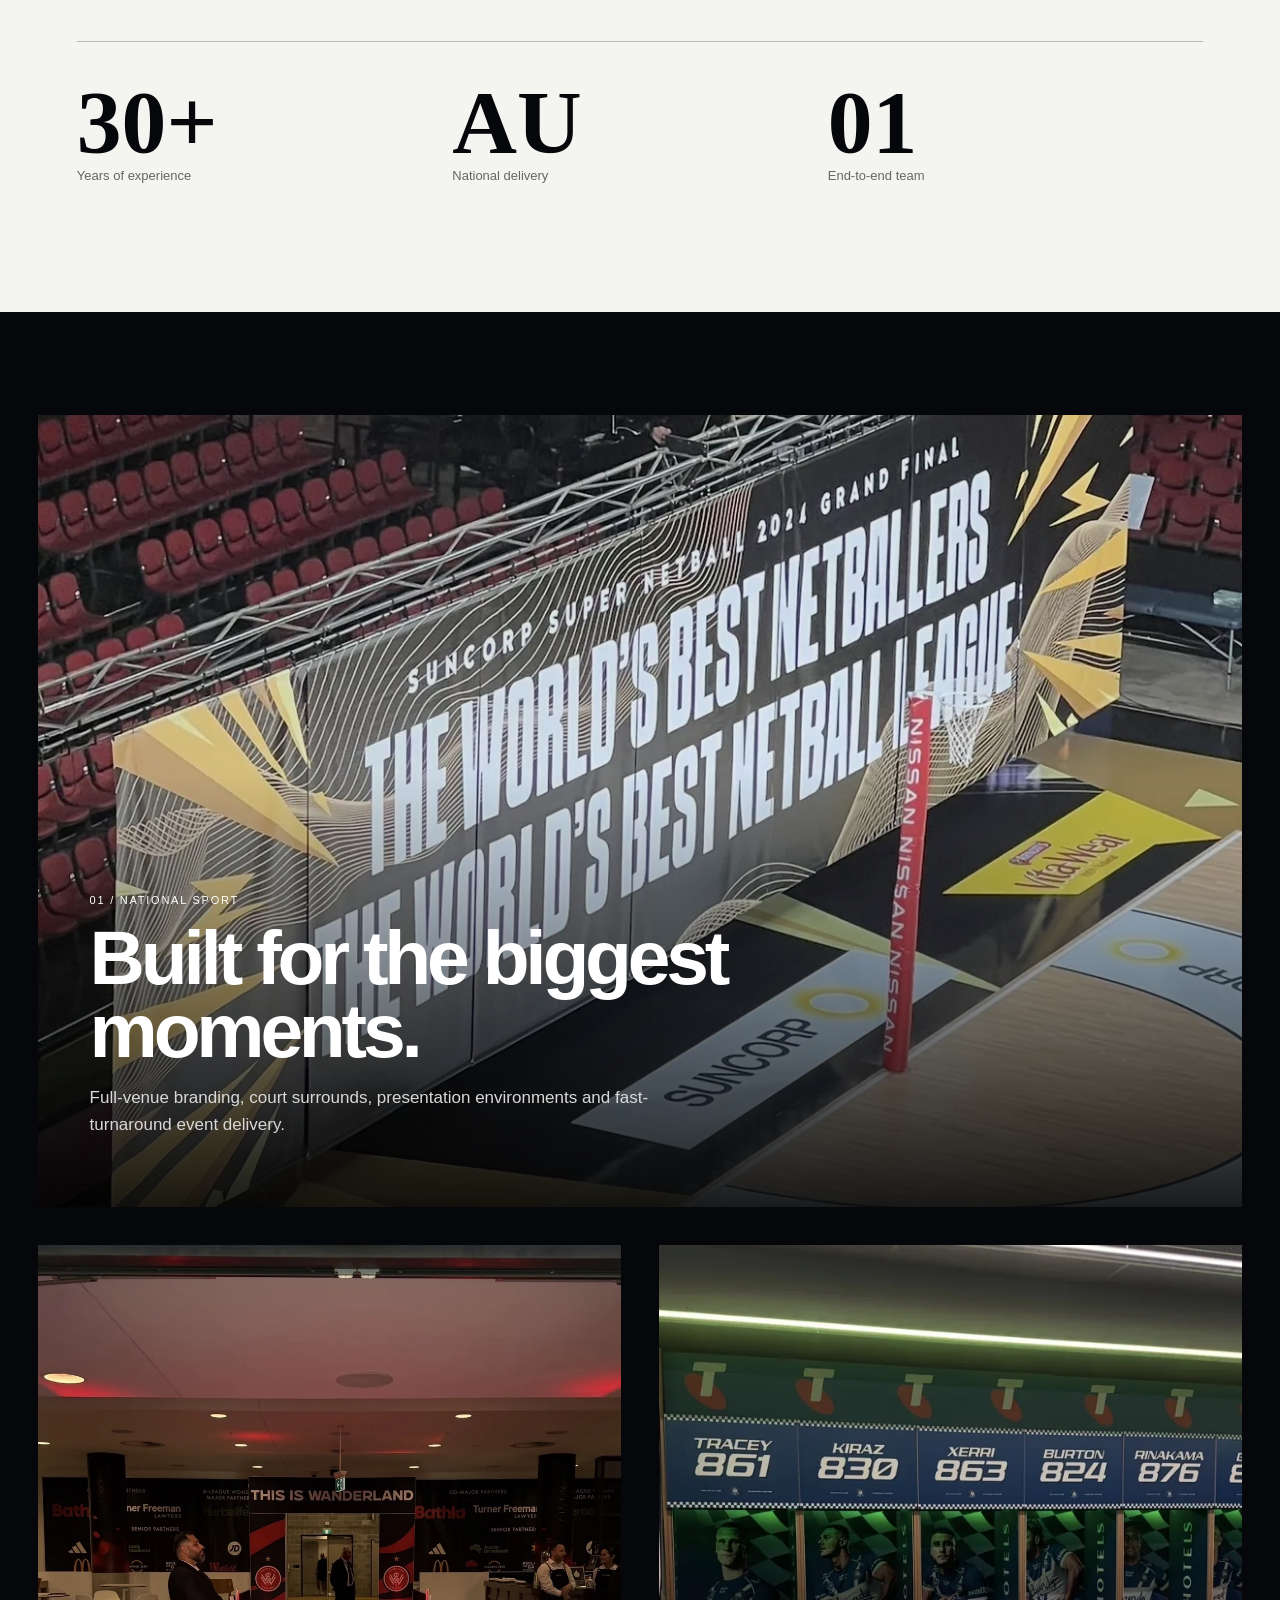
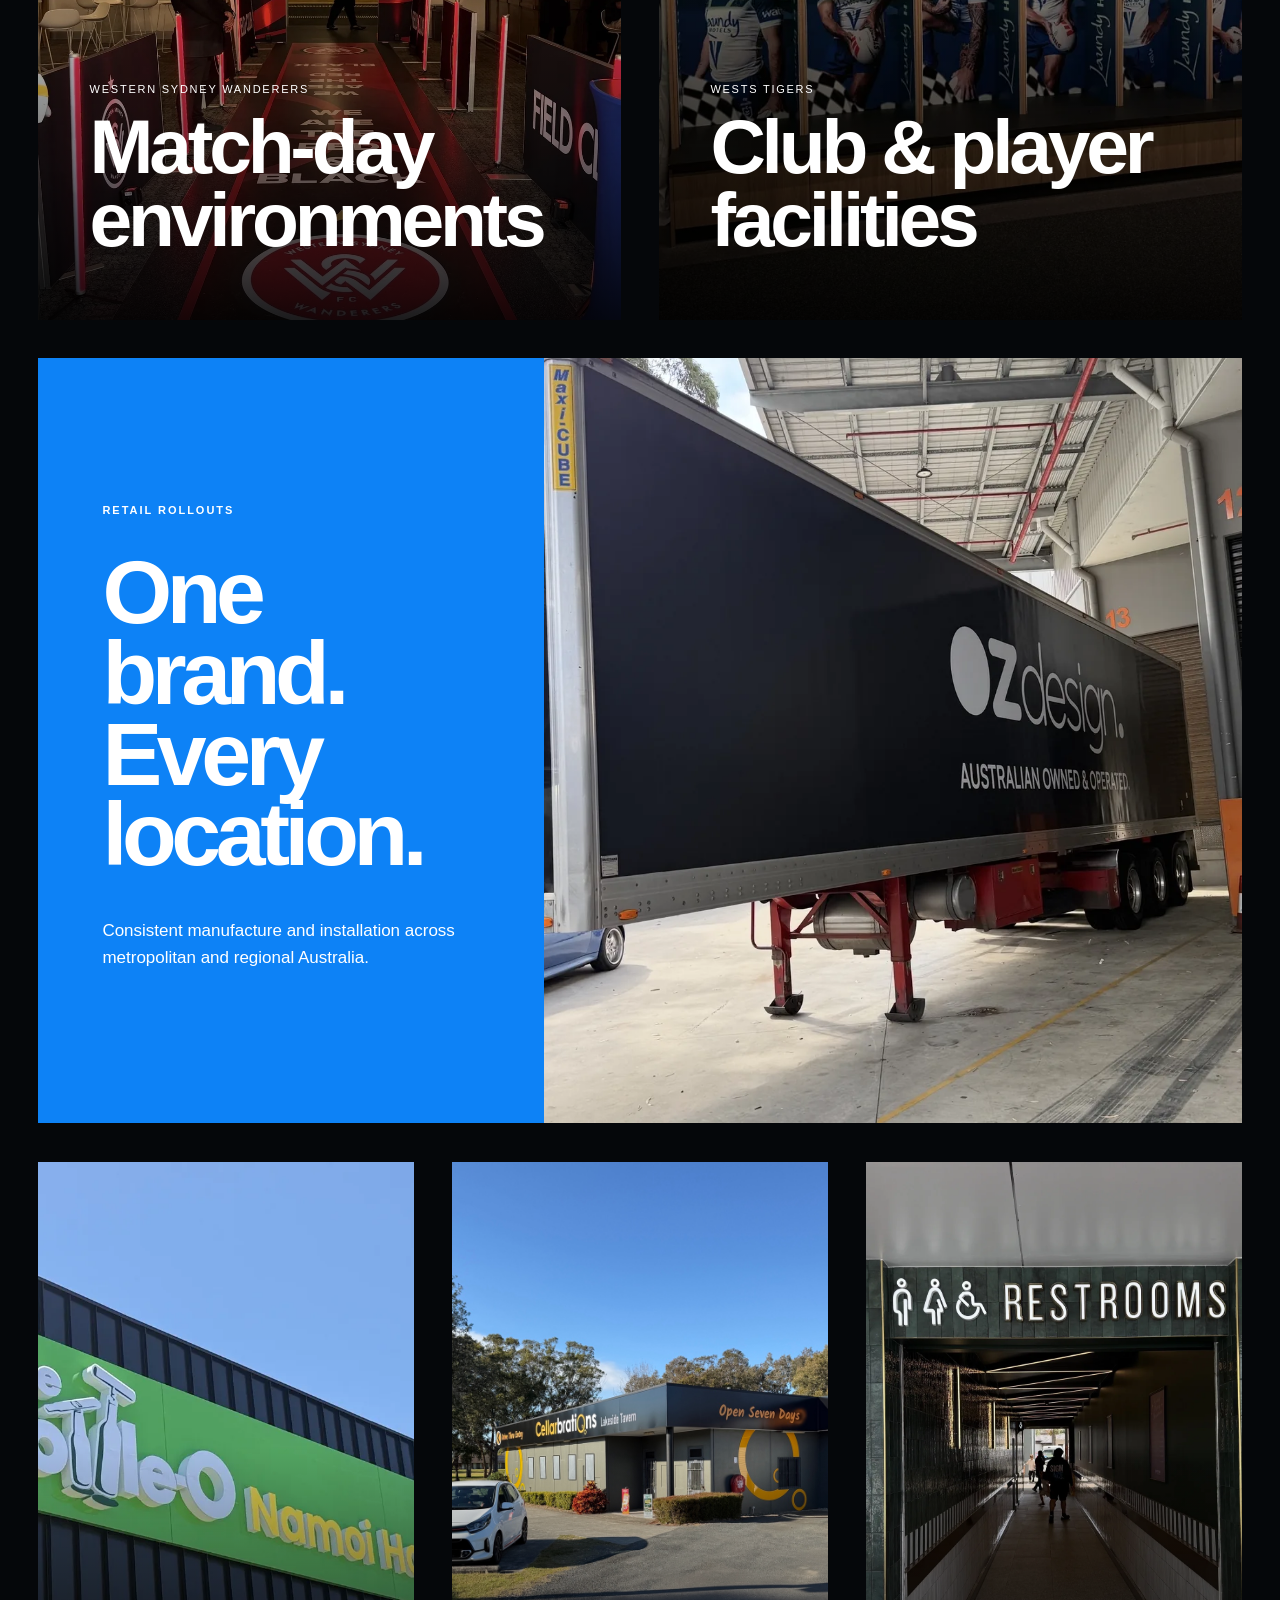
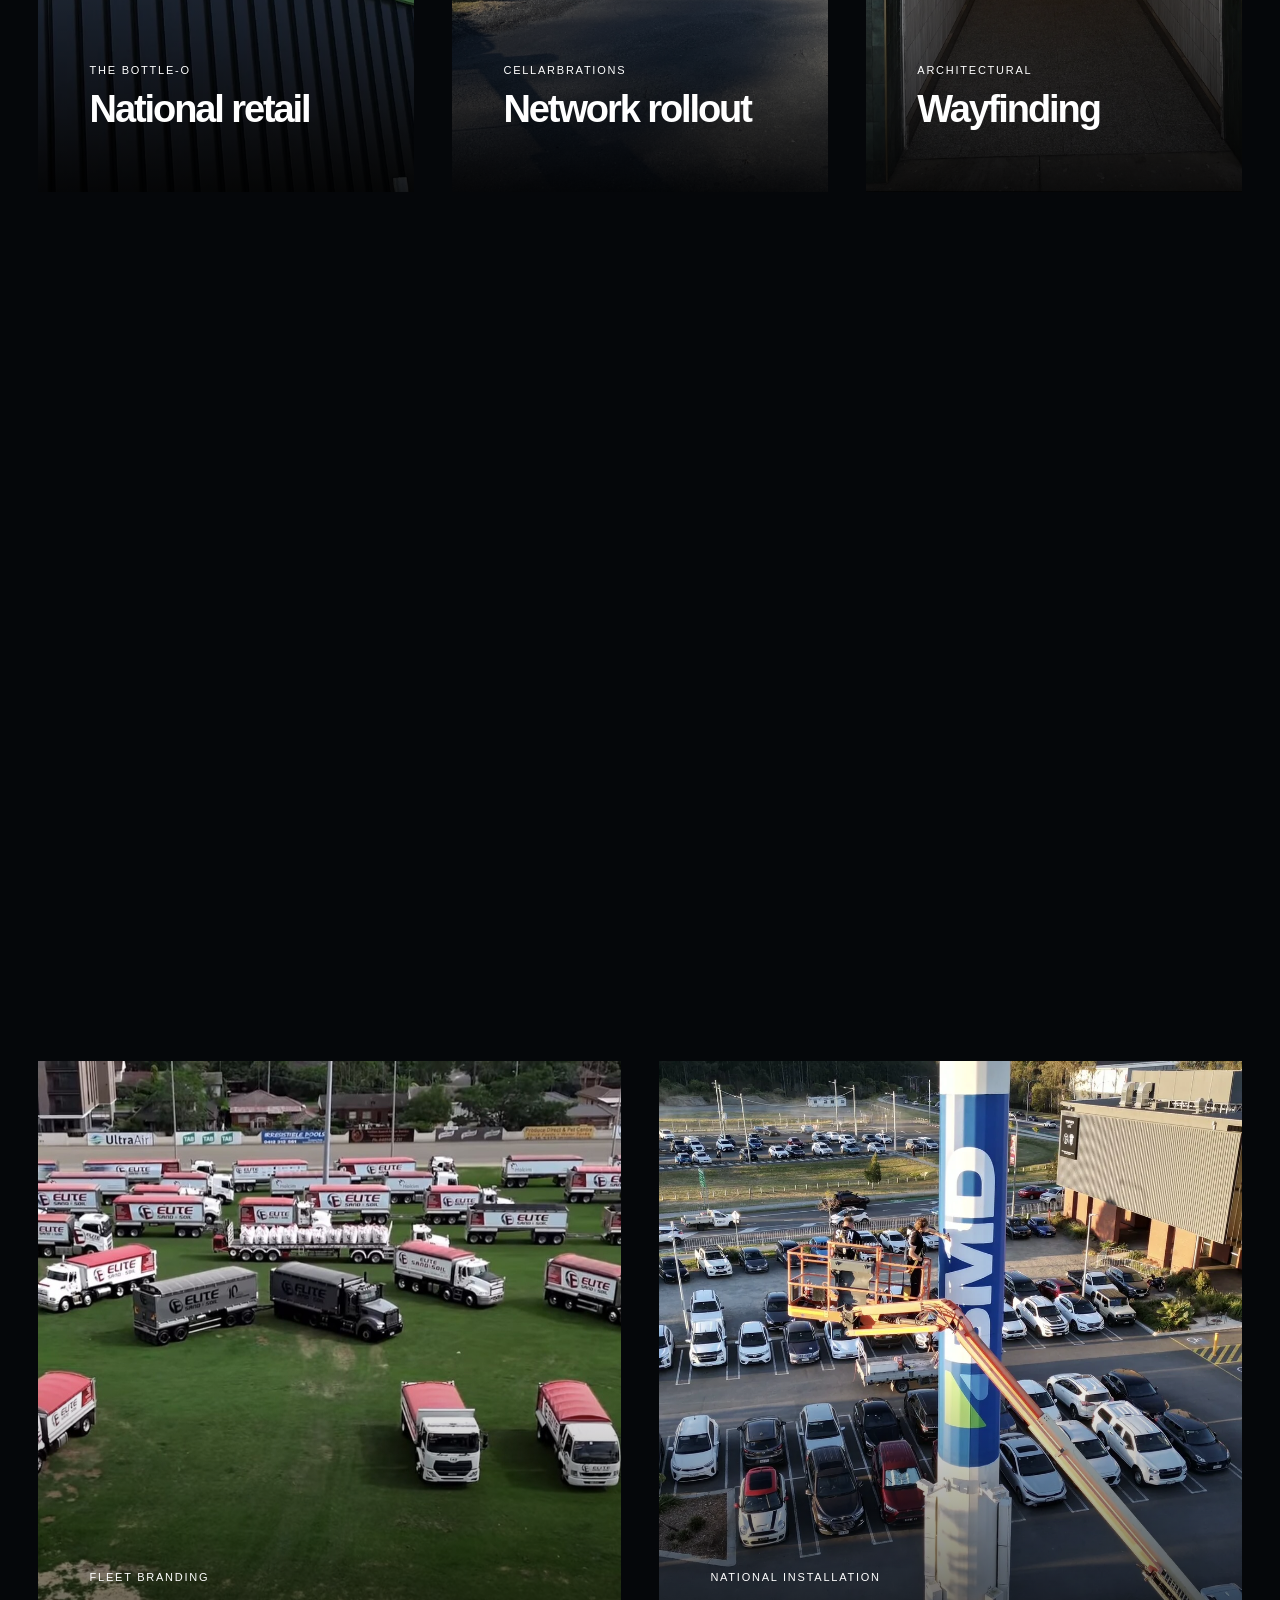
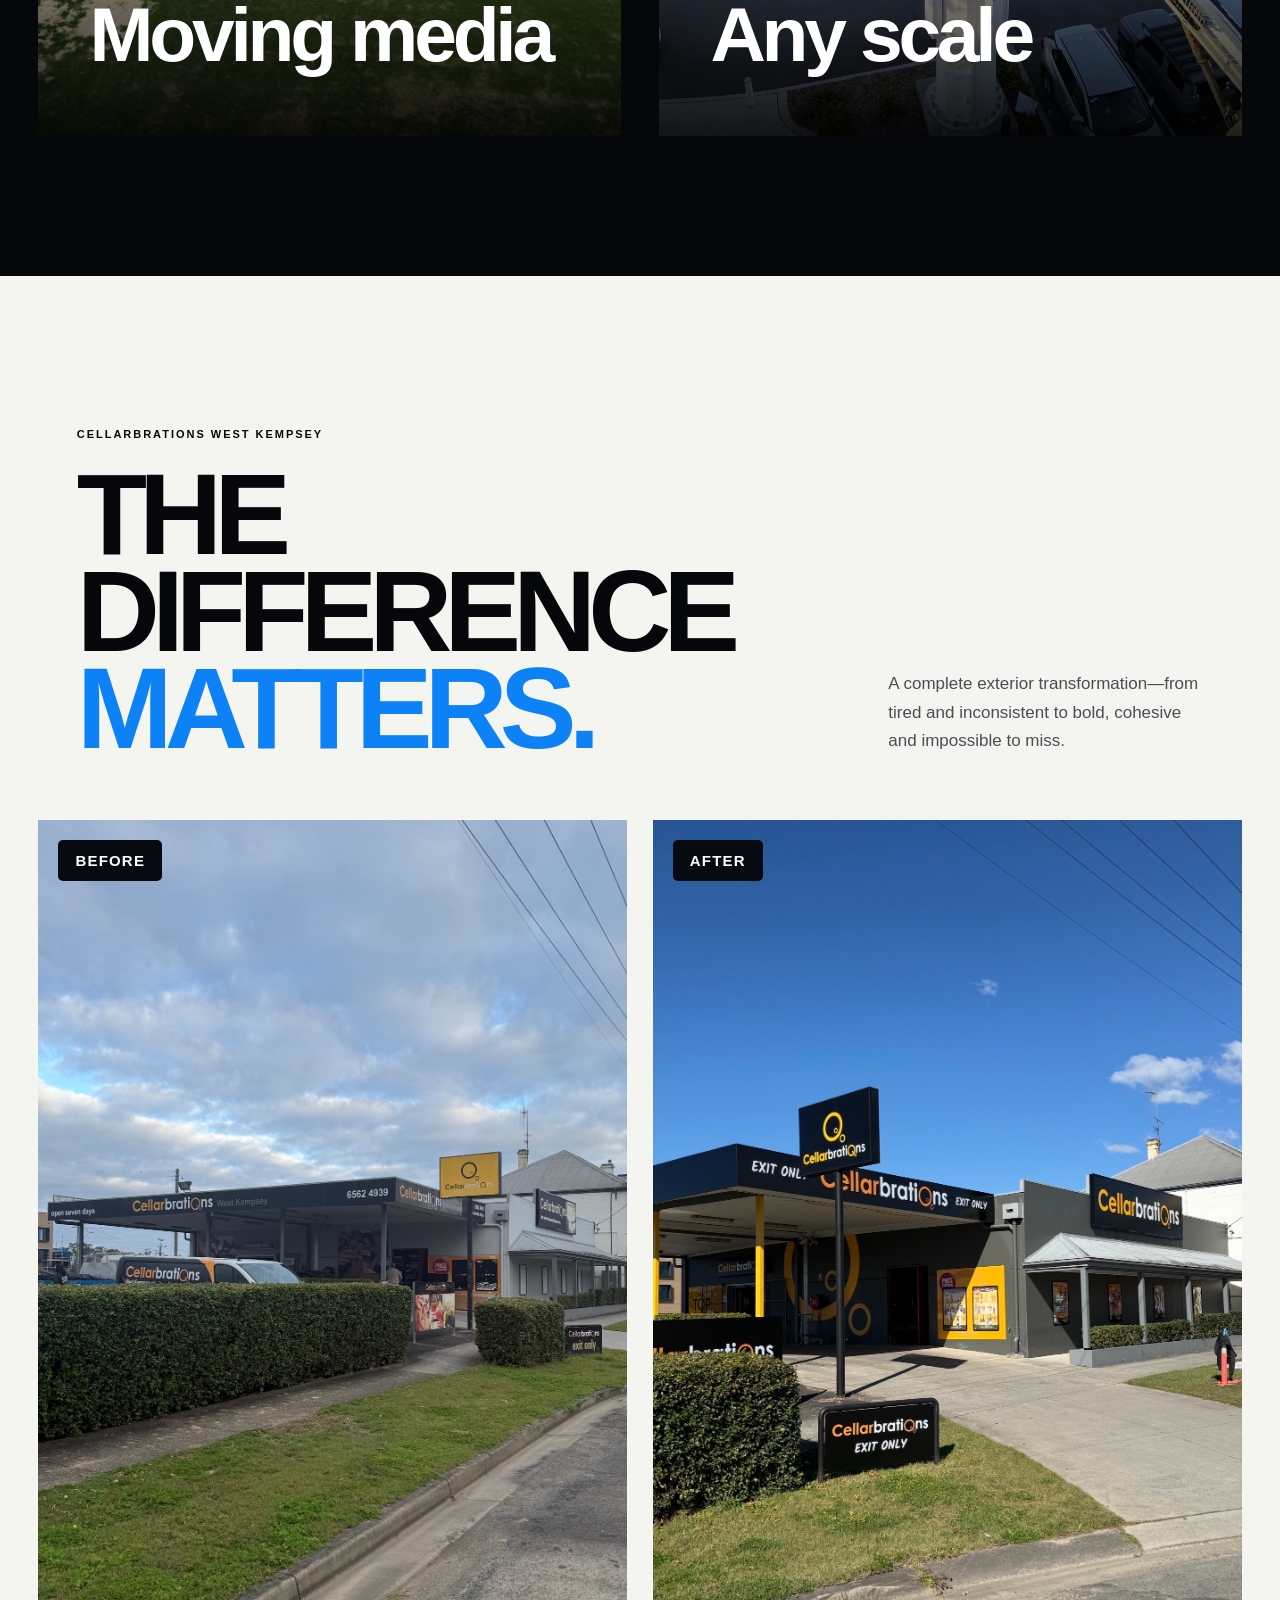
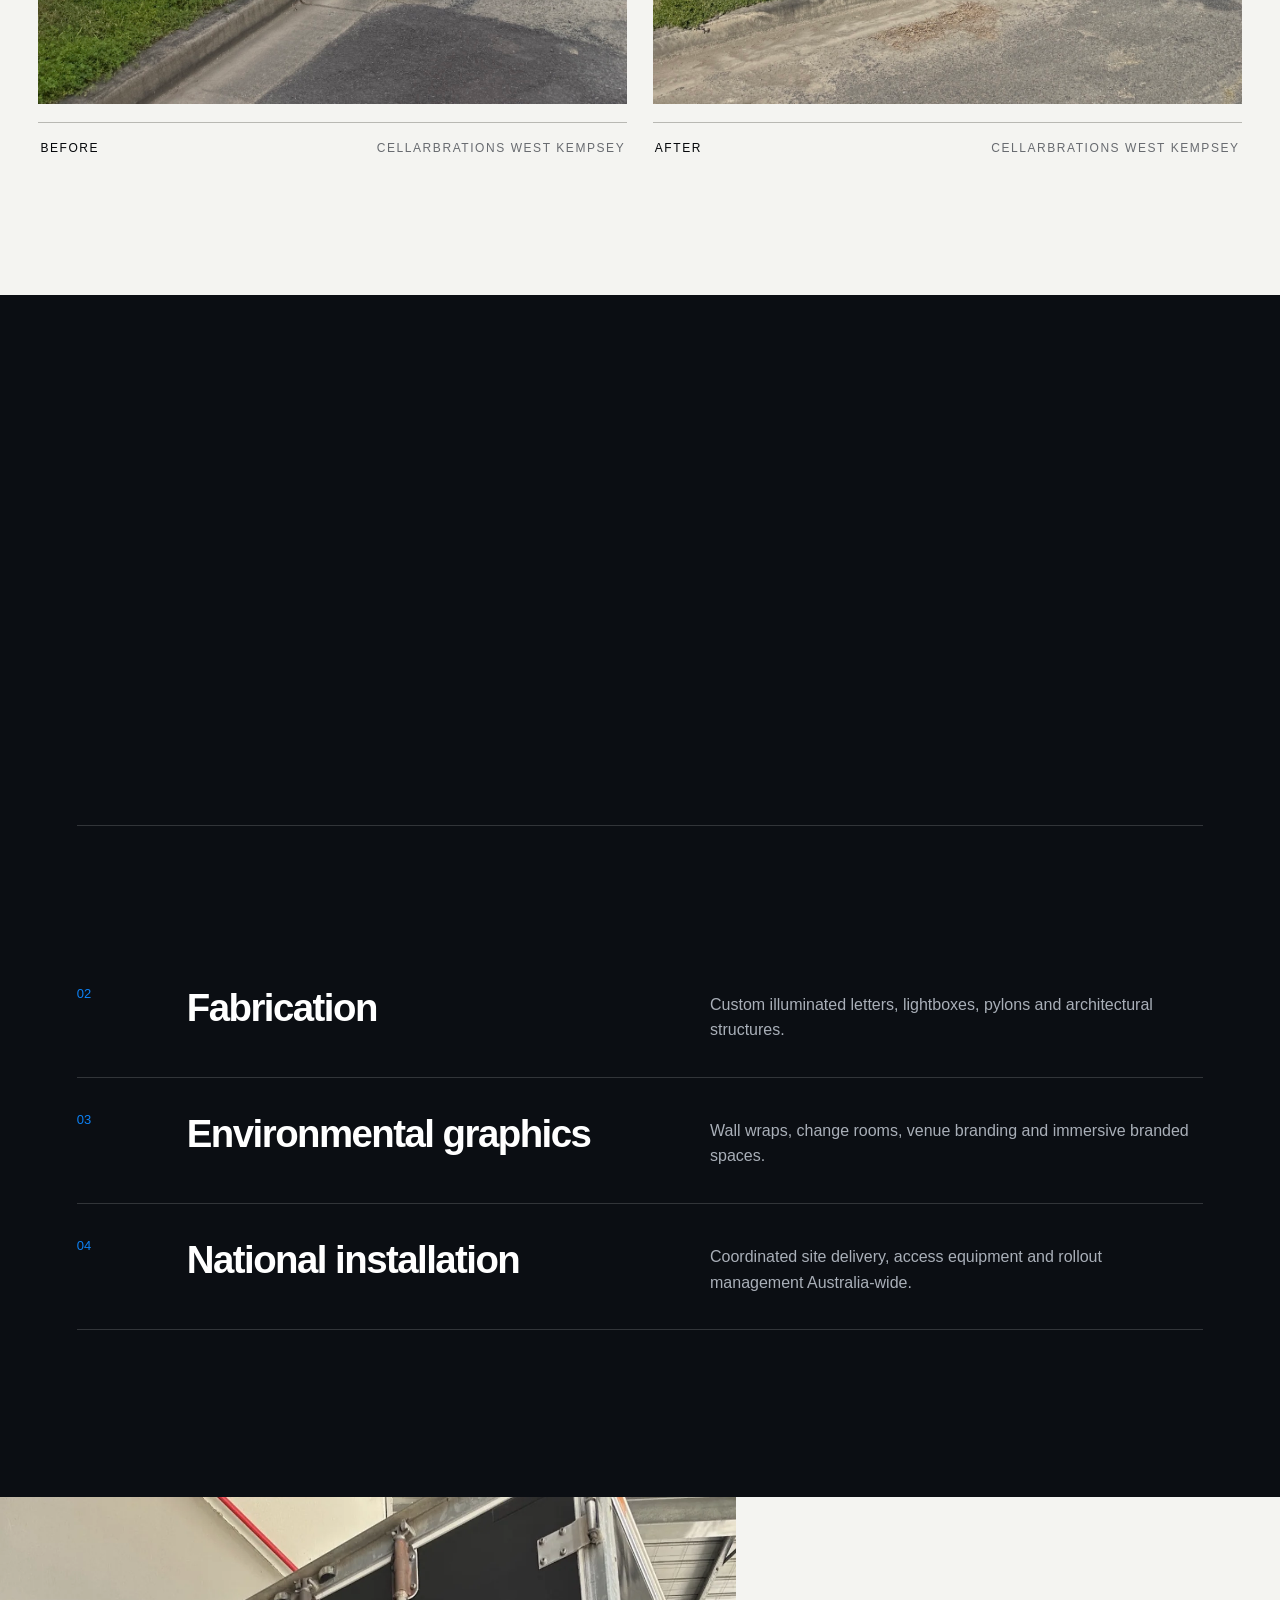
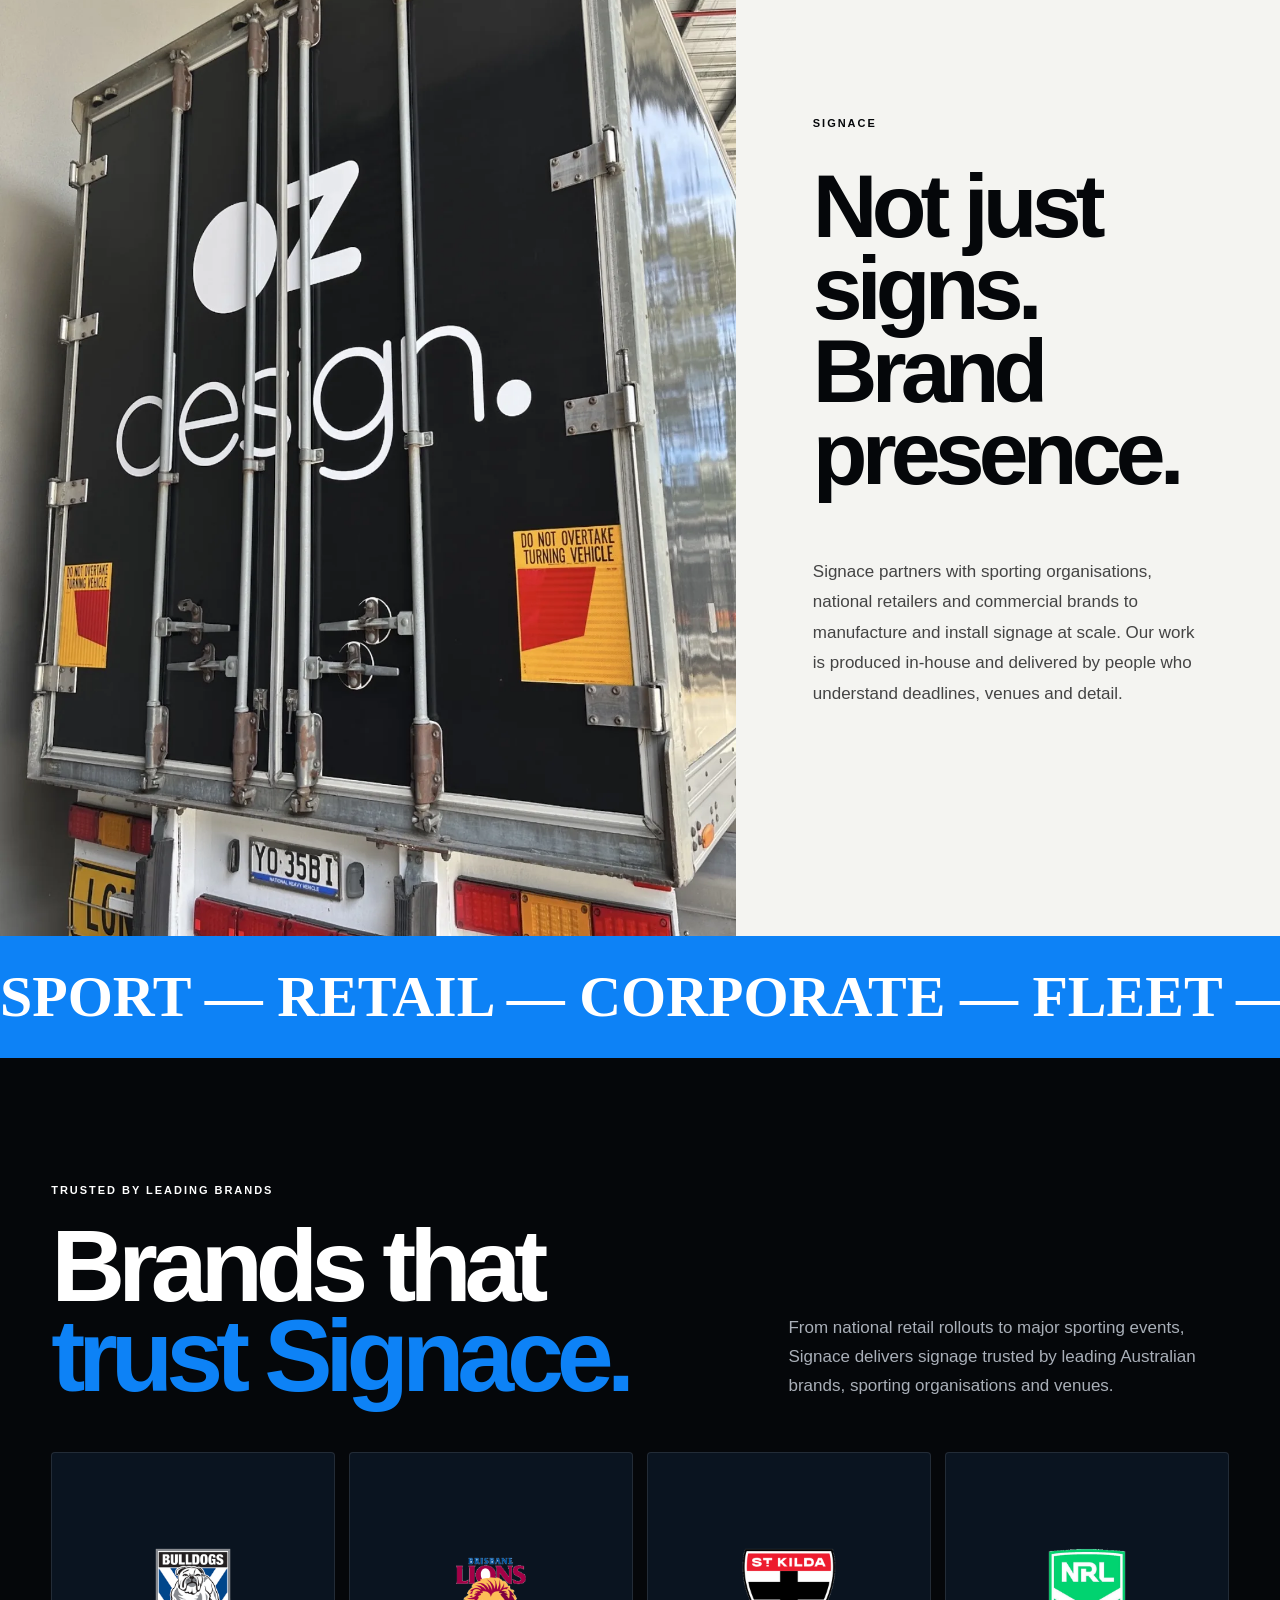
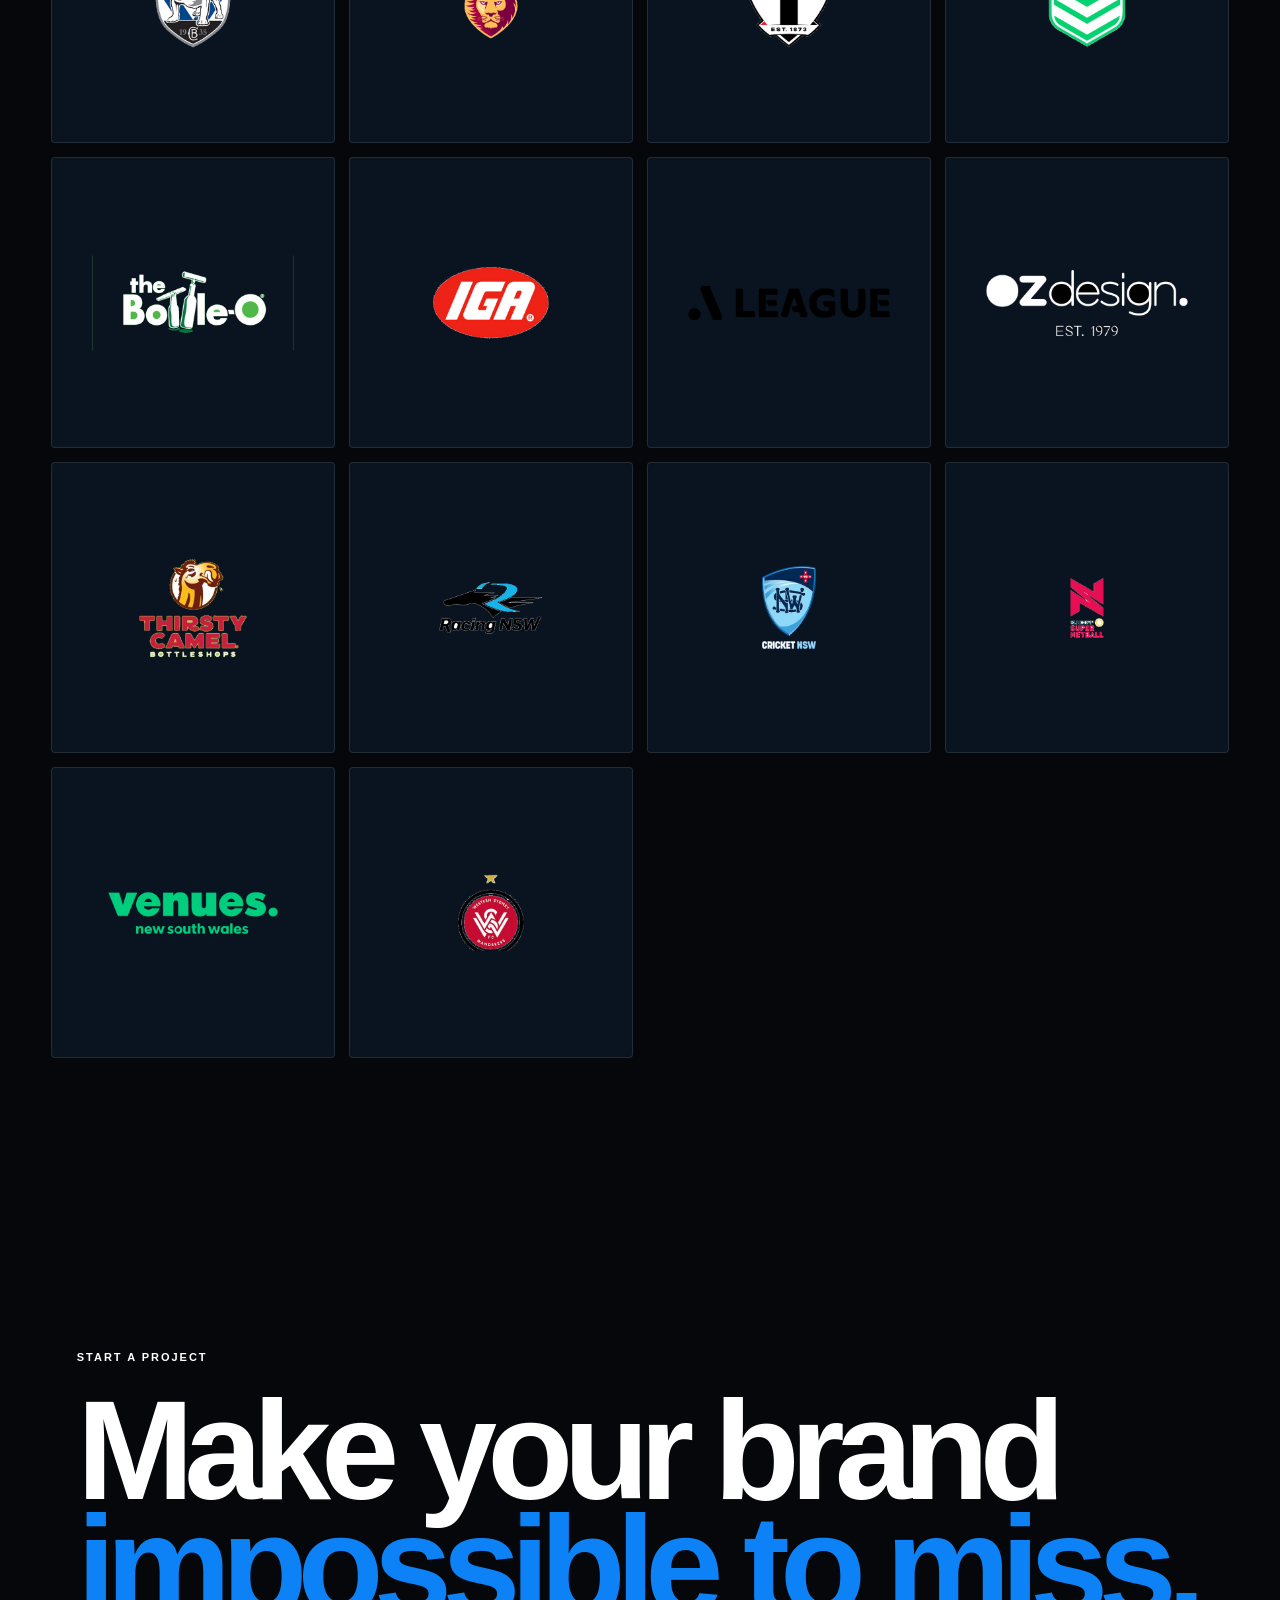
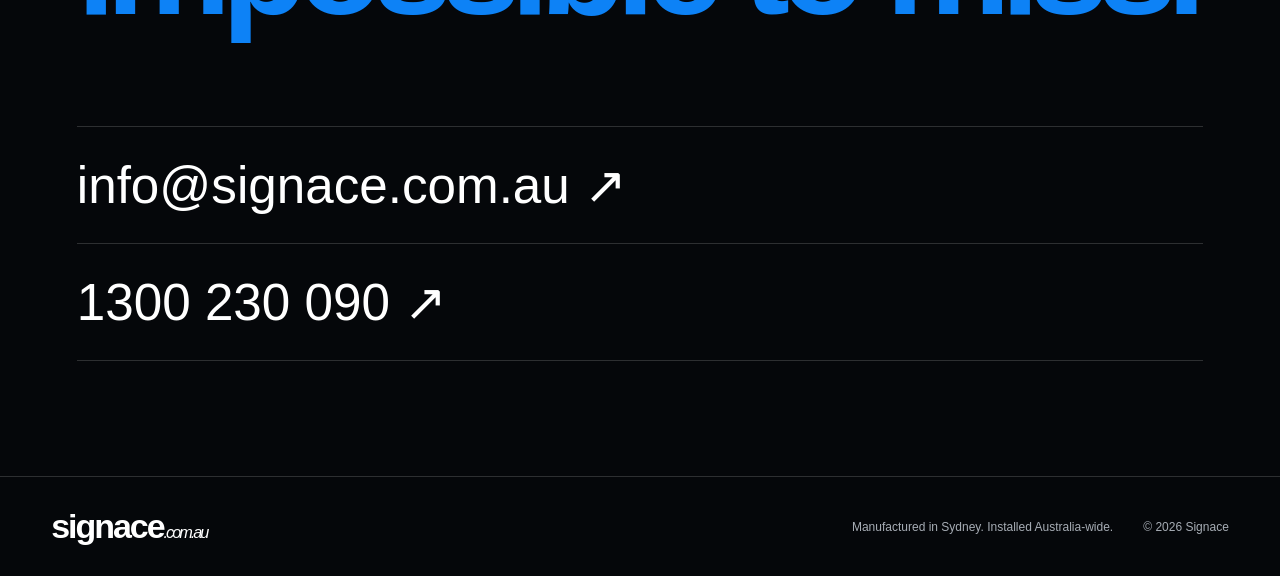
